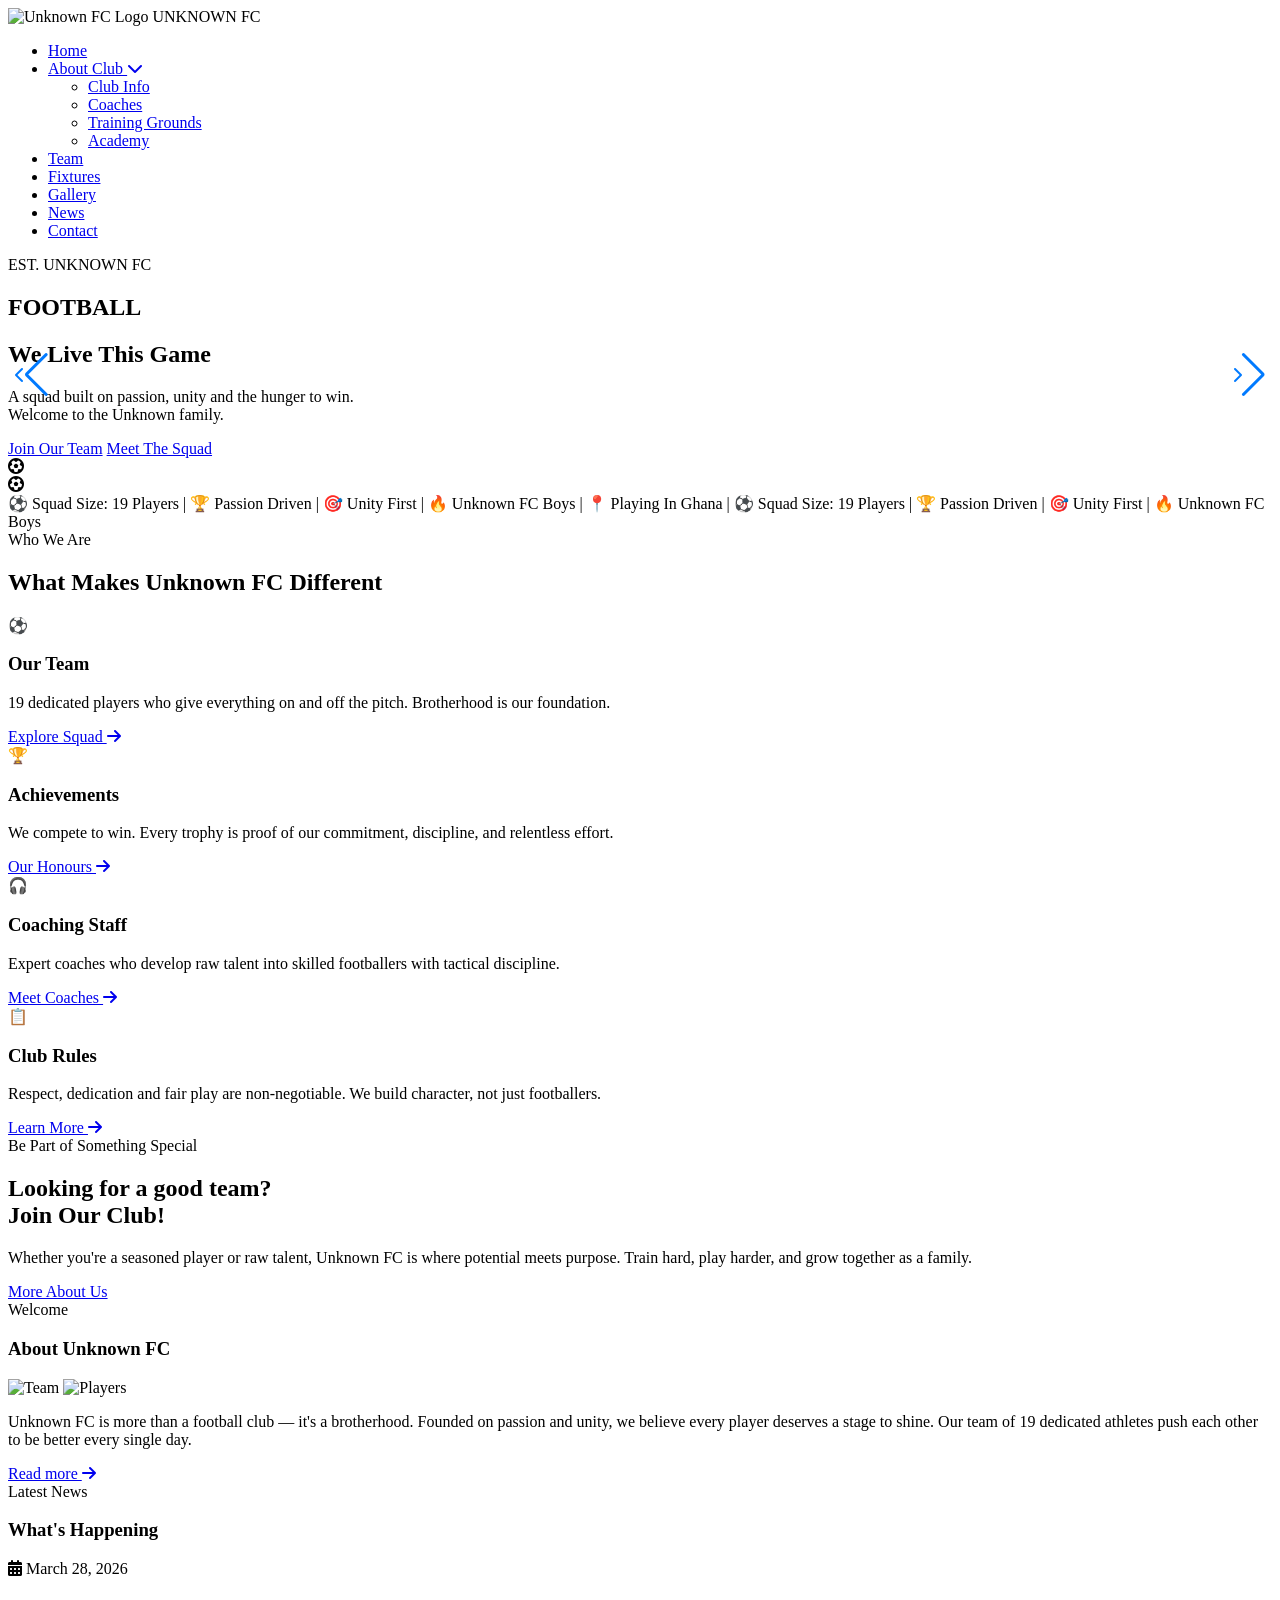
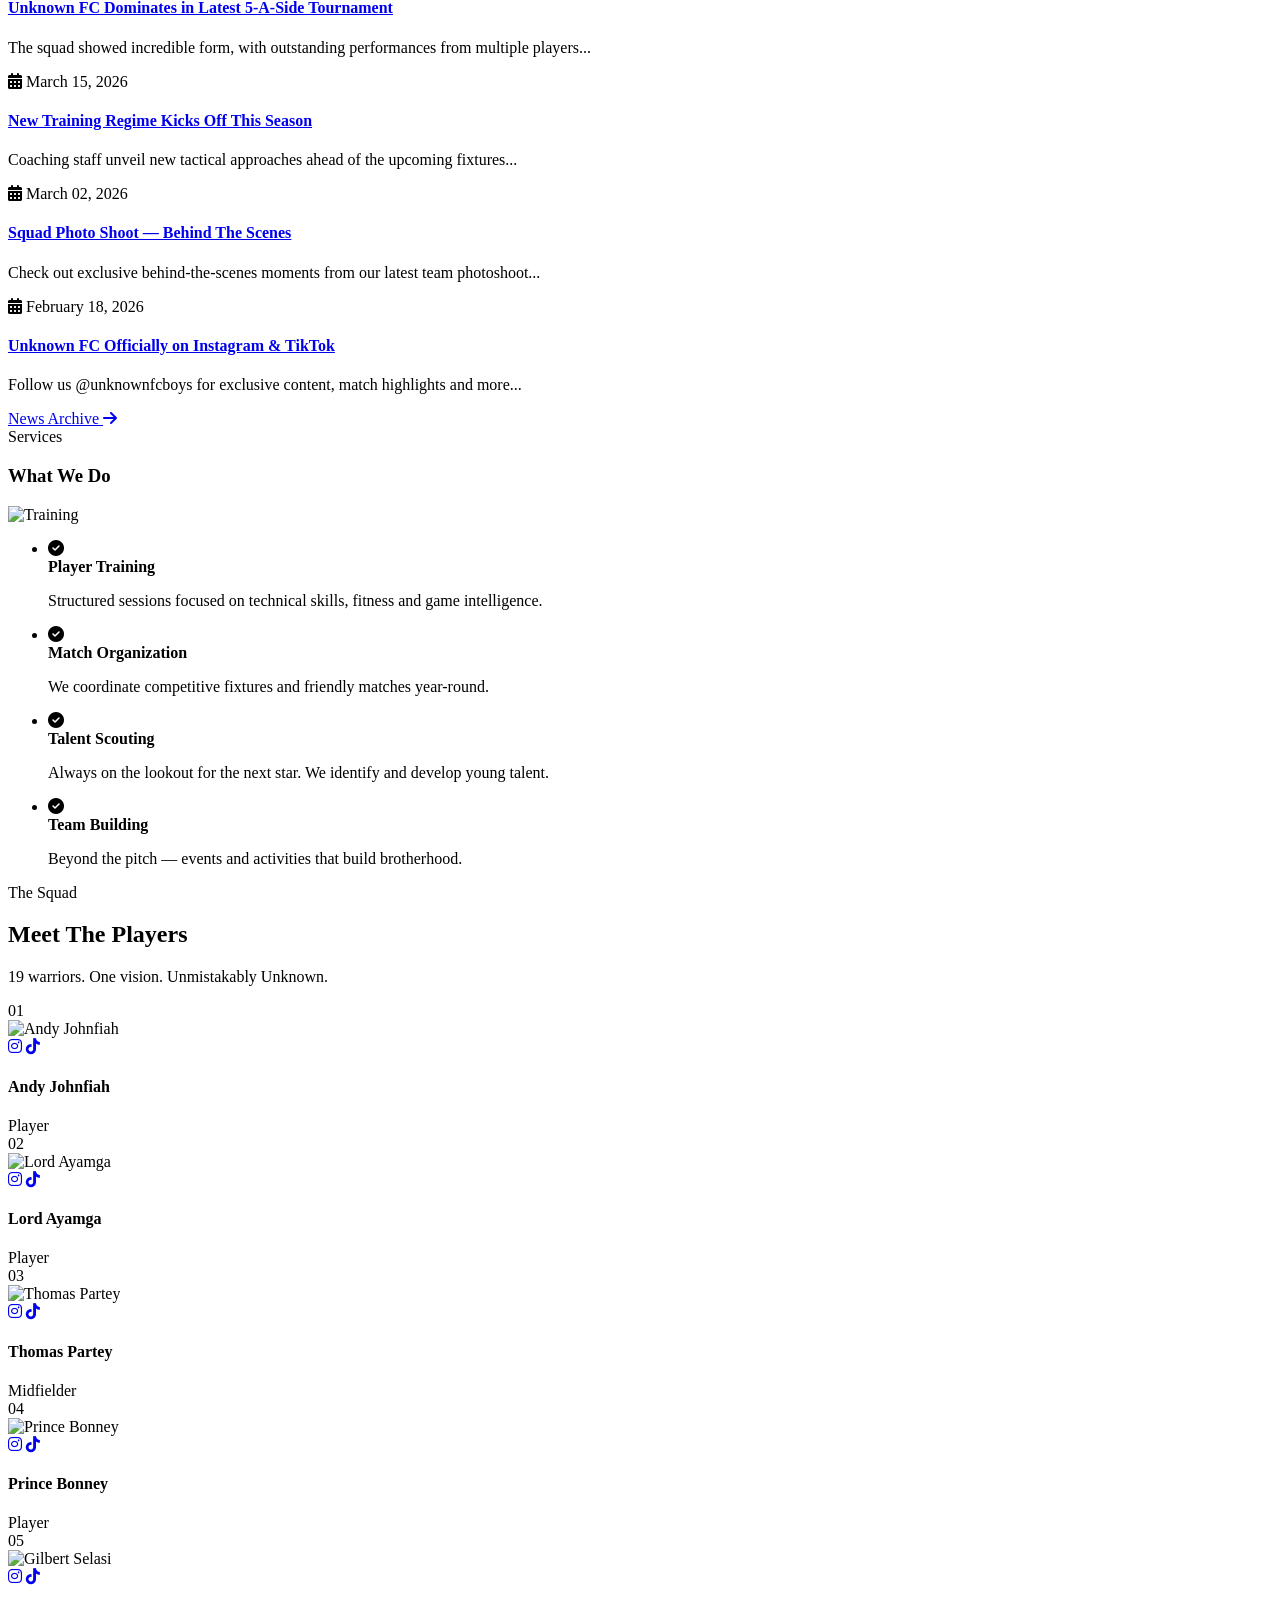
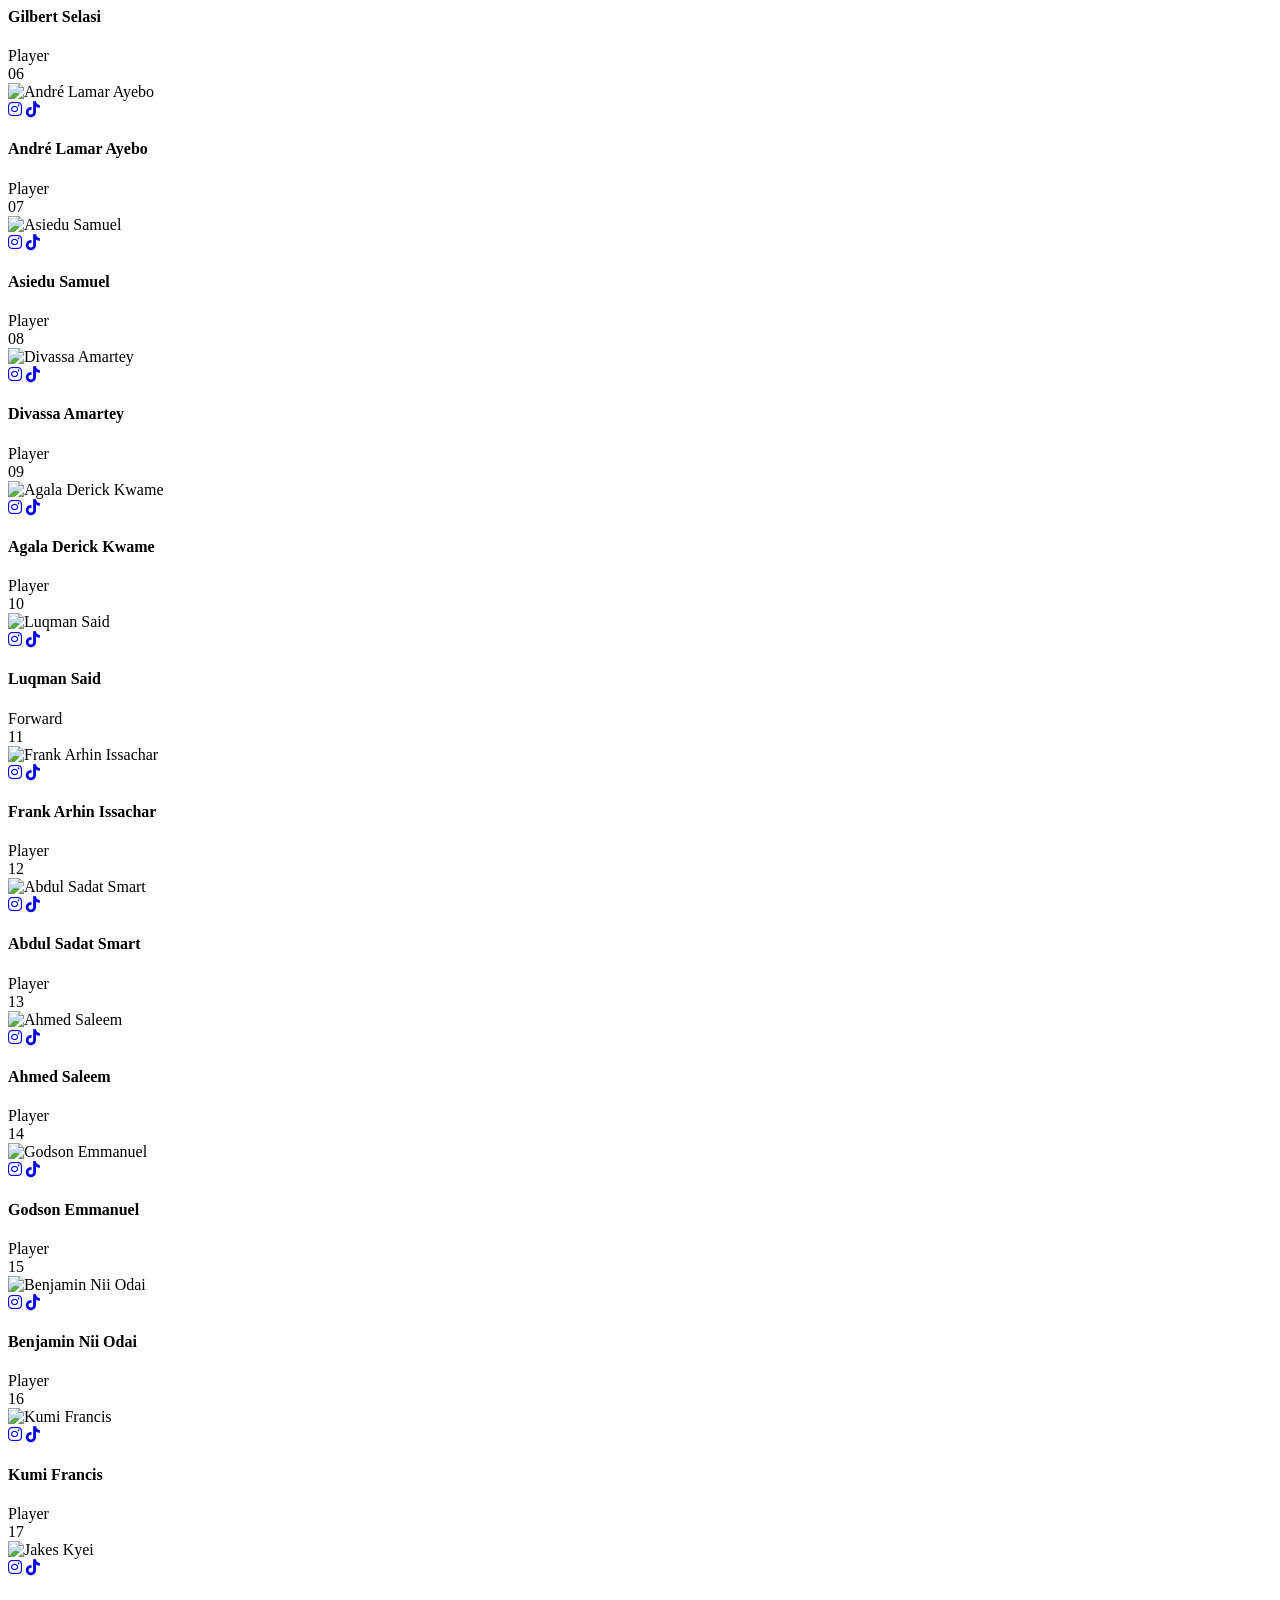
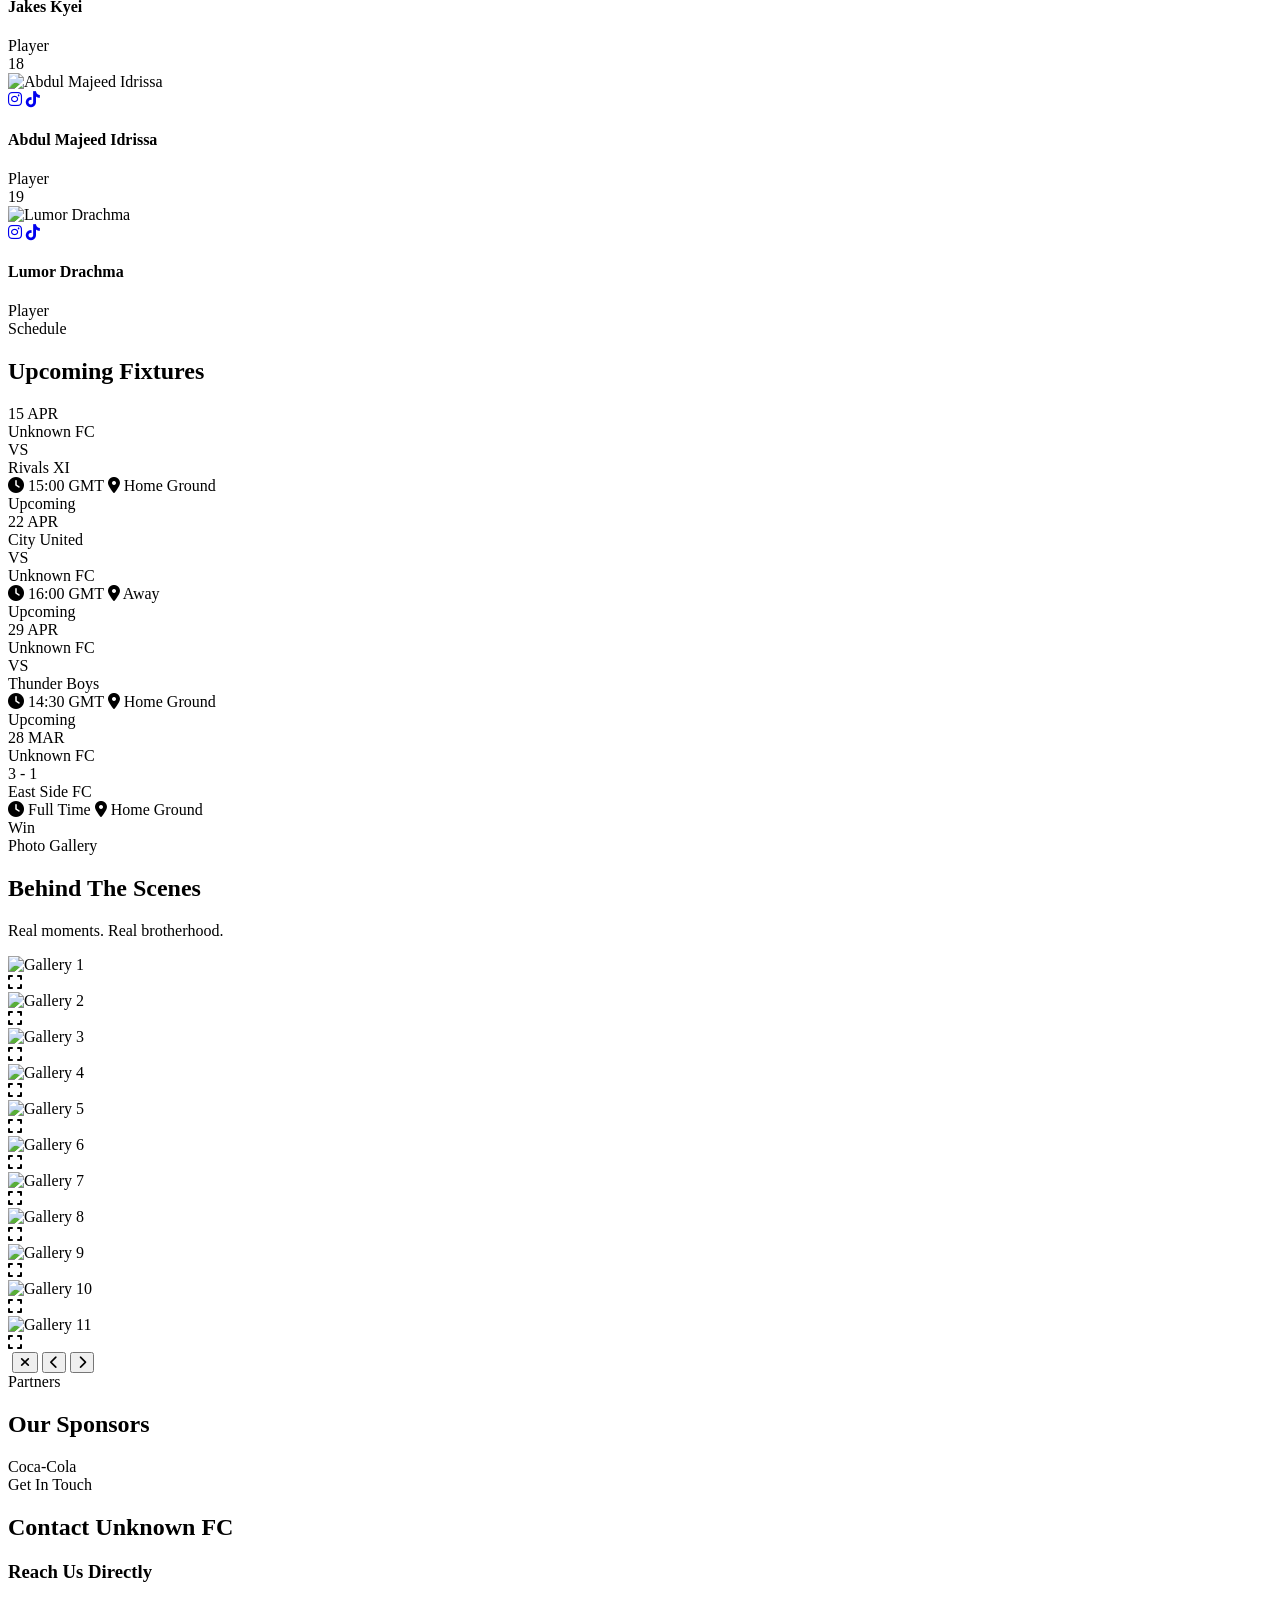
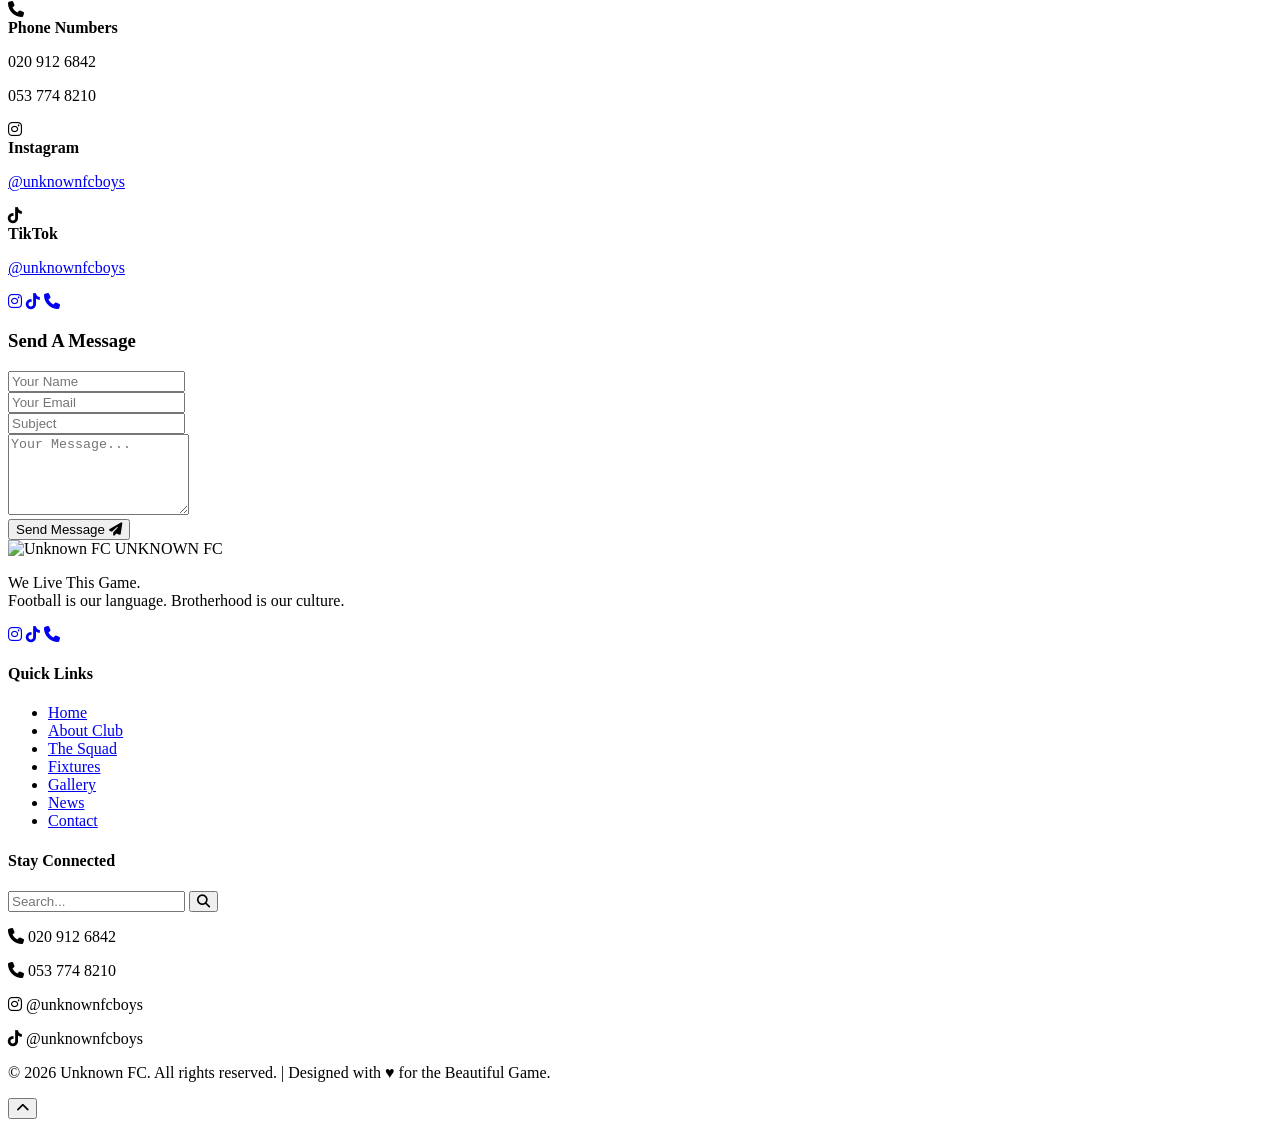
==== index.html @ a321ba36 "Add files via upload" ====
<!DOCTYPE html>
<html lang="en">
<head>
  <meta charset="UTF-8" />
  <meta name="viewport" content="width=device-width, initial-scale=1.0" />
  <title>Unknown FC | We Live This Game</title>
  <link rel="icon" type="image/png" href="logo.png" />
  <link href="https://fonts.googleapis.com/css2?family=Bebas+Neue&family=Montserrat:wght@400;600;700;900&family=Poppins:wght@300;400;500;600&display=swap" rel="stylesheet" />
  <link rel="stylesheet" href="https://cdnjs.cloudflare.com/ajax/libs/font-awesome/6.5.0/css/all.min.css" />
  <link rel="stylesheet" href="https://cdn.jsdelivr.net/npm/swiper@11/swiper-bundle.min.css" />
  <link rel="stylesheet" href="style.css" />
</head>
<body>

  <!-- ===== NAVBAR ===== -->
  <nav class="navbar" id="navbar">
    <div class="nav-container">
      <div class="nav-logo">
        <img src="logo.png" alt="Unknown FC Logo" class="logo-img" />
        <span class="logo-text">UNKNOWN <span class="accent">FC</span></span>
      </div>
      <ul class="nav-links" id="navLinks">
        <li><a href="#home" class="nav-link active">Home</a></li>
        <li class="dropdown">
          <a href="#about" class="nav-link">About Club <i class="fas fa-chevron-down"></i></a>
          <ul class="dropdown-menu">
            <li><a href="#about">Club Info</a></li>
            <li><a href="#coaches">Coaches</a></li>
            <li><a href="#about">Training Grounds</a></li>
            <li><a href="#about">Academy</a></li>
          </ul>
        </li>
        <li><a href="#team" class="nav-link">Team</a></li>
        <li><a href="#fixtures" class="nav-link">Fixtures</a></li>
        <li><a href="#gallery" class="nav-link">Gallery</a></li>
        <li><a href="#news" class="nav-link">News</a></li>
        <li><a href="#contact" class="nav-link">Contact</a></li>
      </ul>
      <div class="hamburger" id="hamburger">
        <span></span><span></span><span></span>
      </div>
    </div>
  </nav>

  <!-- ===== HERO SECTION ===== -->
  <section class="hero" id="home">
    <div class="hero-slider swiper">
      <div class="swiper-wrapper">

        <!-- Slide 1 -->
        <div class="swiper-slide hero-slide" style="background-image: url('photo1.jpeg');">
          <div class="hero-overlay"></div>
          <div class="hero-content">
            <div class="hero-badge fade-in">EST. UNKNOWN FC</div>
            <h1 class="hero-title fade-in">FOOTBALL</h1>
            <h2 class="hero-sub fade-in">We Live This Game</h2>
            <p class="hero-desc fade-in">A squad built on passion, unity and the hunger to win.<br>Welcome to the Unknown family.</p>
            <div class="hero-buttons fade-in">
              <a href="#contact" class="btn btn-primary">Join Our Team</a>
              <a href="#team" class="btn btn-ghost">Meet The Squad</a>
            </div>
          </div>
          <div class="floating-ball ball1"><i class="fas fa-futbol"></i></div>
          <div class="floating-ball ball2"><i class="fas fa-futbol"></i></div>
        </div>

        <!-- Slide 2 -->
        <div class="swiper-slide hero-slide" style="background-image: url('photo2.jpeg');">
          <div class="hero-overlay"></div>
          <div class="hero-content">
            <div class="hero-badge fade-in">THE BROTHERHOOD</div>
            <h1 class="hero-title fade-in">UNITED</h1>
            <h2 class="hero-sub fade-in">One Team. One Dream.</h2>
            <p class="hero-desc fade-in">Every match is a story. Every goal is a statement.<br>We are Unknown FC.</p>
            <div class="hero-buttons fade-in">
              <a href="#gallery" class="btn btn-primary">View Gallery</a>
              <a href="#fixtures" class="btn btn-ghost">Our Fixtures</a>
            </div>
          </div>
        </div>

        <!-- Slide 3 -->
        <div class="swiper-slide hero-slide" style="background-image: url('photo3.jpeg');">
          <div class="hero-overlay"></div>
          <div class="hero-content">
            <div class="hero-badge fade-in">THE SQUAD</div>
            <h1 class="hero-title fade-in">LEGENDS</h1>
            <h2 class="hero-sub fade-in">In The Making.</h2>
            <p class="hero-desc fade-in">19 players. Infinite potential. Zero limits.<br>Watch us rise.</p>
            <div class="hero-buttons fade-in">
              <a href="#team" class="btn btn-primary">Meet The Team</a>
              <a href="#contact" class="btn btn-ghost">Contact Us</a>
            </div>
          </div>
        </div>

      </div>
      <div class="swiper-button-next hero-next"><i class="fas fa-chevron-right"></i></div>
      <div class="swiper-button-prev hero-prev"><i class="fas fa-chevron-left"></i></div>
      <div class="swiper-pagination hero-pagination"></div>
    </div>

    <!-- Scroll indicator -->
    <div class="scroll-indicator">
      <div class="scroll-dot"></div>
    </div>
  </section>

  <!-- ===== STATS TICKER ===== -->
  <div class="stats-ticker">
    <div class="ticker-inner">
      <span>⚽ Squad Size: 19 Players</span>
      <span class="divider">|</span>
      <span>🏆 Passion Driven</span>
      <span class="divider">|</span>
      <span>🎯 Unity First</span>
      <span class="divider">|</span>
      <span>🔥 Unknown FC Boys</span>
      <span class="divider">|</span>
      <span>📍 Playing In Ghana</span>
      <span class="divider">|</span>
      <span>⚽ Squad Size: 19 Players</span>
      <span class="divider">|</span>
      <span>🏆 Passion Driven</span>
      <span class="divider">|</span>
      <span>🎯 Unity First</span>
      <span class="divider">|</span>
      <span>🔥 Unknown FC Boys</span>
    </div>
  </div>

  <!-- ===== FEATURE CARDS ===== -->
  <section class="features" id="about">
    <div class="container">
      <div class="section-header">
        <span class="section-tag">Who We Are</span>
        <h2 class="section-title">What Makes <span class="accent">Unknown FC</span> Different</h2>
      </div>
      <div class="features-grid">

        <div class="feature-card reveal">
          <div class="feature-icon-wrap">
            <div class="feature-icon">⚽</div>
          </div>
          <h3>Our Team</h3>
          <p>19 dedicated players who give everything on and off the pitch. Brotherhood is our foundation.</p>
          <a href="#team" class="feature-link">Explore Squad <i class="fas fa-arrow-right"></i></a>
        </div>

        <div class="feature-card reveal">
          <div class="feature-icon-wrap">
            <div class="feature-icon">🏆</div>
          </div>
          <h3>Achievements</h3>
          <p>We compete to win. Every trophy is proof of our commitment, discipline, and relentless effort.</p>
          <a href="#about" class="feature-link">Our Honours <i class="fas fa-arrow-right"></i></a>
        </div>

        <div class="feature-card reveal">
          <div class="feature-icon-wrap">
            <div class="feature-icon">🎧</div>
          </div>
          <h3>Coaching Staff</h3>
          <p>Expert coaches who develop raw talent into skilled footballers with tactical discipline.</p>
          <a href="#coaches" class="feature-link">Meet Coaches <i class="fas fa-arrow-right"></i></a>
        </div>

        <div class="feature-card reveal">
          <div class="feature-icon-wrap">
            <div class="feature-icon">📋</div>
          </div>
          <h3>Club Rules</h3>
          <p>Respect, dedication and fair play are non-negotiable. We build character, not just footballers.</p>
          <a href="#contact" class="feature-link">Learn More <i class="fas fa-arrow-right"></i></a>
        </div>

      </div>
    </div>
  </section>

  <!-- ===== CTA PITCH SECTION ===== -->
  <section class="cta-section parallax-section" id="cta">
    <div class="pitch-overlay"></div>
    <div class="container">
      <div class="cta-content reveal">
        <span class="section-tag">Be Part of Something Special</span>
        <h2 class="cta-title">Looking for a good team?<br><span class="accent">Join Our Club!</span></h2>
        <p class="cta-desc">Whether you're a seasoned player or raw talent, Unknown FC is where potential meets purpose. Train hard, play harder, and grow together as a family.</p>
        <a href="#contact" class="btn btn-primary btn-large">More About Us</a>
      </div>
    </div>
    <div class="pitch-lines">
      <div class="center-circle"></div>
      <div class="center-dot"></div>
    </div>
  </section>

  <!-- ===== CONTENT 3 COLUMNS ===== -->
  <section class="content-section" id="news">
    <div class="container">
      <div class="content-grid">

        <!-- Col 1: Welcome -->
        <div class="content-col reveal">
          <div class="col-header">
            <span class="col-tag">Welcome</span>
            <h3>About Unknown FC</h3>
          </div>
          <div class="welcome-imgs">
            <img src="photo4.jpeg" alt="Team" class="welcome-img-main zoom-img" />
            <img src="photo5.jpeg" alt="Players" class="welcome-img-side zoom-img" />
          </div>
          <p>Unknown FC is more than a football club — it's a brotherhood. Founded on passion and unity, we believe every player deserves a stage to shine. Our team of 19 dedicated athletes push each other to be better every single day.</p>
          <a href="#team" class="text-link">Read more <i class="fas fa-arrow-right"></i></a>
        </div>

        <!-- Col 2: Latest News -->
        <div class="content-col reveal">
          <div class="col-header">
            <span class="col-tag">Latest News</span>
            <h3>What's Happening</h3>
          </div>
          <div class="news-list">
            <div class="news-item">
              <div class="news-date"><i class="fas fa-calendar-alt"></i> March 28, 2026</div>
              <h4><a href="#">Unknown FC Dominates in Latest 5-A-Side Tournament</a></h4>
              <p>The squad showed incredible form, with outstanding performances from multiple players...</p>
            </div>
            <div class="news-item">
              <div class="news-date"><i class="fas fa-calendar-alt"></i> March 15, 2026</div>
              <h4><a href="#">New Training Regime Kicks Off This Season</a></h4>
              <p>Coaching staff unveil new tactical approaches ahead of the upcoming fixtures...</p>
            </div>
            <div class="news-item">
              <div class="news-date"><i class="fas fa-calendar-alt"></i> March 02, 2026</div>
              <h4><a href="#">Squad Photo Shoot — Behind The Scenes</a></h4>
              <p>Check out exclusive behind-the-scenes moments from our latest team photoshoot...</p>
            </div>
            <div class="news-item">
              <div class="news-date"><i class="fas fa-calendar-alt"></i> February 18, 2026</div>
              <h4><a href="#">Unknown FC Officially on Instagram & TikTok</a></h4>
              <p>Follow us @unknownfcboys for exclusive content, match highlights and more...</p>
            </div>
          </div>
          <a href="#" class="text-link">News Archive <i class="fas fa-arrow-right"></i></a>
        </div>

        <!-- Col 3: What We Do -->
        <div class="content-col reveal">
          <div class="col-header">
            <span class="col-tag">Services</span>
            <h3>What We Do</h3>
          </div>
          <img src="photo6.jpeg" alt="Training" class="service-img zoom-img" />
          <ul class="service-list">
            <li><i class="fas fa-check-circle"></i> <div><strong>Player Training</strong><p>Structured sessions focused on technical skills, fitness and game intelligence.</p></div></li>
            <li><i class="fas fa-check-circle"></i> <div><strong>Match Organization</strong><p>We coordinate competitive fixtures and friendly matches year-round.</p></div></li>
            <li><i class="fas fa-check-circle"></i> <div><strong>Talent Scouting</strong><p>Always on the lookout for the next star. We identify and develop young talent.</p></div></li>
            <li><i class="fas fa-check-circle"></i> <div><strong>Team Building</strong><p>Beyond the pitch — events and activities that build brotherhood.</p></div></li>
          </ul>
        </div>

      </div>
    </div>
  </section>

  <!-- ===== TEAM SECTION ===== -->
  <section class="team-section" id="team">
    <div class="container">
      <div class="section-header">
        <span class="section-tag">The Squad</span>
        <h2 class="section-title">Meet The <span class="accent">Players</span></h2>
        <p class="section-desc">19 warriors. One vision. Unmistakably Unknown.</p>
      </div>

      <div class="squad-grid">

        <div class="player-card reveal">
          <div class="player-num">01</div>
          <div class="player-img-wrap">
            <img src="photo1.jpeg" alt="Andy Johnfiah" class="player-img" />
            <div class="player-overlay">
              <div class="player-socials">
                <a href="https://www.instagram.com/unknownfcboys" target="_blank"><i class="fab fa-instagram"></i></a>
                <a href="https://www.tiktok.com/@unknownfcboys" target="_blank"><i class="fab fa-tiktok"></i></a>
              </div>
            </div>
          </div>
          <div class="player-info">
            <h4>Andy Johnfiah</h4>
            <span class="player-pos">Player</span>
          </div>
        </div>

        <div class="player-card reveal">
          <div class="player-num">02</div>
          <div class="player-img-wrap">
            <img src="photo2.jpeg" alt="Lord Ayamga" class="player-img" />
            <div class="player-overlay">
              <div class="player-socials">
                <a href="https://www.instagram.com/unknownfcboys" target="_blank"><i class="fab fa-instagram"></i></a>
                <a href="https://www.tiktok.com/@unknownfcboys" target="_blank"><i class="fab fa-tiktok"></i></a>
              </div>
            </div>
          </div>
          <div class="player-info">
            <h4>Lord Ayamga</h4>
            <span class="player-pos">Player</span>
          </div>
        </div>

        <div class="player-card reveal">
          <div class="player-num">03</div>
          <div class="player-img-wrap">
            <img src="photo3.jpeg" alt="Thomas Partey" class="player-img" />
            <div class="player-overlay">
              <div class="player-socials">
                <a href="https://www.instagram.com/unknownfcboys" target="_blank"><i class="fab fa-instagram"></i></a>
                <a href="https://www.tiktok.com/@unknownfcboys" target="_blank"><i class="fab fa-tiktok"></i></a>
              </div>
            </div>
          </div>
          <div class="player-info">
            <h4>Thomas Partey</h4>
            <span class="player-pos">Midfielder</span>
          </div>
        </div>

        <div class="player-card reveal">
          <div class="player-num">04</div>
          <div class="player-img-wrap">
            <img src="photo4.jpeg" alt="Prince Bonney" class="player-img" />
            <div class="player-overlay">
              <div class="player-socials">
                <a href="https://www.instagram.com/unknownfcboys" target="_blank"><i class="fab fa-instagram"></i></a>
                <a href="https://www.tiktok.com/@unknownfcboys" target="_blank"><i class="fab fa-tiktok"></i></a>
              </div>
            </div>
          </div>
          <div class="player-info">
            <h4>Prince Bonney</h4>
            <span class="player-pos">Player</span>
          </div>
        </div>

        <div class="player-card reveal">
          <div class="player-num">05</div>
          <div class="player-img-wrap">
            <img src="photo5.jpeg" alt="Gilbert Selasi" class="player-img" />
            <div class="player-overlay">
              <div class="player-socials">
                <a href="https://www.instagram.com/unknownfcboys" target="_blank"><i class="fab fa-instagram"></i></a>
                <a href="https://www.tiktok.com/@unknownfcboys" target="_blank"><i class="fab fa-tiktok"></i></a>
              </div>
            </div>
          </div>
          <div class="player-info">
            <h4>Gilbert Selasi</h4>
            <span class="player-pos">Player</span>
          </div>
        </div>

        <div class="player-card reveal">
          <div class="player-num">06</div>
          <div class="player-img-wrap">
            <img src="photo6.jpeg" alt="André Lamar Ayebo" class="player-img" />
            <div class="player-overlay">
              <div class="player-socials">
                <a href="https://www.instagram.com/unknownfcboys" target="_blank"><i class="fab fa-instagram"></i></a>
                <a href="https://www.tiktok.com/@unknownfcboys" target="_blank"><i class="fab fa-tiktok"></i></a>
              </div>
            </div>
          </div>
          <div class="player-info">
            <h4>André Lamar Ayebo</h4>
            <span class="player-pos">Player</span>
          </div>
        </div>

        <div class="player-card reveal">
          <div class="player-num">07</div>
          <div class="player-img-wrap">
            <img src="photo7.jpeg" alt="Asiedu Samuel" class="player-img" />
            <div class="player-overlay">
              <div class="player-socials">
                <a href="https://www.instagram.com/unknownfcboys" target="_blank"><i class="fab fa-instagram"></i></a>
                <a href="https://www.tiktok.com/@unknownfcboys" target="_blank"><i class="fab fa-tiktok"></i></a>
              </div>
            </div>
          </div>
          <div class="player-info">
            <h4>Asiedu Samuel</h4>
            <span class="player-pos">Player</span>
          </div>
        </div>

        <div class="player-card reveal">
          <div class="player-num">08</div>
          <div class="player-img-wrap">
            <img src="photo8.jpeg" alt="Divassa Amartey" class="player-img" />
            <div class="player-overlay">
              <div class="player-socials">
                <a href="https://www.instagram.com/unknownfcboys" target="_blank"><i class="fab fa-instagram"></i></a>
                <a href="https://www.tiktok.com/@unknownfcboys" target="_blank"><i class="fab fa-tiktok"></i></a>
              </div>
            </div>
          </div>
          <div class="player-info">
            <h4>Divassa Amartey</h4>
            <span class="player-pos">Player</span>
          </div>
        </div>

        <div class="player-card reveal">
          <div class="player-num">09</div>
          <div class="player-img-wrap">
            <img src="photo9.jpeg" alt="Agala Derick Kwame" class="player-img" />
            <div class="player-overlay">
              <div class="player-socials">
                <a href="https://www.instagram.com/unknownfcboys" target="_blank"><i class="fab fa-instagram"></i></a>
                <a href="https://www.tiktok.com/@unknownfcboys" target="_blank"><i class="fab fa-tiktok"></i></a>
              </div>
            </div>
          </div>
          <div class="player-info">
            <h4>Agala Derick Kwame</h4>
            <span class="player-pos">Player</span>
          </div>
        </div>

        <div class="player-card reveal">
          <div class="player-num">10</div>
          <div class="player-img-wrap">
            <img src="photo10.jpeg" alt="Luqman Said" class="player-img" />
            <div class="player-overlay">
              <div class="player-socials">
                <a href="https://www.instagram.com/unknownfcboys" target="_blank"><i class="fab fa-instagram"></i></a>
                <a href="https://www.tiktok.com/@unknownfcboys" target="_blank"><i class="fab fa-tiktok"></i></a>
              </div>
            </div>
          </div>
          <div class="player-info">
            <h4>Luqman Said</h4>
            <span class="player-pos">Forward</span>
          </div>
        </div>

        <div class="player-card reveal">
          <div class="player-num">11</div>
          <div class="player-img-wrap">
            <img src="photo11.jpeg" alt="Frank Arhin Issachar" class="player-img" />
            <div class="player-overlay">
              <div class="player-socials">
                <a href="https://www.instagram.com/unknownfcboys" target="_blank"><i class="fab fa-instagram"></i></a>
                <a href="https://www.tiktok.com/@unknownfcboys" target="_blank"><i class="fab fa-tiktok"></i></a>
              </div>
            </div>
          </div>
          <div class="player-info">
            <h4>Frank Arhin Issachar</h4>
            <span class="player-pos">Player</span>
          </div>
        </div>

        <div class="player-card reveal">
          <div class="player-num">12</div>
          <div class="player-img-wrap">
            <img src="photo1.jpeg" alt="Abdul Sadat Smart" class="player-img" />
            <div class="player-overlay">
              <div class="player-socials">
                <a href="https://www.instagram.com/unknownfcboys" target="_blank"><i class="fab fa-instagram"></i></a>
                <a href="https://www.tiktok.com/@unknownfcboys" target="_blank"><i class="fab fa-tiktok"></i></a>
              </div>
            </div>
          </div>
          <div class="player-info">
            <h4>Abdul Sadat Smart</h4>
            <span class="player-pos">Player</span>
          </div>
        </div>

        <div class="player-card reveal">
          <div class="player-num">13</div>
          <div class="player-img-wrap">
            <img src="photo2.jpeg" alt="Ahmed Saleem" class="player-img" />
            <div class="player-overlay">
              <div class="player-socials">
                <a href="https://www.instagram.com/unknownfcboys" target="_blank"><i class="fab fa-instagram"></i></a>
                <a href="https://www.tiktok.com/@unknownfcboys" target="_blank"><i class="fab fa-tiktok"></i></a>
              </div>
            </div>
          </div>
          <div class="player-info">
            <h4>Ahmed Saleem</h4>
            <span class="player-pos">Player</span>
          </div>
        </div>

        <div class="player-card reveal">
          <div class="player-num">14</div>
          <div class="player-img-wrap">
            <img src="photo3.jpeg" alt="Godson Emmanuel" class="player-img" />
            <div class="player-overlay">
              <div class="player-socials">
                <a href="https://www.instagram.com/unknownfcboys" target="_blank"><i class="fab fa-instagram"></i></a>
                <a href="https://www.tiktok.com/@unknownfcboys" target="_blank"><i class="fab fa-tiktok"></i></a>
              </div>
            </div>
          </div>
          <div class="player-info">
            <h4>Godson Emmanuel</h4>
            <span class="player-pos">Player</span>
          </div>
        </div>

        <div class="player-card reveal">
          <div class="player-num">15</div>
          <div class="player-img-wrap">
            <img src="photo4.jpeg" alt="Benjamin Nii Odai" class="player-img" />
            <div class="player-overlay">
              <div class="player-socials">
                <a href="https://www.instagram.com/unknownfcboys" target="_blank"><i class="fab fa-instagram"></i></a>
                <a href="https://www.tiktok.com/@unknownfcboys" target="_blank"><i class="fab fa-tiktok"></i></a>
              </div>
            </div>
          </div>
          <div class="player-info">
            <h4>Benjamin Nii Odai</h4>
            <span class="player-pos">Player</span>
          </div>
        </div>

        <div class="player-card reveal">
          <div class="player-num">16</div>
          <div class="player-img-wrap">
            <img src="photo5.jpeg" alt="Kumi Francis" class="player-img" />
            <div class="player-overlay">
              <div class="player-socials">
                <a href="https://www.instagram.com/unknownfcboys" target="_blank"><i class="fab fa-instagram"></i></a>
                <a href="https://www.tiktok.com/@unknownfcboys" target="_blank"><i class="fab fa-tiktok"></i></a>
              </div>
            </div>
          </div>
          <div class="player-info">
            <h4>Kumi Francis</h4>
            <span class="player-pos">Player</span>
          </div>
        </div>

        <div class="player-card reveal">
          <div class="player-num">17</div>
          <div class="player-img-wrap">
            <img src="photo6.jpeg" alt="Jakes Kyei" class="player-img" />
            <div class="player-overlay">
              <div class="player-socials">
                <a href="https://www.instagram.com/unknownfcboys" target="_blank"><i class="fab fa-instagram"></i></a>
                <a href="https://www.tiktok.com/@unknownfcboys" target="_blank"><i class="fab fa-tiktok"></i></a>
              </div>
            </div>
          </div>
          <div class="player-info">
            <h4>Jakes Kyei</h4>
            <span class="player-pos">Player</span>
          </div>
        </div>

        <div class="player-card reveal">
          <div class="player-num">18</div>
          <div class="player-img-wrap">
            <img src="photo7.jpeg" alt="Abdul Majeed Idrissa" class="player-img" />
            <div class="player-overlay">
              <div class="player-socials">
                <a href="https://www.instagram.com/unknownfcboys" target="_blank"><i class="fab fa-instagram"></i></a>
                <a href="https://www.tiktok.com/@unknownfcboys" target="_blank"><i class="fab fa-tiktok"></i></a>
              </div>
            </div>
          </div>
          <div class="player-info">
            <h4>Abdul Majeed Idrissa</h4>
            <span class="player-pos">Player</span>
          </div>
        </div>

        <div class="player-card reveal">
          <div class="player-num">19</div>
          <div class="player-img-wrap">
            <img src="photo8.jpeg" alt="Lumor Drachma" class="player-img" />
            <div class="player-overlay">
              <div class="player-socials">
                <a href="https://www.instagram.com/unknownfcboys" target="_blank"><i class="fab fa-instagram"></i></a>
                <a href="https://www.tiktok.com/@unknownfcboys" target="_blank"><i class="fab fa-tiktok"></i></a>
              </div>
            </div>
          </div>
          <div class="player-info">
            <h4>Lumor Drachma</h4>
            <span class="player-pos">Player</span>
          </div>
        </div>

      </div>
    </div>
  </section>

  <!-- ===== FIXTURES ===== -->
  <section class="fixtures-section" id="fixtures">
    <div class="container">
      <div class="section-header">
        <span class="section-tag">Schedule</span>
        <h2 class="section-title">Upcoming <span class="accent">Fixtures</span></h2>
      </div>
      <div class="fixtures-list">
        <div class="fixture-item reveal">
          <div class="fixture-date">
            <span class="fix-day">15</span>
            <span class="fix-month">APR</span>
          </div>
          <div class="fixture-teams">
            <span class="home-team">Unknown FC</span>
            <div class="fixture-vs"><span>VS</span></div>
            <span class="away-team">Rivals XI</span>
          </div>
          <div class="fixture-info">
            <span><i class="fas fa-clock"></i> 15:00 GMT</span>
            <span><i class="fas fa-map-marker-alt"></i> Home Ground</span>
          </div>
          <div class="fixture-status upcoming">Upcoming</div>
        </div>

        <div class="fixture-item reveal">
          <div class="fixture-date">
            <span class="fix-day">22</span>
            <span class="fix-month">APR</span>
          </div>
          <div class="fixture-teams">
            <span class="home-team">City United</span>
            <div class="fixture-vs"><span>VS</span></div>
            <span class="away-team">Unknown FC</span>
          </div>
          <div class="fixture-info">
            <span><i class="fas fa-clock"></i> 16:00 GMT</span>
            <span><i class="fas fa-map-marker-alt"></i> Away</span>
          </div>
          <div class="fixture-status upcoming">Upcoming</div>
        </div>

        <div class="fixture-item reveal">
          <div class="fixture-date">
            <span class="fix-day">29</span>
            <span class="fix-month">APR</span>
          </div>
          <div class="fixture-teams">
            <span class="home-team">Unknown FC</span>
            <div class="fixture-vs"><span>VS</span></div>
            <span class="away-team">Thunder Boys</span>
          </div>
          <div class="fixture-info">
            <span><i class="fas fa-clock"></i> 14:30 GMT</span>
            <span><i class="fas fa-map-marker-alt"></i> Home Ground</span>
          </div>
          <div class="fixture-status upcoming">Upcoming</div>
        </div>

        <div class="fixture-item past reveal">
          <div class="fixture-date">
            <span class="fix-day">28</span>
            <span class="fix-month">MAR</span>
          </div>
          <div class="fixture-teams">
            <span class="home-team">Unknown FC</span>
            <div class="fixture-vs score"><span>3 - 1</span></div>
            <span class="away-team">East Side FC</span>
          </div>
          <div class="fixture-info">
            <span><i class="fas fa-clock"></i> Full Time</span>
            <span><i class="fas fa-map-marker-alt"></i> Home Ground</span>
          </div>
          <div class="fixture-status win">Win</div>
        </div>
      </div>
    </div>
  </section>

  <!-- ===== GALLERY ===== -->
  <section class="gallery-section" id="gallery">
    <div class="container">
      <div class="section-header">
        <span class="section-tag">Photo Gallery</span>
        <h2 class="section-title">Behind The <span class="accent">Scenes</span></h2>
        <p class="section-desc">Real moments. Real brotherhood.</p>
      </div>
      <div class="gallery-grid">
        <div class="gallery-item reveal"><img src="photo1.jpeg" alt="Gallery 1" /><div class="gallery-overlay"><i class="fas fa-expand"></i></div></div>
        <div class="gallery-item gallery-large reveal"><img src="photo2.jpeg" alt="Gallery 2" /><div class="gallery-overlay"><i class="fas fa-expand"></i></div></div>
        <div class="gallery-item reveal"><img src="photo3.jpeg" alt="Gallery 3" /><div class="gallery-overlay"><i class="fas fa-expand"></i></div></div>
        <div class="gallery-item reveal"><img src="photo4.jpeg" alt="Gallery 4" /><div class="gallery-overlay"><i class="fas fa-expand"></i></div></div>
        <div class="gallery-item gallery-large reveal"><img src="photo5.jpeg" alt="Gallery 5" /><div class="gallery-overlay"><i class="fas fa-expand"></i></div></div>
        <div class="gallery-item reveal"><img src="photo6.jpeg" alt="Gallery 6" /><div class="gallery-overlay"><i class="fas fa-expand"></i></div></div>
        <div class="gallery-item reveal"><img src="photo7.jpeg" alt="Gallery 7" /><div class="gallery-overlay"><i class="fas fa-expand"></i></div></div>
        <div class="gallery-item reveal"><img src="photo8.jpeg" alt="Gallery 8" /><div class="gallery-overlay"><i class="fas fa-expand"></i></div></div>
        <div class="gallery-item reveal"><img src="photo9.jpeg" alt="Gallery 9" /><div class="gallery-overlay"><i class="fas fa-expand"></i></div></div>
        <div class="gallery-item gallery-large reveal"><img src="photo10.jpeg" alt="Gallery 10" /><div class="gallery-overlay"><i class="fas fa-expand"></i></div></div>
        <div class="gallery-item reveal"><img src="photo11.jpeg" alt="Gallery 11" /><div class="gallery-overlay"><i class="fas fa-expand"></i></div></div>
      </div>
    </div>
    <!-- Lightbox -->
    <div class="lightbox" id="lightbox">
      <div class="lightbox-inner">
        <img src="" alt="" id="lightbox-img" />
        <button class="lightbox-close" id="lightboxClose"><i class="fas fa-times"></i></button>
        <button class="lightbox-prev" id="lightboxPrev"><i class="fas fa-chevron-left"></i></button>
        <button class="lightbox-next" id="lightboxNext"><i class="fas fa-chevron-right"></i></button>
      </div>
    </div>
  </section>

  <!-- ===== SPONSORS ===== -->
  <section class="sponsors-section">
    <div class="container">
      <div class="section-header">
        <span class="section-tag">Partners</span>
        <h2 class="section-title">Our <span class="accent">Sponsors</span></h2>
      </div>
      <div class="sponsors-slider swiper">
        <div class="swiper-wrapper">
          <div class="swiper-slide sponsor-slide"><div class="sponsor-logo">Coca-Cola</div></div>
          <div class="swiper-slide sponsor-slide"><div class="sponsor-logo">Nike</div></div>
          <div class="swiper-slide sponsor-slide"><div class="sponsor-logo">Ford</div></div>
          <div class="swiper-slide sponsor-slide"><div class="sponsor-logo">CityTV</div></div>
          <div class="swiper-slide sponsor-slide"><div class="sponsor-logo">MTN</div></div>
          <div class="swiper-slide sponsor-slide"><div class="sponsor-logo">Adidas</div></div>
          <div class="swiper-slide sponsor-slide"><div class="sponsor-logo">Glo</div></div>
        </div>
      </div>
    </div>
  </section>

  <!-- ===== CONTACT ===== -->
  <section class="contact-section" id="contact">
    <div class="container">
      <div class="section-header">
        <span class="section-tag">Get In Touch</span>
        <h2 class="section-title">Contact <span class="accent">Unknown FC</span></h2>
      </div>
      <div class="contact-grid">
        <div class="contact-info reveal">
          <h3>Reach Us Directly</h3>
          <div class="contact-item">
            <div class="contact-icon"><i class="fas fa-phone"></i></div>
            <div>
              <strong>Phone Numbers</strong>
              <p>020 912 6842</p>
              <p>053 774 8210</p>
            </div>
          </div>
          <div class="contact-item">
            <div class="contact-icon"><i class="fab fa-instagram"></i></div>
            <div>
              <strong>Instagram</strong>
              <p><a href="https://www.instagram.com/unknownfcboys" target="_blank">@unknownfcboys</a></p>
            </div>
          </div>
          <div class="contact-item">
            <div class="contact-icon"><i class="fab fa-tiktok"></i></div>
            <div>
              <strong>TikTok</strong>
              <p><a href="https://www.tiktok.com/@unknownfcboys" target="_blank">@unknownfcboys</a></p>
            </div>
          </div>
          <div class="contact-socials">
            <a href="https://www.instagram.com/unknownfcboys" target="_blank" class="social-btn"><i class="fab fa-instagram"></i></a>
            <a href="https://www.tiktok.com/@unknownfcboys" target="_blank" class="social-btn"><i class="fab fa-tiktok"></i></a>
            <a href="tel:0209126842" class="social-btn"><i class="fas fa-phone"></i></a>
          </div>
        </div>
        <div class="contact-form reveal">
          <h3>Send A Message</h3>
          <form id="contactForm">
            <div class="form-row">
              <div class="form-group">
                <input type="text" placeholder="Your Name" required />
              </div>
              <div class="form-group">
                <input type="email" placeholder="Your Email" required />
              </div>
            </div>
            <div class="form-group">
              <input type="text" placeholder="Subject" />
            </div>
            <div class="form-group">
              <textarea placeholder="Your Message..." rows="5" required></textarea>
            </div>
            <button type="submit" class="btn btn-primary btn-full">Send Message <i class="fas fa-paper-plane"></i></button>
          </form>
        </div>
      </div>
    </div>
  </section>

  <!-- ===== FOOTER ===== -->
  <footer class="footer">
    <div class="footer-main">
      <div class="container">
        <div class="footer-grid">
          <!-- Left: Logo + tagline -->
          <div class="footer-col">
            <div class="footer-logo">
              <img src="logo.png" alt="Unknown FC" />
              <span>UNKNOWN <span class="accent">FC</span></span>
            </div>
            <p class="footer-tagline">We Live This Game.<br>Football is our language. Brotherhood is our culture.</p>
            <div class="footer-socials">
              <a href="https://www.instagram.com/unknownfcboys" target="_blank"><i class="fab fa-instagram"></i></a>
              <a href="https://www.tiktok.com/@unknownfcboys" target="_blank"><i class="fab fa-tiktok"></i></a>
              <a href="tel:0209126842"><i class="fas fa-phone"></i></a>
            </div>
          </div>

          <!-- Center: Nav links -->
          <div class="footer-col">
            <h4 class="footer-heading">Quick Links</h4>
            <ul class="footer-links">
              <li><a href="#home">Home</a></li>
              <li><a href="#about">About Club</a></li>
              <li><a href="#team">The Squad</a></li>
              <li><a href="#fixtures">Fixtures</a></li>
              <li><a href="#gallery">Gallery</a></li>
              <li><a href="#news">News</a></li>
              <li><a href="#contact">Contact</a></li>
            </ul>
          </div>

          <!-- Right: Search + socials -->
          <div class="footer-col">
            <h4 class="footer-heading">Stay Connected</h4>
            <div class="footer-search">
              <input type="text" placeholder="Search..." />
              <button><i class="fas fa-search"></i></button>
            </div>
            <div class="footer-contact-info">
              <p><i class="fas fa-phone"></i> 020 912 6842</p>
              <p><i class="fas fa-phone"></i> 053 774 8210</p>
              <p><i class="fab fa-instagram"></i> @unknownfcboys</p>
              <p><i class="fab fa-tiktok"></i> @unknownfcboys</p>
            </div>
          </div>
        </div>
      </div>
    </div>
    <div class="footer-bottom">
      <div class="container">
        <p>&copy; 2026 Unknown FC. All rights reserved. | Designed with <span class="accent">&#9829;</span> for the Beautiful Game.</p>
      </div>
    </div>
  </footer>

  <!-- Back to Top -->
  <button class="back-to-top" id="backToTop"><i class="fas fa-chevron-up"></i></button>

  <script src="https://cdn.jsdelivr.net/npm/swiper@11/swiper-bundle.min.js"></script>
  <script src="script.js"></script>
</body>
</html>
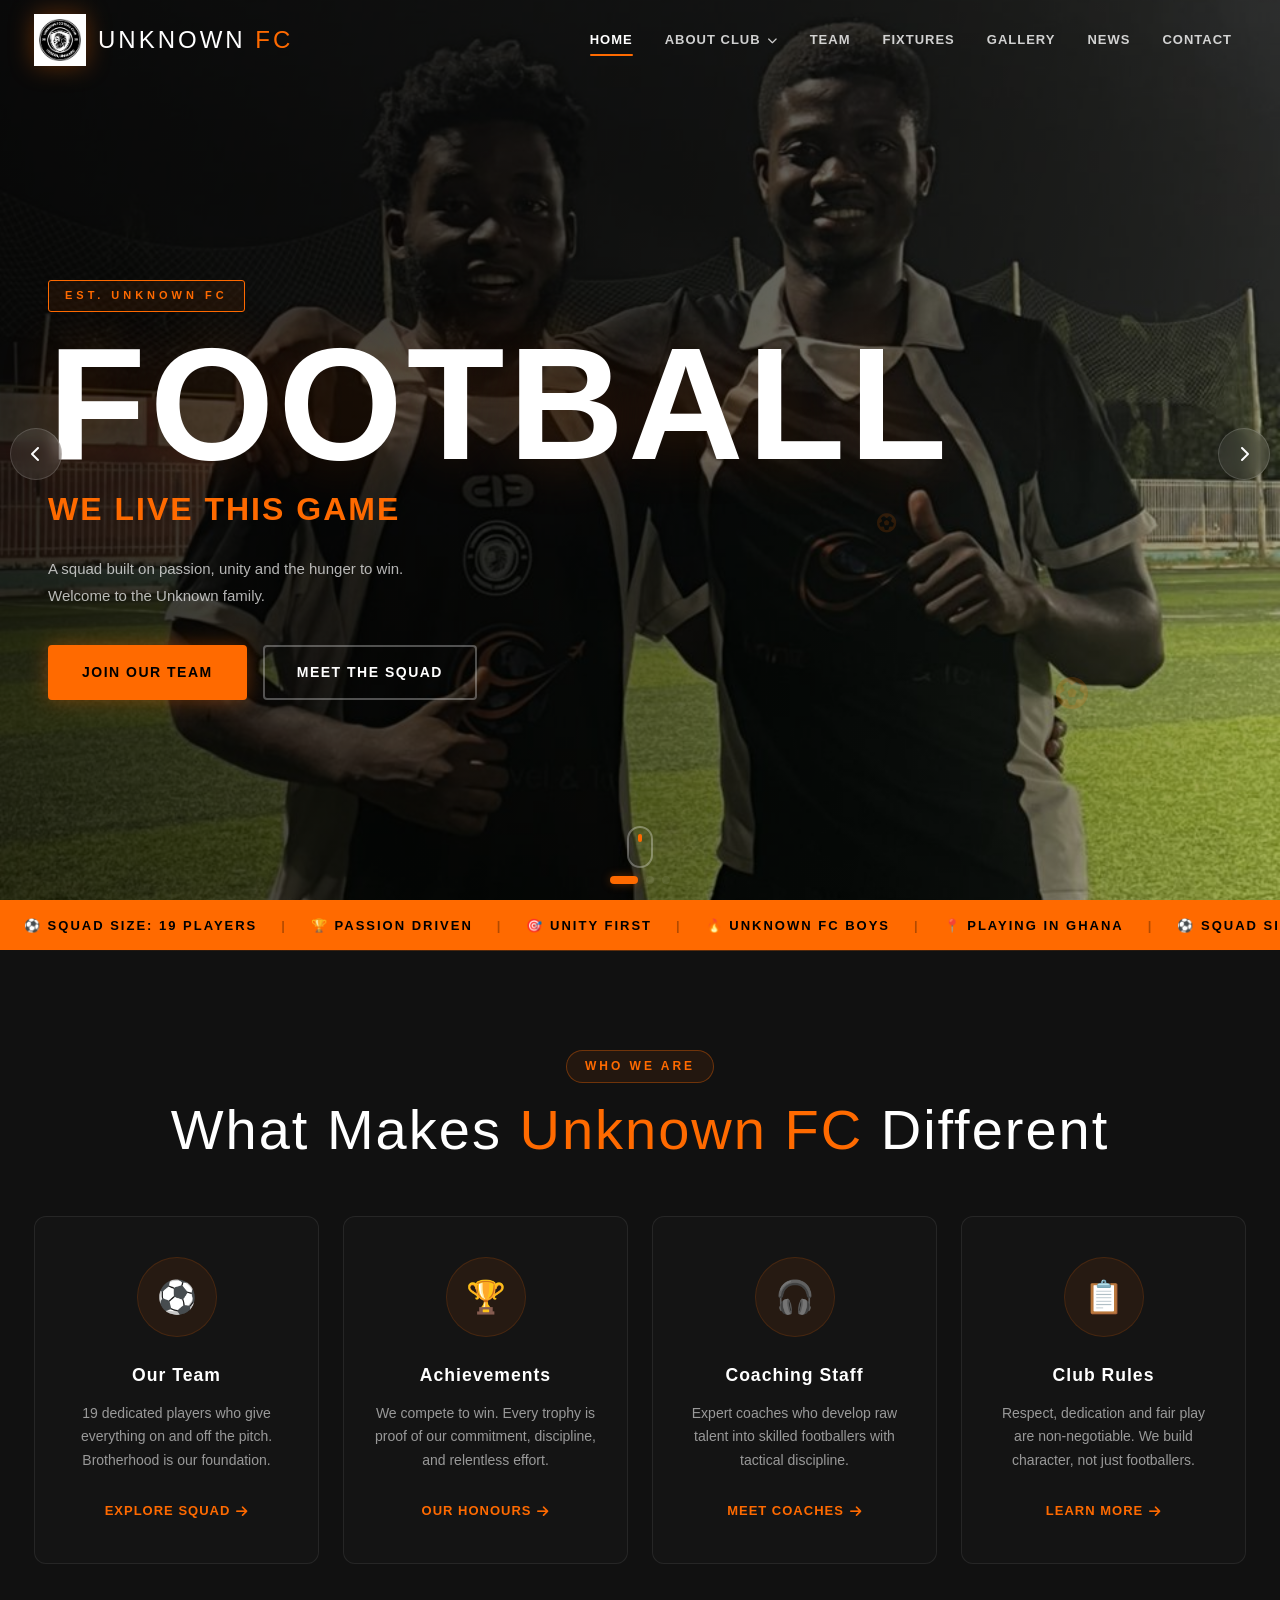
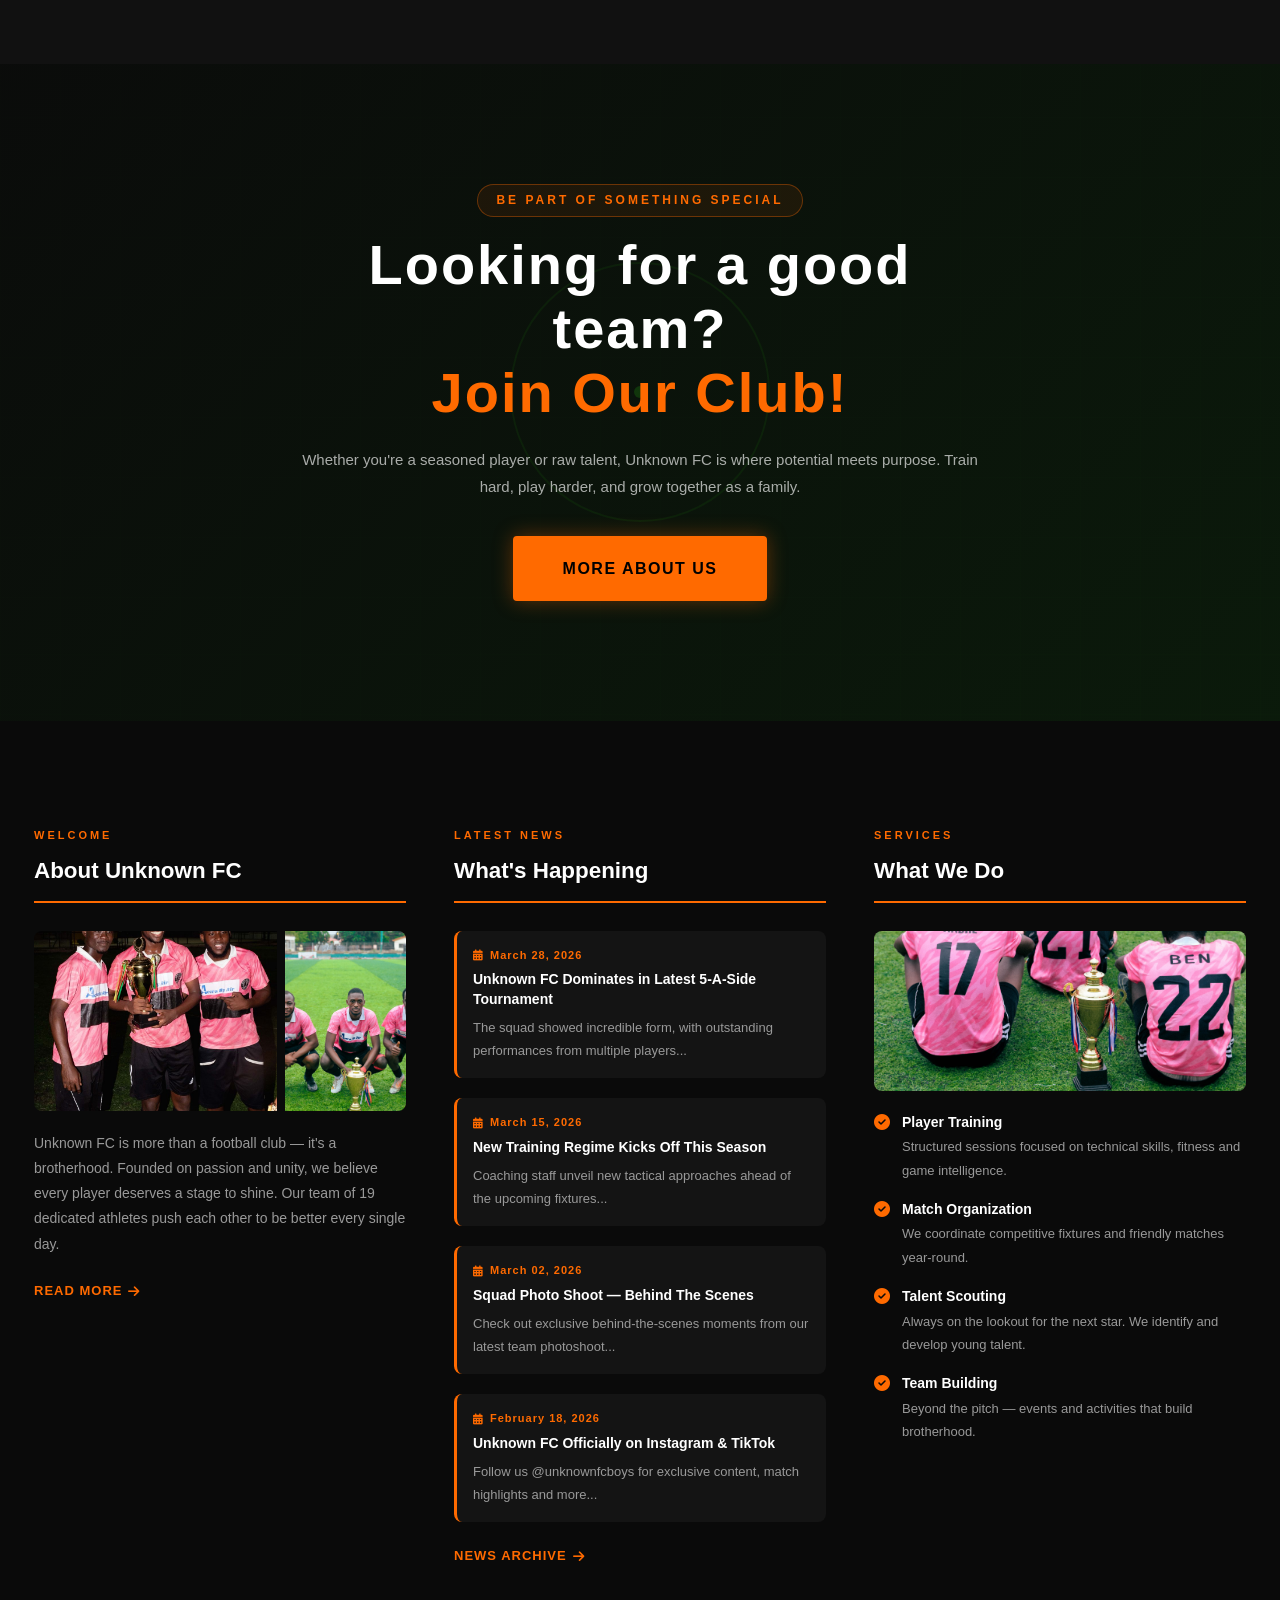
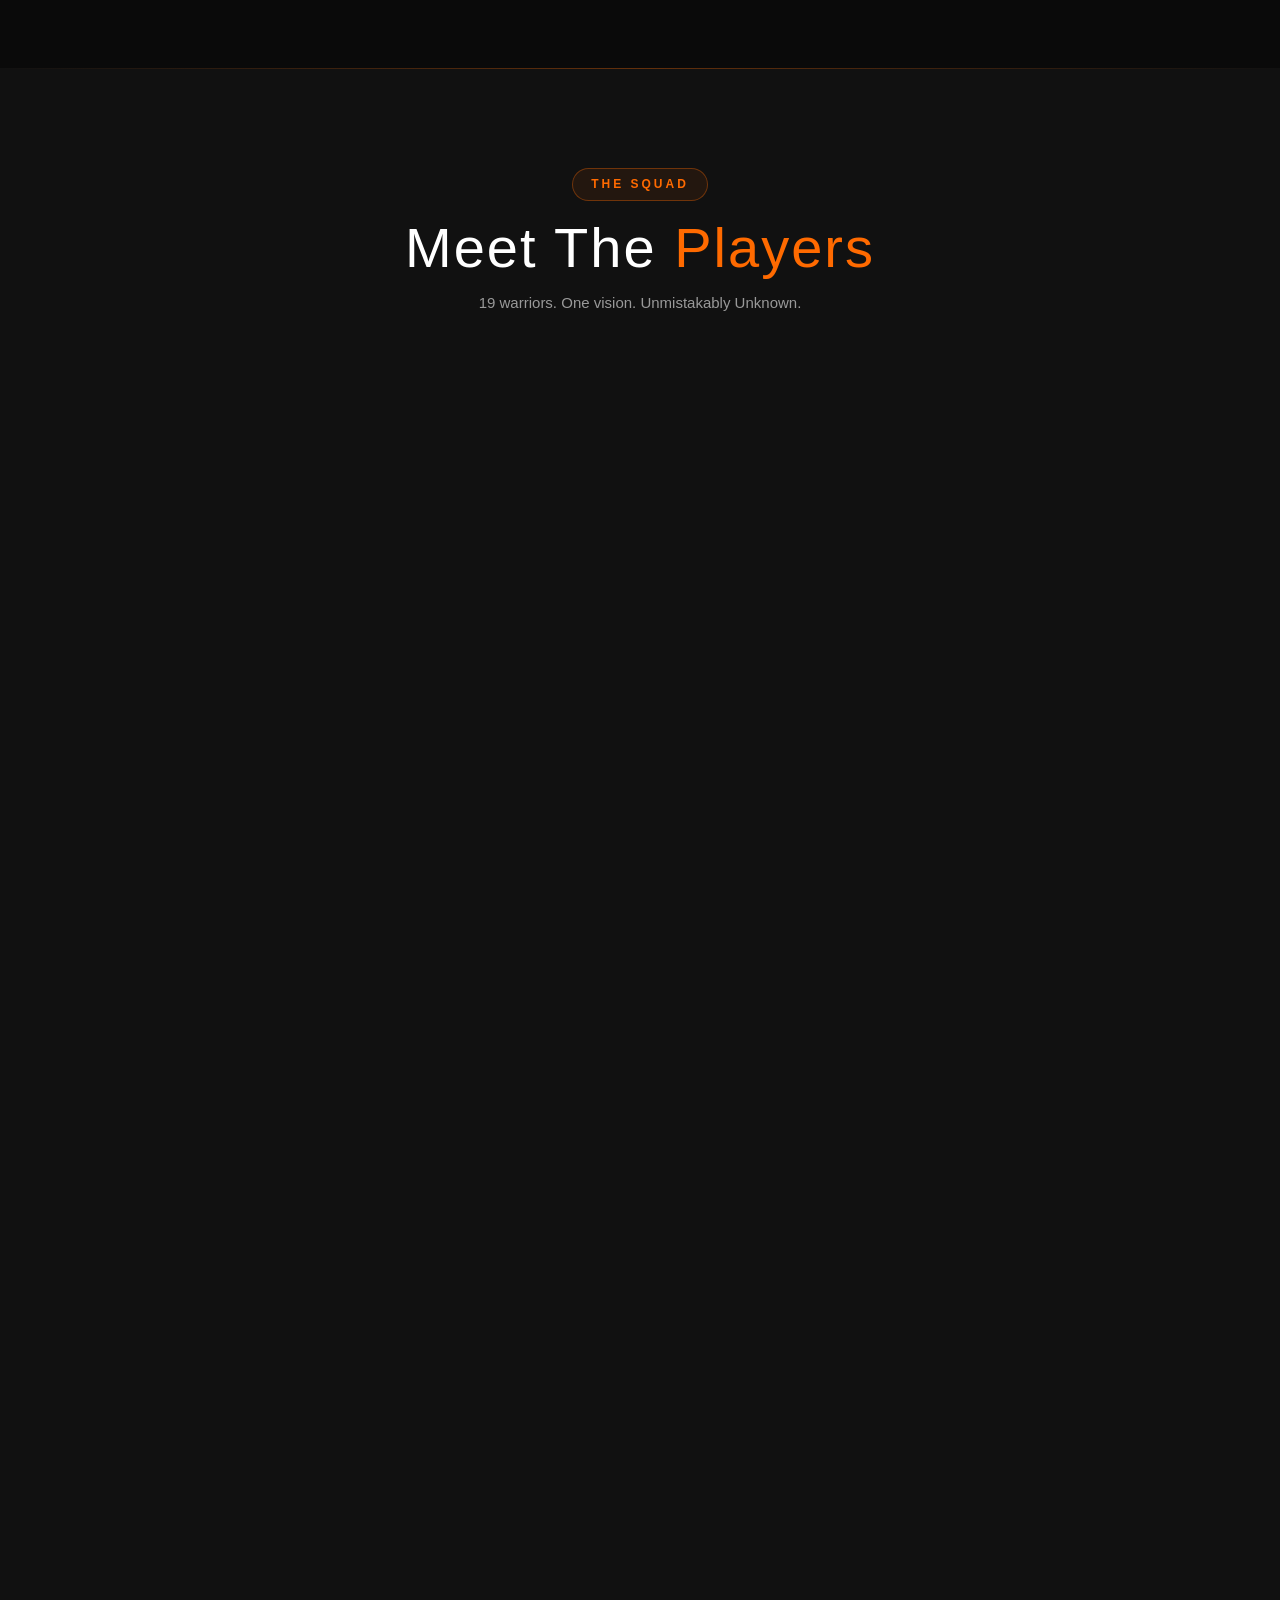
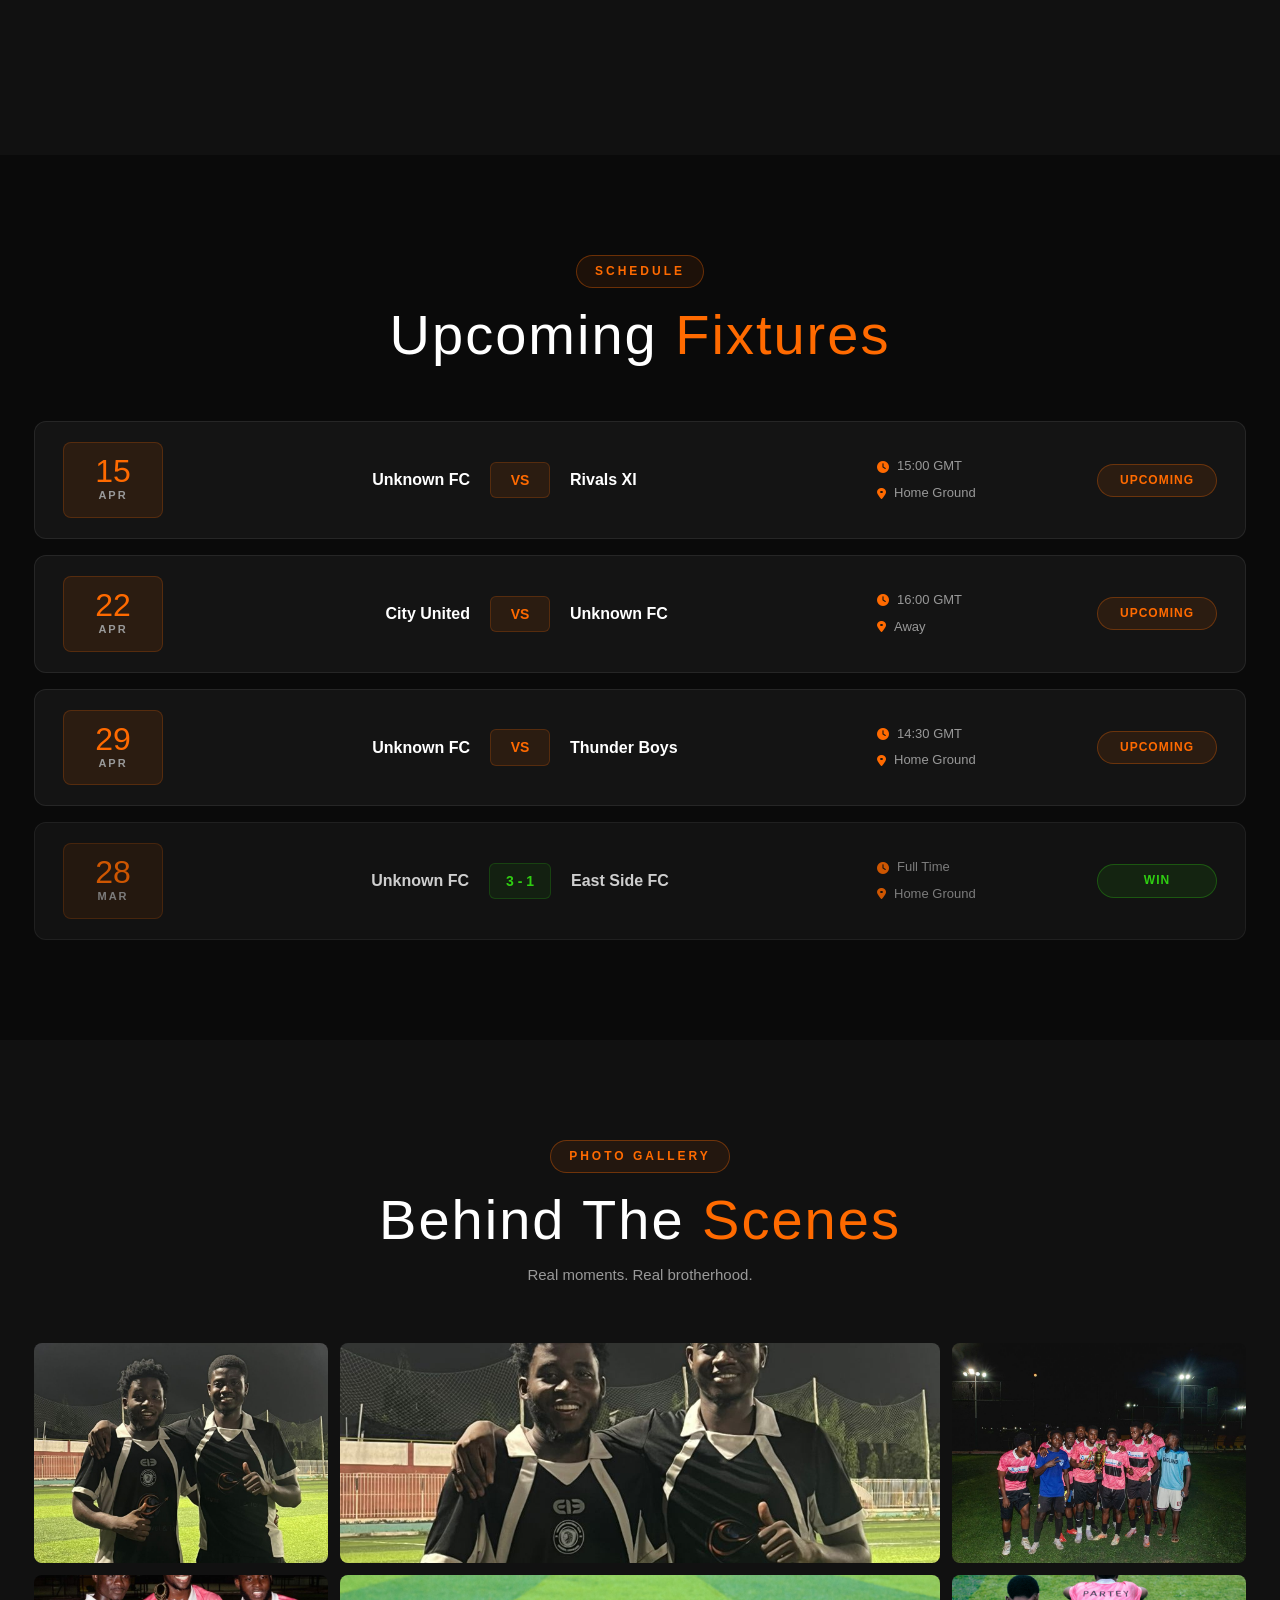
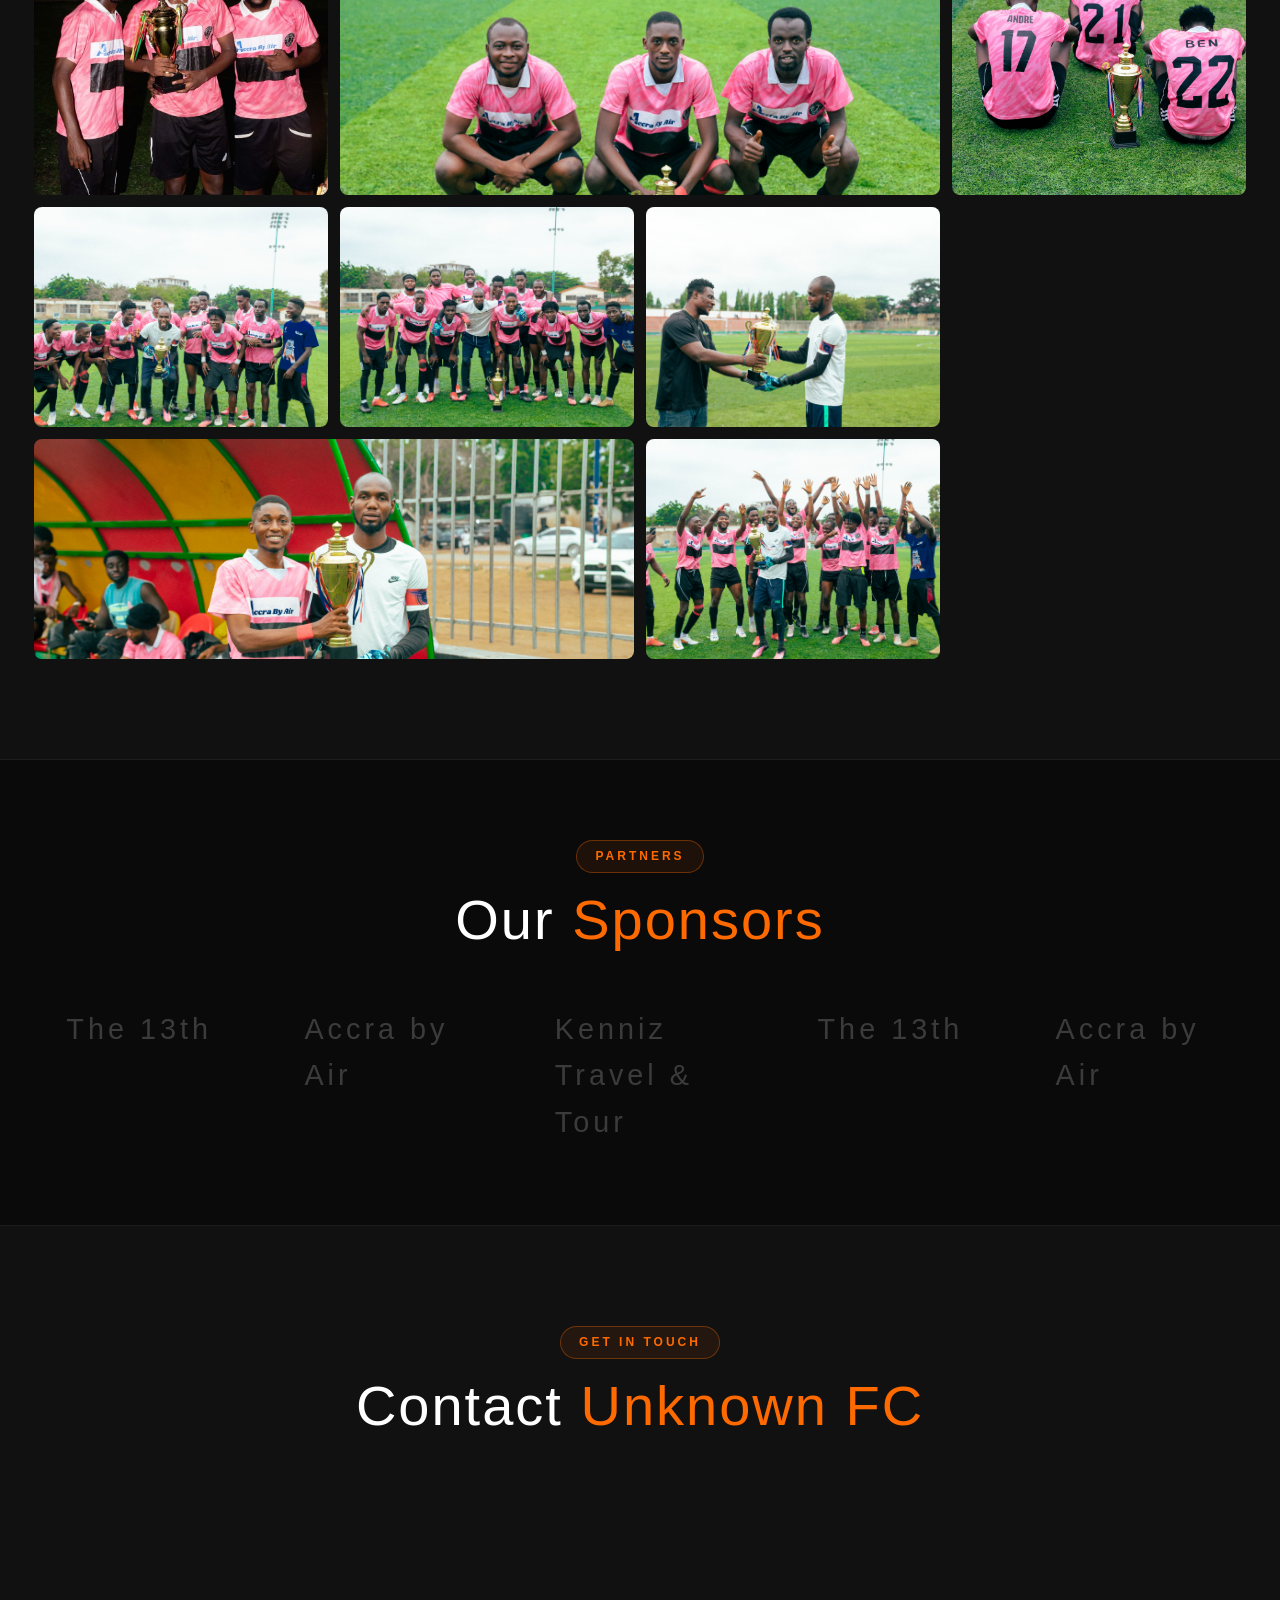
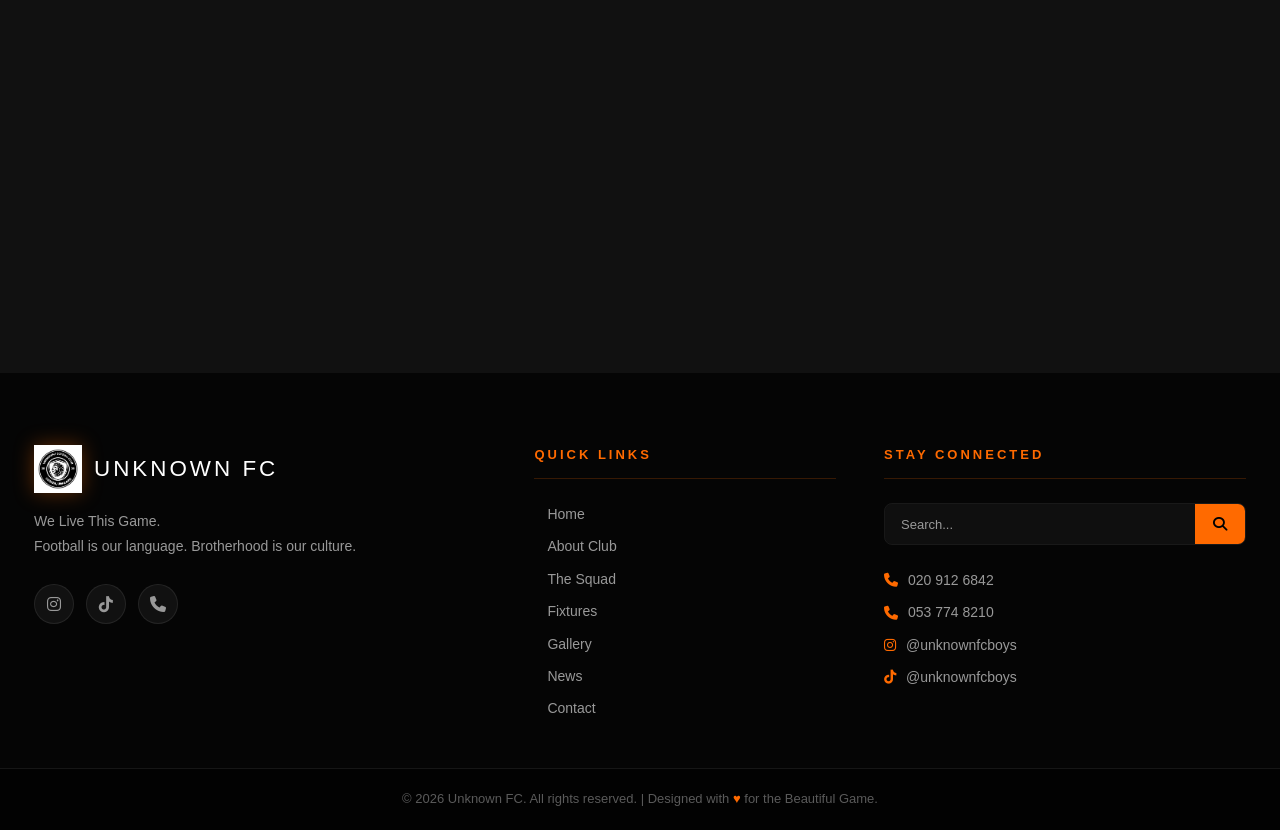
==== commit 878f1064: "Update index.html" ====
--- a/index.html
+++ b/index.html
@@ -723,13 +723,12 @@
       </div>
       <div class="sponsors-slider swiper">
         <div class="swiper-wrapper">
-          <div class="swiper-slide sponsor-slide"><div class="sponsor-logo">Coca-Cola</div></div>
-          <div class="swiper-slide sponsor-slide"><div class="sponsor-logo">Nike</div></div>
-          <div class="swiper-slide sponsor-slide"><div class="sponsor-logo">Ford</div></div>
-          <div class="swiper-slide sponsor-slide"><div class="sponsor-logo">CityTV</div></div>
-          <div class="swiper-slide sponsor-slide"><div class="sponsor-logo">MTN</div></div>
-          <div class="swiper-slide sponsor-slide"><div class="sponsor-logo">Adidas</div></div>
-          <div class="swiper-slide sponsor-slide"><div class="sponsor-logo">Glo</div></div>
+          <div class="swiper-slide sponsor-slide"><div class="sponsor-logo">Kenniz Travel &amp; Tour</div></div>
+          <div class="swiper-slide sponsor-slide"><div class="sponsor-logo">The 13th</div></div>
+          <div class="swiper-slide sponsor-slide"><div class="sponsor-logo">Accra by Air</div></div>
+          <div class="swiper-slide sponsor-slide"><div class="sponsor-logo">Kenniz Travel &amp; Tour</div></div>
+          <div class="swiper-slide sponsor-slide"><div class="sponsor-logo">The 13th</div></div>
+          <div class="swiper-slide sponsor-slide"><div class="sponsor-logo">Accra by Air</div></div>
         </div>
       </div>
     </div>
--- a/style.css
+++ b/style.css
@@ -0,0 +1,1451 @@
+/* ============================================
+   UNKNOWN FC — MAIN STYLESHEET
+   Dark Premium Football Club Website
+   ============================================ */
+
+/* ---- RESET & BASE ---- */
+*, *::before, *::after { box-sizing: border-box; margin: 0; padding: 0; }
+html { scroll-behavior: smooth; }
+body {
+  font-family: 'Poppins', sans-serif;
+  background: #0a0a0a;
+  color: #e0e0e0;
+  overflow-x: hidden;
+  line-height: 1.6;
+}
+a { text-decoration: none; color: inherit; transition: all 0.3s ease; }
+ul { list-style: none; }
+img { max-width: 100%; display: block; }
+
+/* ---- VARIABLES ---- */
+:root {
+  --orange: #ff6a00;
+  --orange-glow: rgba(255,106,0,0.35);
+  --orange-light: #ff8c3a;
+  --white: #ffffff;
+  --neon: #39ff14;
+  --dark: #0a0a0a;
+  --dark2: #111111;
+  --dark3: #161616;
+  --dark4: #1e1e1e;
+  --card: #141414;
+  --glass: rgba(255,255,255,0.04);
+  --glass-border: rgba(255,255,255,0.08);
+  --grey: #999;
+  --nav-h: 80px;
+  --transition: all 0.35s cubic-bezier(0.4,0,0.2,1);
+}
+
+/* ---- UTILITY ---- */
+.container { max-width: 1260px; margin: 0 auto; padding: 0 24px; }
+.accent { color: var(--orange); }
+.section-header { text-align: center; margin-bottom: 56px; }
+.section-tag {
+  display: inline-block;
+  font-size: 12px;
+  font-weight: 600;
+  letter-spacing: 3px;
+  text-transform: uppercase;
+  color: var(--orange);
+  border: 1px solid var(--orange-glow);
+  background: rgba(255,106,0,0.08);
+  padding: 6px 18px;
+  border-radius: 50px;
+  margin-bottom: 16px;
+}
+.section-title {
+  font-family: 'Bebas Neue', sans-serif;
+  font-size: clamp(2rem, 5vw, 3.5rem);
+  font-weight: 400;
+  letter-spacing: 2px;
+  color: var(--white);
+  line-height: 1.1;
+}
+.section-desc { color: var(--grey); margin-top: 12px; font-size: 15px; }
+
+/* BUTTONS */
+.btn {
+  display: inline-flex;
+  align-items: center;
+  gap: 8px;
+  padding: 14px 32px;
+  font-family: 'Montserrat', sans-serif;
+  font-weight: 700;
+  font-size: 14px;
+  letter-spacing: 1.5px;
+  text-transform: uppercase;
+  border-radius: 4px;
+  border: 2px solid transparent;
+  cursor: pointer;
+  transition: var(--transition);
+  position: relative;
+  overflow: hidden;
+}
+.btn::before {
+  content: '';
+  position: absolute;
+  inset: 0;
+  background: rgba(255,255,255,0.08);
+  opacity: 0;
+  transition: opacity 0.3s;
+}
+.btn:hover::before { opacity: 1; }
+.btn-primary {
+  background: var(--orange);
+  color: #000;
+  border-color: var(--orange);
+  box-shadow: 0 0 20px var(--orange-glow);
+}
+.btn-primary:hover {
+  background: var(--orange-light);
+  box-shadow: 0 0 40px var(--orange-glow), 0 8px 20px rgba(255,106,0,0.4);
+  transform: translateY(-2px) scale(1.02);
+}
+.btn-ghost {
+  background: transparent;
+  color: var(--white);
+  border-color: rgba(255,255,255,0.3);
+  backdrop-filter: blur(8px);
+}
+.btn-ghost:hover {
+  border-color: var(--orange);
+  color: var(--orange);
+  box-shadow: 0 0 20px var(--orange-glow);
+  transform: translateY(-2px);
+}
+.btn-large { padding: 18px 48px; font-size: 16px; }
+.btn-full { width: 100%; justify-content: center; }
+
+/* REVEAL ANIMATION */
+.reveal {
+  opacity: 0;
+  transform: translateY(40px);
+  transition: opacity 0.7s ease, transform 0.7s ease;
+}
+.reveal.visible {
+  opacity: 1;
+  transform: translateY(0);
+}
+.fade-in {
+  opacity: 0;
+  transform: translateY(20px);
+  animation: fadeInUp 0.8s ease forwards;
+}
+.fade-in:nth-child(1) { animation-delay: 0.1s; }
+.fade-in:nth-child(2) { animation-delay: 0.3s; }
+.fade-in:nth-child(3) { animation-delay: 0.5s; }
+.fade-in:nth-child(4) { animation-delay: 0.7s; }
+.fade-in:nth-child(5) { animation-delay: 0.9s; }
+@keyframes fadeInUp {
+  to { opacity: 1; transform: translateY(0); }
+}
+
+/* ============================================
+   NAVBAR
+   ============================================ */
+.navbar {
+  position: fixed;
+  top: 0; left: 0; right: 0;
+  z-index: 1000;
+  height: var(--nav-h);
+  display: flex;
+  align-items: center;
+  background: transparent;
+  transition: background 0.4s ease, backdrop-filter 0.4s ease, box-shadow 0.4s ease;
+}
+.navbar.scrolled {
+  background: rgba(10,10,10,0.95);
+  backdrop-filter: blur(20px);
+  box-shadow: 0 2px 40px rgba(0,0,0,0.6);
+  border-bottom: 1px solid var(--glass-border);
+}
+.nav-container {
+  width: 100%;
+  max-width: 1260px;
+  margin: 0 auto;
+  padding: 0 24px;
+  display: flex;
+  align-items: center;
+  justify-content: space-between;
+}
+.nav-logo {
+  display: flex;
+  align-items: center;
+  gap: 12px;
+  text-decoration: none;
+}
+.logo-img {
+  height: 52px;
+  width: 52px;
+  object-fit: contain;
+  filter: drop-shadow(0 0 12px var(--orange-glow));
+}
+.logo-text {
+  font-family: 'Bebas Neue', sans-serif;
+  font-size: 1.5rem;
+  letter-spacing: 3px;
+  color: var(--white);
+}
+.nav-links {
+  display: flex;
+  align-items: center;
+  gap: 4px;
+}
+.nav-link {
+  font-family: 'Montserrat', sans-serif;
+  font-size: 13px;
+  font-weight: 600;
+  letter-spacing: 1px;
+  text-transform: uppercase;
+  color: rgba(255,255,255,0.8);
+  padding: 8px 14px;
+  border-radius: 4px;
+  transition: var(--transition);
+  display: flex;
+  align-items: center;
+  gap: 6px;
+  position: relative;
+}
+.nav-link::after {
+  content: '';
+  position: absolute;
+  bottom: 2px; left: 14px; right: 14px;
+  height: 2px;
+  background: var(--orange);
+  transform: scaleX(0);
+  transition: transform 0.3s ease;
+  border-radius: 2px;
+}
+.nav-link:hover::after, .nav-link.active::after { transform: scaleX(1); }
+.nav-link:hover, .nav-link.active { color: var(--white); }
+.nav-link i { font-size: 10px; transition: transform 0.3s; }
+
+/* Dropdown */
+.dropdown { position: relative; }
+.dropdown-menu {
+  position: absolute;
+  top: calc(100% + 8px);
+  left: 0;
+  background: rgba(18,18,18,0.98);
+  backdrop-filter: blur(20px);
+  border: 1px solid var(--glass-border);
+  border-radius: 8px;
+  min-width: 200px;
+  opacity: 0;
+  visibility: hidden;
+  transform: translateY(-8px);
+  transition: var(--transition);
+  overflow: hidden;
+  box-shadow: 0 20px 60px rgba(0,0,0,0.5);
+}
+.dropdown:hover .dropdown-menu {
+  opacity: 1;
+  visibility: visible;
+  transform: translateY(0);
+}
+.dropdown:hover .nav-link i { transform: rotate(180deg); }
+.dropdown-menu li a {
+  display: block;
+  padding: 12px 20px;
+  font-size: 13px;
+  font-weight: 500;
+  color: rgba(255,255,255,0.75);
+  border-left: 3px solid transparent;
+  transition: var(--transition);
+}
+.dropdown-menu li a:hover {
+  background: rgba(255,106,0,0.08);
+  border-left-color: var(--orange);
+  color: var(--white);
+  padding-left: 24px;
+}
+
+/* Hamburger */
+.hamburger {
+  display: none;
+  flex-direction: column;
+  gap: 5px;
+  cursor: pointer;
+  padding: 4px;
+}
+.hamburger span {
+  width: 28px; height: 2px;
+  background: var(--white);
+  border-radius: 2px;
+  transition: var(--transition);
+}
+.hamburger.open span:nth-child(1) { transform: translateY(7px) rotate(45deg); }
+.hamburger.open span:nth-child(2) { opacity: 0; }
+.hamburger.open span:nth-child(3) { transform: translateY(-7px) rotate(-45deg); }
+
+/* ============================================
+   HERO
+   ============================================ */
+.hero {
+  height: 100vh;
+  min-height: 700px;
+  position: relative;
+  overflow: hidden;
+}
+.hero-slider { width: 100%; height: 100%; }
+.hero-slide {
+  height: 100vh;
+  min-height: 700px;
+  background-size: cover;
+  background-position: center;
+  background-repeat: no-repeat;
+  position: relative;
+  display: flex;
+  align-items: center;
+}
+.hero-overlay {
+  position: absolute;
+  inset: 0;
+  background: linear-gradient(
+    105deg,
+    rgba(0,0,0,0.85) 0%,
+    rgba(0,0,0,0.65) 50%,
+    rgba(0,0,0,0.3) 100%
+  );
+}
+.hero-content {
+  position: relative;
+  z-index: 2;
+  max-width: 700px;
+  padding: 0 48px;
+  padding-top: var(--nav-h);
+}
+.hero-badge {
+  display: inline-block;
+  font-size: 11px;
+  font-weight: 700;
+  letter-spacing: 4px;
+  text-transform: uppercase;
+  color: var(--orange);
+  border: 1px solid var(--orange);
+  padding: 6px 16px;
+  border-radius: 3px;
+  margin-bottom: 20px;
+  background: rgba(255,106,0,0.08);
+}
+.hero-title {
+  font-family: 'Bebas Neue', sans-serif;
+  font-size: clamp(5rem, 14vw, 10rem);
+  color: var(--white);
+  line-height: 0.9;
+  letter-spacing: 4px;
+  text-shadow: 0 0 60px rgba(255,106,0,0.2);
+  margin-bottom: 8px;
+}
+.hero-sub {
+  font-family: 'Montserrat', sans-serif;
+  font-size: clamp(1.2rem, 3vw, 2rem);
+  font-weight: 700;
+  color: var(--orange);
+  letter-spacing: 2px;
+  margin-bottom: 20px;
+  text-transform: uppercase;
+}
+.hero-desc {
+  font-size: 15px;
+  color: rgba(255,255,255,0.7);
+  line-height: 1.8;
+  margin-bottom: 36px;
+  max-width: 460px;
+}
+.hero-buttons { display: flex; gap: 16px; flex-wrap: wrap; }
+
+/* Floating balls */
+.floating-ball {
+  position: absolute;
+  font-size: 2rem;
+  color: rgba(255,106,0,0.15);
+  animation: floatBall 6s ease-in-out infinite;
+  z-index: 1;
+  pointer-events: none;
+}
+.ball1 { bottom: 20%; right: 15%; animation-delay: 0s; }
+.ball2 { bottom: 40%; right: 30%; font-size: 1.2rem; animation-delay: 2s; }
+@keyframes floatBall {
+  0%, 100% { transform: translateY(0) rotate(0deg); }
+  50% { transform: translateY(-30px) rotate(180deg); }
+}
+
+/* Hero slider controls */
+.hero-next, .hero-prev {
+  width: 52px; height: 52px;
+  background: rgba(255,255,255,0.08);
+  border: 1px solid rgba(255,255,255,0.15);
+  border-radius: 50%;
+  color: var(--white);
+  display: flex;
+  align-items: center;
+  justify-content: center;
+  transition: var(--transition);
+  backdrop-filter: blur(8px);
+}
+.hero-next:hover, .hero-prev:hover {
+  background: var(--orange);
+  border-color: var(--orange);
+  box-shadow: 0 0 20px var(--orange-glow);
+}
+.hero-next::after, .hero-prev::after { display: none; }
+.swiper-button-next, .swiper-button-prev { color: var(--white); }
+.hero-pagination .swiper-pagination-bullet {
+  background: rgba(255,255,255,0.4);
+  width: 8px; height: 8px;
+  transition: var(--transition);
+}
+.hero-pagination .swiper-pagination-bullet-active {
+  background: var(--orange);
+  width: 28px;
+  border-radius: 4px;
+  box-shadow: 0 0 10px var(--orange-glow);
+}
+
+/* Scroll indicator */
+.scroll-indicator {
+  position: absolute;
+  bottom: 32px;
+  left: 50%;
+  transform: translateX(-50%);
+  z-index: 10;
+  width: 26px; height: 42px;
+  border: 2px solid rgba(255,255,255,0.3);
+  border-radius: 13px;
+  display: flex;
+  justify-content: center;
+  padding-top: 6px;
+}
+.scroll-dot {
+  width: 4px; height: 8px;
+  background: var(--orange);
+  border-radius: 2px;
+  animation: scrollAnim 1.8s ease-in-out infinite;
+}
+@keyframes scrollAnim {
+  0% { transform: translateY(0); opacity: 1; }
+  100% { transform: translateY(14px); opacity: 0; }
+}
+
+/* ============================================
+   STATS TICKER
+   ============================================ */
+.stats-ticker {
+  background: var(--orange);
+  overflow: hidden;
+  padding: 12px 0;
+  white-space: nowrap;
+}
+.ticker-inner {
+  display: inline-flex;
+  gap: 0;
+  animation: ticker 20s linear infinite;
+}
+.ticker-inner span {
+  font-family: 'Montserrat', sans-serif;
+  font-size: 13px;
+  font-weight: 700;
+  letter-spacing: 2px;
+  text-transform: uppercase;
+  color: #000;
+  padding: 0 24px;
+}
+.ticker-inner .divider { padding: 0; color: rgba(0,0,0,0.3); }
+@keyframes ticker {
+  0% { transform: translateX(0); }
+  100% { transform: translateX(-50%); }
+}
+
+/* ============================================
+   FEATURES
+   ============================================ */
+.features {
+  padding: 100px 0;
+  background: var(--dark2);
+  position: relative;
+}
+.features::before {
+  content: '';
+  position: absolute;
+  top: 0; left: 0; right: 0;
+  height: 1px;
+  background: linear-gradient(90deg, transparent, var(--orange-glow), transparent);
+}
+.features-grid {
+  display: grid;
+  grid-template-columns: repeat(4, 1fr);
+  gap: 24px;
+}
+.feature-card {
+  background: var(--card);
+  border: 1px solid var(--glass-border);
+  border-radius: 12px;
+  padding: 40px 28px;
+  text-align: center;
+  transition: var(--transition);
+  position: relative;
+  overflow: hidden;
+  cursor: default;
+}
+.feature-card::before {
+  content: '';
+  position: absolute;
+  top: 0; left: 0; right: 0;
+  height: 3px;
+  background: linear-gradient(90deg, var(--orange), var(--orange-light));
+  transform: scaleX(0);
+  transition: transform 0.4s ease;
+}
+.feature-card:hover::before { transform: scaleX(1); }
+.feature-card:hover {
+  transform: translateY(-8px);
+  border-color: rgba(255,106,0,0.3);
+  box-shadow: 0 24px 60px rgba(0,0,0,0.4), 0 0 30px var(--orange-glow);
+  background: #181818;
+}
+.feature-icon-wrap {
+  width: 80px; height: 80px;
+  background: rgba(255,106,0,0.08);
+  border: 1px solid rgba(255,106,0,0.15);
+  border-radius: 50%;
+  display: flex;
+  align-items: center;
+  justify-content: center;
+  margin: 0 auto 24px;
+  transition: var(--transition);
+}
+.feature-card:hover .feature-icon-wrap {
+  background: rgba(255,106,0,0.15);
+  box-shadow: 0 0 30px var(--orange-glow);
+  transform: scale(1.1);
+}
+.feature-icon { font-size: 2rem; line-height: 1; }
+.feature-card h3 {
+  font-family: 'Montserrat', sans-serif;
+  font-size: 1.1rem;
+  font-weight: 700;
+  color: var(--white);
+  margin-bottom: 12px;
+  letter-spacing: 1px;
+}
+.feature-card p {
+  font-size: 14px;
+  color: var(--grey);
+  line-height: 1.7;
+  margin-bottom: 24px;
+}
+.feature-link {
+  font-size: 13px;
+  font-weight: 600;
+  color: var(--orange);
+  letter-spacing: 1px;
+  text-transform: uppercase;
+  display: inline-flex;
+  align-items: center;
+  gap: 6px;
+  transition: var(--transition);
+}
+.feature-link:hover { gap: 12px; }
+
+/* ============================================
+   CTA PITCH SECTION
+   ============================================ */
+.cta-section {
+  position: relative;
+  padding: 120px 0;
+  background: #0d1a0d;
+  overflow: hidden;
+  background-image:
+    repeating-linear-gradient(
+      90deg,
+      rgba(57,255,20,0.03) 0px,
+      rgba(57,255,20,0.03) 1px,
+      transparent 1px,
+      transparent 60px
+    ),
+    repeating-linear-gradient(
+      0deg,
+      rgba(57,255,20,0.03) 0px,
+      rgba(57,255,20,0.03) 1px,
+      transparent 1px,
+      transparent 60px
+    );
+}
+.pitch-overlay {
+  position: absolute;
+  inset: 0;
+  background: linear-gradient(135deg, rgba(10,10,10,0.9) 0%, rgba(10,26,10,0.75) 100%);
+}
+.pitch-lines {
+  position: absolute;
+  inset: 0;
+  display: flex;
+  align-items: center;
+  justify-content: center;
+  pointer-events: none;
+}
+.center-circle {
+  width: 260px; height: 260px;
+  border: 2px solid rgba(57,255,20,0.06);
+  border-radius: 50%;
+}
+.center-dot {
+  position: absolute;
+  width: 12px; height: 12px;
+  background: rgba(57,255,20,0.15);
+  border-radius: 50%;
+}
+.cta-content {
+  position: relative;
+  z-index: 2;
+  text-align: center;
+  max-width: 700px;
+  margin: 0 auto;
+}
+.cta-title {
+  font-family: 'Bebas Neue', sans-serif;
+  font-size: clamp(2rem, 5vw, 3.5rem);
+  color: var(--white);
+  letter-spacing: 2px;
+  line-height: 1.15;
+  margin-bottom: 20px;
+}
+.cta-desc {
+  font-size: 15px;
+  color: rgba(255,255,255,0.65);
+  line-height: 1.8;
+  margin-bottom: 36px;
+}
+
+/* ============================================
+   CONTENT 3 COLUMNS
+   ============================================ */
+.content-section {
+  padding: 100px 0;
+  background: var(--dark);
+}
+.content-grid {
+  display: grid;
+  grid-template-columns: repeat(3, 1fr);
+  gap: 48px;
+}
+.content-col { }
+.col-header { margin-bottom: 28px; }
+.col-tag {
+  display: inline-block;
+  font-size: 11px;
+  font-weight: 700;
+  letter-spacing: 3px;
+  text-transform: uppercase;
+  color: var(--orange);
+  margin-bottom: 8px;
+}
+.col-header h3 {
+  font-family: 'Montserrat', sans-serif;
+  font-size: 1.4rem;
+  font-weight: 800;
+  color: var(--white);
+  border-bottom: 2px solid var(--orange);
+  padding-bottom: 12px;
+}
+/* Welcome col */
+.welcome-imgs {
+  display: grid;
+  grid-template-columns: 2fr 1fr;
+  gap: 8px;
+  margin-bottom: 20px;
+  border-radius: 8px;
+  overflow: hidden;
+}
+.welcome-img-main, .welcome-img-side {
+  width: 100%; height: 180px;
+  object-fit: cover;
+  transition: transform 0.4s ease;
+}
+.zoom-img:hover { transform: scale(1.05); }
+.welcome-imgs { overflow: hidden; border-radius: 8px; }
+.content-col p {
+  font-size: 14px;
+  color: var(--grey);
+  line-height: 1.8;
+  margin-bottom: 20px;
+}
+.text-link {
+  font-size: 13px;
+  font-weight: 600;
+  color: var(--orange);
+  letter-spacing: 1px;
+  text-transform: uppercase;
+  display: inline-flex;
+  align-items: center;
+  gap: 6px;
+  transition: var(--transition);
+}
+.text-link:hover { gap: 12px; }
+/* News col */
+.news-list { display: flex; flex-direction: column; gap: 20px; margin-bottom: 20px; }
+.news-item {
+  padding: 16px;
+  background: var(--card);
+  border-radius: 8px;
+  border-left: 3px solid var(--orange);
+  transition: var(--transition);
+}
+.news-item:hover {
+  background: #1a1a1a;
+  transform: translateX(4px);
+}
+.news-date {
+  font-size: 11px;
+  color: var(--orange);
+  font-weight: 600;
+  letter-spacing: 1px;
+  margin-bottom: 6px;
+  display: flex;
+  align-items: center;
+  gap: 6px;
+}
+.news-item h4 { font-size: 14px; font-weight: 700; color: var(--white); margin-bottom: 6px; line-height: 1.4; }
+.news-item h4 a:hover { color: var(--orange); }
+.news-item p { font-size: 13px; color: var(--grey); margin: 0; }
+/* Services col */
+.service-img {
+  width: 100%; height: 160px;
+  object-fit: cover;
+  border-radius: 8px;
+  margin-bottom: 20px;
+  transition: transform 0.4s;
+}
+.service-img:hover { transform: scale(1.02); }
+.service-list { display: flex; flex-direction: column; gap: 16px; }
+.service-list li {
+  display: flex;
+  align-items: flex-start;
+  gap: 12px;
+}
+.service-list li i {
+  color: var(--orange);
+  font-size: 16px;
+  margin-top: 3px;
+  flex-shrink: 0;
+}
+.service-list li div strong {
+  display: block;
+  font-size: 14px;
+  font-weight: 700;
+  color: var(--white);
+  margin-bottom: 2px;
+}
+.service-list li div p { font-size: 13px; color: var(--grey); margin: 0; }
+
+/* ============================================
+   TEAM SECTION
+   ============================================ */
+.team-section {
+  padding: 100px 0;
+  background: var(--dark2);
+  position: relative;
+}
+.team-section::before {
+  content: '';
+  position: absolute;
+  top: 0; left: 0; right: 0;
+  height: 1px;
+  background: linear-gradient(90deg, transparent, var(--orange-glow), transparent);
+}
+.squad-grid {
+  display: grid;
+  grid-template-columns: repeat(auto-fill, minmax(180px, 1fr));
+  gap: 20px;
+}
+.player-card {
+  background: var(--card);
+  border: 1px solid var(--glass-border);
+  border-radius: 12px;
+  overflow: hidden;
+  transition: var(--transition);
+  position: relative;
+  text-align: center;
+}
+.player-card:hover {
+  transform: translateY(-8px);
+  border-color: rgba(255,106,0,0.4);
+  box-shadow: 0 20px 50px rgba(0,0,0,0.5), 0 0 20px var(--orange-glow);
+}
+.player-num {
+  position: absolute;
+  top: 10px; left: 10px;
+  font-family: 'Bebas Neue', sans-serif;
+  font-size: 1.8rem;
+  color: rgba(255,106,0,0.7);
+  z-index: 2;
+  line-height: 1;
+  text-shadow: 0 0 10px var(--orange-glow);
+}
+.player-img-wrap {
+  position: relative;
+  overflow: hidden;
+  height: 220px;
+}
+.player-img {
+  width: 100%; height: 100%;
+  object-fit: cover;
+  object-position: top;
+  transition: transform 0.4s ease;
+}
+.player-card:hover .player-img { transform: scale(1.08); }
+.player-overlay {
+  position: absolute;
+  inset: 0;
+  background: rgba(255,106,0,0.85);
+  display: flex;
+  align-items: center;
+  justify-content: center;
+  opacity: 0;
+  transition: var(--transition);
+}
+.player-card:hover .player-overlay { opacity: 1; }
+.player-socials { display: flex; gap: 16px; }
+.player-socials a {
+  width: 40px; height: 40px;
+  background: rgba(0,0,0,0.4);
+  border-radius: 50%;
+  display: flex;
+  align-items: center;
+  justify-content: center;
+  color: var(--white);
+  font-size: 16px;
+  transition: var(--transition);
+}
+.player-socials a:hover {
+  background: var(--white);
+  color: var(--orange);
+}
+.player-info {
+  padding: 16px 12px;
+  background: var(--card);
+}
+.player-info h4 {
+  font-family: 'Montserrat', sans-serif;
+  font-size: 14px;
+  font-weight: 700;
+  color: var(--white);
+  margin-bottom: 4px;
+}
+.player-pos {
+  font-size: 11px;
+  font-weight: 600;
+  letter-spacing: 2px;
+  text-transform: uppercase;
+  color: var(--orange);
+}
+
+/* ============================================
+   FIXTURES
+   ============================================ */
+.fixtures-section {
+  padding: 100px 0;
+  background: var(--dark);
+}
+.fixtures-list { display: flex; flex-direction: column; gap: 16px; }
+.fixture-item {
+  display: grid;
+  grid-template-columns: 100px 1fr 200px 120px;
+  align-items: center;
+  gap: 20px;
+  background: var(--card);
+  border: 1px solid var(--glass-border);
+  border-radius: 12px;
+  padding: 20px 28px;
+  transition: var(--transition);
+}
+.fixture-item:hover {
+  border-color: rgba(255,106,0,0.3);
+  background: #181818;
+  transform: translateX(4px);
+}
+.fixture-item.past { opacity: 0.8; }
+.fixture-date {
+  display: flex;
+  flex-direction: column;
+  align-items: center;
+  justify-content: center;
+  background: rgba(255,106,0,0.1);
+  border: 1px solid rgba(255,106,0,0.2);
+  border-radius: 8px;
+  padding: 12px;
+}
+.fix-day {
+  font-family: 'Bebas Neue', sans-serif;
+  font-size: 2rem;
+  color: var(--orange);
+  line-height: 1;
+}
+.fix-month {
+  font-size: 11px;
+  font-weight: 700;
+  letter-spacing: 2px;
+  color: var(--grey);
+  text-transform: uppercase;
+}
+.fixture-teams {
+  display: flex;
+  align-items: center;
+  gap: 20px;
+}
+.home-team, .away-team {
+  font-family: 'Montserrat', sans-serif;
+  font-weight: 700;
+  font-size: 16px;
+  color: var(--white);
+  flex: 1;
+}
+.home-team { text-align: right; }
+.away-team { text-align: left; }
+.fixture-vs {
+  background: rgba(255,106,0,0.1);
+  border: 1px solid rgba(255,106,0,0.2);
+  border-radius: 6px;
+  padding: 6px 16px;
+  font-weight: 800;
+  font-size: 14px;
+  color: var(--orange);
+  flex-shrink: 0;
+  min-width: 60px;
+  text-align: center;
+}
+.fixture-vs.score { background: rgba(57,255,20,0.08); border-color: rgba(57,255,20,0.2); color: var(--neon); }
+.fixture-info {
+  display: flex;
+  flex-direction: column;
+  gap: 6px;
+  font-size: 13px;
+  color: var(--grey);
+}
+.fixture-info span { display: flex; align-items: center; gap: 8px; }
+.fixture-info i { color: var(--orange); font-size: 12px; }
+.fixture-status {
+  padding: 6px 16px;
+  border-radius: 50px;
+  font-size: 12px;
+  font-weight: 700;
+  letter-spacing: 1px;
+  text-transform: uppercase;
+  text-align: center;
+}
+.fixture-status.upcoming {
+  background: rgba(255,106,0,0.1);
+  color: var(--orange);
+  border: 1px solid rgba(255,106,0,0.3);
+}
+.fixture-status.win {
+  background: rgba(57,255,20,0.1);
+  color: var(--neon);
+  border: 1px solid rgba(57,255,20,0.3);
+}
+.fixture-status.loss {
+  background: rgba(255,50,50,0.1);
+  color: #ff4444;
+  border: 1px solid rgba(255,50,50,0.3);
+}
+
+/* ============================================
+   GALLERY
+   ============================================ */
+.gallery-section {
+  padding: 100px 0;
+  background: var(--dark2);
+}
+.gallery-grid {
+  display: grid;
+  grid-template-columns: repeat(4, 1fr);
+  grid-auto-rows: 220px;
+  gap: 12px;
+}
+.gallery-large {
+  grid-column: span 2;
+}
+.gallery-item {
+  position: relative;
+  overflow: hidden;
+  border-radius: 8px;
+  cursor: pointer;
+}
+.gallery-item img {
+  width: 100%; height: 100%;
+  object-fit: cover;
+  transition: transform 0.5s ease;
+}
+.gallery-item:hover img { transform: scale(1.1); }
+.gallery-overlay {
+  position: absolute;
+  inset: 0;
+  background: rgba(255,106,0,0.7);
+  display: flex;
+  align-items: center;
+  justify-content: center;
+  opacity: 0;
+  transition: var(--transition);
+}
+.gallery-item:hover .gallery-overlay { opacity: 1; }
+.gallery-overlay i {
+  font-size: 2rem;
+  color: var(--white);
+  text-shadow: 0 2px 8px rgba(0,0,0,0.5);
+}
+
+/* Lightbox */
+.lightbox {
+  position: fixed;
+  inset: 0;
+  background: rgba(0,0,0,0.95);
+  z-index: 9999;
+  display: none;
+  align-items: center;
+  justify-content: center;
+  backdrop-filter: blur(10px);
+}
+.lightbox.active { display: flex; }
+.lightbox-inner {
+  position: relative;
+  max-width: 90vw;
+  max-height: 90vh;
+}
+.lightbox-inner img {
+  max-width: 90vw;
+  max-height: 85vh;
+  object-fit: contain;
+  border-radius: 8px;
+  box-shadow: 0 0 60px rgba(255,106,0,0.2);
+}
+.lightbox-close, .lightbox-prev, .lightbox-next {
+  position: absolute;
+  background: rgba(255,106,0,0.8);
+  border: none;
+  border-radius: 50%;
+  width: 48px; height: 48px;
+  color: var(--white);
+  font-size: 18px;
+  cursor: pointer;
+  display: flex;
+  align-items: center;
+  justify-content: center;
+  transition: var(--transition);
+}
+.lightbox-close { top: -20px; right: -20px; }
+.lightbox-prev { left: -24px; top: 50%; transform: translateY(-50%); }
+.lightbox-next { right: -24px; top: 50%; transform: translateY(-50%); }
+.lightbox-close:hover, .lightbox-prev:hover, .lightbox-next:hover {
+  background: var(--orange);
+  transform: scale(1.1);
+}
+.lightbox-prev:hover, .lightbox-next:hover { transform: translateY(-50%) scale(1.1); }
+
+/* ============================================
+   SPONSORS
+   ============================================ */
+.sponsors-section {
+  padding: 80px 0;
+  background: var(--dark);
+  border-top: 1px solid var(--glass-border);
+  border-bottom: 1px solid var(--glass-border);
+}
+.sponsors-slider { overflow: hidden; }
+.sponsor-slide {
+  display: flex;
+  align-items: center;
+  justify-content: center;
+}
+.sponsor-logo {
+  font-family: 'Bebas Neue', sans-serif;
+  font-size: 1.8rem;
+  letter-spacing: 4px;
+  color: rgba(255,255,255,0.2);
+  filter: grayscale(100%);
+  transition: var(--transition);
+  padding: 0 20px;
+  cursor: default;
+  user-select: none;
+}
+.sponsor-logo:hover {
+  color: var(--orange);
+  filter: grayscale(0%);
+  text-shadow: 0 0 20px var(--orange-glow);
+}
+
+/* ============================================
+   CONTACT
+   ============================================ */
+.contact-section {
+  padding: 100px 0;
+  background: var(--dark2);
+}
+.contact-grid {
+  display: grid;
+  grid-template-columns: 1fr 1.4fr;
+  gap: 60px;
+  align-items: start;
+}
+.contact-info h3, .contact-form h3 {
+  font-family: 'Montserrat', sans-serif;
+  font-size: 1.3rem;
+  font-weight: 800;
+  color: var(--white);
+  margin-bottom: 28px;
+  padding-bottom: 12px;
+  border-bottom: 2px solid var(--orange);
+}
+.contact-item {
+  display: flex;
+  align-items: flex-start;
+  gap: 16px;
+  margin-bottom: 24px;
+}
+.contact-icon {
+  width: 48px; height: 48px;
+  background: rgba(255,106,0,0.1);
+  border: 1px solid rgba(255,106,0,0.2);
+  border-radius: 50%;
+  display: flex;
+  align-items: center;
+  justify-content: center;
+  color: var(--orange);
+  font-size: 18px;
+  flex-shrink: 0;
+}
+.contact-item strong {
+  display: block;
+  font-size: 13px;
+  font-weight: 700;
+  color: var(--white);
+  margin-bottom: 4px;
+  text-transform: uppercase;
+  letter-spacing: 1px;
+}
+.contact-item p {
+  font-size: 14px;
+  color: var(--grey);
+  margin: 0;
+}
+.contact-item a { color: var(--orange); }
+.contact-item a:hover { text-decoration: underline; }
+.contact-socials {
+  display: flex;
+  gap: 12px;
+  margin-top: 8px;
+}
+.social-btn {
+  width: 48px; height: 48px;
+  background: var(--card);
+  border: 1px solid var(--glass-border);
+  border-radius: 50%;
+  display: flex;
+  align-items: center;
+  justify-content: center;
+  color: var(--grey);
+  font-size: 18px;
+  transition: var(--transition);
+}
+.social-btn:hover {
+  background: var(--orange);
+  border-color: var(--orange);
+  color: #000;
+  box-shadow: 0 0 20px var(--orange-glow);
+  transform: translateY(-3px);
+}
+/* Contact form */
+.form-row { display: grid; grid-template-columns: 1fr 1fr; gap: 16px; }
+.form-group { margin-bottom: 16px; }
+.form-group input, .form-group textarea {
+  width: 100%;
+  background: var(--card);
+  border: 1px solid var(--glass-border);
+  border-radius: 8px;
+  padding: 14px 18px;
+  color: var(--white);
+  font-family: 'Poppins', sans-serif;
+  font-size: 14px;
+  transition: var(--transition);
+  outline: none;
+  resize: vertical;
+}
+.form-group input::placeholder, .form-group textarea::placeholder { color: rgba(255,255,255,0.3); }
+.form-group input:focus, .form-group textarea:focus {
+  border-color: var(--orange);
+  box-shadow: 0 0 20px var(--orange-glow);
+  background: #181818;
+}
+
+/* ============================================
+   FOOTER
+   ============================================ */
+.footer { background: #050505; }
+.footer-main { padding: 72px 0 48px; }
+.footer-grid {
+  display: grid;
+  grid-template-columns: 1.5fr 1fr 1.2fr;
+  gap: 48px;
+}
+.footer-logo {
+  display: flex;
+  align-items: center;
+  gap: 12px;
+  margin-bottom: 16px;
+}
+.footer-logo img {
+  height: 48px; width: 48px;
+  object-fit: contain;
+  filter: drop-shadow(0 0 10px var(--orange-glow));
+}
+.footer-logo span {
+  font-family: 'Bebas Neue', sans-serif;
+  font-size: 1.4rem;
+  letter-spacing: 3px;
+  color: var(--white);
+}
+.footer-tagline {
+  font-size: 14px;
+  color: var(--grey);
+  line-height: 1.8;
+  margin-bottom: 24px;
+}
+.footer-socials {
+  display: flex;
+  gap: 12px;
+}
+.footer-socials a {
+  width: 40px; height: 40px;
+  background: rgba(255,255,255,0.05);
+  border: 1px solid var(--glass-border);
+  border-radius: 50%;
+  display: flex;
+  align-items: center;
+  justify-content: center;
+  color: var(--grey);
+  font-size: 16px;
+  transition: var(--transition);
+}
+.footer-socials a:hover {
+  background: var(--orange);
+  border-color: var(--orange);
+  color: #000;
+  transform: translateY(-3px);
+  box-shadow: 0 0 15px var(--orange-glow);
+}
+.footer-heading {
+  font-family: 'Montserrat', sans-serif;
+  font-size: 13px;
+  font-weight: 800;
+  letter-spacing: 3px;
+  text-transform: uppercase;
+  color: var(--orange);
+  margin-bottom: 24px;
+  padding-bottom: 12px;
+  border-bottom: 1px solid rgba(255,106,0,0.2);
+}
+.footer-links { display: flex; flex-direction: column; gap: 10px; }
+.footer-links li a {
+  font-size: 14px;
+  color: var(--grey);
+  display: flex;
+  align-items: center;
+  gap: 8px;
+  transition: var(--transition);
+}
+.footer-links li a::before {
+  content: '▸';
+  color: var(--orange);
+  font-size: 10px;
+  opacity: 0;
+  transform: translateX(-6px);
+  transition: var(--transition);
+}
+.footer-links li a:hover {
+  color: var(--white);
+  padding-left: 8px;
+}
+.footer-links li a:hover::before {
+  opacity: 1;
+  transform: translateX(0);
+}
+.footer-search {
+  display: flex;
+  gap: 0;
+  margin-bottom: 24px;
+  border-radius: 8px;
+  overflow: hidden;
+  border: 1px solid var(--glass-border);
+}
+.footer-search input {
+  flex: 1;
+  background: rgba(255,255,255,0.04);
+  border: none;
+  padding: 12px 16px;
+  color: var(--white);
+  font-family: 'Poppins', sans-serif;
+  font-size: 13px;
+  outline: none;
+}
+.footer-search input::placeholder { color: var(--grey); }
+.footer-search button {
+  background: var(--orange);
+  border: none;
+  padding: 12px 18px;
+  color: #000;
+  cursor: pointer;
+  font-size: 14px;
+  transition: var(--transition);
+}
+.footer-search button:hover { background: var(--orange-light); }
+.footer-contact-info {
+  display: flex;
+  flex-direction: column;
+  gap: 10px;
+}
+.footer-contact-info p {
+  font-size: 14px;
+  color: var(--grey);
+  display: flex;
+  align-items: center;
+  gap: 10px;
+}
+.footer-contact-info i { color: var(--orange); font-size: 14px; }
+.footer-bottom {
+  background: rgba(0,0,0,0.5);
+  border-top: 1px solid var(--glass-border);
+  padding: 20px 0;
+  text-align: center;
+}
+.footer-bottom p {
+  font-size: 13px;
+  color: rgba(255,255,255,0.35);
+}
+
+/* ============================================
+   BACK TO TOP
+   ============================================ */
+.back-to-top {
+  position: fixed;
+  bottom: 32px;
+  right: 32px;
+  width: 48px; height: 48px;
+  background: var(--orange);
+  border: none;
+  border-radius: 50%;
+  color: #000;
+  font-size: 18px;
+  cursor: pointer;
+  display: flex;
+  align-items: center;
+  justify-content: center;
+  z-index: 999;
+  opacity: 0;
+  visibility: hidden;
+  transform: translateY(20px);
+  transition: var(--transition);
+  box-shadow: 0 0 20px var(--orange-glow);
+}
+.back-to-top.visible {
+  opacity: 1;
+  visibility: visible;
+  transform: translateY(0);
+}
+.back-to-top:hover {
+  transform: translateY(-4px);
+  box-shadow: 0 0 30px var(--orange-glow), 0 8px 20px rgba(255,106,0,0.4);
+}
+
+/* ============================================
+   RESPONSIVE
+   ============================================ */
+@media (max-width: 1100px) {
+  .features-grid { grid-template-columns: repeat(2, 1fr); }
+  .content-grid { grid-template-columns: 1fr 1fr; }
+  .content-col:last-child { grid-column: span 2; }
+  .fixture-item { grid-template-columns: 80px 1fr 160px 100px; }
+  .gallery-grid { grid-template-columns: repeat(3, 1fr); }
+  .gallery-large { grid-column: span 1; }
+}
+
+@media (max-width: 768px) {
+  :root { --nav-h: 70px; }
+
+  /* Nav mobile */
+  .nav-links {
+    position: fixed;
+    top: var(--nav-h);
+    left: 0; right: 0;
+    background: rgba(10,10,10,0.98);
+    backdrop-filter: blur(20px);
+    flex-direction: column;
+    align-items: flex-start;
+    padding: 24px;
+    gap: 4px;
+    border-top: 1px solid var(--glass-border);
+    transform: translateX(-100%);
+    transition: transform 0.4s ease;
+    z-index: 999;
+    height: calc(100vh - var(--nav-h));
+    overflow-y: auto;
+  }
+  .nav-links.open { transform: translateX(0); }
+  .hamburger { display: flex; }
+  .dropdown-menu {
+    position: static;
+    opacity: 1;
+    visibility: visible;
+    transform: none;
+    background: rgba(255,255,255,0.04);
+    border-radius: 8px;
+    margin-top: 4px;
+    display: none;
+  }
+  .dropdown.open .dropdown-menu { display: block; }
+  .nav-link { width: 100%; padding: 12px 16px; font-size: 14px; }
+
+  /* Hero */
+  .hero-content { padding: 0 24px; padding-top: var(--nav-h); }
+  .hero-buttons { flex-direction: column; }
+  .hero-buttons .btn { width: 100%; justify-content: center; }
+
+  /* Features */
+  .features-grid { grid-template-columns: 1fr 1fr; gap: 16px; }
+  .feature-card { padding: 28px 20px; }
+
+  /* Content */
+  .content-grid { grid-template-columns: 1fr; gap: 40px; }
+  .content-col:last-child { grid-column: auto; }
+
+  /* Squad */
+  .squad-grid { grid-template-columns: repeat(auto-fill, minmax(150px, 1fr)); gap: 14px; }
+
+  /* Fixtures */
+  .fixture-item {
+    grid-template-columns: 1fr;
+    gap: 12px;
+    text-align: center;
+  }
+  .fixture-date { flex-direction: row; justify-content: center; gap: 8px; width: fit-content; margin: 0 auto; }
+  .fixture-teams { justify-content: center; }
+  .home-team, .away-team { flex: none; }
+  .fixture-info { align-items: center; }
+  .fixture-status { margin: 0 auto; width: fit-content; }
+
+  /* Gallery */
+  .gallery-grid { grid-template-columns: repeat(2, 1fr); grid-auto-rows: 180px; }
+
+  /* Contact */
+  .contact-grid { grid-template-columns: 1fr; gap: 40px; }
+  .form-row { grid-template-columns: 1fr; }
+
+  /* Footer */
+  .footer-grid { grid-template-columns: 1fr; gap: 36px; }
+}
+
+@media (max-width: 480px) {
+  .hero-title { font-size: 4.5rem; }
+  .features-grid { grid-template-columns: 1fr; }
+  .gallery-grid { grid-template-columns: 1fr; grid-auto-rows: 240px; }
+  .squad-grid { grid-template-columns: repeat(2, 1fr); }
+}
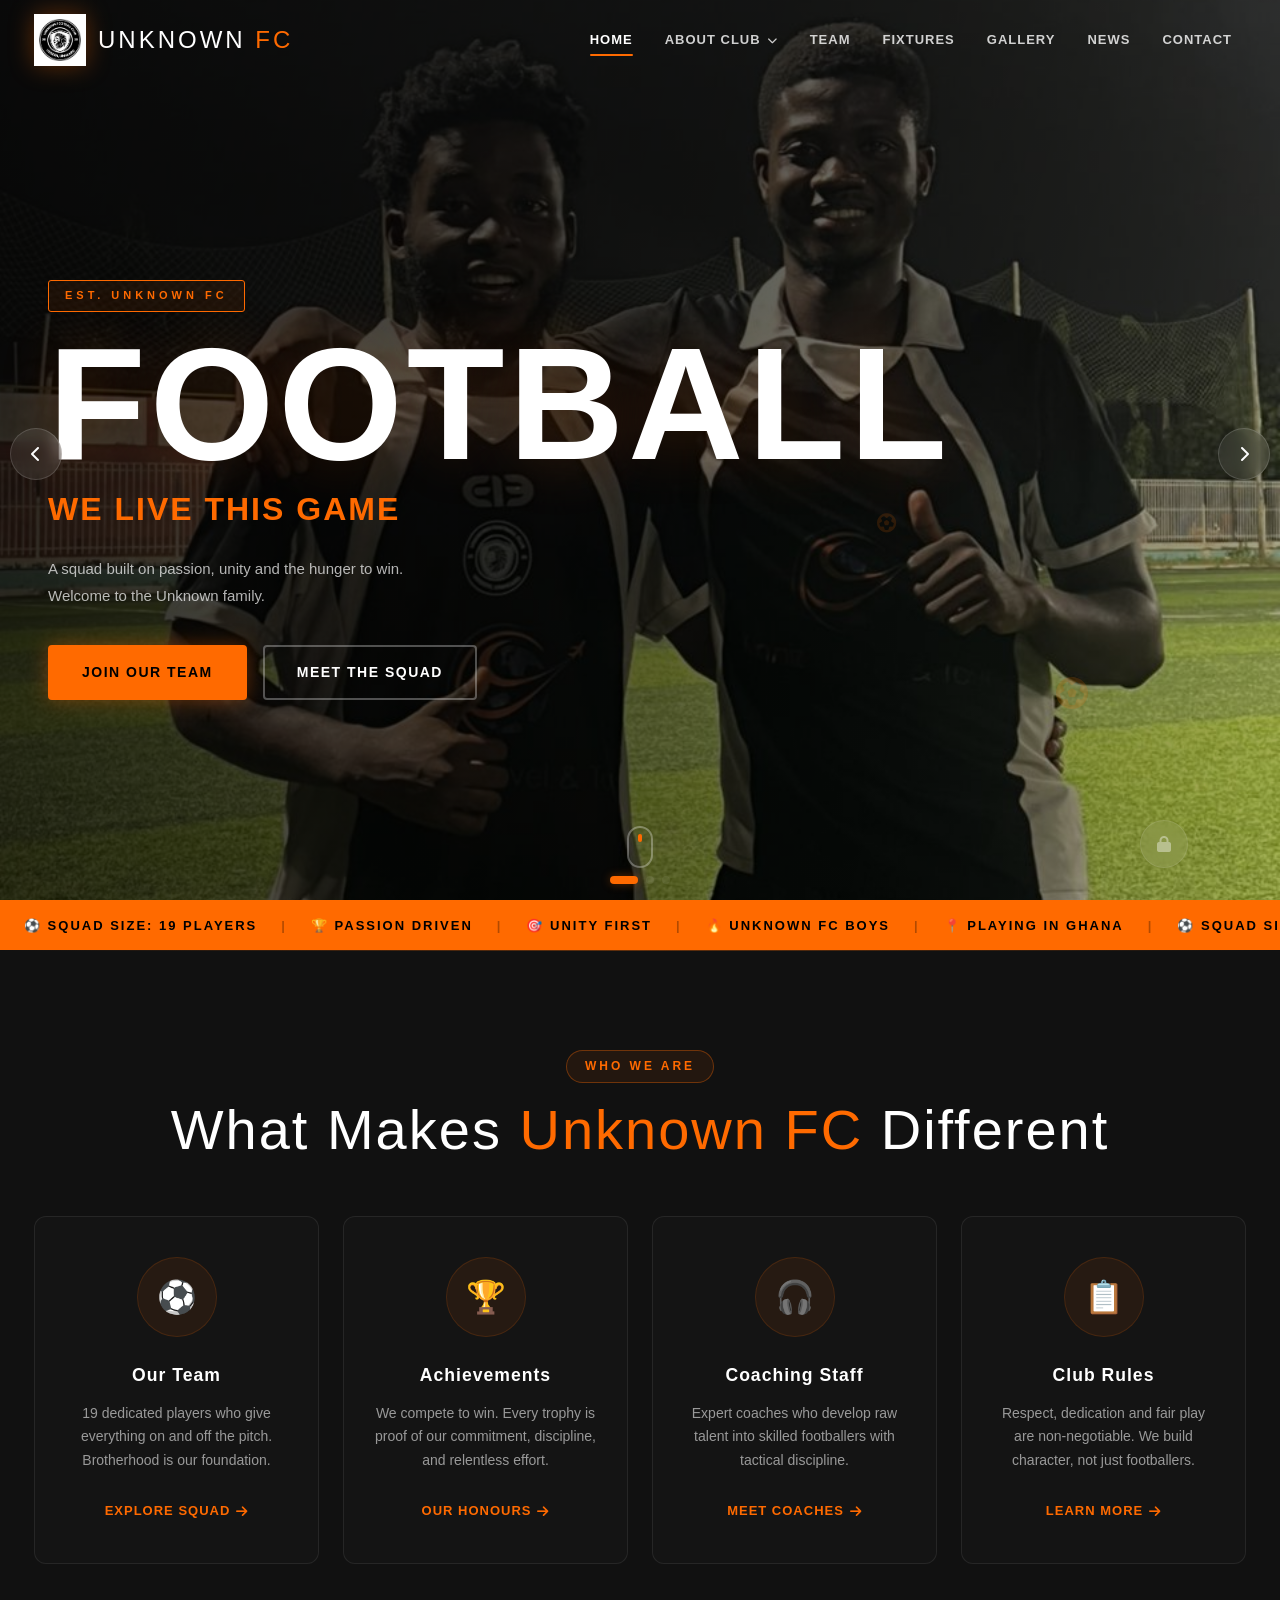
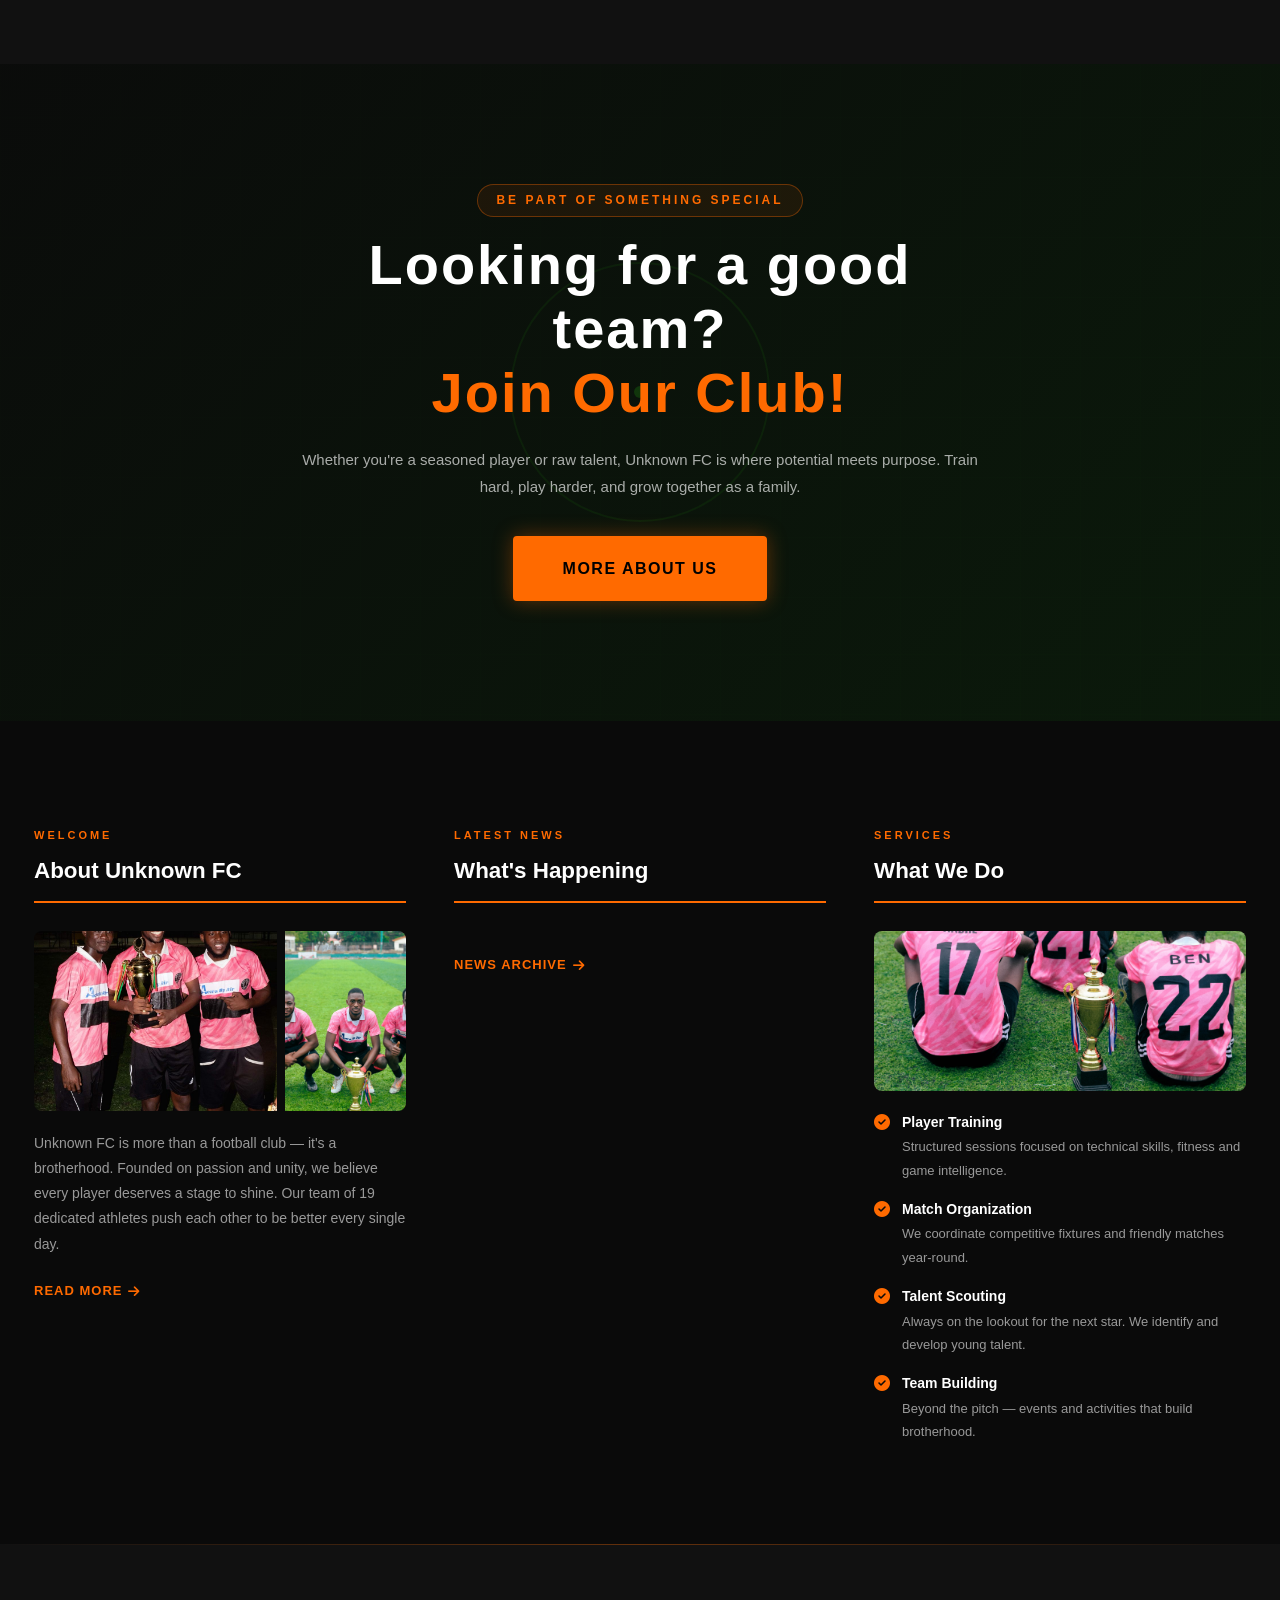
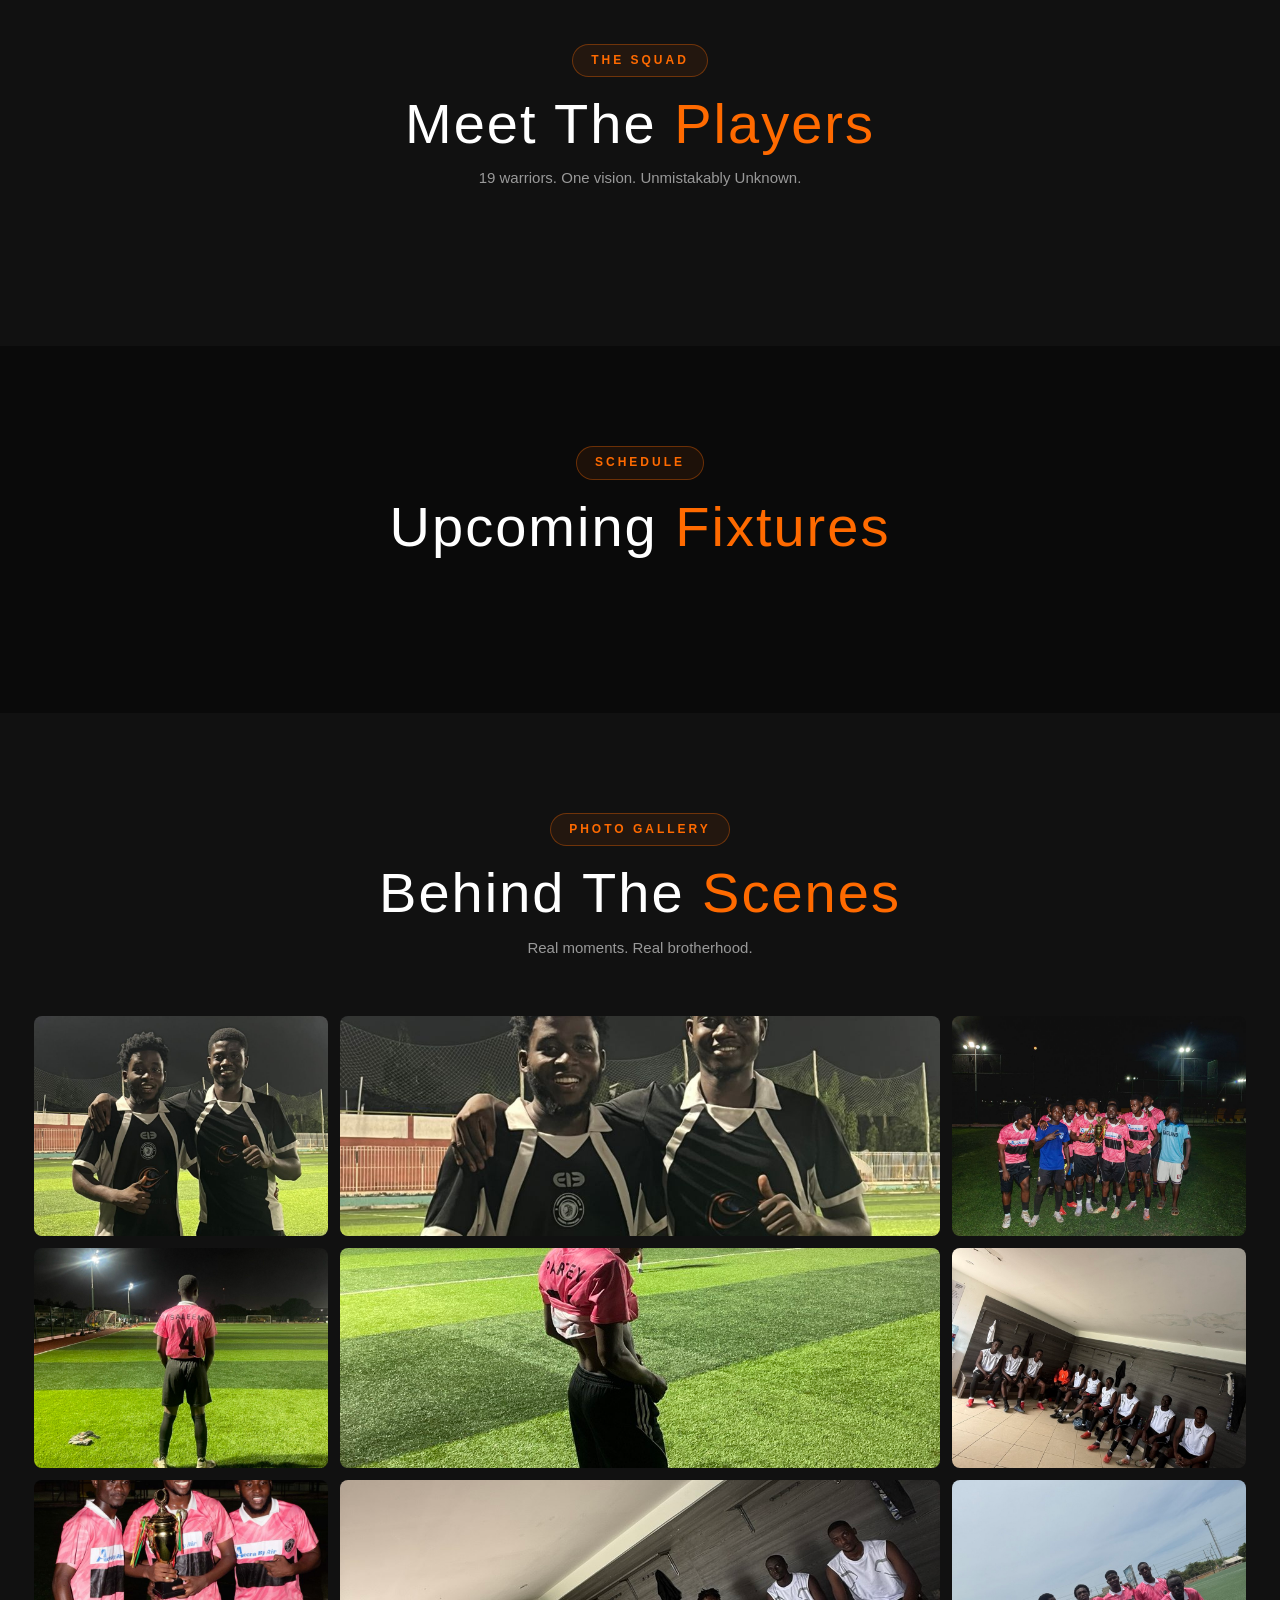
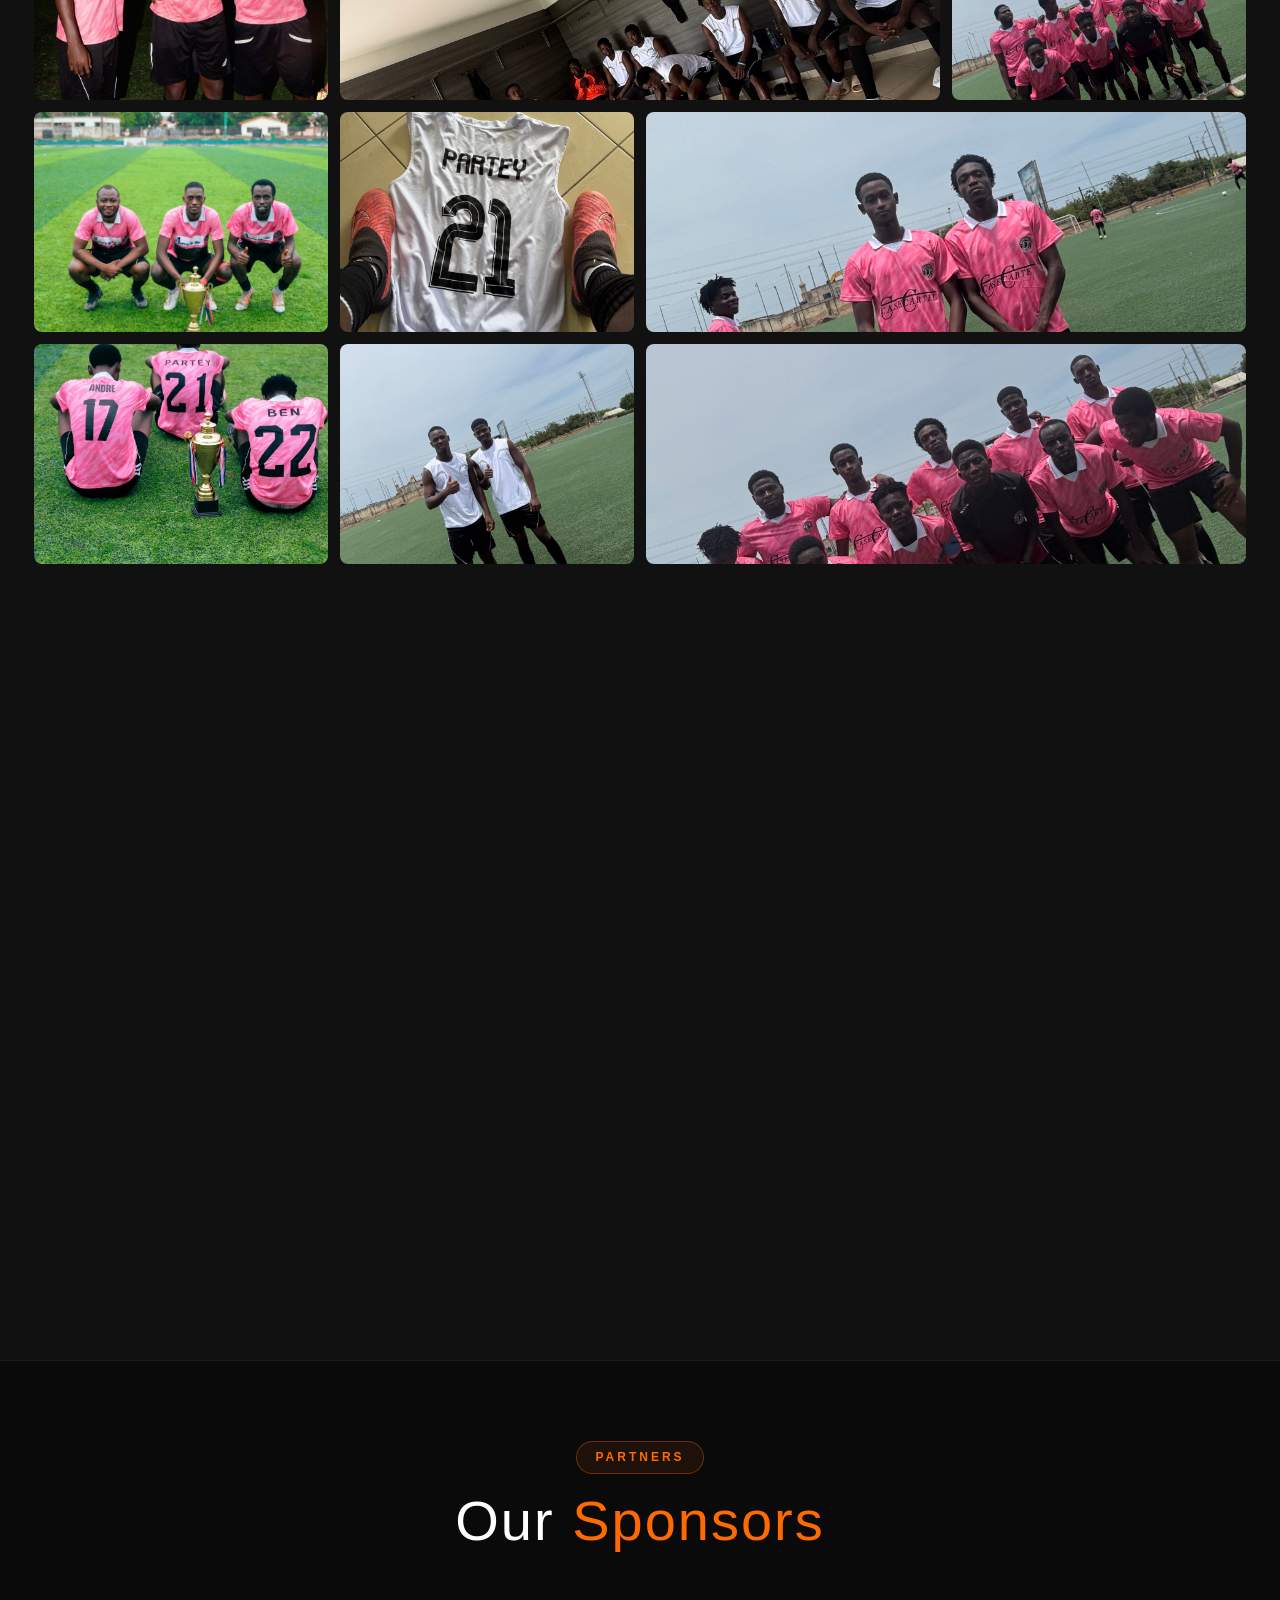
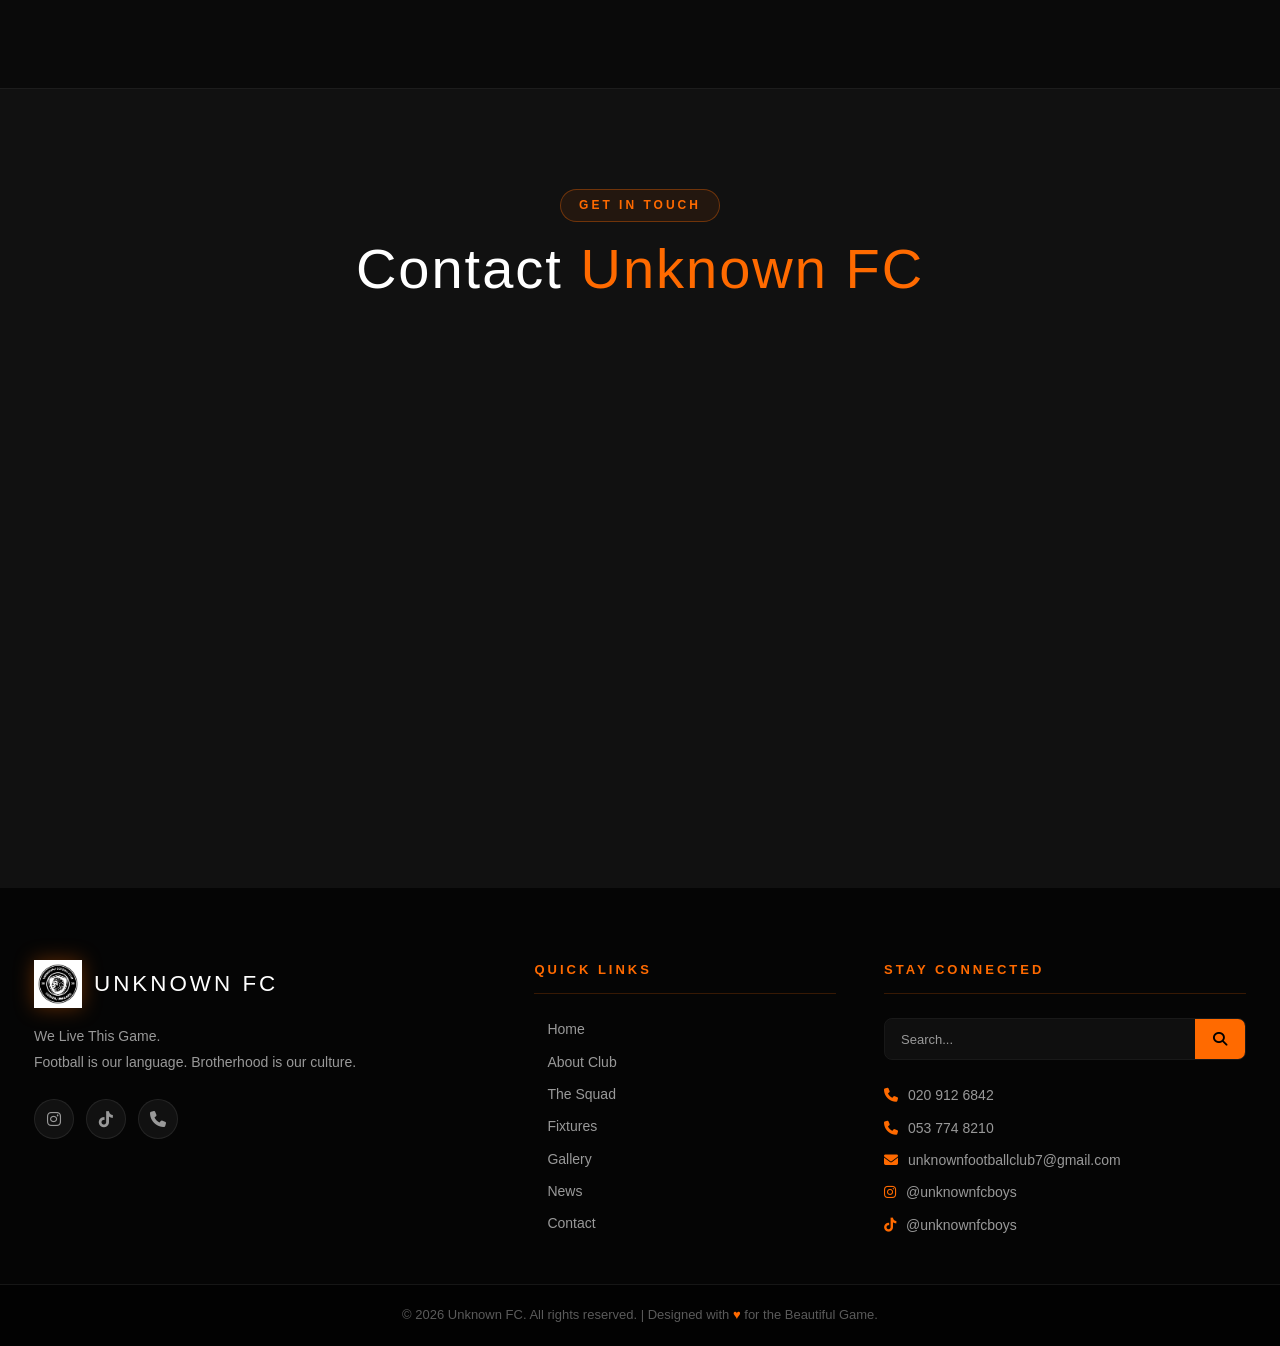
==== commit f216ecfb: "Add files via upload" ====
--- a/index.html
+++ b/index.html
@@ -1,862 +1,436 @@
-<!DOCTYPE html>
-<html lang="en">
-<head>
-  <meta charset="UTF-8" />
-  <meta name="viewport" content="width=device-width, initial-scale=1.0" />
-  <title>Unknown FC | We Live This Game</title>
-  <link rel="icon" type="image/png" href="logo.png" />
-  <link href="https://fonts.googleapis.com/css2?family=Bebas+Neue&family=Montserrat:wght@400;600;700;900&family=Poppins:wght@300;400;500;600&display=swap" rel="stylesheet" />
-  <link rel="stylesheet" href="https://cdnjs.cloudflare.com/ajax/libs/font-awesome/6.5.0/css/all.min.css" />
-  <link rel="stylesheet" href="https://cdn.jsdelivr.net/npm/swiper@11/swiper-bundle.min.css" />
-  <link rel="stylesheet" href="style.css" />
-</head>
-<body>
-
-  <!-- ===== NAVBAR ===== -->
-  <nav class="navbar" id="navbar">
-    <div class="nav-container">
-      <div class="nav-logo">
-        <img src="logo.png" alt="Unknown FC Logo" class="logo-img" />
-        <span class="logo-text">UNKNOWN <span class="accent">FC</span></span>
-      </div>
-      <ul class="nav-links" id="navLinks">
-        <li><a href="#home" class="nav-link active">Home</a></li>
-        <li class="dropdown">
-          <a href="#about" class="nav-link">About Club <i class="fas fa-chevron-down"></i></a>
-          <ul class="dropdown-menu">
-            <li><a href="#about">Club Info</a></li>
-            <li><a href="#coaches">Coaches</a></li>
-            <li><a href="#about">Training Grounds</a></li>
-            <li><a href="#about">Academy</a></li>
-          </ul>
-        </li>
-        <li><a href="#team" class="nav-link">Team</a></li>
-        <li><a href="#fixtures" class="nav-link">Fixtures</a></li>
-        <li><a href="#gallery" class="nav-link">Gallery</a></li>
-        <li><a href="#news" class="nav-link">News</a></li>
-        <li><a href="#contact" class="nav-link">Contact</a></li>
-      </ul>
-      <div class="hamburger" id="hamburger">
-        <span></span><span></span><span></span>
-      </div>
-    </div>
-  </nav>
-
-  <!-- ===== HERO SECTION ===== -->
-  <section class="hero" id="home">
-    <div class="hero-slider swiper">
-      <div class="swiper-wrapper">
-
-        <!-- Slide 1 -->
-        <div class="swiper-slide hero-slide" style="background-image: url('photo1.jpeg');">
-          <div class="hero-overlay"></div>
-          <div class="hero-content">
-            <div class="hero-badge fade-in">EST. UNKNOWN FC</div>
-            <h1 class="hero-title fade-in">FOOTBALL</h1>
-            <h2 class="hero-sub fade-in">We Live This Game</h2>
-            <p class="hero-desc fade-in">A squad built on passion, unity and the hunger to win.<br>Welcome to the Unknown family.</p>
-            <div class="hero-buttons fade-in">
-              <a href="#contact" class="btn btn-primary">Join Our Team</a>
-              <a href="#team" class="btn btn-ghost">Meet The Squad</a>
-            </div>
-          </div>
-          <div class="floating-ball ball1"><i class="fas fa-futbol"></i></div>
-          <div class="floating-ball ball2"><i class="fas fa-futbol"></i></div>
-        </div>
-
-        <!-- Slide 2 -->
-        <div class="swiper-slide hero-slide" style="background-image: url('photo2.jpeg');">
-          <div class="hero-overlay"></div>
-          <div class="hero-content">
-            <div class="hero-badge fade-in">THE BROTHERHOOD</div>
-            <h1 class="hero-title fade-in">UNITED</h1>
-            <h2 class="hero-sub fade-in">One Team. One Dream.</h2>
-            <p class="hero-desc fade-in">Every match is a story. Every goal is a statement.<br>We are Unknown FC.</p>
-            <div class="hero-buttons fade-in">
-              <a href="#gallery" class="btn btn-primary">View Gallery</a>
-              <a href="#fixtures" class="btn btn-ghost">Our Fixtures</a>
-            </div>
-          </div>
-        </div>
-
-        <!-- Slide 3 -->
-        <div class="swiper-slide hero-slide" style="background-image: url('photo3.jpeg');">
-          <div class="hero-overlay"></div>
-          <div class="hero-content">
-            <div class="hero-badge fade-in">THE SQUAD</div>
-            <h1 class="hero-title fade-in">LEGENDS</h1>
-            <h2 class="hero-sub fade-in">In The Making.</h2>
-            <p class="hero-desc fade-in">19 players. Infinite potential. Zero limits.<br>Watch us rise.</p>
-            <div class="hero-buttons fade-in">
-              <a href="#team" class="btn btn-primary">Meet The Team</a>
-              <a href="#contact" class="btn btn-ghost">Contact Us</a>
-            </div>
-          </div>
-        </div>
-
-      </div>
-      <div class="swiper-button-next hero-next"><i class="fas fa-chevron-right"></i></div>
-      <div class="swiper-button-prev hero-prev"><i class="fas fa-chevron-left"></i></div>
-      <div class="swiper-pagination hero-pagination"></div>
-    </div>
-
-    <!-- Scroll indicator -->
-    <div class="scroll-indicator">
-      <div class="scroll-dot"></div>
-    </div>
-  </section>
-
-  <!-- ===== STATS TICKER ===== -->
-  <div class="stats-ticker">
-    <div class="ticker-inner">
-      <span>⚽ Squad Size: 19 Players</span>
-      <span class="divider">|</span>
-      <span>🏆 Passion Driven</span>
-      <span class="divider">|</span>
-      <span>🎯 Unity First</span>
-      <span class="divider">|</span>
-      <span>🔥 Unknown FC Boys</span>
-      <span class="divider">|</span>
-      <span>📍 Playing In Ghana</span>
-      <span class="divider">|</span>
-      <span>⚽ Squad Size: 19 Players</span>
-      <span class="divider">|</span>
-      <span>🏆 Passion Driven</span>
-      <span class="divider">|</span>
-      <span>🎯 Unity First</span>
-      <span class="divider">|</span>
-      <span>🔥 Unknown FC Boys</span>
-    </div>
-  </div>
-
-  <!-- ===== FEATURE CARDS ===== -->
-  <section class="features" id="about">
-    <div class="container">
-      <div class="section-header">
-        <span class="section-tag">Who We Are</span>
-        <h2 class="section-title">What Makes <span class="accent">Unknown FC</span> Different</h2>
-      </div>
-      <div class="features-grid">
-
-        <div class="feature-card reveal">
-          <div class="feature-icon-wrap">
-            <div class="feature-icon">⚽</div>
-          </div>
-          <h3>Our Team</h3>
-          <p>19 dedicated players who give everything on and off the pitch. Brotherhood is our foundation.</p>
-          <a href="#team" class="feature-link">Explore Squad <i class="fas fa-arrow-right"></i></a>
-        </div>
-
-        <div class="feature-card reveal">
-          <div class="feature-icon-wrap">
-            <div class="feature-icon">🏆</div>
-          </div>
-          <h3>Achievements</h3>
-          <p>We compete to win. Every trophy is proof of our commitment, discipline, and relentless effort.</p>
-          <a href="#about" class="feature-link">Our Honours <i class="fas fa-arrow-right"></i></a>
-        </div>
-
-        <div class="feature-card reveal">
-          <div class="feature-icon-wrap">
-            <div class="feature-icon">🎧</div>
-          </div>
-          <h3>Coaching Staff</h3>
-          <p>Expert coaches who develop raw talent into skilled footballers with tactical discipline.</p>
-          <a href="#coaches" class="feature-link">Meet Coaches <i class="fas fa-arrow-right"></i></a>
-        </div>
-
-        <div class="feature-card reveal">
-          <div class="feature-icon-wrap">
-            <div class="feature-icon">📋</div>
-          </div>
-          <h3>Club Rules</h3>
-          <p>Respect, dedication and fair play are non-negotiable. We build character, not just footballers.</p>
-          <a href="#contact" class="feature-link">Learn More <i class="fas fa-arrow-right"></i></a>
-        </div>
-
-      </div>
-    </div>
-  </section>
-
-  <!-- ===== CTA PITCH SECTION ===== -->
-  <section class="cta-section parallax-section" id="cta">
-    <div class="pitch-overlay"></div>
-    <div class="container">
-      <div class="cta-content reveal">
-        <span class="section-tag">Be Part of Something Special</span>
-        <h2 class="cta-title">Looking for a good team?<br><span class="accent">Join Our Club!</span></h2>
-        <p class="cta-desc">Whether you're a seasoned player or raw talent, Unknown FC is where potential meets purpose. Train hard, play harder, and grow together as a family.</p>
-        <a href="#contact" class="btn btn-primary btn-large">More About Us</a>
-      </div>
-    </div>
-    <div class="pitch-lines">
-      <div class="center-circle"></div>
-      <div class="center-dot"></div>
-    </div>
-  </section>
-
-  <!-- ===== CONTENT 3 COLUMNS ===== -->
-  <section class="content-section" id="news">
-    <div class="container">
-      <div class="content-grid">
-
-        <!-- Col 1: Welcome -->
-        <div class="content-col reveal">
-          <div class="col-header">
-            <span class="col-tag">Welcome</span>
-            <h3>About Unknown FC</h3>
-          </div>
-          <div class="welcome-imgs">
-            <img src="photo4.jpeg" alt="Team" class="welcome-img-main zoom-img" />
-            <img src="photo5.jpeg" alt="Players" class="welcome-img-side zoom-img" />
-          </div>
-          <p>Unknown FC is more than a football club — it's a brotherhood. Founded on passion and unity, we believe every player deserves a stage to shine. Our team of 19 dedicated athletes push each other to be better every single day.</p>
-          <a href="#team" class="text-link">Read more <i class="fas fa-arrow-right"></i></a>
-        </div>
-
-        <!-- Col 2: Latest News -->
-        <div class="content-col reveal">
-          <div class="col-header">
-            <span class="col-tag">Latest News</span>
-            <h3>What's Happening</h3>
-          </div>
-          <div class="news-list">
-            <div class="news-item">
-              <div class="news-date"><i class="fas fa-calendar-alt"></i> March 28, 2026</div>
-              <h4><a href="#">Unknown FC Dominates in Latest 5-A-Side Tournament</a></h4>
-              <p>The squad showed incredible form, with outstanding performances from multiple players...</p>
-            </div>
-            <div class="news-item">
-              <div class="news-date"><i class="fas fa-calendar-alt"></i> March 15, 2026</div>
-              <h4><a href="#">New Training Regime Kicks Off This Season</a></h4>
-              <p>Coaching staff unveil new tactical approaches ahead of the upcoming fixtures...</p>
-            </div>
-            <div class="news-item">
-              <div class="news-date"><i class="fas fa-calendar-alt"></i> March 02, 2026</div>
-              <h4><a href="#">Squad Photo Shoot — Behind The Scenes</a></h4>
-              <p>Check out exclusive behind-the-scenes moments from our latest team photoshoot...</p>
-            </div>
-            <div class="news-item">
-              <div class="news-date"><i class="fas fa-calendar-alt"></i> February 18, 2026</div>
-              <h4><a href="#">Unknown FC Officially on Instagram & TikTok</a></h4>
-              <p>Follow us @unknownfcboys for exclusive content, match highlights and more...</p>
-            </div>
-          </div>
-          <a href="#" class="text-link">News Archive <i class="fas fa-arrow-right"></i></a>
-        </div>
-
-        <!-- Col 3: What We Do -->
-        <div class="content-col reveal">
-          <div class="col-header">
-            <span class="col-tag">Services</span>
-            <h3>What We Do</h3>
-          </div>
-          <img src="photo6.jpeg" alt="Training" class="service-img zoom-img" />
-          <ul class="service-list">
-            <li><i class="fas fa-check-circle"></i> <div><strong>Player Training</strong><p>Structured sessions focused on technical skills, fitness and game intelligence.</p></div></li>
-            <li><i class="fas fa-check-circle"></i> <div><strong>Match Organization</strong><p>We coordinate competitive fixtures and friendly matches year-round.</p></div></li>
-            <li><i class="fas fa-check-circle"></i> <div><strong>Talent Scouting</strong><p>Always on the lookout for the next star. We identify and develop young talent.</p></div></li>
-            <li><i class="fas fa-check-circle"></i> <div><strong>Team Building</strong><p>Beyond the pitch — events and activities that build brotherhood.</p></div></li>
-          </ul>
-        </div>
-
-      </div>
-    </div>
-  </section>
-
-  <!-- ===== TEAM SECTION ===== -->
-  <section class="team-section" id="team">
-    <div class="container">
-      <div class="section-header">
-        <span class="section-tag">The Squad</span>
-        <h2 class="section-title">Meet The <span class="accent">Players</span></h2>
-        <p class="section-desc">19 warriors. One vision. Unmistakably Unknown.</p>
-      </div>
-
-      <div class="squad-grid">
-
-        <div class="player-card reveal">
-          <div class="player-num">01</div>
-          <div class="player-img-wrap">
-            <img src="photo1.jpeg" alt="Andy Johnfiah" class="player-img" />
-            <div class="player-overlay">
-              <div class="player-socials">
-                <a href="https://www.instagram.com/unknownfcboys" target="_blank"><i class="fab fa-instagram"></i></a>
-                <a href="https://www.tiktok.com/@unknownfcboys" target="_blank"><i class="fab fa-tiktok"></i></a>
-              </div>
-            </div>
-          </div>
-          <div class="player-info">
-            <h4>Andy Johnfiah</h4>
-            <span class="player-pos">Player</span>
-          </div>
-        </div>
-
-        <div class="player-card reveal">
-          <div class="player-num">02</div>
-          <div class="player-img-wrap">
-            <img src="photo2.jpeg" alt="Lord Ayamga" class="player-img" />
-            <div class="player-overlay">
-              <div class="player-socials">
-                <a href="https://www.instagram.com/unknownfcboys" target="_blank"><i class="fab fa-instagram"></i></a>
-                <a href="https://www.tiktok.com/@unknownfcboys" target="_blank"><i class="fab fa-tiktok"></i></a>
-              </div>
-            </div>
-          </div>
-          <div class="player-info">
-            <h4>Lord Ayamga</h4>
-            <span class="player-pos">Player</span>
-          </div>
-        </div>
-
-        <div class="player-card reveal">
-          <div class="player-num">03</div>
-          <div class="player-img-wrap">
-            <img src="photo3.jpeg" alt="Thomas Partey" class="player-img" />
-            <div class="player-overlay">
-              <div class="player-socials">
-                <a href="https://www.instagram.com/unknownfcboys" target="_blank"><i class="fab fa-instagram"></i></a>
-                <a href="https://www.tiktok.com/@unknownfcboys" target="_blank"><i class="fab fa-tiktok"></i></a>
-              </div>
-            </div>
-          </div>
-          <div class="player-info">
-            <h4>Thomas Partey</h4>
-            <span class="player-pos">Midfielder</span>
-          </div>
-        </div>
-
-        <div class="player-card reveal">
-          <div class="player-num">04</div>
-          <div class="player-img-wrap">
-            <img src="photo4.jpeg" alt="Prince Bonney" class="player-img" />
-            <div class="player-overlay">
-              <div class="player-socials">
-                <a href="https://www.instagram.com/unknownfcboys" target="_blank"><i class="fab fa-instagram"></i></a>
-                <a href="https://www.tiktok.com/@unknownfcboys" target="_blank"><i class="fab fa-tiktok"></i></a>
-              </div>
-            </div>
-          </div>
-          <div class="player-info">
-            <h4>Prince Bonney</h4>
-            <span class="player-pos">Player</span>
-          </div>
-        </div>
-
-        <div class="player-card reveal">
-          <div class="player-num">05</div>
-          <div class="player-img-wrap">
-            <img src="photo5.jpeg" alt="Gilbert Selasi" class="player-img" />
-            <div class="player-overlay">
-              <div class="player-socials">
-                <a href="https://www.instagram.com/unknownfcboys" target="_blank"><i class="fab fa-instagram"></i></a>
-                <a href="https://www.tiktok.com/@unknownfcboys" target="_blank"><i class="fab fa-tiktok"></i></a>
-              </div>
-            </div>
-          </div>
-          <div class="player-info">
-            <h4>Gilbert Selasi</h4>
-            <span class="player-pos">Player</span>
-          </div>
-        </div>
-
-        <div class="player-card reveal">
-          <div class="player-num">06</div>
-          <div class="player-img-wrap">
-            <img src="photo6.jpeg" alt="André Lamar Ayebo" class="player-img" />
-            <div class="player-overlay">
-              <div class="player-socials">
-                <a href="https://www.instagram.com/unknownfcboys" target="_blank"><i class="fab fa-instagram"></i></a>
-                <a href="https://www.tiktok.com/@unknownfcboys" target="_blank"><i class="fab fa-tiktok"></i></a>
-              </div>
-            </div>
-          </div>
-          <div class="player-info">
-            <h4>André Lamar Ayebo</h4>
-            <span class="player-pos">Player</span>
-          </div>
-        </div>
-
-        <div class="player-card reveal">
-          <div class="player-num">07</div>
-          <div class="player-img-wrap">
-            <img src="photo7.jpeg" alt="Asiedu Samuel" class="player-img" />
-            <div class="player-overlay">
-              <div class="player-socials">
-                <a href="https://www.instagram.com/unknownfcboys" target="_blank"><i class="fab fa-instagram"></i></a>
-                <a href="https://www.tiktok.com/@unknownfcboys" target="_blank"><i class="fab fa-tiktok"></i></a>
-              </div>
-            </div>
-          </div>
-          <div class="player-info">
-            <h4>Asiedu Samuel</h4>
-            <span class="player-pos">Player</span>
-          </div>
-        </div>
-
-        <div class="player-card reveal">
-          <div class="player-num">08</div>
-          <div class="player-img-wrap">
-            <img src="photo8.jpeg" alt="Divassa Amartey" class="player-img" />
-            <div class="player-overlay">
-              <div class="player-socials">
-                <a href="https://www.instagram.com/unknownfcboys" target="_blank"><i class="fab fa-instagram"></i></a>
-                <a href="https://www.tiktok.com/@unknownfcboys" target="_blank"><i class="fab fa-tiktok"></i></a>
-              </div>
-            </div>
-          </div>
-          <div class="player-info">
-            <h4>Divassa Amartey</h4>
-            <span class="player-pos">Player</span>
-          </div>
-        </div>
-
-        <div class="player-card reveal">
-          <div class="player-num">09</div>
-          <div class="player-img-wrap">
-            <img src="photo9.jpeg" alt="Agala Derick Kwame" class="player-img" />
-            <div class="player-overlay">
-              <div class="player-socials">
-                <a href="https://www.instagram.com/unknownfcboys" target="_blank"><i class="fab fa-instagram"></i></a>
-                <a href="https://www.tiktok.com/@unknownfcboys" target="_blank"><i class="fab fa-tiktok"></i></a>
-              </div>
-            </div>
-          </div>
-          <div class="player-info">
-            <h4>Agala Derick Kwame</h4>
-            <span class="player-pos">Player</span>
-          </div>
-        </div>
-
-        <div class="player-card reveal">
-          <div class="player-num">10</div>
-          <div class="player-img-wrap">
-            <img src="photo10.jpeg" alt="Luqman Said" class="player-img" />
-            <div class="player-overlay">
-              <div class="player-socials">
-                <a href="https://www.instagram.com/unknownfcboys" target="_blank"><i class="fab fa-instagram"></i></a>
-                <a href="https://www.tiktok.com/@unknownfcboys" target="_blank"><i class="fab fa-tiktok"></i></a>
-              </div>
-            </div>
-          </div>
-          <div class="player-info">
-            <h4>Luqman Said</h4>
-            <span class="player-pos">Forward</span>
-          </div>
-        </div>
-
-        <div class="player-card reveal">
-          <div class="player-num">11</div>
-          <div class="player-img-wrap">
-            <img src="photo11.jpeg" alt="Frank Arhin Issachar" class="player-img" />
-            <div class="player-overlay">
-              <div class="player-socials">
-                <a href="https://www.instagram.com/unknownfcboys" target="_blank"><i class="fab fa-instagram"></i></a>
-                <a href="https://www.tiktok.com/@unknownfcboys" target="_blank"><i class="fab fa-tiktok"></i></a>
-              </div>
-            </div>
-          </div>
-          <div class="player-info">
-            <h4>Frank Arhin Issachar</h4>
-            <span class="player-pos">Player</span>
-          </div>
-        </div>
-
-        <div class="player-card reveal">
-          <div class="player-num">12</div>
-          <div class="player-img-wrap">
-            <img src="photo1.jpeg" alt="Abdul Sadat Smart" class="player-img" />
-            <div class="player-overlay">
-              <div class="player-socials">
-                <a href="https://www.instagram.com/unknownfcboys" target="_blank"><i class="fab fa-instagram"></i></a>
-                <a href="https://www.tiktok.com/@unknownfcboys" target="_blank"><i class="fab fa-tiktok"></i></a>
-              </div>
-            </div>
-          </div>
-          <div class="player-info">
-            <h4>Abdul Sadat Smart</h4>
-            <span class="player-pos">Player</span>
-          </div>
-        </div>
-
-        <div class="player-card reveal">
-          <div class="player-num">13</div>
-          <div class="player-img-wrap">
-            <img src="photo2.jpeg" alt="Ahmed Saleem" class="player-img" />
-            <div class="player-overlay">
-              <div class="player-socials">
-                <a href="https://www.instagram.com/unknownfcboys" target="_blank"><i class="fab fa-instagram"></i></a>
-                <a href="https://www.tiktok.com/@unknownfcboys" target="_blank"><i class="fab fa-tiktok"></i></a>
-              </div>
-            </div>
-          </div>
-          <div class="player-info">
-            <h4>Ahmed Saleem</h4>
-            <span class="player-pos">Player</span>
-          </div>
-        </div>
-
-        <div class="player-card reveal">
-          <div class="player-num">14</div>
-          <div class="player-img-wrap">
-            <img src="photo3.jpeg" alt="Godson Emmanuel" class="player-img" />
-            <div class="player-overlay">
-              <div class="player-socials">
-                <a href="https://www.instagram.com/unknownfcboys" target="_blank"><i class="fab fa-instagram"></i></a>
-                <a href="https://www.tiktok.com/@unknownfcboys" target="_blank"><i class="fab fa-tiktok"></i></a>
-              </div>
-            </div>
-          </div>
-          <div class="player-info">
-            <h4>Godson Emmanuel</h4>
-            <span class="player-pos">Player</span>
-          </div>
-        </div>
-
-        <div class="player-card reveal">
-          <div class="player-num">15</div>
-          <div class="player-img-wrap">
-            <img src="photo4.jpeg" alt="Benjamin Nii Odai" class="player-img" />
-            <div class="player-overlay">
-              <div class="player-socials">
-                <a href="https://www.instagram.com/unknownfcboys" target="_blank"><i class="fab fa-instagram"></i></a>
-                <a href="https://www.tiktok.com/@unknownfcboys" target="_blank"><i class="fab fa-tiktok"></i></a>
-              </div>
-            </div>
-          </div>
-          <div class="player-info">
-            <h4>Benjamin Nii Odai</h4>
-            <span class="player-pos">Player</span>
-          </div>
-        </div>
-
-        <div class="player-card reveal">
-          <div class="player-num">16</div>
-          <div class="player-img-wrap">
-            <img src="photo5.jpeg" alt="Kumi Francis" class="player-img" />
-            <div class="player-overlay">
-              <div class="player-socials">
-                <a href="https://www.instagram.com/unknownfcboys" target="_blank"><i class="fab fa-instagram"></i></a>
-                <a href="https://www.tiktok.com/@unknownfcboys" target="_blank"><i class="fab fa-tiktok"></i></a>
-              </div>
-            </div>
-          </div>
-          <div class="player-info">
-            <h4>Kumi Francis</h4>
-            <span class="player-pos">Player</span>
-          </div>
-        </div>
-
-        <div class="player-card reveal">
-          <div class="player-num">17</div>
-          <div class="player-img-wrap">
-            <img src="photo6.jpeg" alt="Jakes Kyei" class="player-img" />
-            <div class="player-overlay">
-              <div class="player-socials">
-                <a href="https://www.instagram.com/unknownfcboys" target="_blank"><i class="fab fa-instagram"></i></a>
-                <a href="https://www.tiktok.com/@unknownfcboys" target="_blank"><i class="fab fa-tiktok"></i></a>
-              </div>
-            </div>
-          </div>
-          <div class="player-info">
-            <h4>Jakes Kyei</h4>
-            <span class="player-pos">Player</span>
-          </div>
-        </div>
-
-        <div class="player-card reveal">
-          <div class="player-num">18</div>
-          <div class="player-img-wrap">
-            <img src="photo7.jpeg" alt="Abdul Majeed Idrissa" class="player-img" />
-            <div class="player-overlay">
-              <div class="player-socials">
-                <a href="https://www.instagram.com/unknownfcboys" target="_blank"><i class="fab fa-instagram"></i></a>
-                <a href="https://www.tiktok.com/@unknownfcboys" target="_blank"><i class="fab fa-tiktok"></i></a>
-              </div>
-            </div>
-          </div>
-          <div class="player-info">
-            <h4>Abdul Majeed Idrissa</h4>
-            <span class="player-pos">Player</span>
-          </div>
-        </div>
-
-        <div class="player-card reveal">
-          <div class="player-num">19</div>
-          <div class="player-img-wrap">
-            <img src="photo8.jpeg" alt="Lumor Drachma" class="player-img" />
-            <div class="player-overlay">
-              <div class="player-socials">
-                <a href="https://www.instagram.com/unknownfcboys" target="_blank"><i class="fab fa-instagram"></i></a>
-                <a href="https://www.tiktok.com/@unknownfcboys" target="_blank"><i class="fab fa-tiktok"></i></a>
-              </div>
-            </div>
-          </div>
-          <div class="player-info">
-            <h4>Lumor Drachma</h4>
-            <span class="player-pos">Player</span>
-          </div>
-        </div>
-
-      </div>
-    </div>
-  </section>
-
-  <!-- ===== FIXTURES ===== -->
-  <section class="fixtures-section" id="fixtures">
-    <div class="container">
-      <div class="section-header">
-        <span class="section-tag">Schedule</span>
-        <h2 class="section-title">Upcoming <span class="accent">Fixtures</span></h2>
-      </div>
-      <div class="fixtures-list">
-        <div class="fixture-item reveal">
-          <div class="fixture-date">
-            <span class="fix-day">15</span>
-            <span class="fix-month">APR</span>
-          </div>
-          <div class="fixture-teams">
-            <span class="home-team">Unknown FC</span>
-            <div class="fixture-vs"><span>VS</span></div>
-            <span class="away-team">Rivals XI</span>
-          </div>
-          <div class="fixture-info">
-            <span><i class="fas fa-clock"></i> 15:00 GMT</span>
-            <span><i class="fas fa-map-marker-alt"></i> Home Ground</span>
-          </div>
-          <div class="fixture-status upcoming">Upcoming</div>
-        </div>
-
-        <div class="fixture-item reveal">
-          <div class="fixture-date">
-            <span class="fix-day">22</span>
-            <span class="fix-month">APR</span>
-          </div>
-          <div class="fixture-teams">
-            <span class="home-team">City United</span>
-            <div class="fixture-vs"><span>VS</span></div>
-            <span class="away-team">Unknown FC</span>
-          </div>
-          <div class="fixture-info">
-            <span><i class="fas fa-clock"></i> 16:00 GMT</span>
-            <span><i class="fas fa-map-marker-alt"></i> Away</span>
-          </div>
-          <div class="fixture-status upcoming">Upcoming</div>
-        </div>
-
-        <div class="fixture-item reveal">
-          <div class="fixture-date">
-            <span class="fix-day">29</span>
-            <span class="fix-month">APR</span>
-          </div>
-          <div class="fixture-teams">
-            <span class="home-team">Unknown FC</span>
-            <div class="fixture-vs"><span>VS</span></div>
-            <span class="away-team">Thunder Boys</span>
-          </div>
-          <div class="fixture-info">
-            <span><i class="fas fa-clock"></i> 14:30 GMT</span>
-            <span><i class="fas fa-map-marker-alt"></i> Home Ground</span>
-          </div>
-          <div class="fixture-status upcoming">Upcoming</div>
-        </div>
-
-        <div class="fixture-item past reveal">
-          <div class="fixture-date">
-            <span class="fix-day">28</span>
-            <span class="fix-month">MAR</span>
-          </div>
-          <div class="fixture-teams">
-            <span class="home-team">Unknown FC</span>
-            <div class="fixture-vs score"><span>3 - 1</span></div>
-            <span class="away-team">East Side FC</span>
-          </div>
-          <div class="fixture-info">
-            <span><i class="fas fa-clock"></i> Full Time</span>
-            <span><i class="fas fa-map-marker-alt"></i> Home Ground</span>
-          </div>
-          <div class="fixture-status win">Win</div>
-        </div>
-      </div>
-    </div>
-  </section>
-
-  <!-- ===== GALLERY ===== -->
-  <section class="gallery-section" id="gallery">
-    <div class="container">
-      <div class="section-header">
-        <span class="section-tag">Photo Gallery</span>
-        <h2 class="section-title">Behind The <span class="accent">Scenes</span></h2>
-        <p class="section-desc">Real moments. Real brotherhood.</p>
-      </div>
-      <div class="gallery-grid">
-        <div class="gallery-item reveal"><img src="photo1.jpeg" alt="Gallery 1" /><div class="gallery-overlay"><i class="fas fa-expand"></i></div></div>
-        <div class="gallery-item gallery-large reveal"><img src="photo2.jpeg" alt="Gallery 2" /><div class="gallery-overlay"><i class="fas fa-expand"></i></div></div>
-        <div class="gallery-item reveal"><img src="photo3.jpeg" alt="Gallery 3" /><div class="gallery-overlay"><i class="fas fa-expand"></i></div></div>
-        <div class="gallery-item reveal"><img src="photo4.jpeg" alt="Gallery 4" /><div class="gallery-overlay"><i class="fas fa-expand"></i></div></div>
-        <div class="gallery-item gallery-large reveal"><img src="photo5.jpeg" alt="Gallery 5" /><div class="gallery-overlay"><i class="fas fa-expand"></i></div></div>
-        <div class="gallery-item reveal"><img src="photo6.jpeg" alt="Gallery 6" /><div class="gallery-overlay"><i class="fas fa-expand"></i></div></div>
-        <div class="gallery-item reveal"><img src="photo7.jpeg" alt="Gallery 7" /><div class="gallery-overlay"><i class="fas fa-expand"></i></div></div>
-        <div class="gallery-item reveal"><img src="photo8.jpeg" alt="Gallery 8" /><div class="gallery-overlay"><i class="fas fa-expand"></i></div></div>
-        <div class="gallery-item reveal"><img src="photo9.jpeg" alt="Gallery 9" /><div class="gallery-overlay"><i class="fas fa-expand"></i></div></div>
-        <div class="gallery-item gallery-large reveal"><img src="photo10.jpeg" alt="Gallery 10" /><div class="gallery-overlay"><i class="fas fa-expand"></i></div></div>
-        <div class="gallery-item reveal"><img src="photo11.jpeg" alt="Gallery 11" /><div class="gallery-overlay"><i class="fas fa-expand"></i></div></div>
-      </div>
-    </div>
-    <!-- Lightbox -->
-    <div class="lightbox" id="lightbox">
-      <div class="lightbox-inner">
-        <img src="" alt="" id="lightbox-img" />
-        <button class="lightbox-close" id="lightboxClose"><i class="fas fa-times"></i></button>
-        <button class="lightbox-prev" id="lightboxPrev"><i class="fas fa-chevron-left"></i></button>
-        <button class="lightbox-next" id="lightboxNext"><i class="fas fa-chevron-right"></i></button>
-      </div>
-    </div>
-  </section>
-
-  <!-- ===== SPONSORS ===== -->
-  <section class="sponsors-section">
-    <div class="container">
-      <div class="section-header">
-        <span class="section-tag">Partners</span>
-        <h2 class="section-title">Our <span class="accent">Sponsors</span></h2>
-      </div>
-      <div class="sponsors-slider swiper">
-        <div class="swiper-wrapper">
-          <div class="swiper-slide sponsor-slide"><div class="sponsor-logo">Kenniz Travel &amp; Tour</div></div>
-          <div class="swiper-slide sponsor-slide"><div class="sponsor-logo">The 13th</div></div>
-          <div class="swiper-slide sponsor-slide"><div class="sponsor-logo">Accra by Air</div></div>
-          <div class="swiper-slide sponsor-slide"><div class="sponsor-logo">Kenniz Travel &amp; Tour</div></div>
-          <div class="swiper-slide sponsor-slide"><div class="sponsor-logo">The 13th</div></div>
-          <div class="swiper-slide sponsor-slide"><div class="sponsor-logo">Accra by Air</div></div>
-        </div>
-      </div>
-    </div>
-  </section>
-
-  <!-- ===== CONTACT ===== -->
-  <section class="contact-section" id="contact">
-    <div class="container">
-      <div class="section-header">
-        <span class="section-tag">Get In Touch</span>
-        <h2 class="section-title">Contact <span class="accent">Unknown FC</span></h2>
-      </div>
-      <div class="contact-grid">
-        <div class="contact-info reveal">
-          <h3>Reach Us Directly</h3>
-          <div class="contact-item">
-            <div class="contact-icon"><i class="fas fa-phone"></i></div>
-            <div>
-              <strong>Phone Numbers</strong>
-              <p>020 912 6842</p>
-              <p>053 774 8210</p>
-            </div>
-          </div>
-          <div class="contact-item">
-            <div class="contact-icon"><i class="fab fa-instagram"></i></div>
-            <div>
-              <strong>Instagram</strong>
-              <p><a href="https://www.instagram.com/unknownfcboys" target="_blank">@unknownfcboys</a></p>
-            </div>
-          </div>
-          <div class="contact-item">
-            <div class="contact-icon"><i class="fab fa-tiktok"></i></div>
-            <div>
-              <strong>TikTok</strong>
-              <p><a href="https://www.tiktok.com/@unknownfcboys" target="_blank">@unknownfcboys</a></p>
-            </div>
-          </div>
-          <div class="contact-socials">
-            <a href="https://www.instagram.com/unknownfcboys" target="_blank" class="social-btn"><i class="fab fa-instagram"></i></a>
-            <a href="https://www.tiktok.com/@unknownfcboys" target="_blank" class="social-btn"><i class="fab fa-tiktok"></i></a>
-            <a href="tel:0209126842" class="social-btn"><i class="fas fa-phone"></i></a>
-          </div>
-        </div>
-        <div class="contact-form reveal">
-          <h3>Send A Message</h3>
-          <form id="contactForm">
-            <div class="form-row">
-              <div class="form-group">
-                <input type="text" placeholder="Your Name" required />
-              </div>
-              <div class="form-group">
-                <input type="email" placeholder="Your Email" required />
-              </div>
-            </div>
-            <div class="form-group">
-              <input type="text" placeholder="Subject" />
-            </div>
-            <div class="form-group">
-              <textarea placeholder="Your Message..." rows="5" required></textarea>
-            </div>
-            <button type="submit" class="btn btn-primary btn-full">Send Message <i class="fas fa-paper-plane"></i></button>
-          </form>
-        </div>
-      </div>
-    </div>
-  </section>
-
-  <!-- ===== FOOTER ===== -->
-  <footer class="footer">
-    <div class="footer-main">
-      <div class="container">
-        <div class="footer-grid">
-          <!-- Left: Logo + tagline -->
-          <div class="footer-col">
-            <div class="footer-logo">
-              <img src="logo.png" alt="Unknown FC" />
-              <span>UNKNOWN <span class="accent">FC</span></span>
-            </div>
-            <p class="footer-tagline">We Live This Game.<br>Football is our language. Brotherhood is our culture.</p>
-            <div class="footer-socials">
-              <a href="https://www.instagram.com/unknownfcboys" target="_blank"><i class="fab fa-instagram"></i></a>
-              <a href="https://www.tiktok.com/@unknownfcboys" target="_blank"><i class="fab fa-tiktok"></i></a>
-              <a href="tel:0209126842"><i class="fas fa-phone"></i></a>
-            </div>
-          </div>
-
-          <!-- Center: Nav links -->
-          <div class="footer-col">
-            <h4 class="footer-heading">Quick Links</h4>
-            <ul class="footer-links">
-              <li><a href="#home">Home</a></li>
-              <li><a href="#about">About Club</a></li>
-              <li><a href="#team">The Squad</a></li>
-              <li><a href="#fixtures">Fixtures</a></li>
-              <li><a href="#gallery">Gallery</a></li>
-              <li><a href="#news">News</a></li>
-              <li><a href="#contact">Contact</a></li>
-            </ul>
-          </div>
-
-          <!-- Right: Search + socials -->
-          <div class="footer-col">
-            <h4 class="footer-heading">Stay Connected</h4>
-            <div class="footer-search">
-              <input type="text" placeholder="Search..." />
-              <button><i class="fas fa-search"></i></button>
-            </div>
-            <div class="footer-contact-info">
-              <p><i class="fas fa-phone"></i> 020 912 6842</p>
-              <p><i class="fas fa-phone"></i> 053 774 8210</p>
-              <p><i class="fab fa-instagram"></i> @unknownfcboys</p>
-              <p><i class="fab fa-tiktok"></i> @unknownfcboys</p>
-            </div>
-          </div>
-        </div>
-      </div>
-    </div>
-    <div class="footer-bottom">
-      <div class="container">
-        <p>&copy; 2026 Unknown FC. All rights reserved. | Designed with <span class="accent">&#9829;</span> for the Beautiful Game.</p>
-      </div>
-    </div>
-  </footer>
-
-  <!-- Back to Top -->
-  <button class="back-to-top" id="backToTop"><i class="fas fa-chevron-up"></i></button>
-
-  <script src="https://cdn.jsdelivr.net/npm/swiper@11/swiper-bundle.min.js"></script>
-  <script src="script.js"></script>
-</body>
-</html>
+<!DOCTYPE html>
+<html lang="en">
+<head>
+  <meta charset="UTF-8" />
+  <meta name="viewport" content="width=device-width, initial-scale=1.0" />
+  <title>Unknown FC | We Live This Game</title>
+  <link rel="icon" type="image/png" href="logo.png" />
+  <link href="https://fonts.googleapis.com/css2?family=Bebas+Neue&family=Montserrat:wght@400;600;700;900&family=Poppins:wght@300;400;500;600&display=swap" rel="stylesheet" />
+  <link rel="stylesheet" href="https://cdnjs.cloudflare.com/ajax/libs/font-awesome/6.5.0/css/all.min.css" />
+  <link rel="stylesheet" href="https://cdn.jsdelivr.net/npm/swiper@11/swiper-bundle.min.css" />
+  <link rel="stylesheet" href="style.css" />
+</head>
+<body>
+
+  <!-- ===== NAVBAR ===== -->
+  <nav class="navbar" id="navbar">
+    <div class="nav-container">
+      <div class="nav-logo">
+        <img src="logo.png" alt="Unknown FC Logo" class="logo-img" />
+        <span class="logo-text">UNKNOWN <span class="accent">FC</span></span>
+      </div>
+      <ul class="nav-links" id="navLinks">
+        <li><a href="#home" class="nav-link active">Home</a></li>
+        <li class="dropdown">
+          <a href="#about" class="nav-link">About Club <i class="fas fa-chevron-down"></i></a>
+          <ul class="dropdown-menu">
+            <li><a href="#about">Club Info</a></li>
+            <li><a href="#coaches">Coaches</a></li>
+            <li><a href="#about">Training Grounds</a></li>
+            <li><a href="#about">Academy</a></li>
+          </ul>
+        </li>
+        <li><a href="#team" class="nav-link">Team</a></li>
+        <li><a href="#fixtures" class="nav-link">Fixtures</a></li>
+        <li><a href="#gallery" class="nav-link">Gallery</a></li>
+        <li><a href="#news" class="nav-link">News</a></li>
+        <li><a href="#contact" class="nav-link">Contact</a></li>
+      </ul>
+      <div class="hamburger" id="hamburger">
+        <span></span><span></span><span></span>
+      </div>
+    </div>
+  </nav>
+
+  <!-- ===== HERO SECTION ===== -->
+  <section class="hero" id="home">
+    <div class="hero-slider swiper">
+      <div class="swiper-wrapper">
+
+        <!-- Slide 1 -->
+        <div class="swiper-slide hero-slide" style="background-image: url('photo1.jpeg');">
+          <div class="hero-overlay"></div>
+          <div class="hero-content">
+            <div class="hero-badge fade-in">EST. UNKNOWN FC</div>
+            <h1 class="hero-title fade-in">FOOTBALL</h1>
+            <h2 class="hero-sub fade-in">We Live This Game</h2>
+            <p class="hero-desc fade-in">A squad built on passion, unity and the hunger to win.<br>Welcome to the Unknown family.</p>
+            <div class="hero-buttons fade-in">
+              <a href="#contact" class="btn btn-primary">Join Our Team</a>
+              <a href="#team" class="btn btn-ghost">Meet The Squad</a>
+            </div>
+          </div>
+          <div class="floating-ball ball1"><i class="fas fa-futbol"></i></div>
+          <div class="floating-ball ball2"><i class="fas fa-futbol"></i></div>
+        </div>
+
+        <!-- Slide 2 -->
+        <div class="swiper-slide hero-slide" style="background-image: url('photo2.jpeg');">
+          <div class="hero-overlay"></div>
+          <div class="hero-content">
+            <div class="hero-badge fade-in">THE BROTHERHOOD</div>
+            <h1 class="hero-title fade-in">UNITED</h1>
+            <h2 class="hero-sub fade-in">One Team. One Dream.</h2>
+            <p class="hero-desc fade-in">Every match is a story. Every goal is a statement.<br>We are Unknown FC.</p>
+            <div class="hero-buttons fade-in">
+              <a href="#gallery" class="btn btn-primary">View Gallery</a>
+              <a href="#fixtures" class="btn btn-ghost">Our Fixtures</a>
+            </div>
+          </div>
+        </div>
+
+        <!-- Slide 3 -->
+        <div class="swiper-slide hero-slide" style="background-image: url('photo3.jpeg');">
+          <div class="hero-overlay"></div>
+          <div class="hero-content">
+            <div class="hero-badge fade-in">THE SQUAD</div>
+            <h1 class="hero-title fade-in">LEGENDS</h1>
+            <h2 class="hero-sub fade-in">In The Making.</h2>
+            <p class="hero-desc fade-in">19 players. Infinite potential. Zero limits.<br>Watch us rise.</p>
+            <div class="hero-buttons fade-in">
+              <a href="#team" class="btn btn-primary">Meet The Team</a>
+              <a href="#contact" class="btn btn-ghost">Contact Us</a>
+            </div>
+          </div>
+        </div>
+
+      </div>
+      <div class="swiper-button-next hero-next"><i class="fas fa-chevron-right"></i></div>
+      <div class="swiper-button-prev hero-prev"><i class="fas fa-chevron-left"></i></div>
+      <div class="swiper-pagination hero-pagination"></div>
+    </div>
+
+    <!-- Scroll indicator -->
+    <div class="scroll-indicator">
+      <div class="scroll-dot"></div>
+    </div>
+  </section>
+
+  <!-- ===== STATS TICKER ===== -->
+  <div class="stats-ticker">
+    <div class="ticker-inner">
+      <span>⚽ Squad Size: 19 Players</span>
+      <span class="divider">|</span>
+      <span>🏆 Passion Driven</span>
+      <span class="divider">|</span>
+      <span>🎯 Unity First</span>
+      <span class="divider">|</span>
+      <span>🔥 Unknown FC Boys</span>
+      <span class="divider">|</span>
+      <span>📍 Playing In Ghana</span>
+      <span class="divider">|</span>
+      <span>⚽ Squad Size: 19 Players</span>
+      <span class="divider">|</span>
+      <span>🏆 Passion Driven</span>
+      <span class="divider">|</span>
+      <span>🎯 Unity First</span>
+      <span class="divider">|</span>
+      <span>🔥 Unknown FC Boys</span>
+    </div>
+  </div>
+
+  <!-- ===== FEATURE CARDS ===== -->
+  <section class="features" id="about">
+    <div class="container">
+      <div class="section-header">
+        <span class="section-tag">Who We Are</span>
+        <h2 class="section-title">What Makes <span class="accent">Unknown FC</span> Different</h2>
+      </div>
+      <div class="features-grid">
+
+        <div class="feature-card reveal">
+          <div class="feature-icon-wrap">
+            <div class="feature-icon">⚽</div>
+          </div>
+          <h3>Our Team</h3>
+          <p>19 dedicated players who give everything on and off the pitch. Brotherhood is our foundation.</p>
+          <a href="#team" class="feature-link">Explore Squad <i class="fas fa-arrow-right"></i></a>
+        </div>
+
+        <div class="feature-card reveal">
+          <div class="feature-icon-wrap">
+            <div class="feature-icon">🏆</div>
+          </div>
+          <h3>Achievements</h3>
+          <p>We compete to win. Every trophy is proof of our commitment, discipline, and relentless effort.</p>
+          <a href="#about" class="feature-link">Our Honours <i class="fas fa-arrow-right"></i></a>
+        </div>
+
+        <div class="feature-card reveal">
+          <div class="feature-icon-wrap">
+            <div class="feature-icon">🎧</div>
+          </div>
+          <h3>Coaching Staff</h3>
+          <p>Expert coaches who develop raw talent into skilled footballers with tactical discipline.</p>
+          <a href="#coaches" class="feature-link">Meet Coaches <i class="fas fa-arrow-right"></i></a>
+        </div>
+
+        <div class="feature-card reveal">
+          <div class="feature-icon-wrap">
+            <div class="feature-icon">📋</div>
+          </div>
+          <h3>Club Rules</h3>
+          <p>Respect, dedication and fair play are non-negotiable. We build character, not just footballers.</p>
+          <a href="#contact" class="feature-link">Learn More <i class="fas fa-arrow-right"></i></a>
+        </div>
+
+      </div>
+    </div>
+  </section>
+
+  <!-- ===== CTA PITCH SECTION ===== -->
+  <section class="cta-section parallax-section" id="cta">
+    <div class="pitch-overlay"></div>
+    <div class="container">
+      <div class="cta-content reveal">
+        <span class="section-tag">Be Part of Something Special</span>
+        <h2 class="cta-title">Looking for a good team?<br><span class="accent">Join Our Club!</span></h2>
+        <p class="cta-desc">Whether you're a seasoned player or raw talent, Unknown FC is where potential meets purpose. Train hard, play harder, and grow together as a family.</p>
+        <a href="#contact" class="btn btn-primary btn-large">More About Us</a>
+      </div>
+    </div>
+    <div class="pitch-lines">
+      <div class="center-circle"></div>
+      <div class="center-dot"></div>
+    </div>
+  </section>
+
+  <!-- ===== CONTENT 3 COLUMNS ===== -->
+  <section class="content-section" id="news">
+    <div class="container">
+      <div class="content-grid">
+
+        <!-- Col 1: Welcome -->
+        <div class="content-col reveal">
+          <div class="col-header">
+            <span class="col-tag">Welcome</span>
+            <h3>About Unknown FC</h3>
+          </div>
+          <div class="welcome-imgs">
+            <img src="photo4.jpeg" alt="Team" class="welcome-img-main zoom-img" />
+            <img src="photo5.jpeg" alt="Players" class="welcome-img-side zoom-img" />
+          </div>
+          <p>Unknown FC is more than a football club — it's a brotherhood. Founded on passion and unity, we believe every player deserves a stage to shine. Our team of 19 dedicated athletes push each other to be better every single day.</p>
+          <a href="#team" class="text-link">Read more <i class="fas fa-arrow-right"></i></a>
+        </div>
+
+        <!-- Col 2: Latest News -->
+        <div class="content-col reveal">
+          <div class="col-header">
+            <span class="col-tag">Latest News</span>
+            <h3>What's Happening</h3>
+          </div>
+          <div class="news-list" id="dynamic-news">
+            <!-- Populated by script.js from localStorage -->
+          </div>
+          <a href="#" class="text-link">News Archive <i class="fas fa-arrow-right"></i></a>
+        </div>
+
+        <!-- Col 3: What We Do -->
+        <div class="content-col reveal">
+          <div class="col-header">
+            <span class="col-tag">Services</span>
+            <h3>What We Do</h3>
+          </div>
+          <img src="photo6.jpeg" alt="Training" class="service-img zoom-img" />
+          <ul class="service-list">
+            <li><i class="fas fa-check-circle"></i> <div><strong>Player Training</strong><p>Structured sessions focused on technical skills, fitness and game intelligence.</p></div></li>
+            <li><i class="fas fa-check-circle"></i> <div><strong>Match Organization</strong><p>We coordinate competitive fixtures and friendly matches year-round.</p></div></li>
+            <li><i class="fas fa-check-circle"></i> <div><strong>Talent Scouting</strong><p>Always on the lookout for the next star. We identify and develop young talent.</p></div></li>
+            <li><i class="fas fa-check-circle"></i> <div><strong>Team Building</strong><p>Beyond the pitch — events and activities that build brotherhood.</p></div></li>
+          </ul>
+        </div>
+
+      </div>
+    </div>
+  </section>
+
+  <!-- ===== TEAM SECTION ===== -->
+  <section class="team-section" id="team">
+    <div class="container">
+      <div class="section-header">
+        <span class="section-tag">The Squad</span>
+        <h2 class="section-title">Meet The <span class="accent">Players</span></h2>
+        <p class="section-desc">19 warriors. One vision. Unmistakably Unknown.</p>
+      </div>
+
+      <div class="squad-grid" id="dynamic-squad">
+        <!-- Populated dynamically from admin panel -->
+      </div>
+    </div>
+  </section>
+
+  <!-- ===== FIXTURES ===== -->
+  <section class="fixtures-section" id="fixtures">
+    <div class="container">
+      <div class="section-header">
+        <span class="section-tag">Schedule</span>
+        <h2 class="section-title">Upcoming <span class="accent">Fixtures</span></h2>
+      </div>
+      <div class="fixtures-list" id="dynamic-fixtures">
+        <!-- Populated by script.js from localStorage -->
+      </div>
+    </div>
+  </section>
+
+  <!-- ===== GALLERY ===== -->
+  <section class="gallery-section" id="gallery">
+    <div class="container">
+      <div class="section-header">
+        <span class="section-tag">Photo Gallery</span>
+        <h2 class="section-title">Behind The <span class="accent">Scenes</span></h2>
+        <p class="section-desc">Real moments. Real brotherhood.</p>
+      </div>
+      <div class="gallery-grid">
+        <div class="gallery-item reveal"><img src="photo1.jpeg" alt="Unknown FC" /><div class="gallery-overlay"><i class="fas fa-expand"></i></div></div>
+        <div class="gallery-item gallery-large reveal"><img src="photo2.jpeg" alt="Unknown FC" /><div class="gallery-overlay"><i class="fas fa-expand"></i></div></div>
+        <div class="gallery-item reveal"><img src="photo3.jpeg" alt="Unknown FC" /><div class="gallery-overlay"><i class="fas fa-expand"></i></div></div>
+        <div class="gallery-item reveal"><img src="photo12.jpeg" alt="Unknown FC" /><div class="gallery-overlay"><i class="fas fa-expand"></i></div></div>
+        <div class="gallery-item gallery-large reveal"><img src="photo13.jpeg" alt="Unknown FC" /><div class="gallery-overlay"><i class="fas fa-expand"></i></div></div>
+        <div class="gallery-item reveal"><img src="photo14.jpeg" alt="Unknown FC" /><div class="gallery-overlay"><i class="fas fa-expand"></i></div></div>
+        <div class="gallery-item reveal"><img src="photo4.jpeg" alt="Unknown FC" /><div class="gallery-overlay"><i class="fas fa-expand"></i></div></div>
+        <div class="gallery-item gallery-large reveal"><img src="photo15.jpeg" alt="Unknown FC" /><div class="gallery-overlay"><i class="fas fa-expand"></i></div></div>
+        <div class="gallery-item reveal"><img src="photo16.jpeg" alt="Unknown FC" /><div class="gallery-overlay"><i class="fas fa-expand"></i></div></div>
+        <div class="gallery-item reveal"><img src="photo5.jpeg" alt="Unknown FC" /><div class="gallery-overlay"><i class="fas fa-expand"></i></div></div>
+        <div class="gallery-item reveal"><img src="photo17.jpeg" alt="Unknown FC" /><div class="gallery-overlay"><i class="fas fa-expand"></i></div></div>
+        <div class="gallery-item gallery-large reveal"><img src="photo18.jpeg" alt="Unknown FC" /><div class="gallery-overlay"><i class="fas fa-expand"></i></div></div>
+        <div class="gallery-item reveal"><img src="photo6.jpeg" alt="Unknown FC" /><div class="gallery-overlay"><i class="fas fa-expand"></i></div></div>
+        <div class="gallery-item reveal"><img src="photo19.jpeg" alt="Unknown FC" /><div class="gallery-overlay"><i class="fas fa-expand"></i></div></div>
+        <div class="gallery-item gallery-large reveal"><img src="photo20.jpeg" alt="Unknown FC" /><div class="gallery-overlay"><i class="fas fa-expand"></i></div></div>
+        <div class="gallery-item reveal"><img src="photo7.jpeg" alt="Unknown FC" /><div class="gallery-overlay"><i class="fas fa-expand"></i></div></div>
+        <div class="gallery-item reveal"><img src="photo21.jpeg" alt="Unknown FC" /><div class="gallery-overlay"><i class="fas fa-expand"></i></div></div>
+        <div class="gallery-item reveal"><img src="photo8.jpeg" alt="Unknown FC" /><div class="gallery-overlay"><i class="fas fa-expand"></i></div></div>
+        <div class="gallery-item gallery-large reveal"><img src="photo22.jpeg" alt="Unknown FC" /><div class="gallery-overlay"><i class="fas fa-expand"></i></div></div>
+        <div class="gallery-item reveal"><img src="photo9.jpeg" alt="Unknown FC" /><div class="gallery-overlay"><i class="fas fa-expand"></i></div></div>
+        <div class="gallery-item reveal"><img src="photo10.jpeg" alt="Unknown FC" /><div class="gallery-overlay"><i class="fas fa-expand"></i></div></div>
+        <div class="gallery-item gallery-large reveal"><img src="photo23.jpeg" alt="Unknown FC" /><div class="gallery-overlay"><i class="fas fa-expand"></i></div></div>
+        <div class="gallery-item reveal"><img src="photo11.jpeg" alt="Unknown FC" /><div class="gallery-overlay"><i class="fas fa-expand"></i></div></div>
+      </div>
+    </div>
+    <!-- Lightbox -->
+    <div class="lightbox" id="lightbox">
+      <div class="lightbox-inner">
+        <img src="" alt="" id="lightbox-img" />
+        <button class="lightbox-close" id="lightboxClose"><i class="fas fa-times"></i></button>
+        <button class="lightbox-prev" id="lightboxPrev"><i class="fas fa-chevron-left"></i></button>
+        <button class="lightbox-next" id="lightboxNext"><i class="fas fa-chevron-right"></i></button>
+      </div>
+    </div>
+  </section>
+
+  <!-- ===== SPONSORS ===== -->
+  <section class="sponsors-section">
+    <div class="container">
+      <div class="section-header">
+        <span class="section-tag">Partners</span>
+        <h2 class="section-title">Our <span class="accent">Sponsors</span></h2>
+      </div>
+      <div class="sponsors-slider swiper">
+        <div class="swiper-wrapper" id="dynamic-sponsors">
+          <!-- Populated by script.js from localStorage -->
+        </div>
+      </div>
+    </div>
+  </section>
+
+  <!-- ===== CONTACT ===== -->
+  <section class="contact-section" id="contact">
+    <div class="container">
+      <div class="section-header">
+        <span class="section-tag">Get In Touch</span>
+        <h2 class="section-title">Contact <span class="accent">Unknown FC</span></h2>
+      </div>
+      <div class="contact-grid">
+        <div class="contact-info reveal" id="dynamic-contact">
+          <!-- Populated by script.js from localStorage -->
+        </div>
+        <div class="contact-form reveal">
+          <h3>Send A Message</h3>
+          <form id="contactForm">
+            <div class="form-row">
+              <div class="form-group">
+                <input type="text" placeholder="Your Name" required />
+              </div>
+              <div class="form-group">
+                <input type="email" placeholder="Your Email" required />
+              </div>
+            </div>
+            <div class="form-group">
+              <input type="text" placeholder="Subject" />
+            </div>
+            <div class="form-group">
+              <textarea placeholder="Your Message..." rows="5" required></textarea>
+            </div>
+            <button type="submit" class="btn btn-primary btn-full">Send Message <i class="fas fa-paper-plane"></i></button>
+          </form>
+        </div>
+      </div>
+    </div>
+  </section>
+
+  <!-- ===== FOOTER ===== -->
+  <footer class="footer">
+    <div class="footer-main">
+      <div class="container">
+        <div class="footer-grid">
+          <!-- Left: Logo + tagline -->
+          <div class="footer-col">
+            <div class="footer-logo">
+              <img src="logo.png" alt="Unknown FC" />
+              <span>UNKNOWN <span class="accent">FC</span></span>
+            </div>
+            <p class="footer-tagline">We Live This Game.<br>Football is our language. Brotherhood is our culture.</p>
+            <div class="footer-socials">
+              <a href="https://www.instagram.com/unknownfcboys" target="_blank"><i class="fab fa-instagram"></i></a>
+              <a href="https://www.tiktok.com/@unknownfcboys" target="_blank"><i class="fab fa-tiktok"></i></a>
+              <a href="tel:0209126842"><i class="fas fa-phone"></i></a>
+            </div>
+          </div>
+
+          <!-- Center: Nav links -->
+          <div class="footer-col">
+            <h4 class="footer-heading">Quick Links</h4>
+            <ul class="footer-links">
+              <li><a href="#home">Home</a></li>
+              <li><a href="#about">About Club</a></li>
+              <li><a href="#team">The Squad</a></li>
+              <li><a href="#fixtures">Fixtures</a></li>
+              <li><a href="#gallery">Gallery</a></li>
+              <li><a href="#news">News</a></li>
+              <li><a href="#contact">Contact</a></li>
+            </ul>
+          </div>
+
+          <!-- Right: Search + socials -->
+          <div class="footer-col">
+            <h4 class="footer-heading">Stay Connected</h4>
+            <div class="footer-search">
+              <input type="text" placeholder="Search..." />
+              <button><i class="fas fa-search"></i></button>
+            </div>
+            <div class="footer-contact-info" id="footer-contact-info">
+              <p><i class="fas fa-phone"></i> 020 912 6842</p>
+              <p><i class="fas fa-phone"></i> 053 774 8210</p>
+              <p><i class="fas fa-envelope"></i> unknownfootballclub7@gmail.com</p>
+              <p><i class="fab fa-instagram"></i> @unknownfcboys</p>
+              <p><i class="fab fa-tiktok"></i> @unknownfcboys</p>
+            </div>
+          </div>
+        </div>
+      </div>
+    </div>
+    <div class="footer-bottom">
+      <div class="container">
+        <p>&copy; 2026 Unknown FC. All rights reserved. | Designed with <span class="accent">&#9829;</span> for the Beautiful Game.</p>
+      </div>
+    </div>
+  </footer>
+
+  <!-- Back to Top -->
+  <button class="back-to-top" id="backToTop"><i class="fas fa-chevron-up"></i></button>
+  <a href="admin.html" class="admin-fab" title="Admin Portal"><i class="fas fa-lock"></i></a>
+
+  <script src="https://cdn.jsdelivr.net/npm/swiper@11/swiper-bundle.min.js"></script>
+  <script src="script.js"></script>
+</body>
+</html>
--- a/style.css
+++ b/style.css
@@ -756,90 +756,72 @@
 }
 .squad-grid {
   display: grid;
-  grid-template-columns: repeat(auto-fill, minmax(180px, 1fr));
-  gap: 20px;
-}
+  grid-template-columns: repeat(auto-fill, minmax(150px, 1fr));
+  gap: 16px;
+}
+/* ---- PLAYER CARDS (avatar + name) ---- */
 .player-card {
   background: var(--card);
   border: 1px solid var(--glass-border);
-  border-radius: 12px;
+  border-radius: 16px;
+  padding: 28px 16px 22px;
+  text-align: center;
+  display: flex;
+  flex-direction: column;
+  align-items: center;
+  gap: 14px;
+  transition: var(--transition);
+  cursor: default;
+}
+.player-card:hover {
+  transform: translateY(-5px);
+  border-color: rgba(255,106,0,0.35);
+  box-shadow: 0 16px 40px rgba(0,0,0,0.4), 0 0 20px var(--orange-glow);
+  background: #181818;
+}
+
+/* Avatar circle */
+.player-avatar-wrap {
+  width: 96px; height: 96px;
+  border-radius: 50%;
   overflow: hidden;
-  transition: var(--transition);
-  position: relative;
-  text-align: center;
-}
-.player-card:hover {
-  transform: translateY(-8px);
-  border-color: rgba(255,106,0,0.4);
-  box-shadow: 0 20px 50px rgba(0,0,0,0.5), 0 0 20px var(--orange-glow);
-}
-.player-num {
-  position: absolute;
-  top: 10px; left: 10px;
-  font-family: 'Bebas Neue', sans-serif;
-  font-size: 1.8rem;
-  color: rgba(255,106,0,0.7);
-  z-index: 2;
-  line-height: 1;
-  text-shadow: 0 0 10px var(--orange-glow);
-}
-.player-img-wrap {
-  position: relative;
-  overflow: hidden;
-  height: 220px;
-}
-.player-img {
+  border: 3px solid rgba(255,106,0,0.25);
+  flex-shrink: 0;
+  transition: var(--transition);
+  background: rgba(255,255,255,0.03);
+}
+.player-card:hover .player-avatar-wrap {
+  border-color: var(--orange);
+  box-shadow: 0 0 20px var(--orange-glow);
+}
+.player-avatar-img {
   width: 100%; height: 100%;
   object-fit: cover;
-  object-position: top;
+  object-position: top center;
+  display: block;
   transition: transform 0.4s ease;
 }
-.player-card:hover .player-img { transform: scale(1.08); }
-.player-overlay {
-  position: absolute;
-  inset: 0;
-  background: rgba(255,106,0,0.85);
+.player-card:hover .player-avatar-img { transform: scale(1.08); }
+.player-avatar-placeholder {
+  width: 100%; height: 100%;
   display: flex;
   align-items: center;
   justify-content: center;
-  opacity: 0;
-  transition: var(--transition);
-}
-.player-card:hover .player-overlay { opacity: 1; }
-.player-socials { display: flex; gap: 16px; }
-.player-socials a {
-  width: 40px; height: 40px;
-  background: rgba(0,0,0,0.4);
-  border-radius: 50%;
-  display: flex;
-  align-items: center;
-  justify-content: center;
-  color: var(--white);
-  font-size: 16px;
-  transition: var(--transition);
-}
-.player-socials a:hover {
-  background: var(--white);
-  color: var(--orange);
-}
-.player-info {
-  padding: 16px 12px;
-  background: var(--card);
-}
+  background: rgba(255,106,0,0.06);
+  color: rgba(255,106,0,0.4);
+  font-size: 2.2rem;
+}
+
+/* Name */
+.player-info { width: 100%; }
 .player-info h4 {
   font-family: 'Montserrat', sans-serif;
-  font-size: 14px;
+  font-size: 13px;
   font-weight: 700;
   color: var(--white);
-  margin-bottom: 4px;
-}
-.player-pos {
-  font-size: 11px;
-  font-weight: 600;
-  letter-spacing: 2px;
-  text-transform: uppercase;
-  color: var(--orange);
-}
+  line-height: 1.4;
+}
+.player-pos { display: none; }
 
 /* ============================================
    FIXTURES
@@ -1449,3 +1431,30 @@
   .gallery-grid { grid-template-columns: 1fr; grid-auto-rows: 240px; }
   .squad-grid { grid-template-columns: repeat(2, 1fr); }
 }
+
+
+/* Admin FAB */
+.admin-fab {
+  position: fixed;
+  bottom: 32px;
+  right: 92px;
+  width: 48px; height: 48px;
+  background: rgba(255,255,255,0.07);
+  border: 1px solid rgba(255,255,255,0.1);
+  border-radius: 50%;
+  color: rgba(255,255,255,0.4);
+  font-size: 16px;
+  display: flex;
+  align-items: center;
+  justify-content: center;
+  z-index: 999;
+  transition: all 0.3s;
+  backdrop-filter: blur(8px);
+}
+.admin-fab:hover {
+  background: var(--orange);
+  border-color: var(--orange);
+  color: #000;
+  box-shadow: 0 0 20px var(--orange-glow);
+  transform: translateY(-2px);
+}
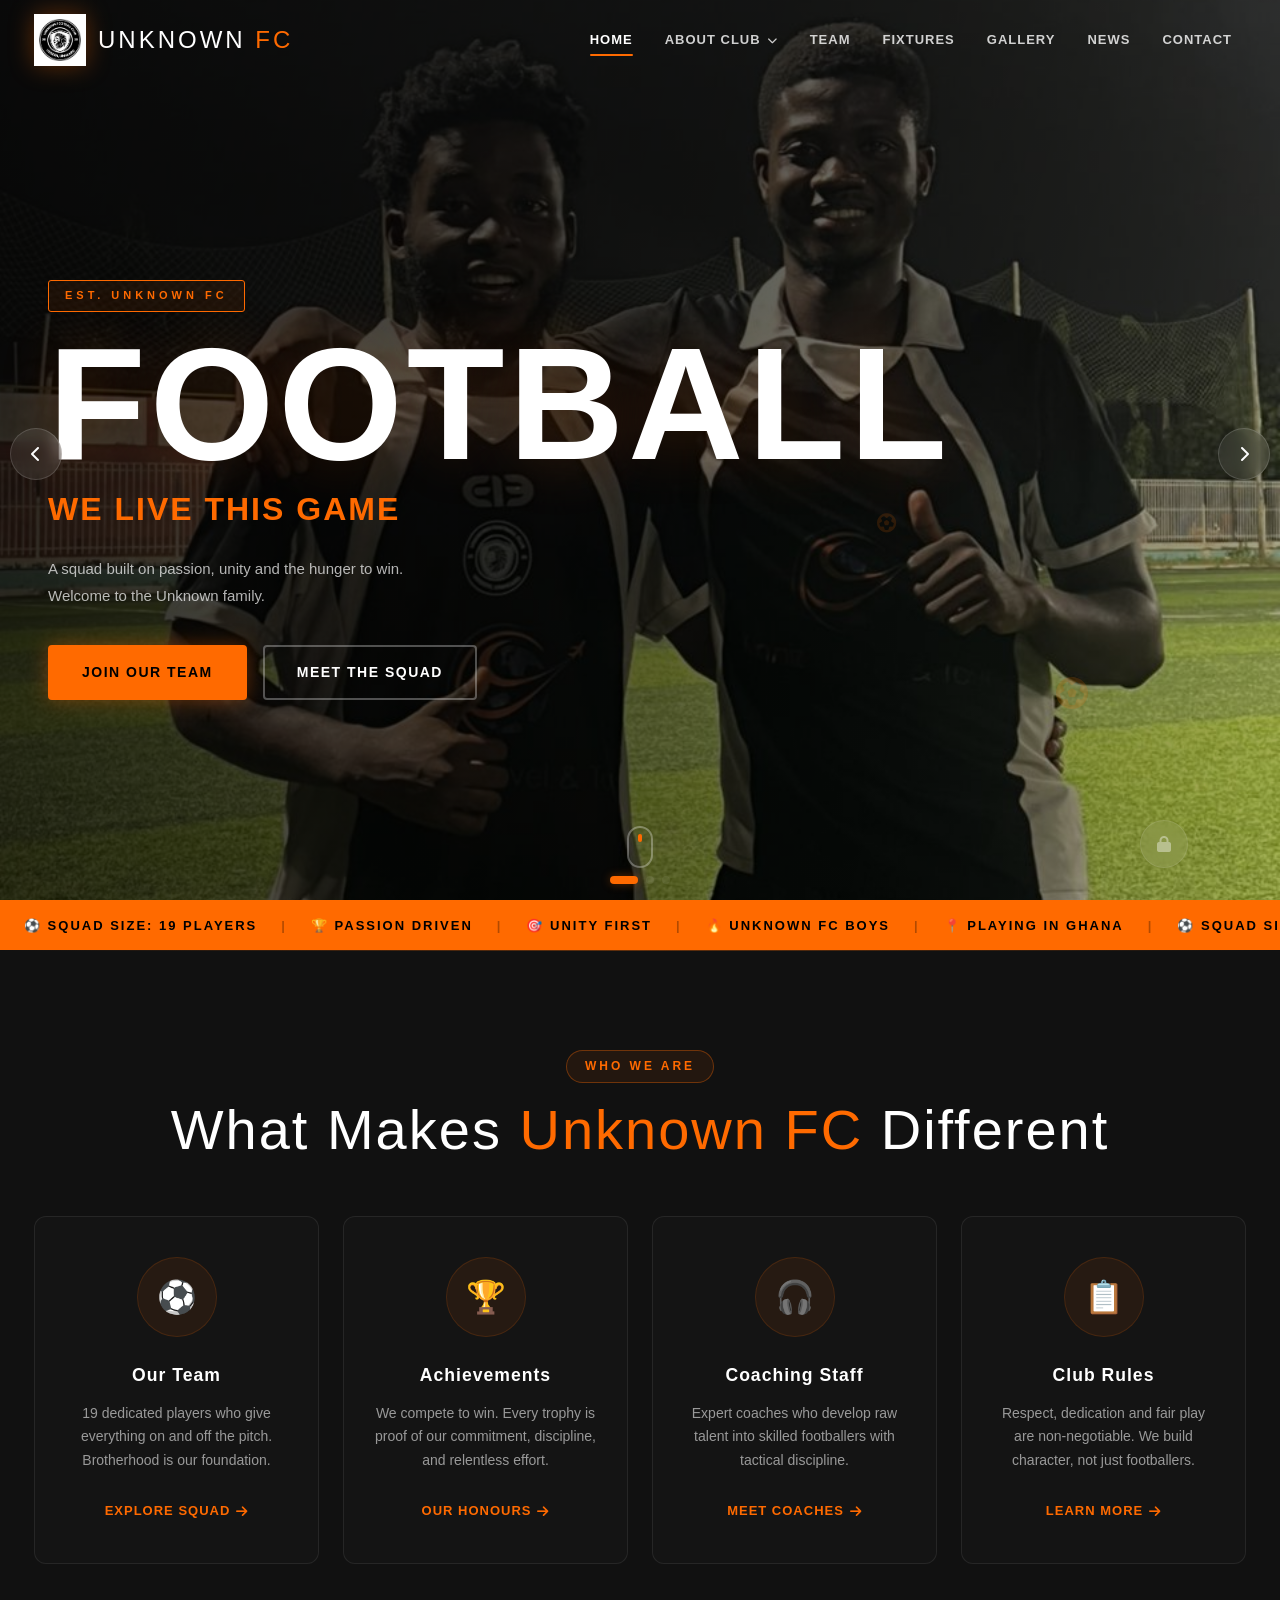
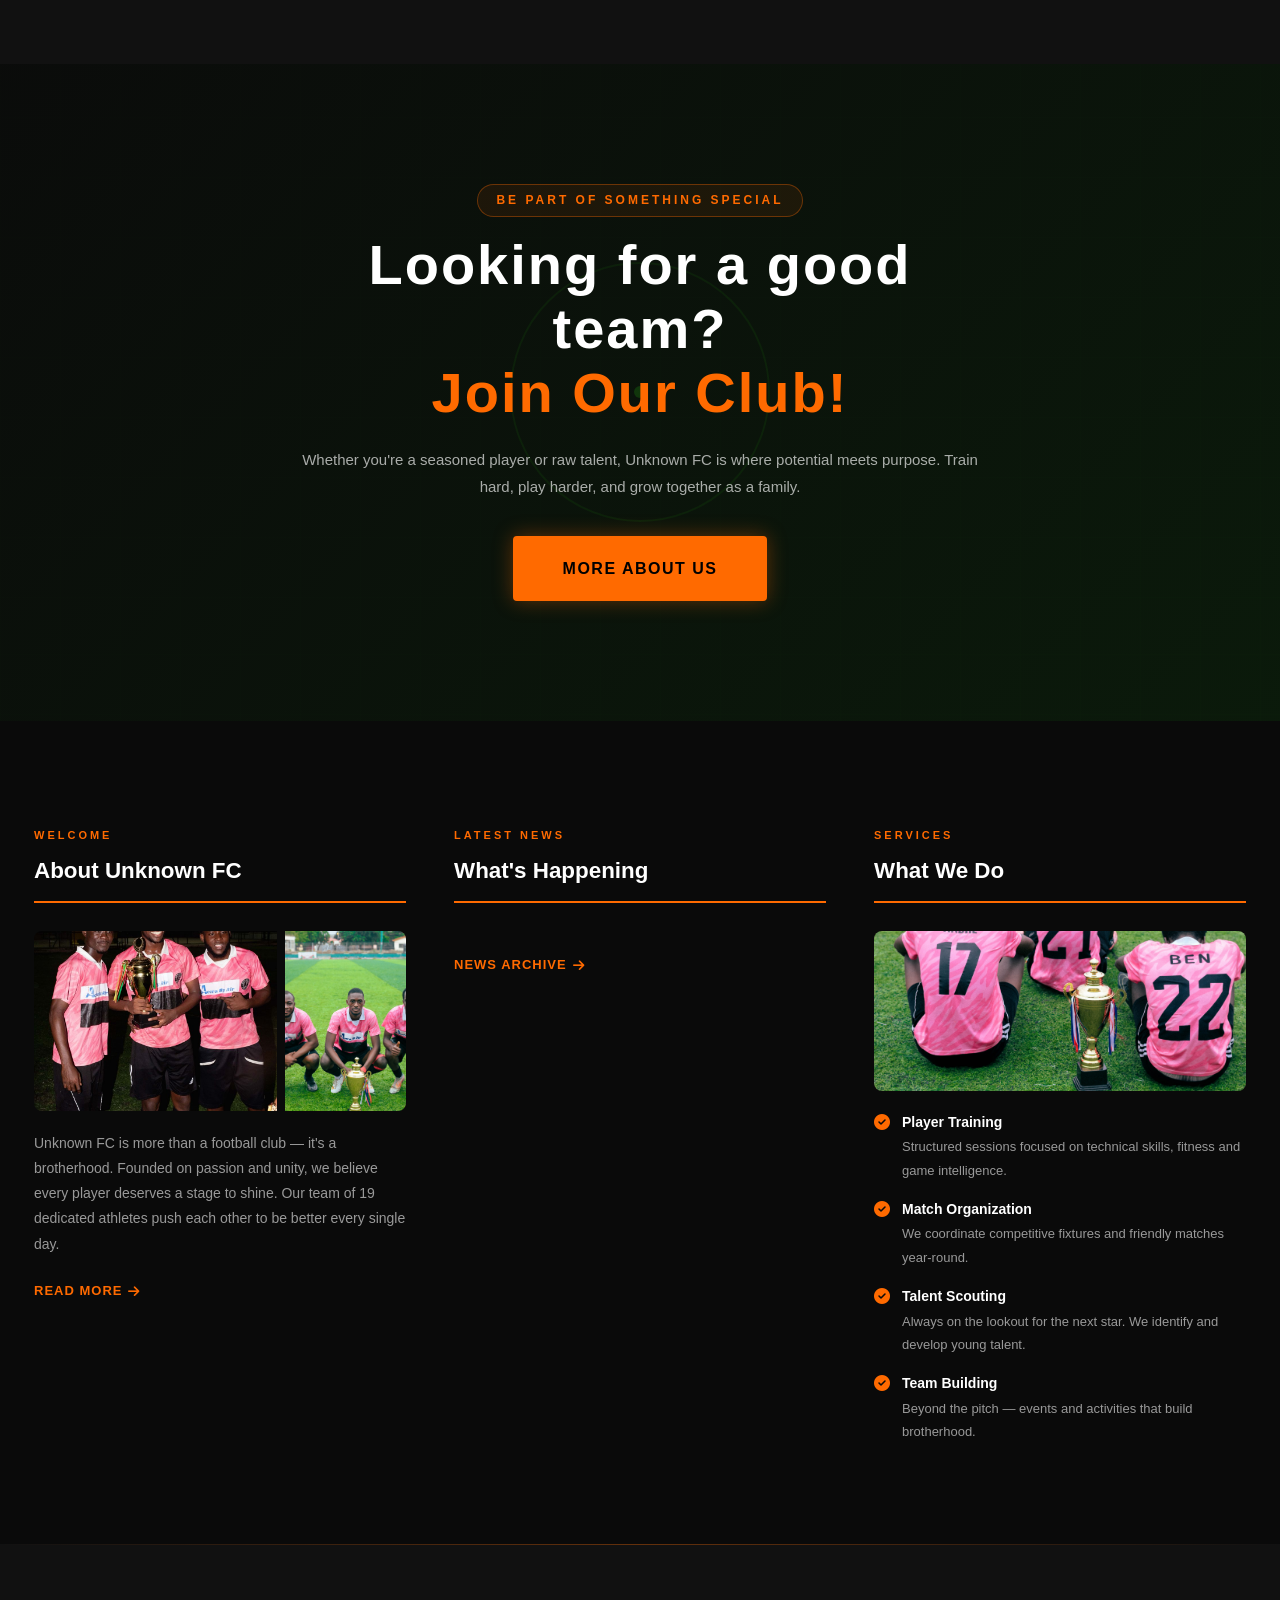
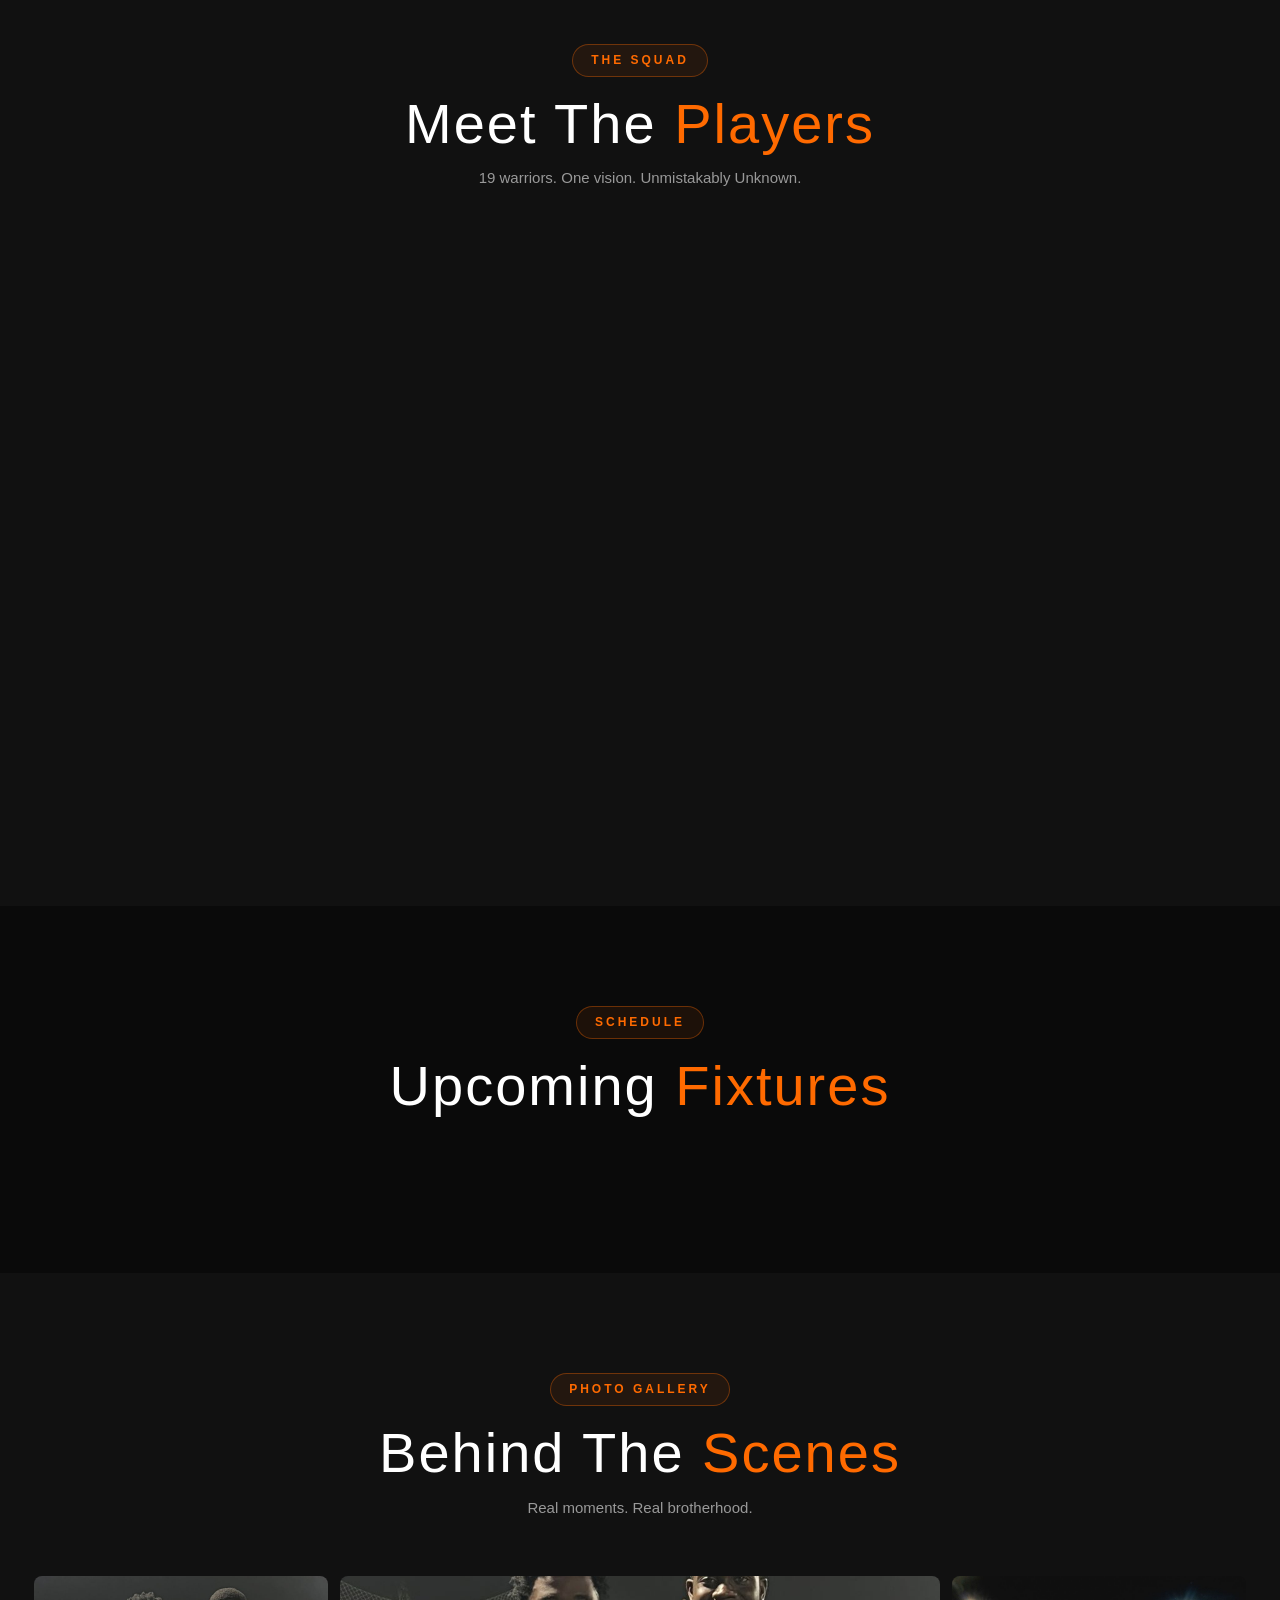
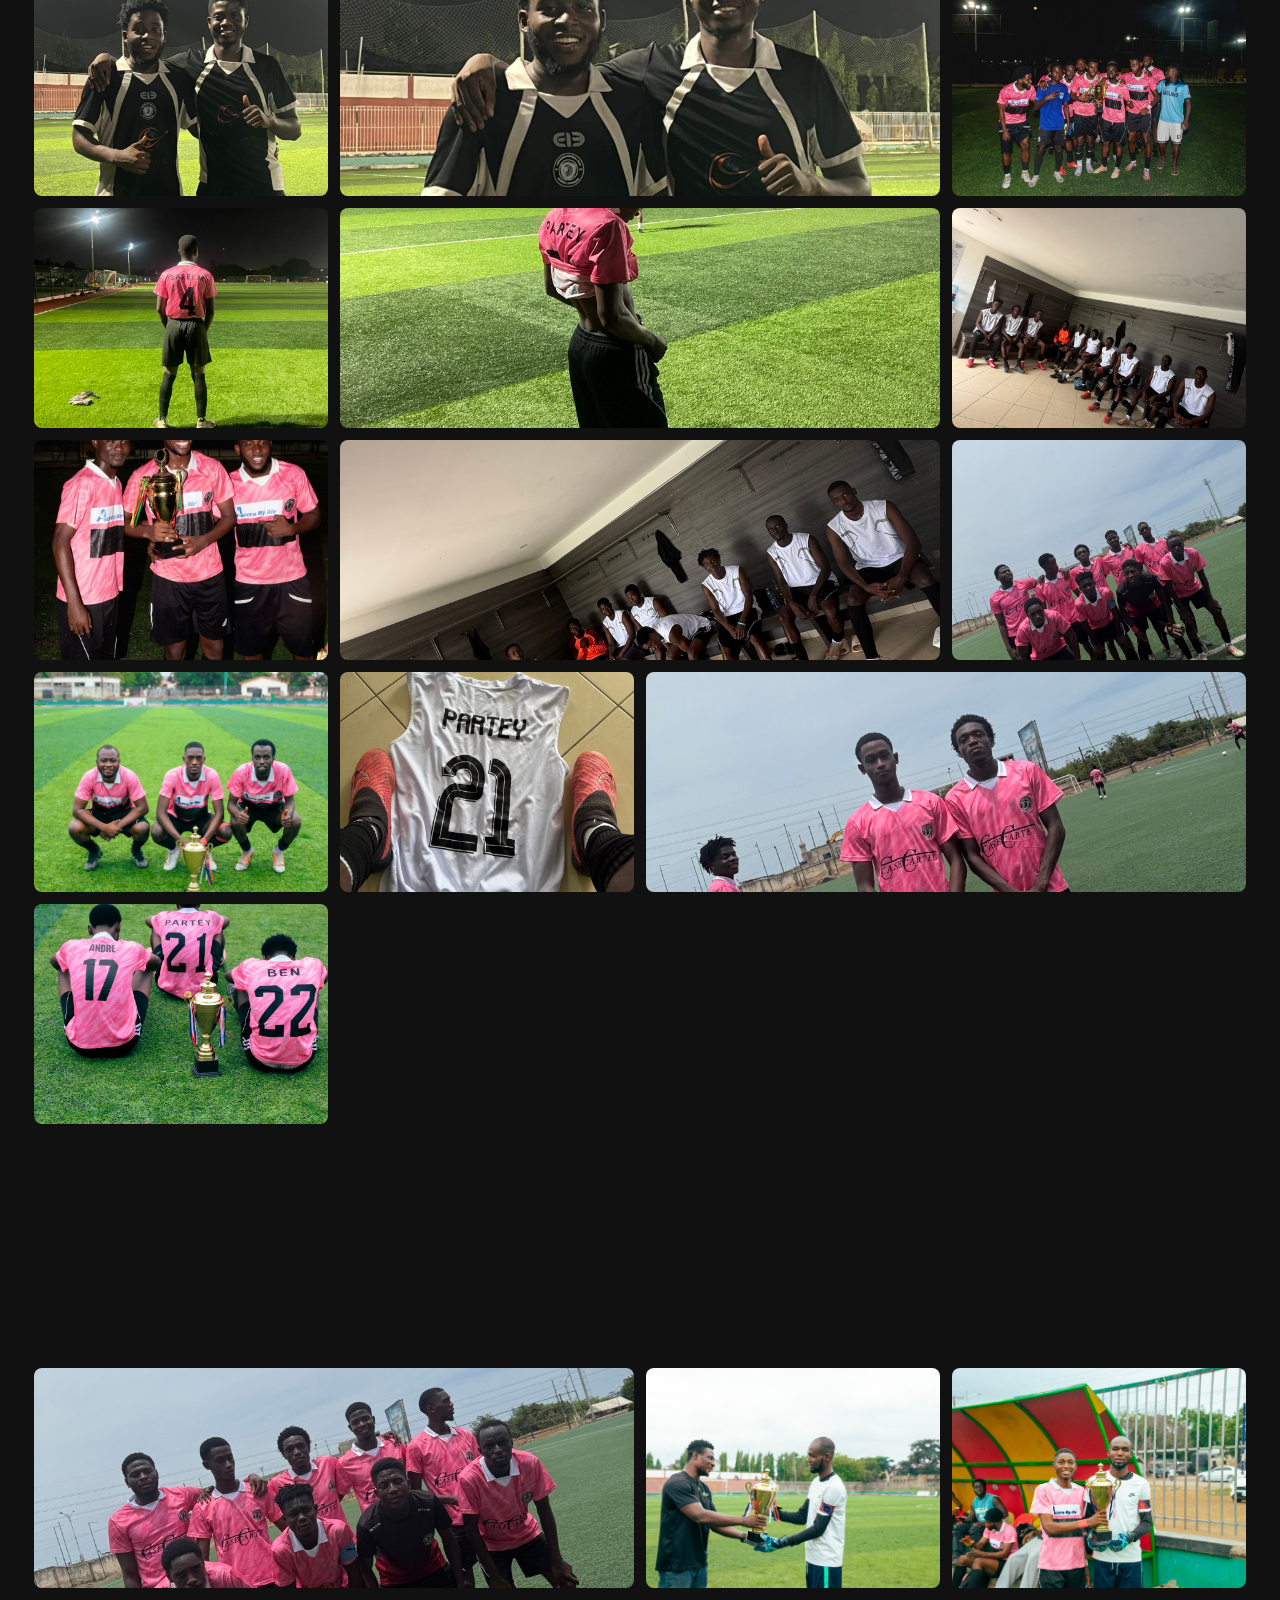
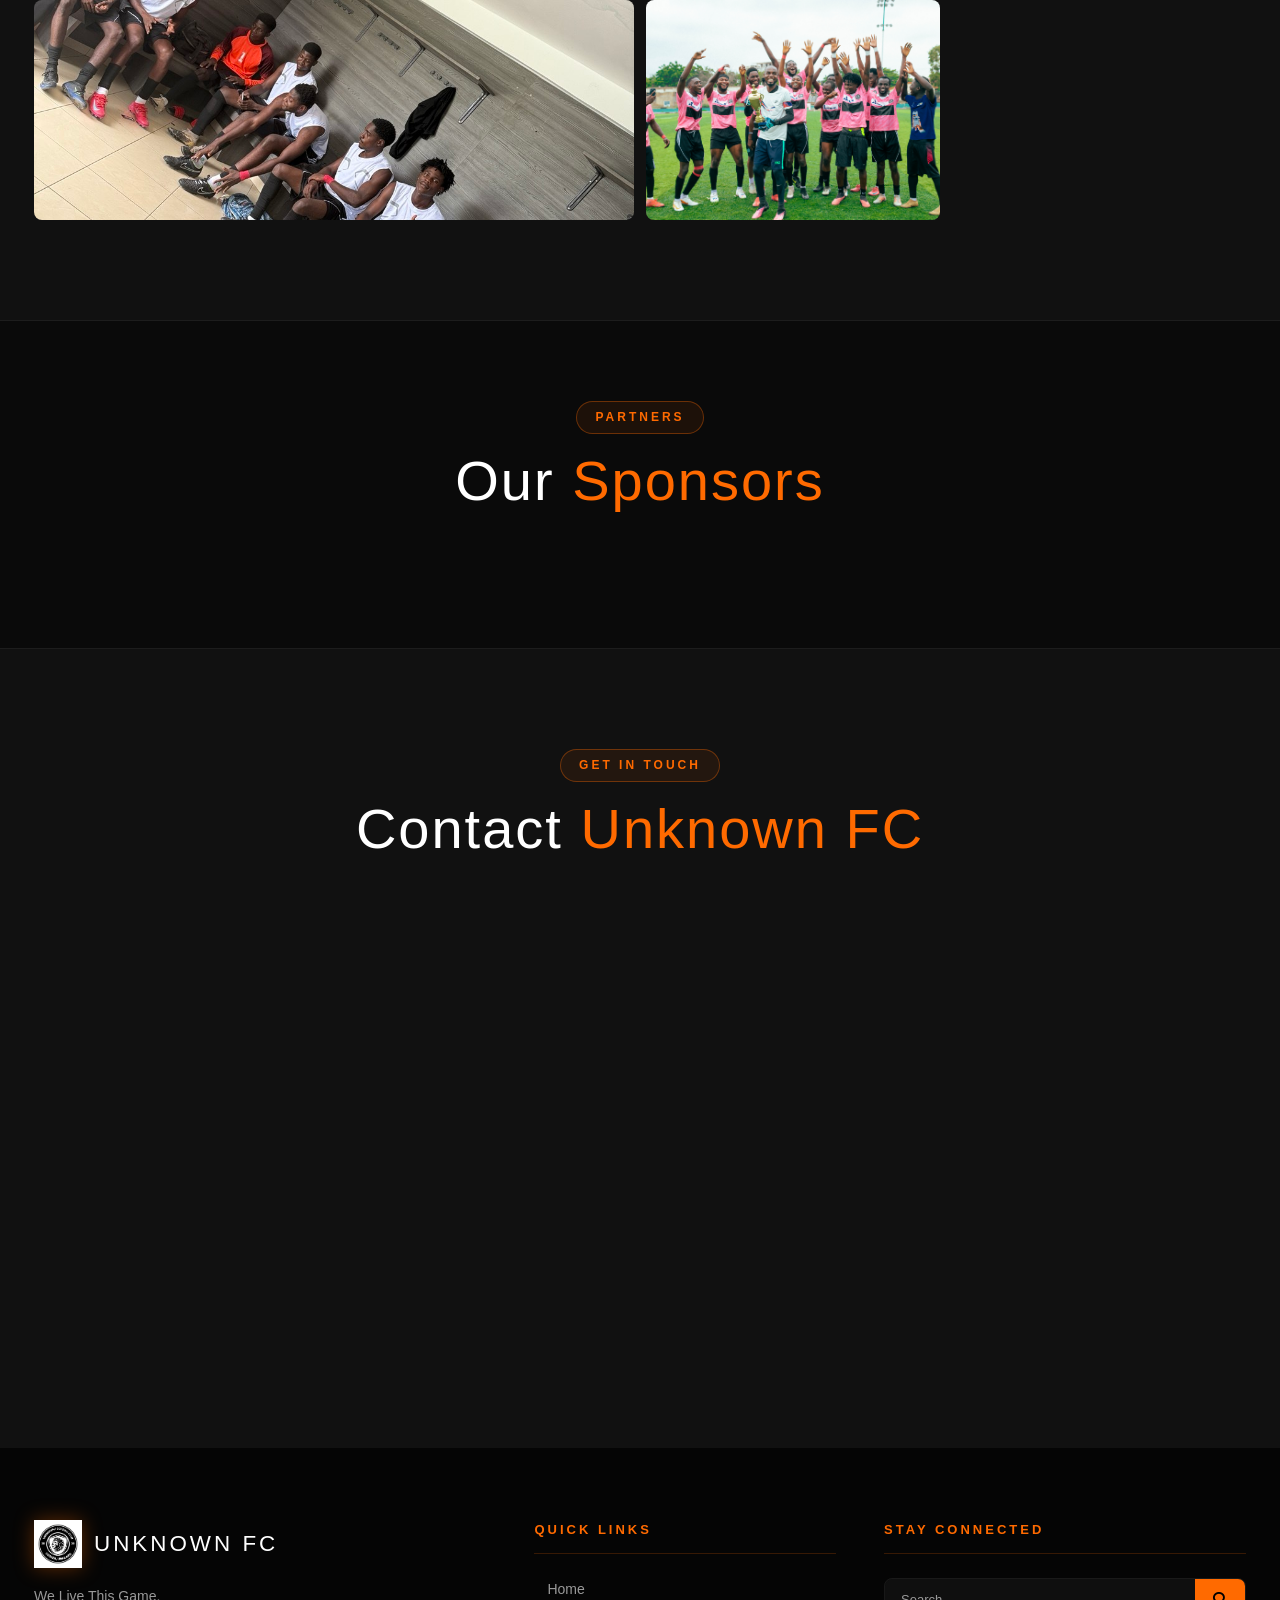
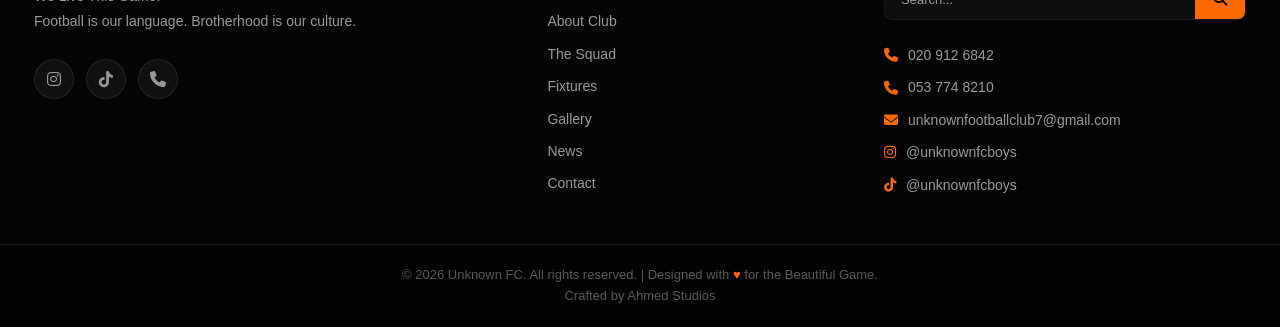
==== commit 276d4c5a: "Add files via upload" ====
--- a/index.html
+++ b/index.html
@@ -422,6 +422,7 @@
     <div class="footer-bottom">
       <div class="container">
         <p>&copy; 2026 Unknown FC. All rights reserved. | Designed with <span class="accent">&#9829;</span> for the Beautiful Game.</p>
+        <p class="footer-credit">Crafted by <a href="https://ahmed-studios-kappa.vercel.app/" target="_blank" rel="noopener" class="footer-credit-link">Ahmed Studios</a></p>
       </div>
     </div>
   </footer>
--- a/style.css
+++ b/style.css
@@ -756,10 +756,11 @@
 }
 .squad-grid {
   display: grid;
-  grid-template-columns: repeat(auto-fill, minmax(150px, 1fr));
-  gap: 16px;
-}
-/* ---- PLAYER CARDS (avatar + name) ---- */
+  grid-template-columns: repeat(auto-fill, minmax(160px, 1fr));
+  gap: 20px;
+}
+
+/* ---- PLAYER CARDS ---- */
 .player-card {
   background: var(--card);
   border: 1px solid var(--glass-border);
@@ -769,51 +770,23 @@
   display: flex;
   flex-direction: column;
   align-items: center;
-  gap: 14px;
+  gap: 10px;
   transition: var(--transition);
   cursor: default;
 }
 .player-card:hover {
-  transform: translateY(-5px);
-  border-color: rgba(255,106,0,0.35);
+  transform: translateY(-6px);
+  border-color: rgba(255,106,0,0.4);
   box-shadow: 0 16px 40px rgba(0,0,0,0.4), 0 0 20px var(--orange-glow);
   background: #181818;
 }
-
-/* Avatar circle */
-.player-avatar-wrap {
-  width: 96px; height: 96px;
-  border-radius: 50%;
-  overflow: hidden;
-  border: 3px solid rgba(255,106,0,0.25);
-  flex-shrink: 0;
-  transition: var(--transition);
-  background: rgba(255,255,255,0.03);
-}
-.player-card:hover .player-avatar-wrap {
-  border-color: var(--orange);
-  box-shadow: 0 0 20px var(--orange-glow);
-}
-.player-avatar-img {
-  width: 100%; height: 100%;
-  object-fit: cover;
-  object-position: top center;
-  display: block;
-  transition: transform 0.4s ease;
-}
-.player-card:hover .player-avatar-img { transform: scale(1.08); }
-.player-avatar-placeholder {
-  width: 100%; height: 100%;
-  display: flex;
-  align-items: center;
-  justify-content: center;
-  background: rgba(255,106,0,0.06);
-  color: rgba(255,106,0,0.4);
-  font-size: 2.2rem;
-}
-
-/* Name */
-.player-info { width: 100%; }
+.player-number {
+  font-family: 'Bebas Neue', sans-serif;
+  font-size: 2.8rem;
+  color: var(--orange);
+  line-height: 1;
+  text-shadow: 0 0 20px var(--orange-glow);
+}
 .player-info h4 {
   font-family: 'Montserrat', sans-serif;
   font-size: 13px;
@@ -1400,7 +1373,7 @@
   .content-col:last-child { grid-column: auto; }
 
   /* Squad */
-  .squad-grid { grid-template-columns: repeat(auto-fill, minmax(150px, 1fr)); gap: 14px; }
+  .squad-grid { grid-template-columns: repeat(auto-fill, minmax(140px, 1fr)); gap: 14px; }
 
   /* Fixtures */
   .fixture-item {
@@ -1429,7 +1402,7 @@
   .hero-title { font-size: 4.5rem; }
   .features-grid { grid-template-columns: 1fr; }
   .gallery-grid { grid-template-columns: 1fr; grid-auto-rows: 240px; }
-  .squad-grid { grid-template-columns: repeat(2, 1fr); }
+  .squad-grid { grid-template-columns: repeat(3, 1fr); gap: 12px; }
 }
 
 
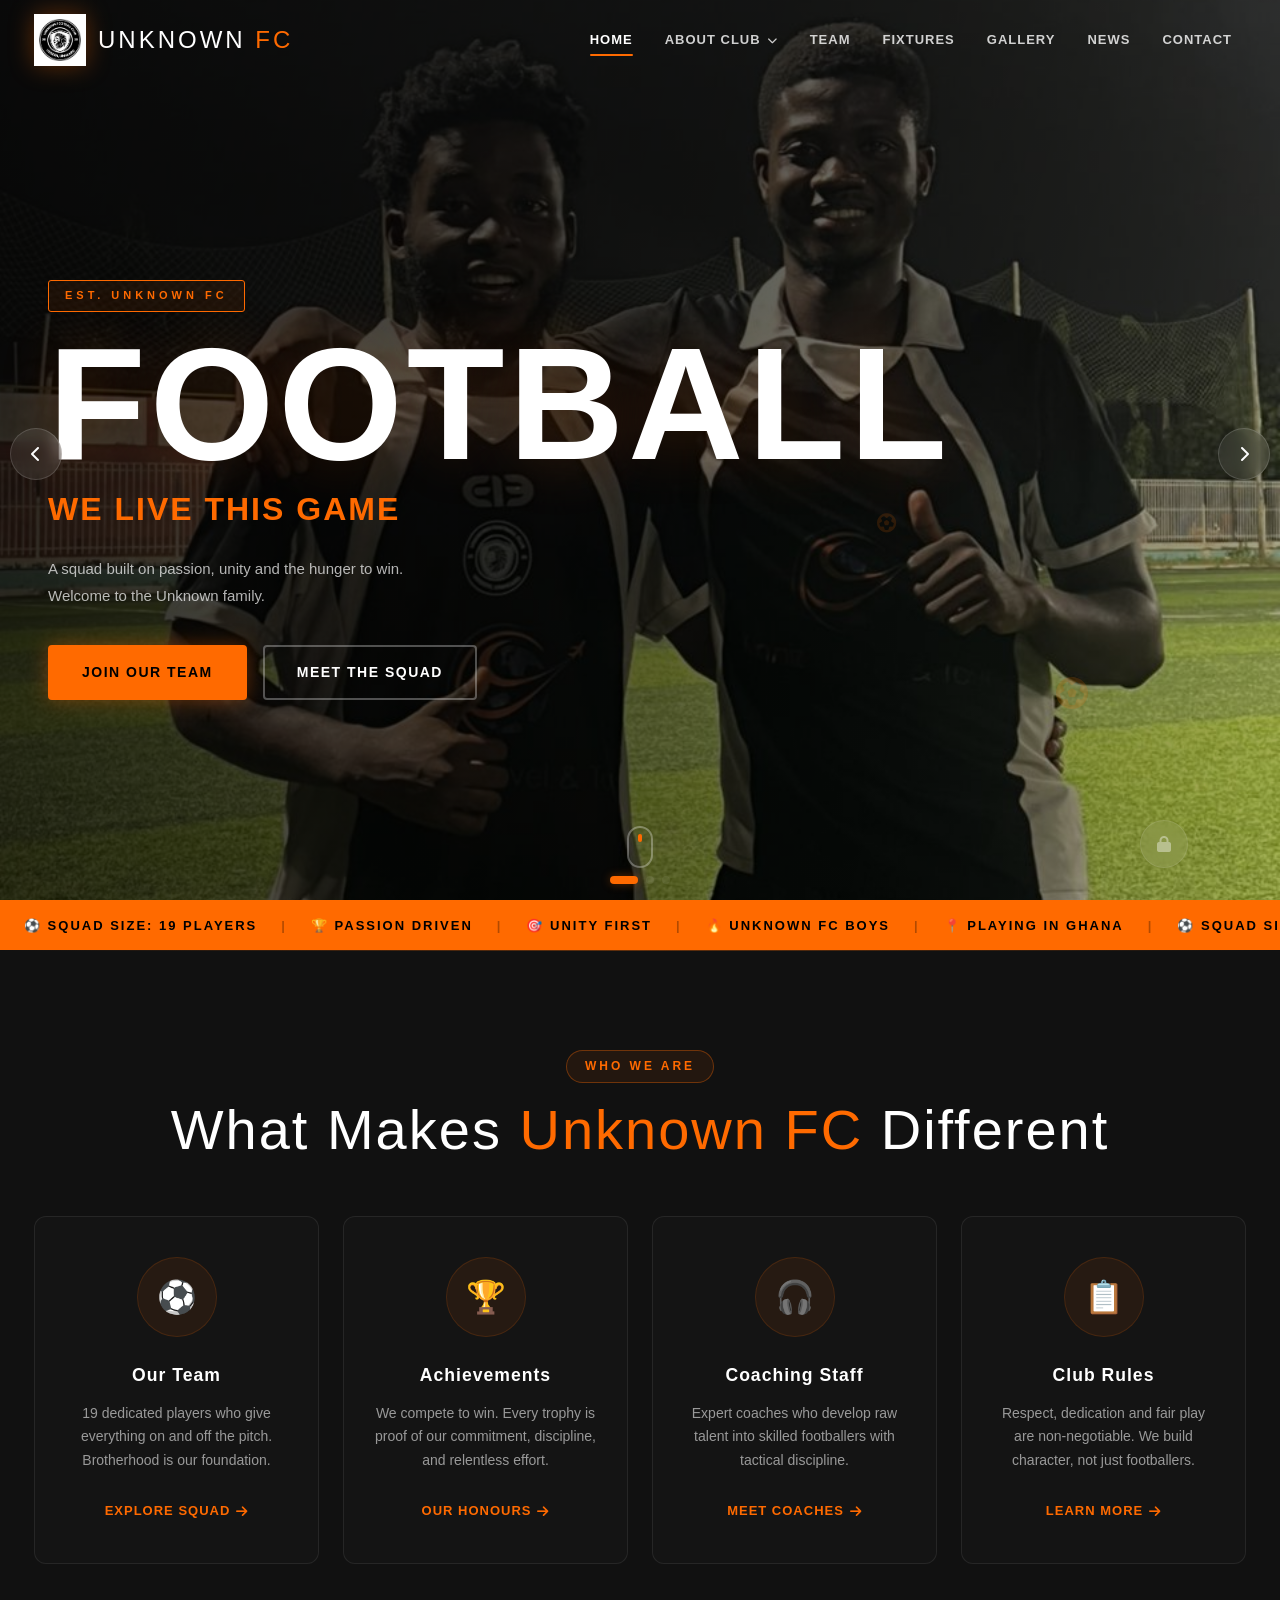
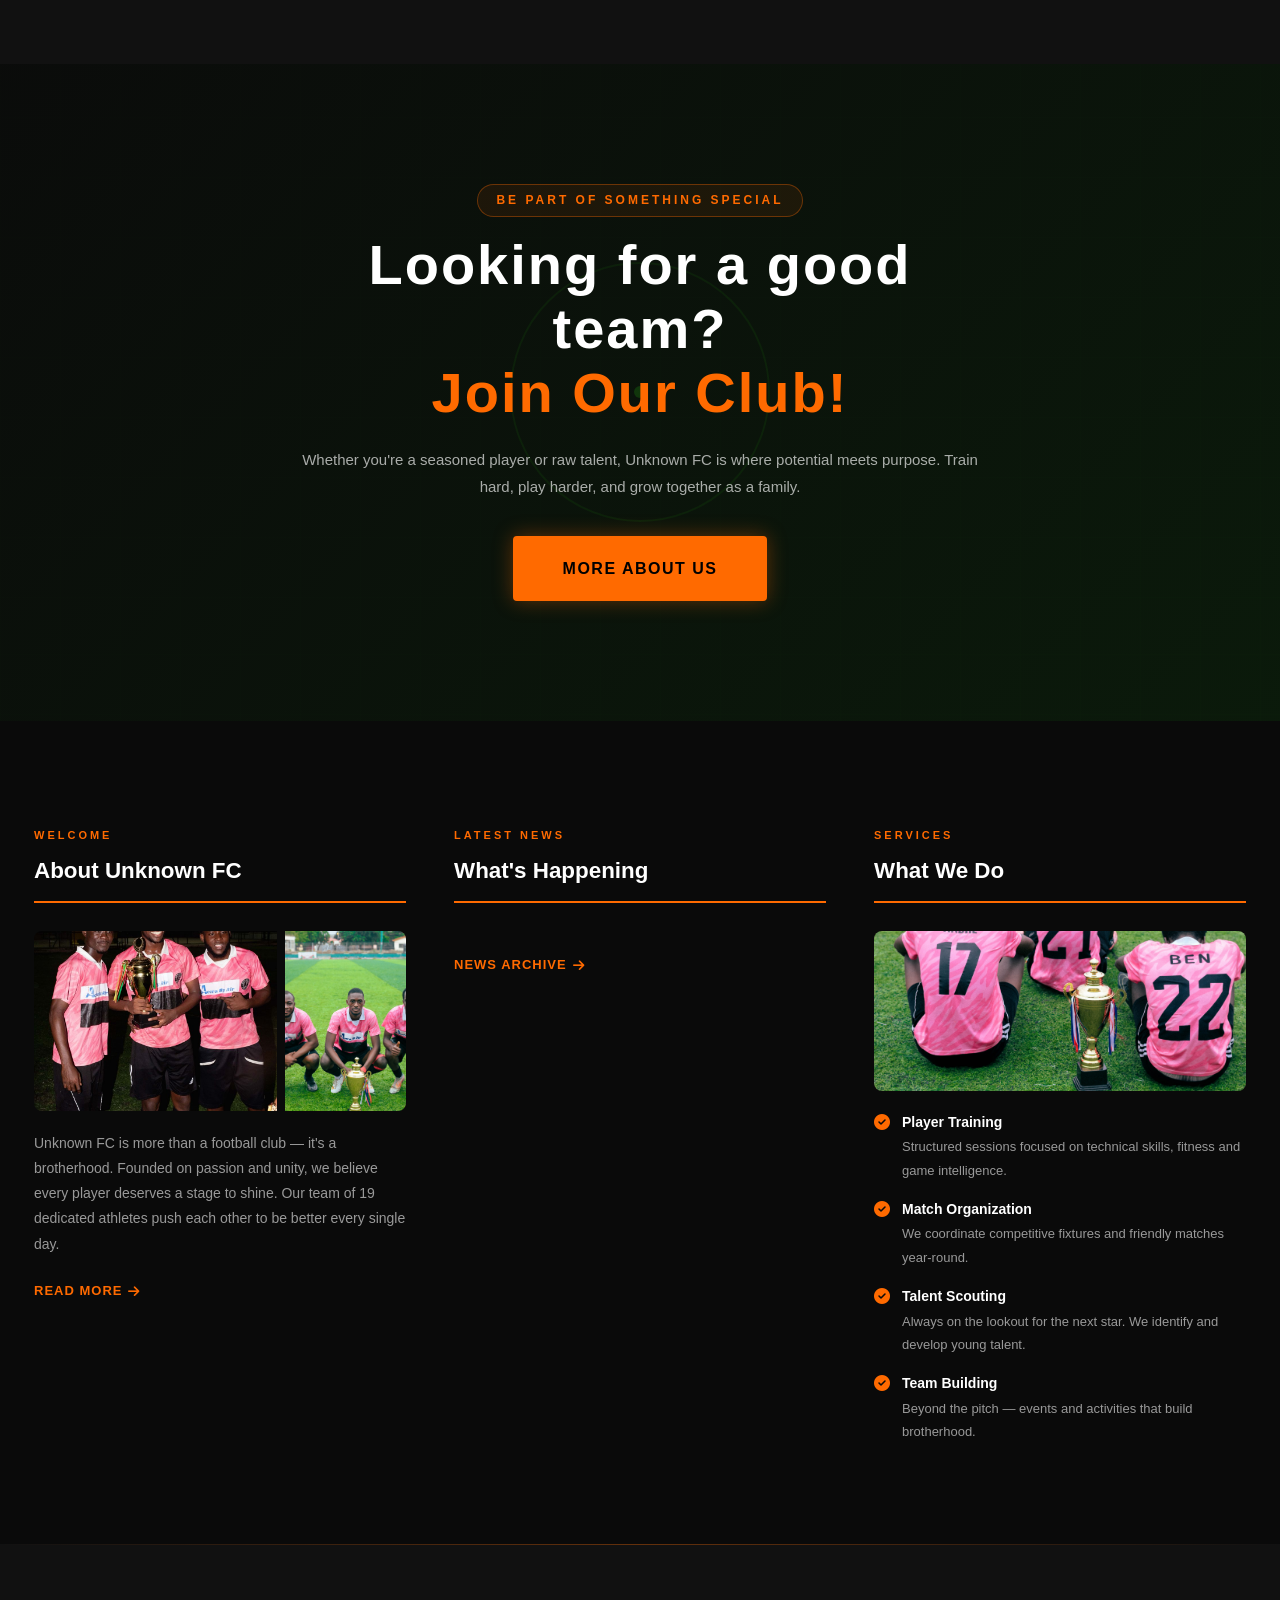
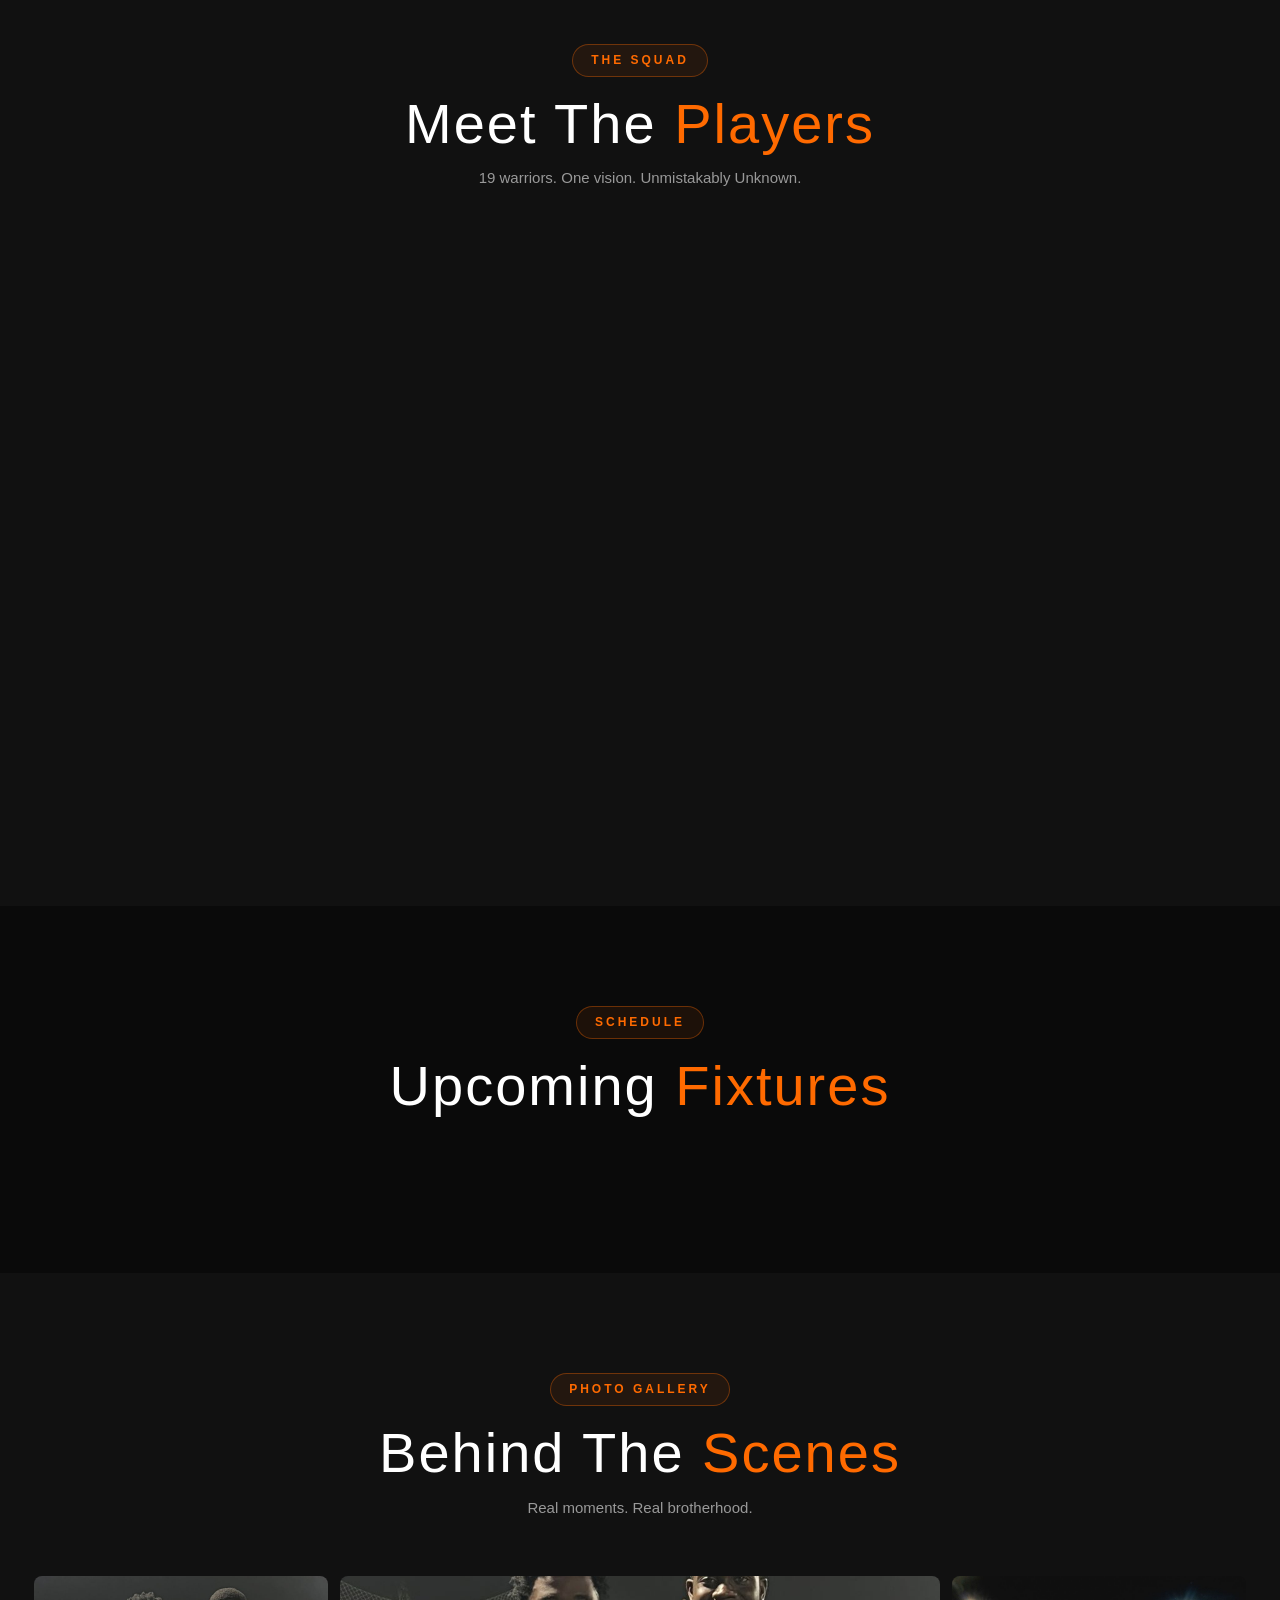
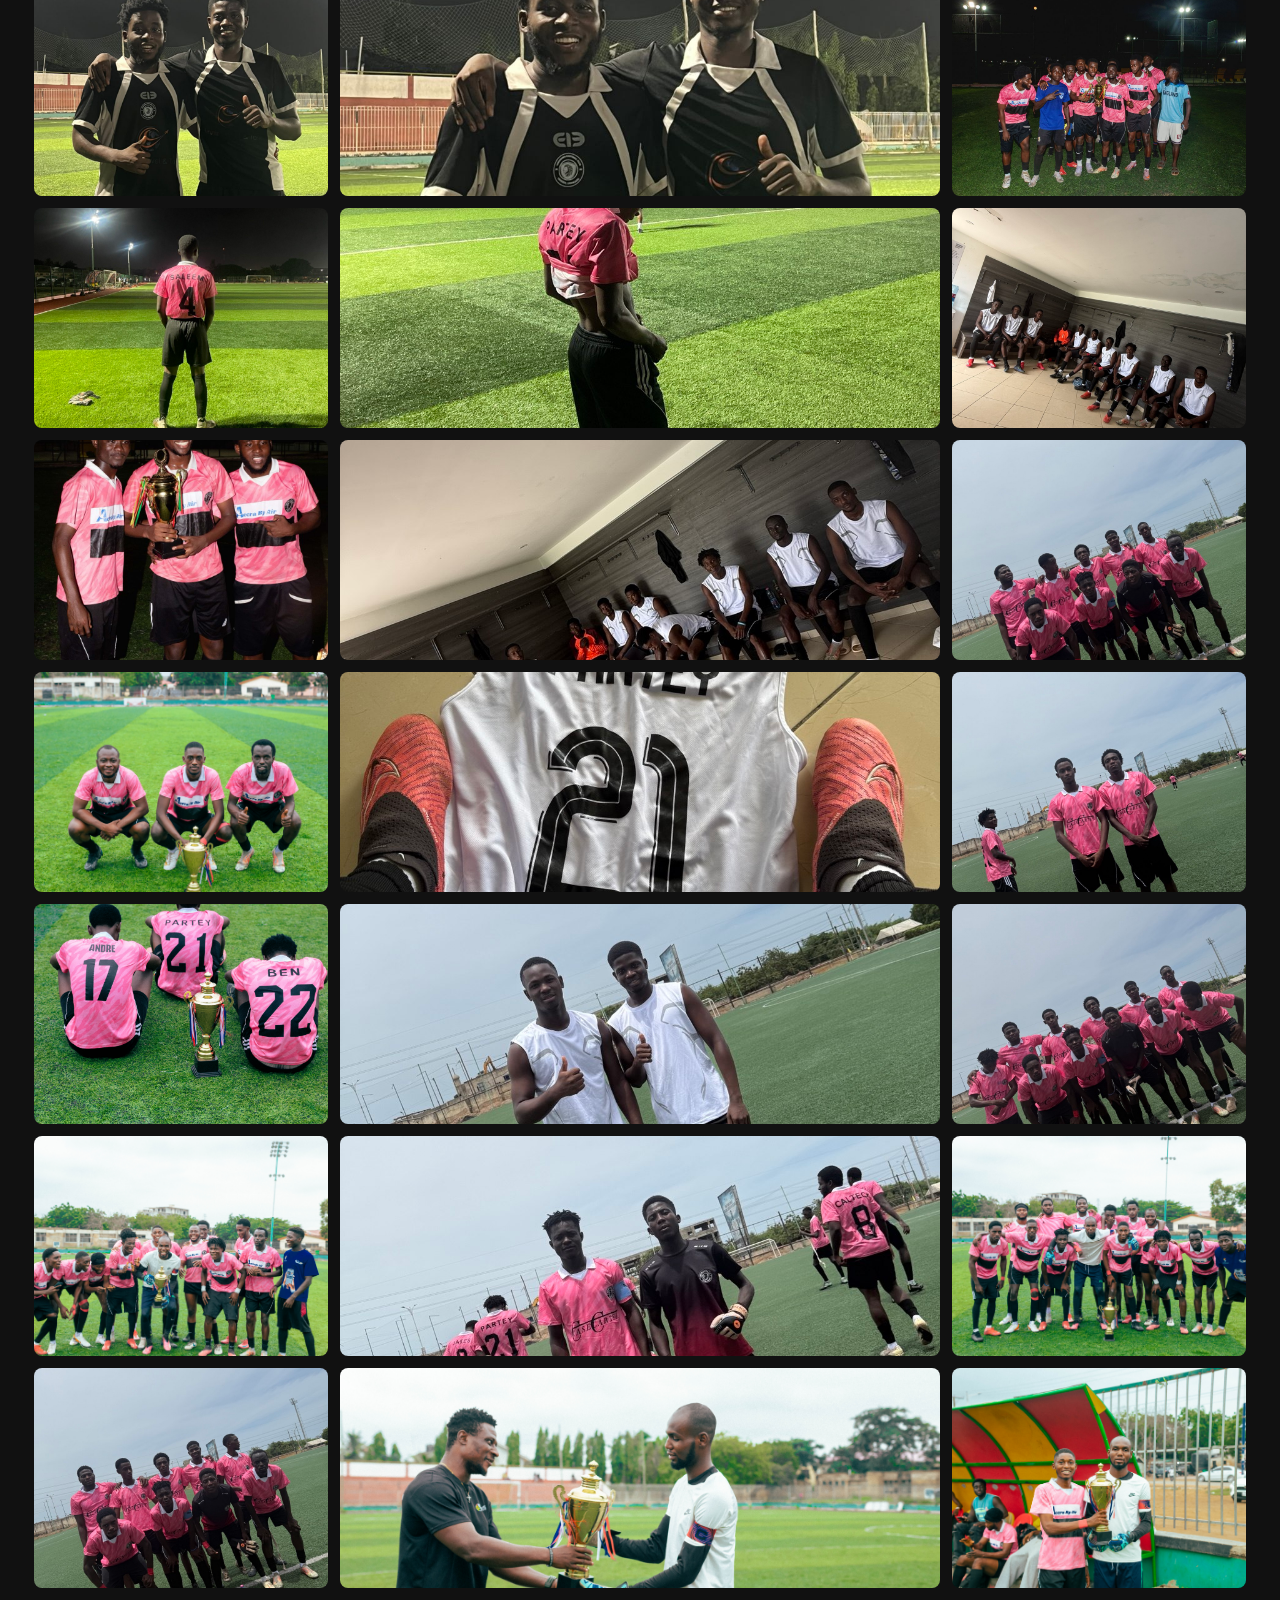
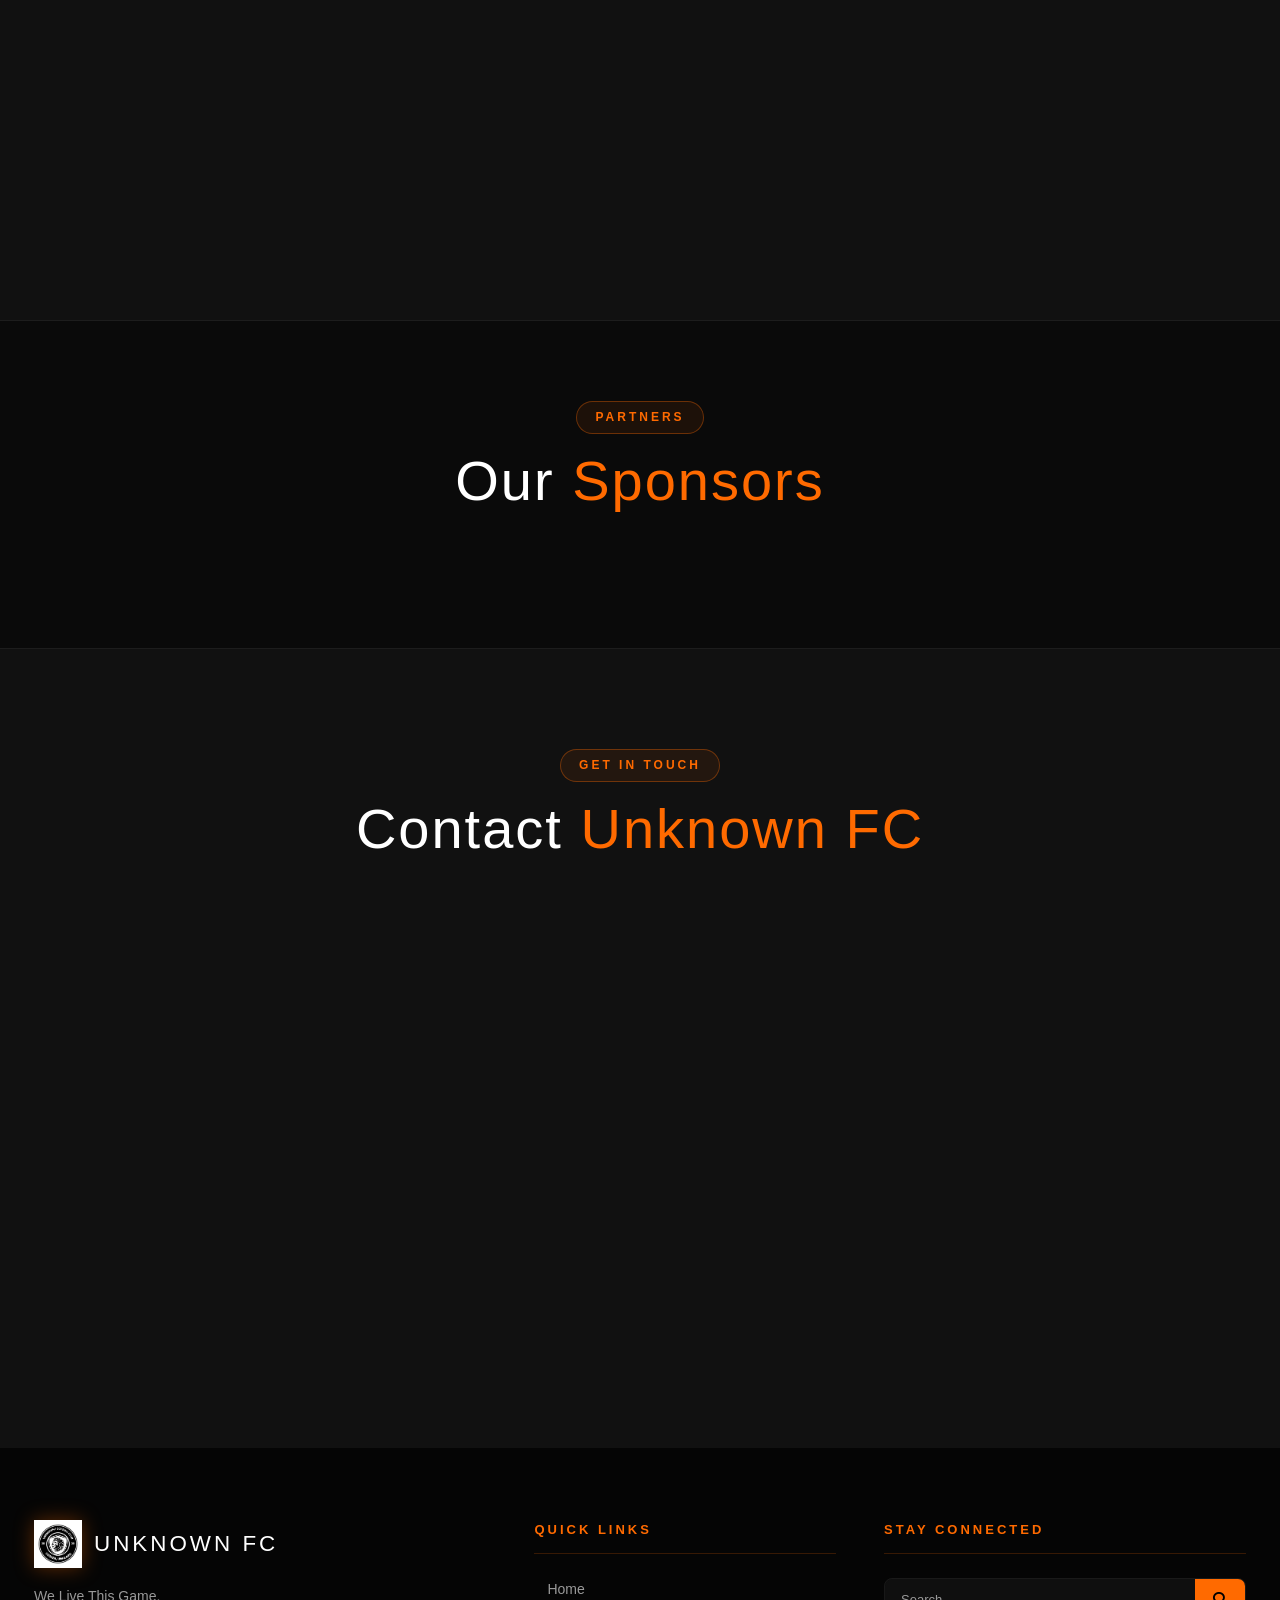
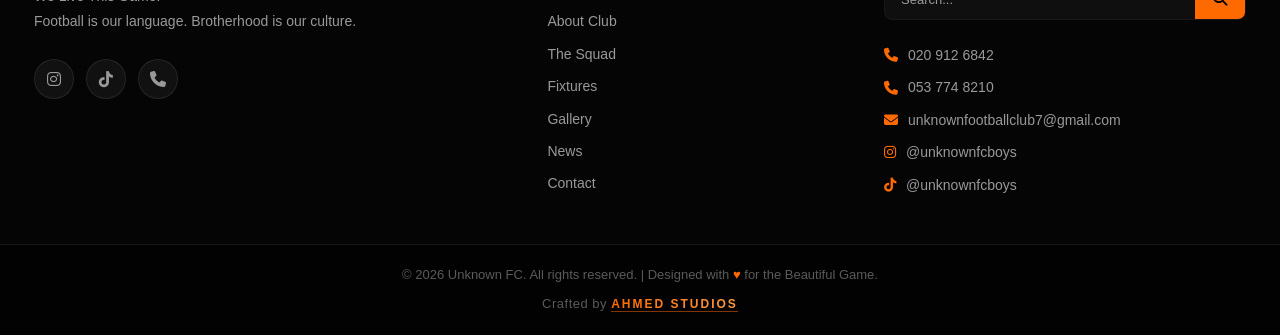
==== commit dca22869: "Add files via upload" ====
--- a/index.html
+++ b/index.html
@@ -281,30 +281,8 @@
         <h2 class="section-title">Behind The <span class="accent">Scenes</span></h2>
         <p class="section-desc">Real moments. Real brotherhood.</p>
       </div>
-      <div class="gallery-grid">
-        <div class="gallery-item reveal"><img src="photo1.jpeg" alt="Unknown FC" /><div class="gallery-overlay"><i class="fas fa-expand"></i></div></div>
-        <div class="gallery-item gallery-large reveal"><img src="photo2.jpeg" alt="Unknown FC" /><div class="gallery-overlay"><i class="fas fa-expand"></i></div></div>
-        <div class="gallery-item reveal"><img src="photo3.jpeg" alt="Unknown FC" /><div class="gallery-overlay"><i class="fas fa-expand"></i></div></div>
-        <div class="gallery-item reveal"><img src="photo12.jpeg" alt="Unknown FC" /><div class="gallery-overlay"><i class="fas fa-expand"></i></div></div>
-        <div class="gallery-item gallery-large reveal"><img src="photo13.jpeg" alt="Unknown FC" /><div class="gallery-overlay"><i class="fas fa-expand"></i></div></div>
-        <div class="gallery-item reveal"><img src="photo14.jpeg" alt="Unknown FC" /><div class="gallery-overlay"><i class="fas fa-expand"></i></div></div>
-        <div class="gallery-item reveal"><img src="photo4.jpeg" alt="Unknown FC" /><div class="gallery-overlay"><i class="fas fa-expand"></i></div></div>
-        <div class="gallery-item gallery-large reveal"><img src="photo15.jpeg" alt="Unknown FC" /><div class="gallery-overlay"><i class="fas fa-expand"></i></div></div>
-        <div class="gallery-item reveal"><img src="photo16.jpeg" alt="Unknown FC" /><div class="gallery-overlay"><i class="fas fa-expand"></i></div></div>
-        <div class="gallery-item reveal"><img src="photo5.jpeg" alt="Unknown FC" /><div class="gallery-overlay"><i class="fas fa-expand"></i></div></div>
-        <div class="gallery-item reveal"><img src="photo17.jpeg" alt="Unknown FC" /><div class="gallery-overlay"><i class="fas fa-expand"></i></div></div>
-        <div class="gallery-item gallery-large reveal"><img src="photo18.jpeg" alt="Unknown FC" /><div class="gallery-overlay"><i class="fas fa-expand"></i></div></div>
-        <div class="gallery-item reveal"><img src="photo6.jpeg" alt="Unknown FC" /><div class="gallery-overlay"><i class="fas fa-expand"></i></div></div>
-        <div class="gallery-item reveal"><img src="photo19.jpeg" alt="Unknown FC" /><div class="gallery-overlay"><i class="fas fa-expand"></i></div></div>
-        <div class="gallery-item gallery-large reveal"><img src="photo20.jpeg" alt="Unknown FC" /><div class="gallery-overlay"><i class="fas fa-expand"></i></div></div>
-        <div class="gallery-item reveal"><img src="photo7.jpeg" alt="Unknown FC" /><div class="gallery-overlay"><i class="fas fa-expand"></i></div></div>
-        <div class="gallery-item reveal"><img src="photo21.jpeg" alt="Unknown FC" /><div class="gallery-overlay"><i class="fas fa-expand"></i></div></div>
-        <div class="gallery-item reveal"><img src="photo8.jpeg" alt="Unknown FC" /><div class="gallery-overlay"><i class="fas fa-expand"></i></div></div>
-        <div class="gallery-item gallery-large reveal"><img src="photo22.jpeg" alt="Unknown FC" /><div class="gallery-overlay"><i class="fas fa-expand"></i></div></div>
-        <div class="gallery-item reveal"><img src="photo9.jpeg" alt="Unknown FC" /><div class="gallery-overlay"><i class="fas fa-expand"></i></div></div>
-        <div class="gallery-item reveal"><img src="photo10.jpeg" alt="Unknown FC" /><div class="gallery-overlay"><i class="fas fa-expand"></i></div></div>
-        <div class="gallery-item gallery-large reveal"><img src="photo23.jpeg" alt="Unknown FC" /><div class="gallery-overlay"><i class="fas fa-expand"></i></div></div>
-        <div class="gallery-item reveal"><img src="photo11.jpeg" alt="Unknown FC" /><div class="gallery-overlay"><i class="fas fa-expand"></i></div></div>
+      <div class="gallery-grid" id="dynamic-gallery">
+        <!-- Populated dynamically -->
       </div>
     </div>
     <!-- Lightbox -->
--- a/style.css
+++ b/style.css
@@ -1275,6 +1275,29 @@
 .footer-bottom p {
   font-size: 13px;
   color: rgba(255,255,255,0.35);
+}
+.footer-credit {
+  margin-top: 8px;
+  font-size: 12px;
+  color: rgba(255,255,255,0.25);
+  letter-spacing: 0.5px;
+}
+.footer-credit-link {
+  text-decoration: none;
+  font-weight: 700;
+  letter-spacing: 2px;
+  text-transform: uppercase;
+  font-size: 12px;
+  background: linear-gradient(90deg, #ff6a00, #ff9a44);
+  -webkit-background-clip: text;
+  -webkit-text-fill-color: transparent;
+  background-clip: text;
+  border-bottom: 1px solid rgba(255,106,0,0.5);
+  transition: filter 0.3s, border-color 0.3s;
+}
+.footer-credit-link:hover {
+  filter: brightness(1.4);
+  border-bottom-color: #ff6a00;
 }
 
 /* ============================================
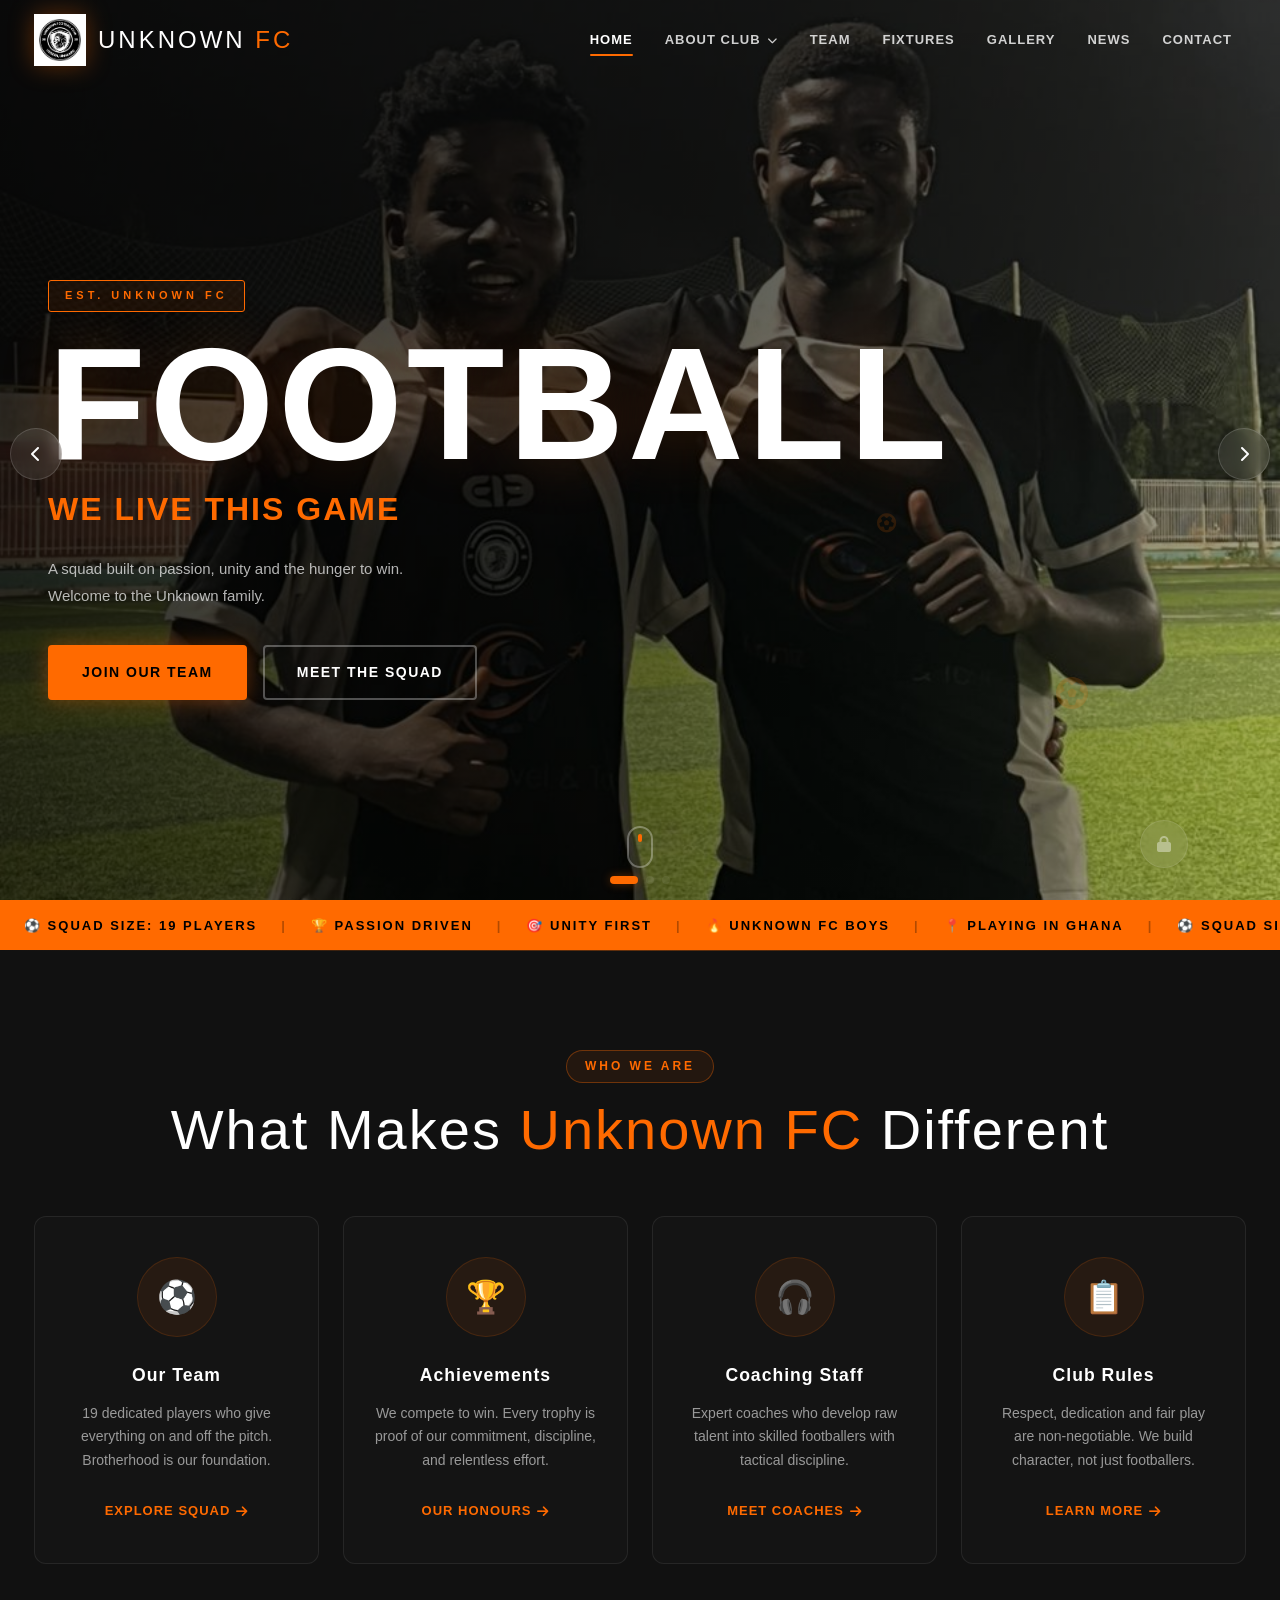
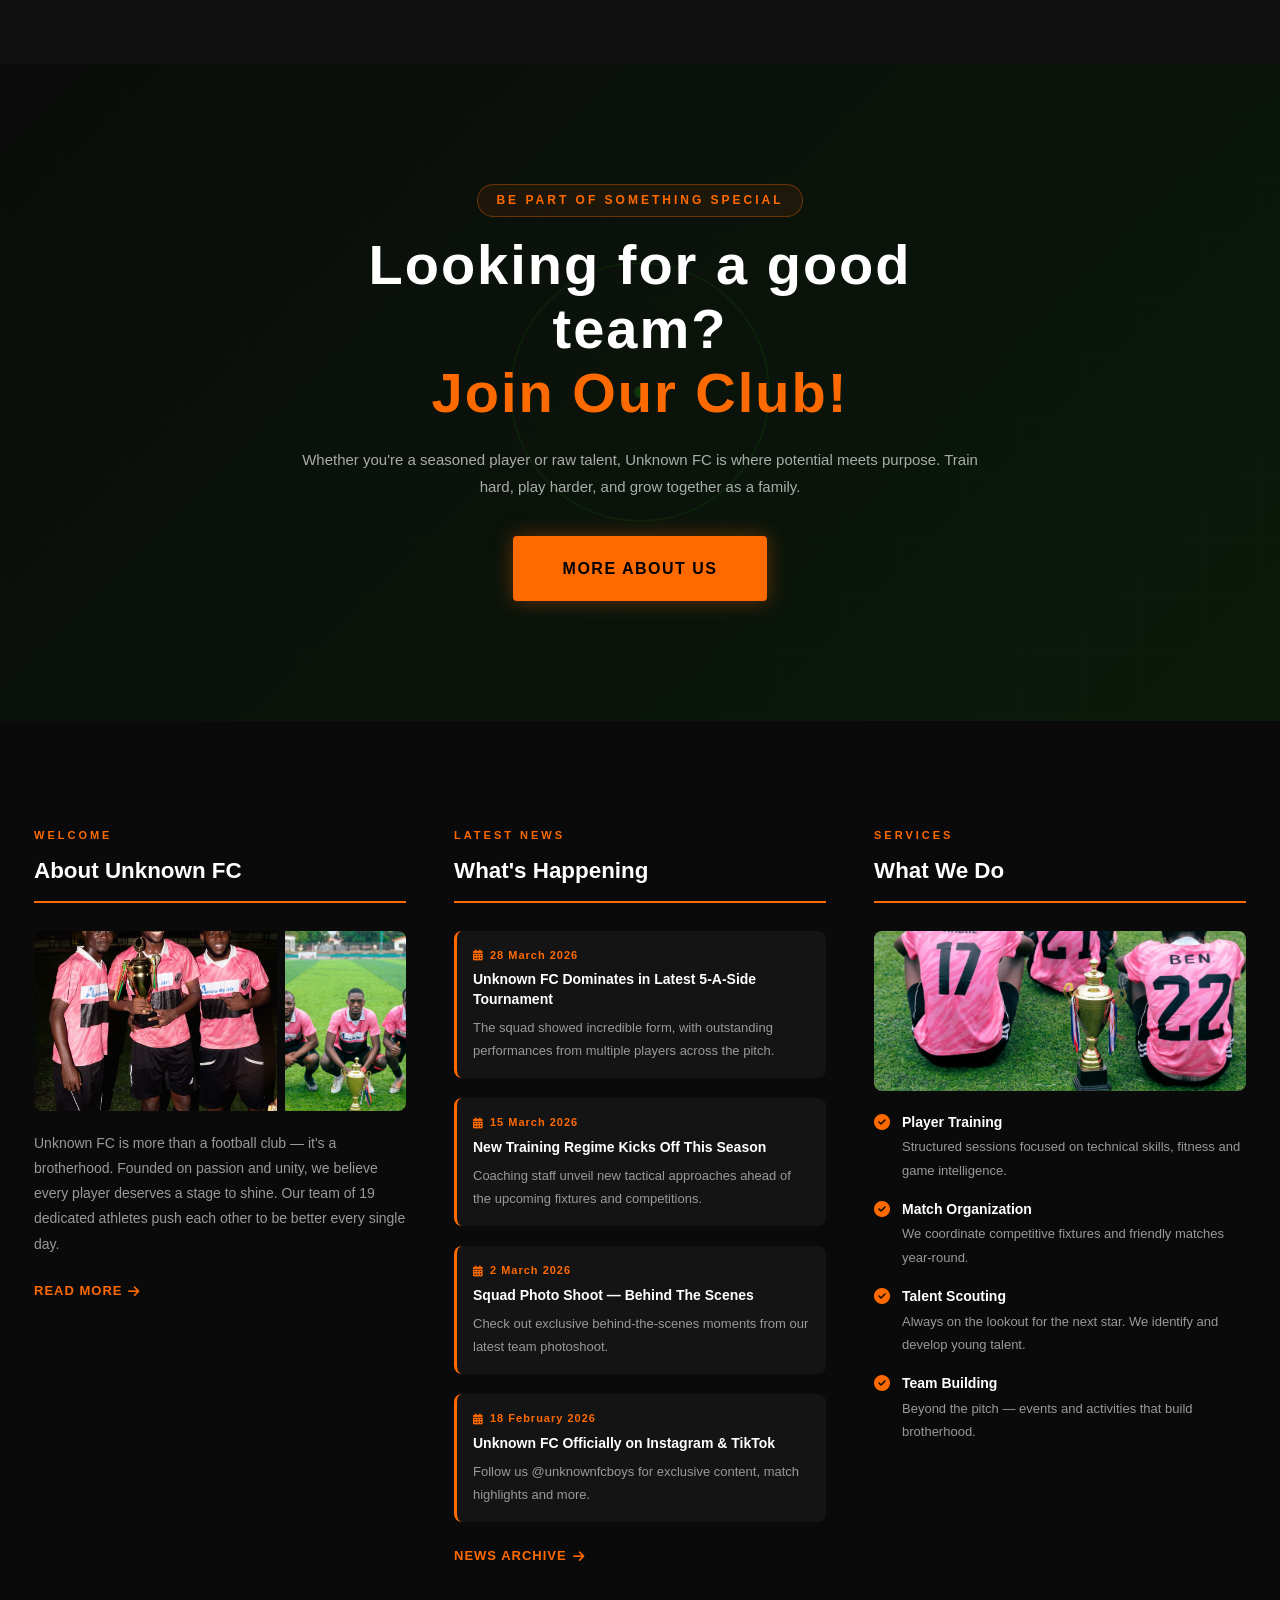
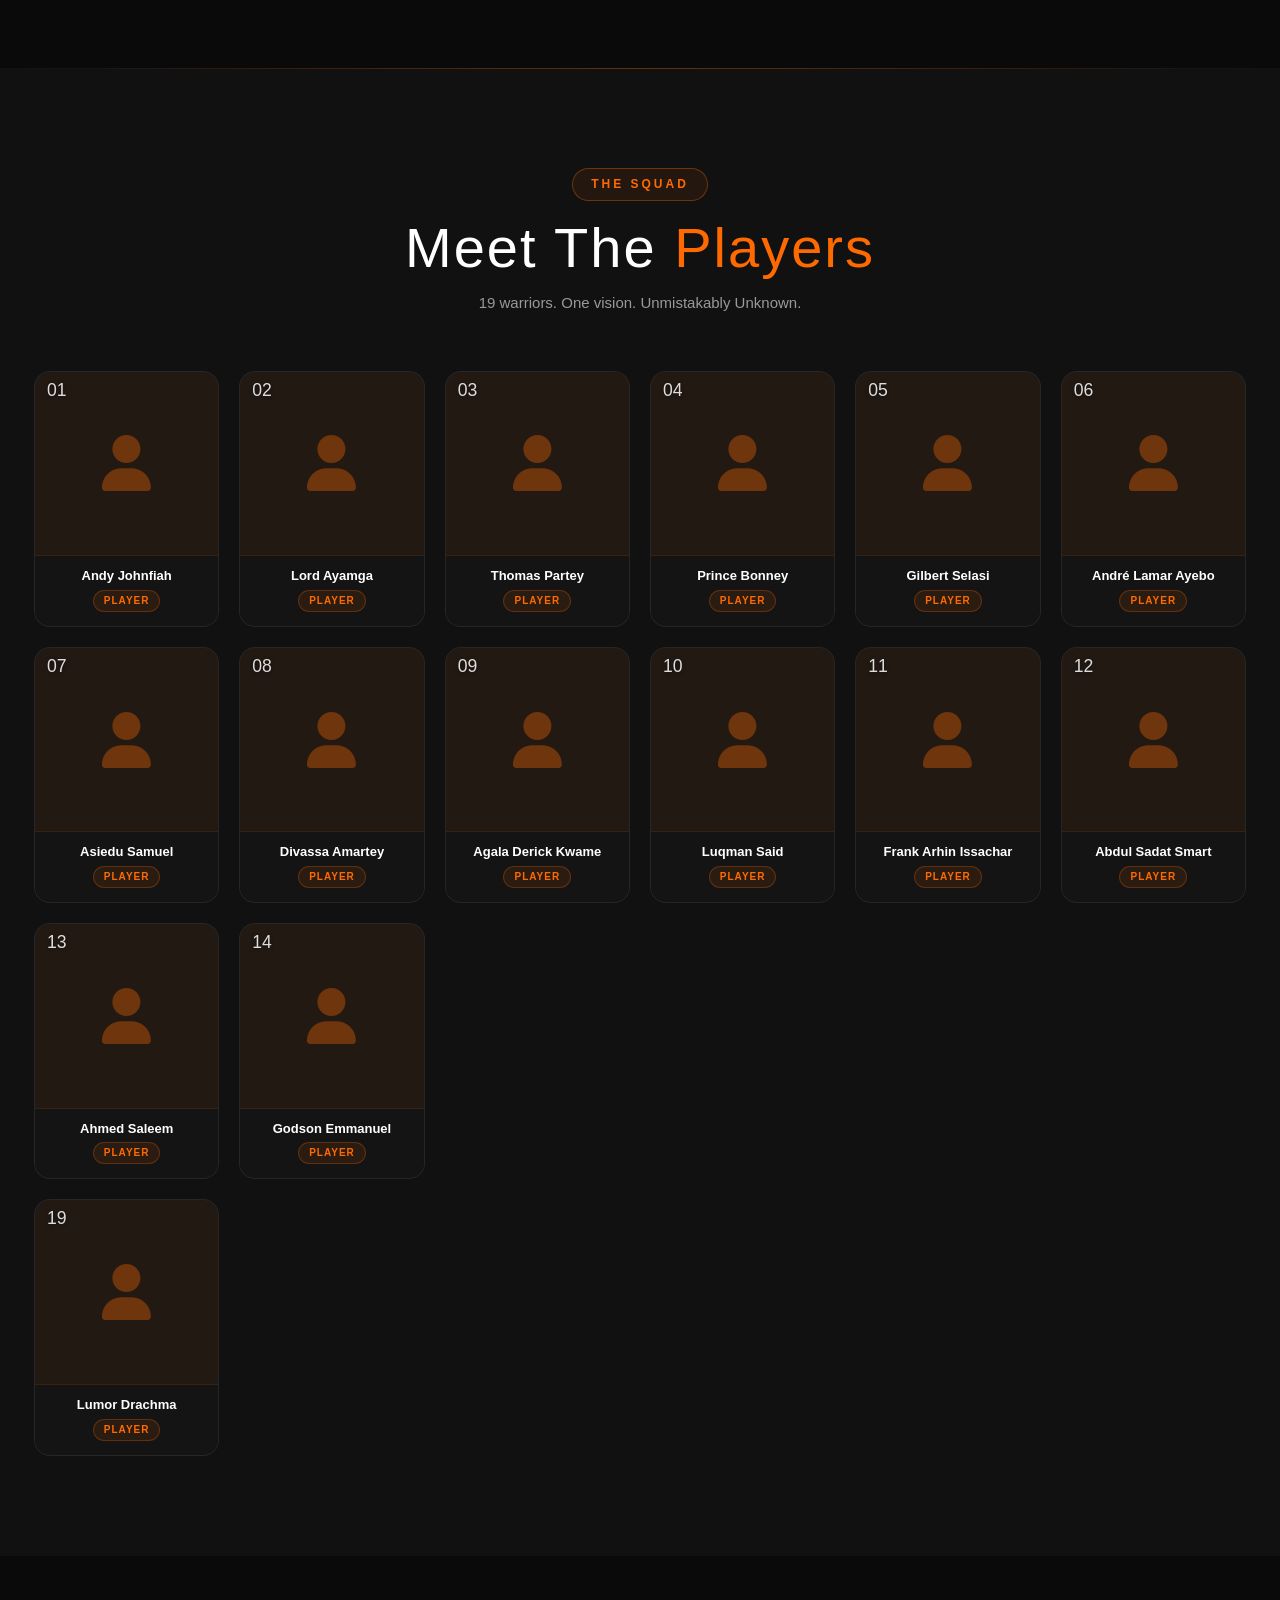
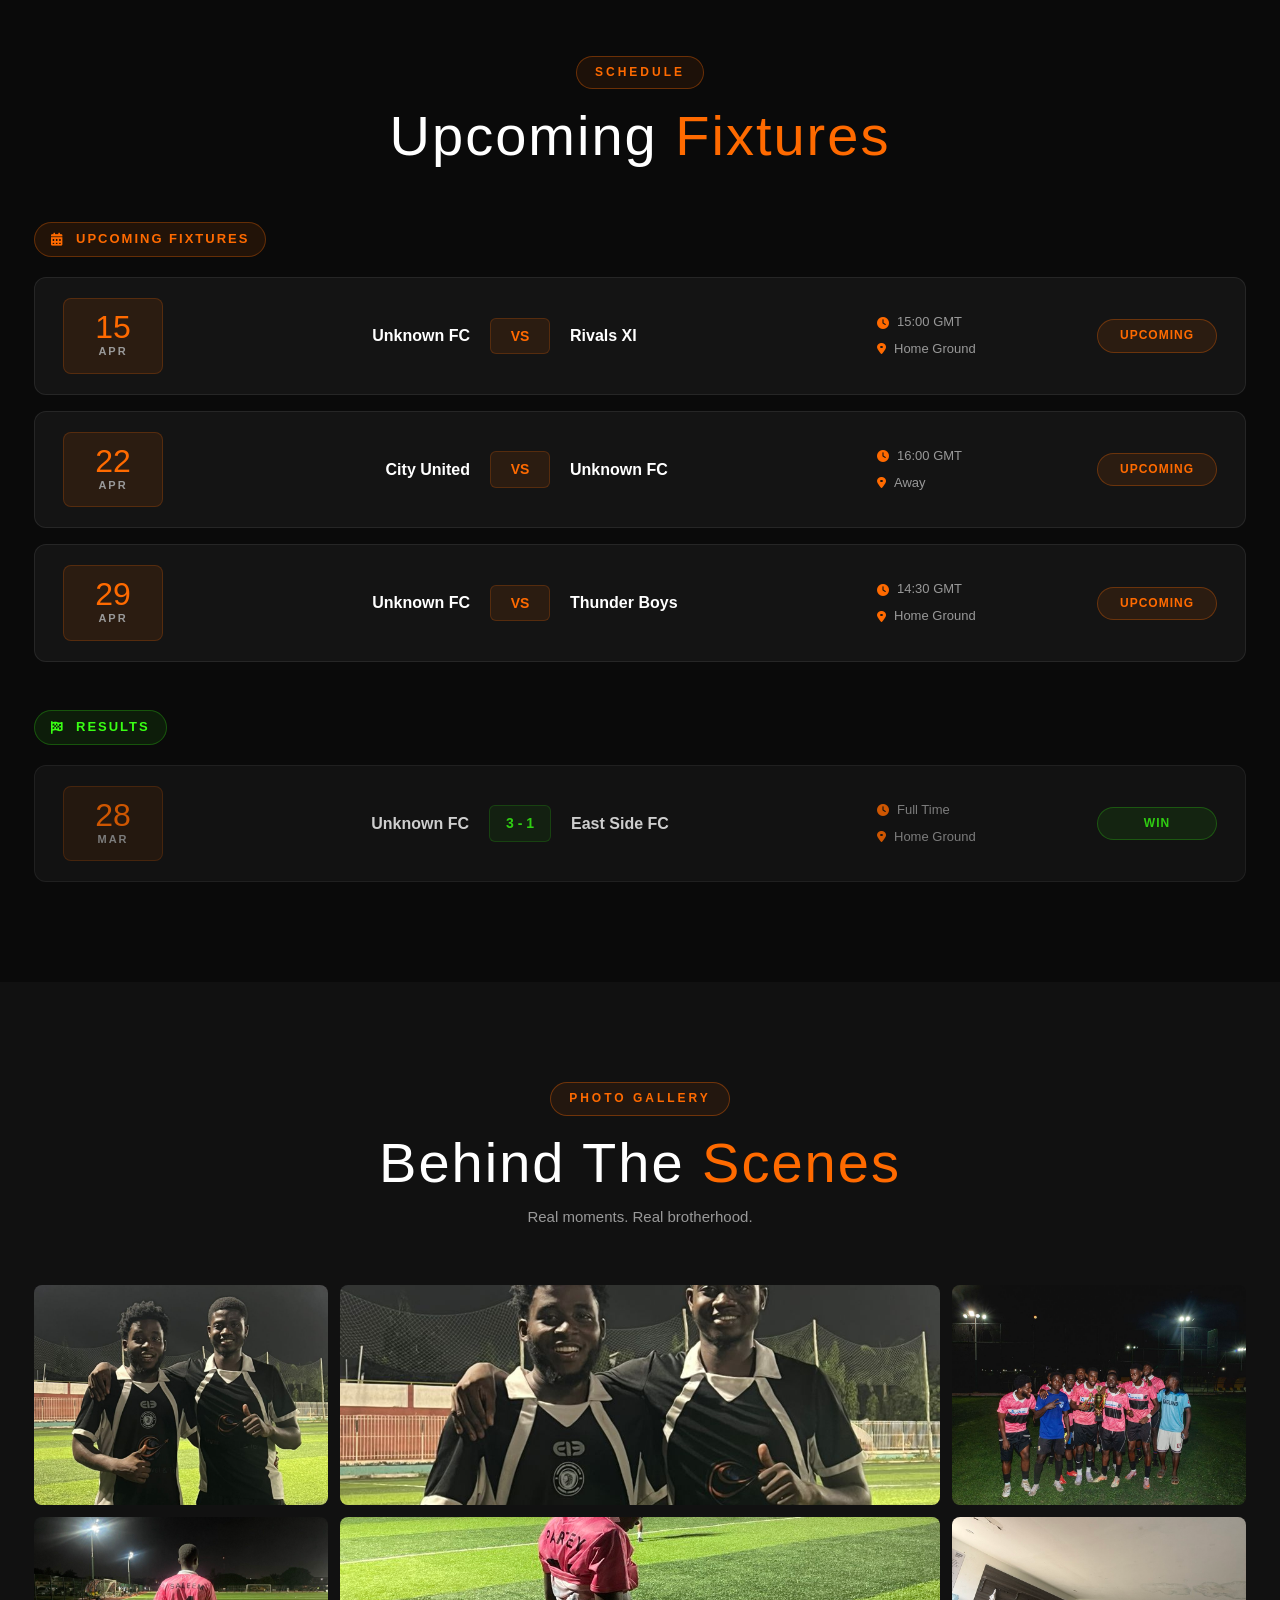
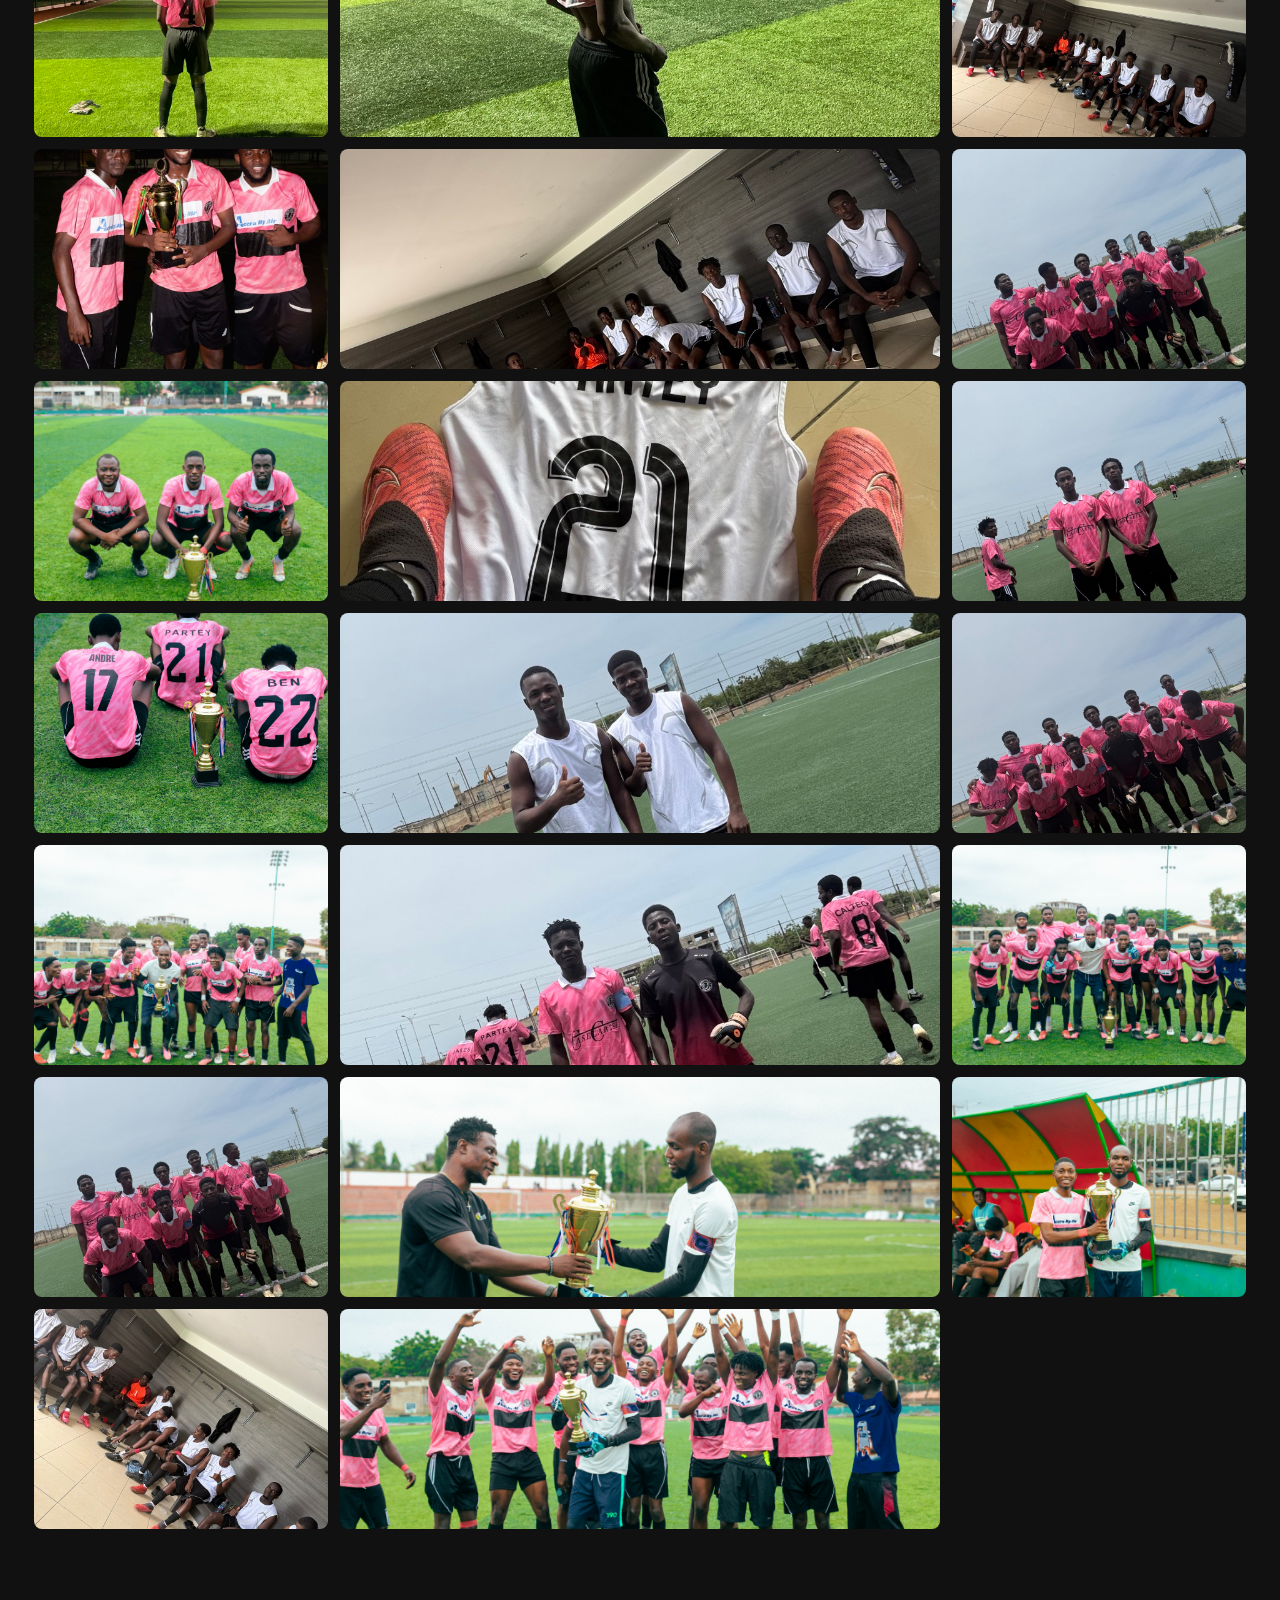
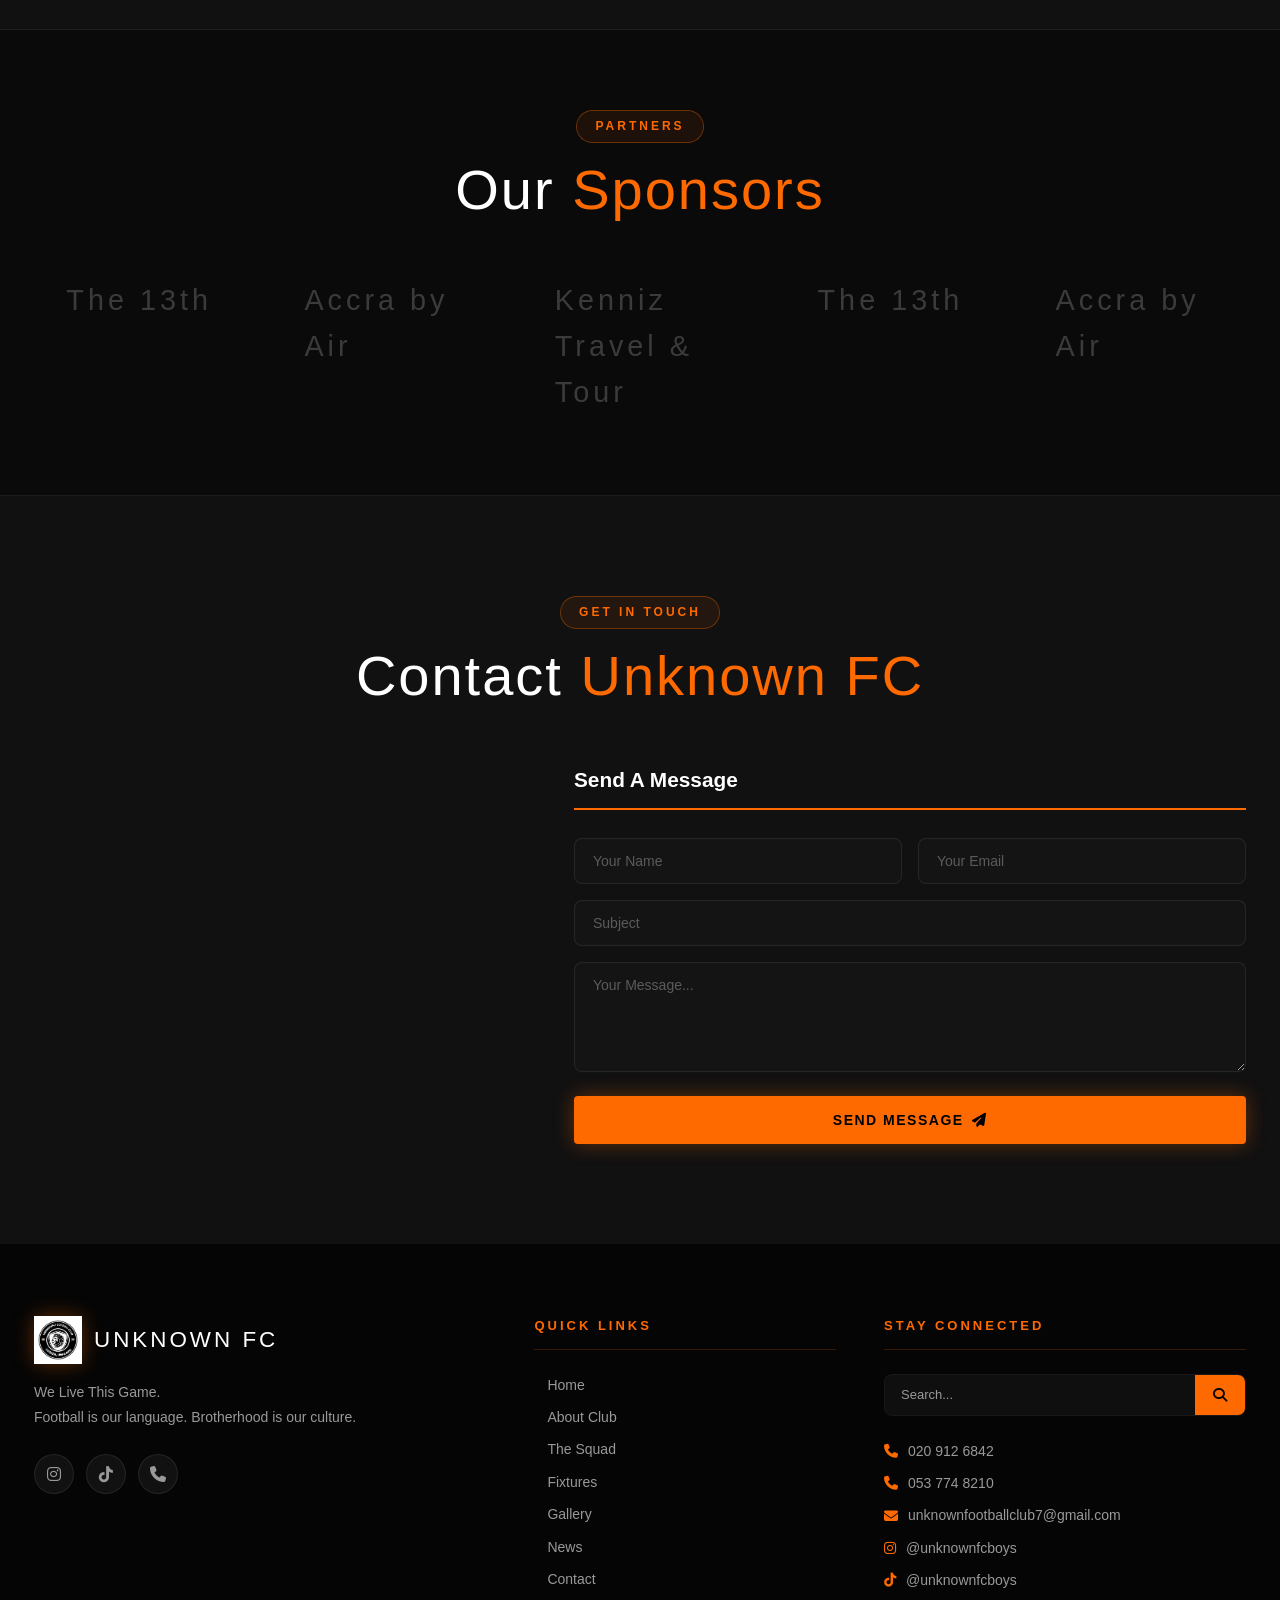
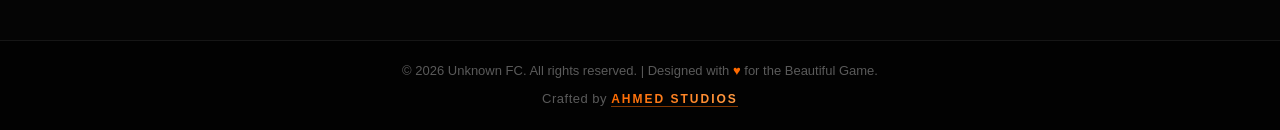
==== commit fe73cac0: "Update site with cloud sync: JSONBin + ImgBB photo hosting - All content (squad, fixtures, news, gal" ====
--- a/index.html
+++ b/index.html
@@ -1,415 +1,415 @@
-<!DOCTYPE html>
-<html lang="en">
-<head>
-  <meta charset="UTF-8" />
-  <meta name="viewport" content="width=device-width, initial-scale=1.0" />
-  <title>Unknown FC | We Live This Game</title>
-  <link rel="icon" type="image/png" href="logo.png" />
-  <link href="https://fonts.googleapis.com/css2?family=Bebas+Neue&family=Montserrat:wght@400;600;700;900&family=Poppins:wght@300;400;500;600&display=swap" rel="stylesheet" />
-  <link rel="stylesheet" href="https://cdnjs.cloudflare.com/ajax/libs/font-awesome/6.5.0/css/all.min.css" />
-  <link rel="stylesheet" href="https://cdn.jsdelivr.net/npm/swiper@11/swiper-bundle.min.css" />
-  <link rel="stylesheet" href="style.css" />
-</head>
-<body>
-
-  <!-- ===== NAVBAR ===== -->
-  <nav class="navbar" id="navbar">
-    <div class="nav-container">
-      <div class="nav-logo">
-        <img src="logo.png" alt="Unknown FC Logo" class="logo-img" />
-        <span class="logo-text">UNKNOWN <span class="accent">FC</span></span>
-      </div>
-      <ul class="nav-links" id="navLinks">
-        <li><a href="#home" class="nav-link active">Home</a></li>
-        <li class="dropdown">
-          <a href="#about" class="nav-link">About Club <i class="fas fa-chevron-down"></i></a>
-          <ul class="dropdown-menu">
-            <li><a href="#about">Club Info</a></li>
-            <li><a href="#coaches">Coaches</a></li>
-            <li><a href="#about">Training Grounds</a></li>
-            <li><a href="#about">Academy</a></li>
-          </ul>
-        </li>
-        <li><a href="#team" class="nav-link">Team</a></li>
-        <li><a href="#fixtures" class="nav-link">Fixtures</a></li>
-        <li><a href="#gallery" class="nav-link">Gallery</a></li>
-        <li><a href="#news" class="nav-link">News</a></li>
-        <li><a href="#contact" class="nav-link">Contact</a></li>
-      </ul>
-      <div class="hamburger" id="hamburger">
-        <span></span><span></span><span></span>
-      </div>
-    </div>
-  </nav>
-
-  <!-- ===== HERO SECTION ===== -->
-  <section class="hero" id="home">
-    <div class="hero-slider swiper">
-      <div class="swiper-wrapper">
-
-        <!-- Slide 1 -->
-        <div class="swiper-slide hero-slide" style="background-image: url('photo1.jpeg');">
-          <div class="hero-overlay"></div>
-          <div class="hero-content">
-            <div class="hero-badge fade-in">EST. UNKNOWN FC</div>
-            <h1 class="hero-title fade-in">FOOTBALL</h1>
-            <h2 class="hero-sub fade-in">We Live This Game</h2>
-            <p class="hero-desc fade-in">A squad built on passion, unity and the hunger to win.<br>Welcome to the Unknown family.</p>
-            <div class="hero-buttons fade-in">
-              <a href="#contact" class="btn btn-primary">Join Our Team</a>
-              <a href="#team" class="btn btn-ghost">Meet The Squad</a>
-            </div>
-          </div>
-          <div class="floating-ball ball1"><i class="fas fa-futbol"></i></div>
-          <div class="floating-ball ball2"><i class="fas fa-futbol"></i></div>
-        </div>
-
-        <!-- Slide 2 -->
-        <div class="swiper-slide hero-slide" style="background-image: url('photo2.jpeg');">
-          <div class="hero-overlay"></div>
-          <div class="hero-content">
-            <div class="hero-badge fade-in">THE BROTHERHOOD</div>
-            <h1 class="hero-title fade-in">UNITED</h1>
-            <h2 class="hero-sub fade-in">One Team. One Dream.</h2>
-            <p class="hero-desc fade-in">Every match is a story. Every goal is a statement.<br>We are Unknown FC.</p>
-            <div class="hero-buttons fade-in">
-              <a href="#gallery" class="btn btn-primary">View Gallery</a>
-              <a href="#fixtures" class="btn btn-ghost">Our Fixtures</a>
-            </div>
-          </div>
-        </div>
-
-        <!-- Slide 3 -->
-        <div class="swiper-slide hero-slide" style="background-image: url('photo3.jpeg');">
-          <div class="hero-overlay"></div>
-          <div class="hero-content">
-            <div class="hero-badge fade-in">THE SQUAD</div>
-            <h1 class="hero-title fade-in">LEGENDS</h1>
-            <h2 class="hero-sub fade-in">In The Making.</h2>
-            <p class="hero-desc fade-in">19 players. Infinite potential. Zero limits.<br>Watch us rise.</p>
-            <div class="hero-buttons fade-in">
-              <a href="#team" class="btn btn-primary">Meet The Team</a>
-              <a href="#contact" class="btn btn-ghost">Contact Us</a>
-            </div>
-          </div>
-        </div>
-
-      </div>
-      <div class="swiper-button-next hero-next"><i class="fas fa-chevron-right"></i></div>
-      <div class="swiper-button-prev hero-prev"><i class="fas fa-chevron-left"></i></div>
-      <div class="swiper-pagination hero-pagination"></div>
-    </div>
-
-    <!-- Scroll indicator -->
-    <div class="scroll-indicator">
-      <div class="scroll-dot"></div>
-    </div>
-  </section>
-
-  <!-- ===== STATS TICKER ===== -->
-  <div class="stats-ticker">
-    <div class="ticker-inner">
-      <span>⚽ Squad Size: 19 Players</span>
-      <span class="divider">|</span>
-      <span>🏆 Passion Driven</span>
-      <span class="divider">|</span>
-      <span>🎯 Unity First</span>
-      <span class="divider">|</span>
-      <span>🔥 Unknown FC Boys</span>
-      <span class="divider">|</span>
-      <span>📍 Playing In Ghana</span>
-      <span class="divider">|</span>
-      <span>⚽ Squad Size: 19 Players</span>
-      <span class="divider">|</span>
-      <span>🏆 Passion Driven</span>
-      <span class="divider">|</span>
-      <span>🎯 Unity First</span>
-      <span class="divider">|</span>
-      <span>🔥 Unknown FC Boys</span>
-    </div>
-  </div>
-
-  <!-- ===== FEATURE CARDS ===== -->
-  <section class="features" id="about">
-    <div class="container">
-      <div class="section-header">
-        <span class="section-tag">Who We Are</span>
-        <h2 class="section-title">What Makes <span class="accent">Unknown FC</span> Different</h2>
-      </div>
-      <div class="features-grid">
-
-        <div class="feature-card reveal">
-          <div class="feature-icon-wrap">
-            <div class="feature-icon">⚽</div>
-          </div>
-          <h3>Our Team</h3>
-          <p>19 dedicated players who give everything on and off the pitch. Brotherhood is our foundation.</p>
-          <a href="#team" class="feature-link">Explore Squad <i class="fas fa-arrow-right"></i></a>
-        </div>
-
-        <div class="feature-card reveal">
-          <div class="feature-icon-wrap">
-            <div class="feature-icon">🏆</div>
-          </div>
-          <h3>Achievements</h3>
-          <p>We compete to win. Every trophy is proof of our commitment, discipline, and relentless effort.</p>
-          <a href="#about" class="feature-link">Our Honours <i class="fas fa-arrow-right"></i></a>
-        </div>
-
-        <div class="feature-card reveal">
-          <div class="feature-icon-wrap">
-            <div class="feature-icon">🎧</div>
-          </div>
-          <h3>Coaching Staff</h3>
-          <p>Expert coaches who develop raw talent into skilled footballers with tactical discipline.</p>
-          <a href="#coaches" class="feature-link">Meet Coaches <i class="fas fa-arrow-right"></i></a>
-        </div>
-
-        <div class="feature-card reveal">
-          <div class="feature-icon-wrap">
-            <div class="feature-icon">📋</div>
-          </div>
-          <h3>Club Rules</h3>
-          <p>Respect, dedication and fair play are non-negotiable. We build character, not just footballers.</p>
-          <a href="#contact" class="feature-link">Learn More <i class="fas fa-arrow-right"></i></a>
-        </div>
-
-      </div>
-    </div>
-  </section>
-
-  <!-- ===== CTA PITCH SECTION ===== -->
-  <section class="cta-section parallax-section" id="cta">
-    <div class="pitch-overlay"></div>
-    <div class="container">
-      <div class="cta-content reveal">
-        <span class="section-tag">Be Part of Something Special</span>
-        <h2 class="cta-title">Looking for a good team?<br><span class="accent">Join Our Club!</span></h2>
-        <p class="cta-desc">Whether you're a seasoned player or raw talent, Unknown FC is where potential meets purpose. Train hard, play harder, and grow together as a family.</p>
-        <a href="#contact" class="btn btn-primary btn-large">More About Us</a>
-      </div>
-    </div>
-    <div class="pitch-lines">
-      <div class="center-circle"></div>
-      <div class="center-dot"></div>
-    </div>
-  </section>
-
-  <!-- ===== CONTENT 3 COLUMNS ===== -->
-  <section class="content-section" id="news">
-    <div class="container">
-      <div class="content-grid">
-
-        <!-- Col 1: Welcome -->
-        <div class="content-col reveal">
-          <div class="col-header">
-            <span class="col-tag">Welcome</span>
-            <h3>About Unknown FC</h3>
-          </div>
-          <div class="welcome-imgs">
-            <img src="photo4.jpeg" alt="Team" class="welcome-img-main zoom-img" />
-            <img src="photo5.jpeg" alt="Players" class="welcome-img-side zoom-img" />
-          </div>
-          <p>Unknown FC is more than a football club — it's a brotherhood. Founded on passion and unity, we believe every player deserves a stage to shine. Our team of 19 dedicated athletes push each other to be better every single day.</p>
-          <a href="#team" class="text-link">Read more <i class="fas fa-arrow-right"></i></a>
-        </div>
-
-        <!-- Col 2: Latest News -->
-        <div class="content-col reveal">
-          <div class="col-header">
-            <span class="col-tag">Latest News</span>
-            <h3>What's Happening</h3>
-          </div>
-          <div class="news-list" id="dynamic-news">
-            <!-- Populated by script.js from localStorage -->
-          </div>
-          <a href="#" class="text-link">News Archive <i class="fas fa-arrow-right"></i></a>
-        </div>
-
-        <!-- Col 3: What We Do -->
-        <div class="content-col reveal">
-          <div class="col-header">
-            <span class="col-tag">Services</span>
-            <h3>What We Do</h3>
-          </div>
-          <img src="photo6.jpeg" alt="Training" class="service-img zoom-img" />
-          <ul class="service-list">
-            <li><i class="fas fa-check-circle"></i> <div><strong>Player Training</strong><p>Structured sessions focused on technical skills, fitness and game intelligence.</p></div></li>
-            <li><i class="fas fa-check-circle"></i> <div><strong>Match Organization</strong><p>We coordinate competitive fixtures and friendly matches year-round.</p></div></li>
-            <li><i class="fas fa-check-circle"></i> <div><strong>Talent Scouting</strong><p>Always on the lookout for the next star. We identify and develop young talent.</p></div></li>
-            <li><i class="fas fa-check-circle"></i> <div><strong>Team Building</strong><p>Beyond the pitch — events and activities that build brotherhood.</p></div></li>
-          </ul>
-        </div>
-
-      </div>
-    </div>
-  </section>
-
-  <!-- ===== TEAM SECTION ===== -->
-  <section class="team-section" id="team">
-    <div class="container">
-      <div class="section-header">
-        <span class="section-tag">The Squad</span>
-        <h2 class="section-title">Meet The <span class="accent">Players</span></h2>
-        <p class="section-desc">19 warriors. One vision. Unmistakably Unknown.</p>
-      </div>
-
-      <div class="squad-grid" id="dynamic-squad">
-        <!-- Populated dynamically from admin panel -->
-      </div>
-    </div>
-  </section>
-
-  <!-- ===== FIXTURES ===== -->
-  <section class="fixtures-section" id="fixtures">
-    <div class="container">
-      <div class="section-header">
-        <span class="section-tag">Schedule</span>
-        <h2 class="section-title">Upcoming <span class="accent">Fixtures</span></h2>
-      </div>
-      <div class="fixtures-list" id="dynamic-fixtures">
-        <!-- Populated by script.js from localStorage -->
-      </div>
-    </div>
-  </section>
-
-  <!-- ===== GALLERY ===== -->
-  <section class="gallery-section" id="gallery">
-    <div class="container">
-      <div class="section-header">
-        <span class="section-tag">Photo Gallery</span>
-        <h2 class="section-title">Behind The <span class="accent">Scenes</span></h2>
-        <p class="section-desc">Real moments. Real brotherhood.</p>
-      </div>
-      <div class="gallery-grid" id="dynamic-gallery">
-        <!-- Populated dynamically -->
-      </div>
-    </div>
-    <!-- Lightbox -->
-    <div class="lightbox" id="lightbox">
-      <div class="lightbox-inner">
-        <img src="" alt="" id="lightbox-img" />
-        <button class="lightbox-close" id="lightboxClose"><i class="fas fa-times"></i></button>
-        <button class="lightbox-prev" id="lightboxPrev"><i class="fas fa-chevron-left"></i></button>
-        <button class="lightbox-next" id="lightboxNext"><i class="fas fa-chevron-right"></i></button>
-      </div>
-    </div>
-  </section>
-
-  <!-- ===== SPONSORS ===== -->
-  <section class="sponsors-section">
-    <div class="container">
-      <div class="section-header">
-        <span class="section-tag">Partners</span>
-        <h2 class="section-title">Our <span class="accent">Sponsors</span></h2>
-      </div>
-      <div class="sponsors-slider swiper">
-        <div class="swiper-wrapper" id="dynamic-sponsors">
-          <!-- Populated by script.js from localStorage -->
-        </div>
-      </div>
-    </div>
-  </section>
-
-  <!-- ===== CONTACT ===== -->
-  <section class="contact-section" id="contact">
-    <div class="container">
-      <div class="section-header">
-        <span class="section-tag">Get In Touch</span>
-        <h2 class="section-title">Contact <span class="accent">Unknown FC</span></h2>
-      </div>
-      <div class="contact-grid">
-        <div class="contact-info reveal" id="dynamic-contact">
-          <!-- Populated by script.js from localStorage -->
-        </div>
-        <div class="contact-form reveal">
-          <h3>Send A Message</h3>
-          <form id="contactForm">
-            <div class="form-row">
-              <div class="form-group">
-                <input type="text" placeholder="Your Name" required />
-              </div>
-              <div class="form-group">
-                <input type="email" placeholder="Your Email" required />
-              </div>
-            </div>
-            <div class="form-group">
-              <input type="text" placeholder="Subject" />
-            </div>
-            <div class="form-group">
-              <textarea placeholder="Your Message..." rows="5" required></textarea>
-            </div>
-            <button type="submit" class="btn btn-primary btn-full">Send Message <i class="fas fa-paper-plane"></i></button>
-          </form>
-        </div>
-      </div>
-    </div>
-  </section>
-
-  <!-- ===== FOOTER ===== -->
-  <footer class="footer">
-    <div class="footer-main">
-      <div class="container">
-        <div class="footer-grid">
-          <!-- Left: Logo + tagline -->
-          <div class="footer-col">
-            <div class="footer-logo">
-              <img src="logo.png" alt="Unknown FC" />
-              <span>UNKNOWN <span class="accent">FC</span></span>
-            </div>
-            <p class="footer-tagline">We Live This Game.<br>Football is our language. Brotherhood is our culture.</p>
-            <div class="footer-socials">
-              <a href="https://www.instagram.com/unknownfcboys" target="_blank"><i class="fab fa-instagram"></i></a>
-              <a href="https://www.tiktok.com/@unknownfcboys" target="_blank"><i class="fab fa-tiktok"></i></a>
-              <a href="tel:0209126842"><i class="fas fa-phone"></i></a>
-            </div>
-          </div>
-
-          <!-- Center: Nav links -->
-          <div class="footer-col">
-            <h4 class="footer-heading">Quick Links</h4>
-            <ul class="footer-links">
-              <li><a href="#home">Home</a></li>
-              <li><a href="#about">About Club</a></li>
-              <li><a href="#team">The Squad</a></li>
-              <li><a href="#fixtures">Fixtures</a></li>
-              <li><a href="#gallery">Gallery</a></li>
-              <li><a href="#news">News</a></li>
-              <li><a href="#contact">Contact</a></li>
-            </ul>
-          </div>
-
-          <!-- Right: Search + socials -->
-          <div class="footer-col">
-            <h4 class="footer-heading">Stay Connected</h4>
-            <div class="footer-search">
-              <input type="text" placeholder="Search..." />
-              <button><i class="fas fa-search"></i></button>
-            </div>
-            <div class="footer-contact-info" id="footer-contact-info">
-              <p><i class="fas fa-phone"></i> 020 912 6842</p>
-              <p><i class="fas fa-phone"></i> 053 774 8210</p>
-              <p><i class="fas fa-envelope"></i> unknownfootballclub7@gmail.com</p>
-              <p><i class="fab fa-instagram"></i> @unknownfcboys</p>
-              <p><i class="fab fa-tiktok"></i> @unknownfcboys</p>
-            </div>
-          </div>
-        </div>
-      </div>
-    </div>
-    <div class="footer-bottom">
-      <div class="container">
-        <p>&copy; 2026 Unknown FC. All rights reserved. | Designed with <span class="accent">&#9829;</span> for the Beautiful Game.</p>
-        <p class="footer-credit">Crafted by <a href="https://ahmed-studios-kappa.vercel.app/" target="_blank" rel="noopener" class="footer-credit-link">Ahmed Studios</a></p>
-      </div>
-    </div>
-  </footer>
-
-  <!-- Back to Top -->
-  <button class="back-to-top" id="backToTop"><i class="fas fa-chevron-up"></i></button>
-  <a href="admin.html" class="admin-fab" title="Admin Portal"><i class="fas fa-lock"></i></a>
-
-  <script src="https://cdn.jsdelivr.net/npm/swiper@11/swiper-bundle.min.js"></script>
-  <script src="script.js"></script>
-</body>
-</html>
+<!DOCTYPE html>
+<html lang="en">
+<head>
+  <meta charset="UTF-8" />
+  <meta name="viewport" content="width=device-width, initial-scale=1.0" />
+  <title>Unknown FC | We Live This Game</title>
+  <link rel="icon" type="image/png" href="logo.png" />
+  <link href="https://fonts.googleapis.com/css2?family=Bebas+Neue&family=Montserrat:wght@400;600;700;900&family=Poppins:wght@300;400;500;600&display=swap" rel="stylesheet" />
+  <link rel="stylesheet" href="https://cdnjs.cloudflare.com/ajax/libs/font-awesome/6.5.0/css/all.min.css" />
+  <link rel="stylesheet" href="https://cdn.jsdelivr.net/npm/swiper@11/swiper-bundle.min.css" />
+  <link rel="stylesheet" href="style.css" />
+</head>
+<body>
+
+  <!-- ===== NAVBAR ===== -->
+  <nav class="navbar" id="navbar">
+    <div class="nav-container">
+      <div class="nav-logo">
+        <img src="logo.png" alt="Unknown FC Logo" class="logo-img" />
+        <span class="logo-text">UNKNOWN <span class="accent">FC</span></span>
+      </div>
+      <ul class="nav-links" id="navLinks">
+        <li><a href="#home" class="nav-link active">Home</a></li>
+        <li class="dropdown">
+          <a href="#about" class="nav-link">About Club <i class="fas fa-chevron-down"></i></a>
+          <ul class="dropdown-menu">
+            <li><a href="#about">Club Info</a></li>
+            <li><a href="#coaches">Coaches</a></li>
+            <li><a href="#about">Training Grounds</a></li>
+            <li><a href="#about">Academy</a></li>
+          </ul>
+        </li>
+        <li><a href="#team" class="nav-link">Team</a></li>
+        <li><a href="#fixtures" class="nav-link">Fixtures</a></li>
+        <li><a href="#gallery" class="nav-link">Gallery</a></li>
+        <li><a href="#news" class="nav-link">News</a></li>
+        <li><a href="#contact" class="nav-link">Contact</a></li>
+      </ul>
+      <div class="hamburger" id="hamburger">
+        <span></span><span></span><span></span>
+      </div>
+    </div>
+  </nav>
+
+  <!-- ===== HERO SECTION ===== -->
+  <section class="hero" id="home">
+    <div class="hero-slider swiper">
+      <div class="swiper-wrapper">
+
+        <!-- Slide 1 -->
+        <div class="swiper-slide hero-slide" style="background-image: url('photo1.jpeg');">
+          <div class="hero-overlay"></div>
+          <div class="hero-content">
+            <div class="hero-badge fade-in">EST. UNKNOWN FC</div>
+            <h1 class="hero-title fade-in">FOOTBALL</h1>
+            <h2 class="hero-sub fade-in">We Live This Game</h2>
+            <p class="hero-desc fade-in">A squad built on passion, unity and the hunger to win.<br>Welcome to the Unknown family.</p>
+            <div class="hero-buttons fade-in">
+              <a href="#contact" class="btn btn-primary">Join Our Team</a>
+              <a href="#team" class="btn btn-ghost">Meet The Squad</a>
+            </div>
+          </div>
+          <div class="floating-ball ball1"><i class="fas fa-futbol"></i></div>
+          <div class="floating-ball ball2"><i class="fas fa-futbol"></i></div>
+        </div>
+
+        <!-- Slide 2 -->
+        <div class="swiper-slide hero-slide" style="background-image: url('photo2.jpeg');">
+          <div class="hero-overlay"></div>
+          <div class="hero-content">
+            <div class="hero-badge fade-in">THE BROTHERHOOD</div>
+            <h1 class="hero-title fade-in">UNITED</h1>
+            <h2 class="hero-sub fade-in">One Team. One Dream.</h2>
+            <p class="hero-desc fade-in">Every match is a story. Every goal is a statement.<br>We are Unknown FC.</p>
+            <div class="hero-buttons fade-in">
+              <a href="#gallery" class="btn btn-primary">View Gallery</a>
+              <a href="#fixtures" class="btn btn-ghost">Our Fixtures</a>
+            </div>
+          </div>
+        </div>
+
+        <!-- Slide 3 -->
+        <div class="swiper-slide hero-slide" style="background-image: url('photo3.jpeg');">
+          <div class="hero-overlay"></div>
+          <div class="hero-content">
+            <div class="hero-badge fade-in">THE SQUAD</div>
+            <h1 class="hero-title fade-in">LEGENDS</h1>
+            <h2 class="hero-sub fade-in">In The Making.</h2>
+            <p class="hero-desc fade-in">19 players. Infinite potential. Zero limits.<br>Watch us rise.</p>
+            <div class="hero-buttons fade-in">
+              <a href="#team" class="btn btn-primary">Meet The Team</a>
+              <a href="#contact" class="btn btn-ghost">Contact Us</a>
+            </div>
+          </div>
+        </div>
+
+      </div>
+      <div class="swiper-button-next hero-next"><i class="fas fa-chevron-right"></i></div>
+      <div class="swiper-button-prev hero-prev"><i class="fas fa-chevron-left"></i></div>
+      <div class="swiper-pagination hero-pagination"></div>
+    </div>
+
+    <!-- Scroll indicator -->
+    <div class="scroll-indicator">
+      <div class="scroll-dot"></div>
+    </div>
+  </section>
+
+  <!-- ===== STATS TICKER ===== -->
+  <div class="stats-ticker">
+    <div class="ticker-inner">
+      <span>⚽ Squad Size: 19 Players</span>
+      <span class="divider">|</span>
+      <span>🏆 Passion Driven</span>
+      <span class="divider">|</span>
+      <span>🎯 Unity First</span>
+      <span class="divider">|</span>
+      <span>🔥 Unknown FC Boys</span>
+      <span class="divider">|</span>
+      <span>📍 Playing In Ghana</span>
+      <span class="divider">|</span>
+      <span>⚽ Squad Size: 19 Players</span>
+      <span class="divider">|</span>
+      <span>🏆 Passion Driven</span>
+      <span class="divider">|</span>
+      <span>🎯 Unity First</span>
+      <span class="divider">|</span>
+      <span>🔥 Unknown FC Boys</span>
+    </div>
+  </div>
+
+  <!-- ===== FEATURE CARDS ===== -->
+  <section class="features" id="about">
+    <div class="container">
+      <div class="section-header">
+        <span class="section-tag">Who We Are</span>
+        <h2 class="section-title">What Makes <span class="accent">Unknown FC</span> Different</h2>
+      </div>
+      <div class="features-grid">
+
+        <div class="feature-card reveal">
+          <div class="feature-icon-wrap">
+            <div class="feature-icon">⚽</div>
+          </div>
+          <h3>Our Team</h3>
+          <p>19 dedicated players who give everything on and off the pitch. Brotherhood is our foundation.</p>
+          <a href="#team" class="feature-link">Explore Squad <i class="fas fa-arrow-right"></i></a>
+        </div>
+
+        <div class="feature-card reveal">
+          <div class="feature-icon-wrap">
+            <div class="feature-icon">🏆</div>
+          </div>
+          <h3>Achievements</h3>
+          <p>We compete to win. Every trophy is proof of our commitment, discipline, and relentless effort.</p>
+          <a href="#about" class="feature-link">Our Honours <i class="fas fa-arrow-right"></i></a>
+        </div>
+
+        <div class="feature-card reveal">
+          <div class="feature-icon-wrap">
+            <div class="feature-icon">🎧</div>
+          </div>
+          <h3>Coaching Staff</h3>
+          <p>Expert coaches who develop raw talent into skilled footballers with tactical discipline.</p>
+          <a href="#coaches" class="feature-link">Meet Coaches <i class="fas fa-arrow-right"></i></a>
+        </div>
+
+        <div class="feature-card reveal">
+          <div class="feature-icon-wrap">
+            <div class="feature-icon">📋</div>
+          </div>
+          <h3>Club Rules</h3>
+          <p>Respect, dedication and fair play are non-negotiable. We build character, not just footballers.</p>
+          <a href="#contact" class="feature-link">Learn More <i class="fas fa-arrow-right"></i></a>
+        </div>
+
+      </div>
+    </div>
+  </section>
+
+  <!-- ===== CTA PITCH SECTION ===== -->
+  <section class="cta-section parallax-section" id="cta">
+    <div class="pitch-overlay"></div>
+    <div class="container">
+      <div class="cta-content reveal">
+        <span class="section-tag">Be Part of Something Special</span>
+        <h2 class="cta-title">Looking for a good team?<br><span class="accent">Join Our Club!</span></h2>
+        <p class="cta-desc">Whether you're a seasoned player or raw talent, Unknown FC is where potential meets purpose. Train hard, play harder, and grow together as a family.</p>
+        <a href="#contact" class="btn btn-primary btn-large">More About Us</a>
+      </div>
+    </div>
+    <div class="pitch-lines">
+      <div class="center-circle"></div>
+      <div class="center-dot"></div>
+    </div>
+  </section>
+
+  <!-- ===== CONTENT 3 COLUMNS ===== -->
+  <section class="content-section" id="news">
+    <div class="container">
+      <div class="content-grid">
+
+        <!-- Col 1: Welcome -->
+        <div class="content-col reveal">
+          <div class="col-header">
+            <span class="col-tag">Welcome</span>
+            <h3>About Unknown FC</h3>
+          </div>
+          <div class="welcome-imgs">
+            <img src="photo4.jpeg" alt="Team" class="welcome-img-main zoom-img" />
+            <img src="photo5.jpeg" alt="Players" class="welcome-img-side zoom-img" />
+          </div>
+          <p>Unknown FC is more than a football club — it's a brotherhood. Founded on passion and unity, we believe every player deserves a stage to shine. Our team of 19 dedicated athletes push each other to be better every single day.</p>
+          <a href="#team" class="text-link">Read more <i class="fas fa-arrow-right"></i></a>
+        </div>
+
+        <!-- Col 2: Latest News -->
+        <div class="content-col reveal">
+          <div class="col-header">
+            <span class="col-tag">Latest News</span>
+            <h3>What's Happening</h3>
+          </div>
+          <div class="news-list" id="dynamic-news">
+            <!-- Populated by script.js from localStorage -->
+          </div>
+          <a href="#" class="text-link">News Archive <i class="fas fa-arrow-right"></i></a>
+        </div>
+
+        <!-- Col 3: What We Do -->
+        <div class="content-col reveal">
+          <div class="col-header">
+            <span class="col-tag">Services</span>
+            <h3>What We Do</h3>
+          </div>
+          <img src="photo6.jpeg" alt="Training" class="service-img zoom-img" />
+          <ul class="service-list">
+            <li><i class="fas fa-check-circle"></i> <div><strong>Player Training</strong><p>Structured sessions focused on technical skills, fitness and game intelligence.</p></div></li>
+            <li><i class="fas fa-check-circle"></i> <div><strong>Match Organization</strong><p>We coordinate competitive fixtures and friendly matches year-round.</p></div></li>
+            <li><i class="fas fa-check-circle"></i> <div><strong>Talent Scouting</strong><p>Always on the lookout for the next star. We identify and develop young talent.</p></div></li>
+            <li><i class="fas fa-check-circle"></i> <div><strong>Team Building</strong><p>Beyond the pitch — events and activities that build brotherhood.</p></div></li>
+          </ul>
+        </div>
+
+      </div>
+    </div>
+  </section>
+
+  <!-- ===== TEAM SECTION ===== -->
+  <section class="team-section" id="team">
+    <div class="container">
+      <div class="section-header">
+        <span class="section-tag">The Squad</span>
+        <h2 class="section-title">Meet The <span class="accent">Players</span></h2>
+        <p class="section-desc">19 warriors. One vision. Unmistakably Unknown.</p>
+      </div>
+
+      <div class="squad-grid" id="dynamic-squad">
+        <!-- Populated dynamically from admin panel -->
+      </div>
+    </div>
+  </section>
+
+  <!-- ===== FIXTURES ===== -->
+  <section class="fixtures-section" id="fixtures">
+    <div class="container">
+      <div class="section-header">
+        <span class="section-tag">Schedule</span>
+        <h2 class="section-title">Upcoming <span class="accent">Fixtures</span></h2>
+      </div>
+      <div class="fixtures-list" id="dynamic-fixtures">
+        <!-- Populated by script.js from localStorage -->
+      </div>
+    </div>
+  </section>
+
+  <!-- ===== GALLERY ===== -->
+  <section class="gallery-section" id="gallery">
+    <div class="container">
+      <div class="section-header">
+        <span class="section-tag">Photo Gallery</span>
+        <h2 class="section-title">Behind The <span class="accent">Scenes</span></h2>
+        <p class="section-desc">Real moments. Real brotherhood.</p>
+      </div>
+      <div class="gallery-grid" id="dynamic-gallery">
+        <!-- Populated dynamically -->
+      </div>
+    </div>
+    <!-- Lightbox -->
+    <div class="lightbox" id="lightbox">
+      <div class="lightbox-inner">
+        <img src="" alt="" id="lightbox-img" />
+        <button class="lightbox-close" id="lightboxClose"><i class="fas fa-times"></i></button>
+        <button class="lightbox-prev" id="lightboxPrev"><i class="fas fa-chevron-left"></i></button>
+        <button class="lightbox-next" id="lightboxNext"><i class="fas fa-chevron-right"></i></button>
+      </div>
+    </div>
+  </section>
+
+  <!-- ===== SPONSORS ===== -->
+  <section class="sponsors-section">
+    <div class="container">
+      <div class="section-header">
+        <span class="section-tag">Partners</span>
+        <h2 class="section-title">Our <span class="accent">Sponsors</span></h2>
+      </div>
+      <div class="sponsors-slider swiper">
+        <div class="swiper-wrapper" id="dynamic-sponsors">
+          <!-- Populated by script.js from localStorage -->
+        </div>
+      </div>
+    </div>
+  </section>
+
+  <!-- ===== CONTACT ===== -->
+  <section class="contact-section" id="contact">
+    <div class="container">
+      <div class="section-header">
+        <span class="section-tag">Get In Touch</span>
+        <h2 class="section-title">Contact <span class="accent">Unknown FC</span></h2>
+      </div>
+      <div class="contact-grid">
+        <div class="contact-info reveal" id="dynamic-contact">
+          <!-- Populated by script.js from localStorage -->
+        </div>
+        <div class="contact-form reveal">
+          <h3>Send A Message</h3>
+          <form id="contactForm">
+            <div class="form-row">
+              <div class="form-group">
+                <input type="text" placeholder="Your Name" required />
+              </div>
+              <div class="form-group">
+                <input type="email" placeholder="Your Email" required />
+              </div>
+            </div>
+            <div class="form-group">
+              <input type="text" placeholder="Subject" />
+            </div>
+            <div class="form-group">
+              <textarea placeholder="Your Message..." rows="5" required></textarea>
+            </div>
+            <button type="submit" class="btn btn-primary btn-full">Send Message <i class="fas fa-paper-plane"></i></button>
+          </form>
+        </div>
+      </div>
+    </div>
+  </section>
+
+  <!-- ===== FOOTER ===== -->
+  <footer class="footer">
+    <div class="footer-main">
+      <div class="container">
+        <div class="footer-grid">
+          <!-- Left: Logo + tagline -->
+          <div class="footer-col">
+            <div class="footer-logo">
+              <img src="logo.png" alt="Unknown FC" />
+              <span>UNKNOWN <span class="accent">FC</span></span>
+            </div>
+            <p class="footer-tagline">We Live This Game.<br>Football is our language. Brotherhood is our culture.</p>
+            <div class="footer-socials">
+              <a href="https://www.instagram.com/unknownfcboys" target="_blank"><i class="fab fa-instagram"></i></a>
+              <a href="https://www.tiktok.com/@unknownfcboys" target="_blank"><i class="fab fa-tiktok"></i></a>
+              <a href="tel:0209126842"><i class="fas fa-phone"></i></a>
+            </div>
+          </div>
+
+          <!-- Center: Nav links -->
+          <div class="footer-col">
+            <h4 class="footer-heading">Quick Links</h4>
+            <ul class="footer-links">
+              <li><a href="#home">Home</a></li>
+              <li><a href="#about">About Club</a></li>
+              <li><a href="#team">The Squad</a></li>
+              <li><a href="#fixtures">Fixtures</a></li>
+              <li><a href="#gallery">Gallery</a></li>
+              <li><a href="#news">News</a></li>
+              <li><a href="#contact">Contact</a></li>
+            </ul>
+          </div>
+
+          <!-- Right: Search + socials -->
+          <div class="footer-col">
+            <h4 class="footer-heading">Stay Connected</h4>
+            <div class="footer-search">
+              <input type="text" placeholder="Search..." />
+              <button><i class="fas fa-search"></i></button>
+            </div>
+            <div class="footer-contact-info" id="footer-contact-info">
+              <p><i class="fas fa-phone"></i> 020 912 6842</p>
+              <p><i class="fas fa-phone"></i> 053 774 8210</p>
+              <p><i class="fas fa-envelope"></i> unknownfootballclub7@gmail.com</p>
+              <p><i class="fab fa-instagram"></i> @unknownfcboys</p>
+              <p><i class="fab fa-tiktok"></i> @unknownfcboys</p>
+            </div>
+          </div>
+        </div>
+      </div>
+    </div>
+    <div class="footer-bottom">
+      <div class="container">
+        <p>&copy; 2026 Unknown FC. All rights reserved. | Designed with <span class="accent">&#9829;</span> for the Beautiful Game.</p>
+        <p class="footer-credit">Crafted by <a href="https://ahmed-studios-kappa.vercel.app/" target="_blank" rel="noopener" class="footer-credit-link">Ahmed Studios</a></p>
+      </div>
+    </div>
+  </footer>
+
+  <!-- Back to Top -->
+  <button class="back-to-top" id="backToTop"><i class="fas fa-chevron-up"></i></button>
+  <a href="admin.html" class="admin-fab" title="Admin Portal"><i class="fas fa-lock"></i></a>
+
+  <script src="https://cdn.jsdelivr.net/npm/swiper@11/swiper-bundle.min.js"></script>
+  <script src="script.js"></script>
+</body>
+</html>
--- a/style.css
+++ b/style.css
@@ -756,7 +756,7 @@
 }
 .squad-grid {
   display: grid;
-  grid-template-columns: repeat(auto-fill, minmax(160px, 1fr));
+  grid-template-columns: repeat(auto-fill, minmax(180px, 1fr));
   gap: 20px;
 }
 
@@ -765,36 +765,91 @@
   background: var(--card);
   border: 1px solid var(--glass-border);
   border-radius: 16px;
-  padding: 28px 16px 22px;
+  padding: 0;
   text-align: center;
   display: flex;
   flex-direction: column;
   align-items: center;
-  gap: 10px;
+  gap: 0;
   transition: var(--transition);
   cursor: default;
+  position: relative;
+  overflow: hidden;
 }
 .player-card:hover {
   transform: translateY(-6px);
-  border-color: rgba(255,106,0,0.4);
-  box-shadow: 0 16px 40px rgba(0,0,0,0.4), 0 0 20px var(--orange-glow);
-  background: #181818;
-}
-.player-number {
+  border-color: rgba(255,106,0,0.5);
+  box-shadow: 0 16px 40px rgba(0,0,0,0.4), 0 0 24px var(--orange-glow);
+}
+.player-num-badge {
+  position: absolute;
+  top: 10px;
+  left: 12px;
   font-family: 'Bebas Neue', sans-serif;
-  font-size: 2.8rem;
-  color: var(--orange);
+  font-size: 1.1rem;
+  color: #fff;
+  opacity: 0.85;
   line-height: 1;
-  text-shadow: 0 0 20px var(--orange-glow);
+  z-index: 2;
+  text-shadow: 0 1px 4px rgba(0,0,0,0.6);
+}
+.player-avatar-wrap {
+  width: 100%;
+  aspect-ratio: 1 / 1;
+  border-radius: 0;
+  overflow: hidden;
+  border: none;
+  flex-shrink: 0;
+}
+.player-avatar-img {
+  width: 100%;
+  height: 100%;
+  object-fit: cover;
+  object-position: top center;
+  transition: transform 0.4s ease;
+}
+.player-card:hover .player-avatar-img {
+  transform: scale(1.06);
+}
+.player-avatar-placeholder {
+  width: 100%;
+  height: 100%;
+  display: flex;
+  align-items: center;
+  justify-content: center;
+  background: rgba(255,106,0,0.06);
+  color: rgba(255,106,0,0.35);
+  font-size: 3.5rem;
+}
+.player-info {
+  width: 100%;
+  padding: 12px 14px 14px;
+  background: var(--card);
+  border-top: 1px solid rgba(255,106,0,0.15);
+  display: flex;
+  flex-direction: column;
+  align-items: center;
+  gap: 5px;
 }
 .player-info h4 {
   font-family: 'Montserrat', sans-serif;
   font-size: 13px;
   font-weight: 700;
   color: var(--white);
-  line-height: 1.4;
-}
-.player-pos { display: none; }
+  line-height: 1.3;
+}
+.player-pos {
+  display: inline-block;
+  font-size: 10px;
+  font-weight: 600;
+  letter-spacing: 1px;
+  text-transform: uppercase;
+  color: var(--orange);
+  background: rgba(255,106,0,0.1);
+  border: 1px solid rgba(255,106,0,0.25);
+  border-radius: 20px;
+  padding: 2px 10px;
+}
 
 /* ============================================
    FIXTURES
@@ -843,6 +898,13 @@
   letter-spacing: 2px;
   color: var(--grey);
   text-transform: uppercase;
+}
+.fix-year {
+  font-size: 10px;
+  font-weight: 600;
+  letter-spacing: 1px;
+  color: var(--grey);
+  opacity: 0.65;
 }
 .fixture-teams {
   display: flex;
@@ -879,7 +941,41 @@
   color: var(--grey);
 }
 .fixture-info span { display: flex; align-items: center; gap: 8px; }
+.fixtures-group { display: flex; flex-direction: column; gap: 16px; }
+.fixture-group-label {
+  display: flex;
+  align-items: center;
+  gap: 12px;
+  font-family: 'Bebas Neue', sans-serif;
+  font-size: 13px;
+  letter-spacing: 2px;
+  font-weight: 700;
+  text-transform: uppercase;
+  padding: 6px 16px;
+  border-radius: 50px;
+  width: fit-content;
+  margin-bottom: 4px;
+}
+.fixture-group-label.upcoming { background: rgba(255,106,0,0.1); color: var(--orange); border: 1px solid rgba(255,106,0,0.3); }
+.fixture-group-label.results  { background: rgba(57,255,20,0.08); color: var(--neon);    border: 1px solid rgba(57,255,20,0.25); }
+.fixtures-group + .fixtures-group { margin-top: 32px; }
 .fixture-info i { color: var(--orange); font-size: 12px; }
+.show-more-results {
+  display: block;
+  margin: 12px auto 0;
+  background: none;
+  border: 1px solid rgba(57,255,20,0.25);
+  color: var(--neon);
+  font-family: 'Montserrat', sans-serif;
+  font-size: 12px;
+  font-weight: 600;
+  letter-spacing: 1px;
+  padding: 8px 24px;
+  border-radius: 50px;
+  cursor: pointer;
+  transition: var(--transition);
+}
+.show-more-results:hover { background: rgba(57,255,20,0.08); }
 .fixture-status {
   padding: 6px 16px;
   border-radius: 50px;
@@ -1405,10 +1501,15 @@
     text-align: center;
   }
   .fixture-date { flex-direction: row; justify-content: center; gap: 8px; width: fit-content; margin: 0 auto; }
-  .fixture-teams { justify-content: center; }
-  .home-team, .away-team { flex: none; }
+  .fixture-teams { justify-content: center; flex-wrap: wrap; gap: 10px; }
+  .home-team, .away-team { flex: none; max-width: 38%; word-break: break-word; font-size: 13px; }
+  .fixture-vs { min-width: 50px; padding: 6px 10px; font-size: 13px; }
   .fixture-info { align-items: center; }
   .fixture-status { margin: 0 auto; width: fit-content; }
+  .fixture-group-label {
+    font-size: 11px;
+    padding: 5px 14px;
+  }
 
   /* Gallery */
   .gallery-grid { grid-template-columns: repeat(2, 1fr); grid-auto-rows: 180px; }
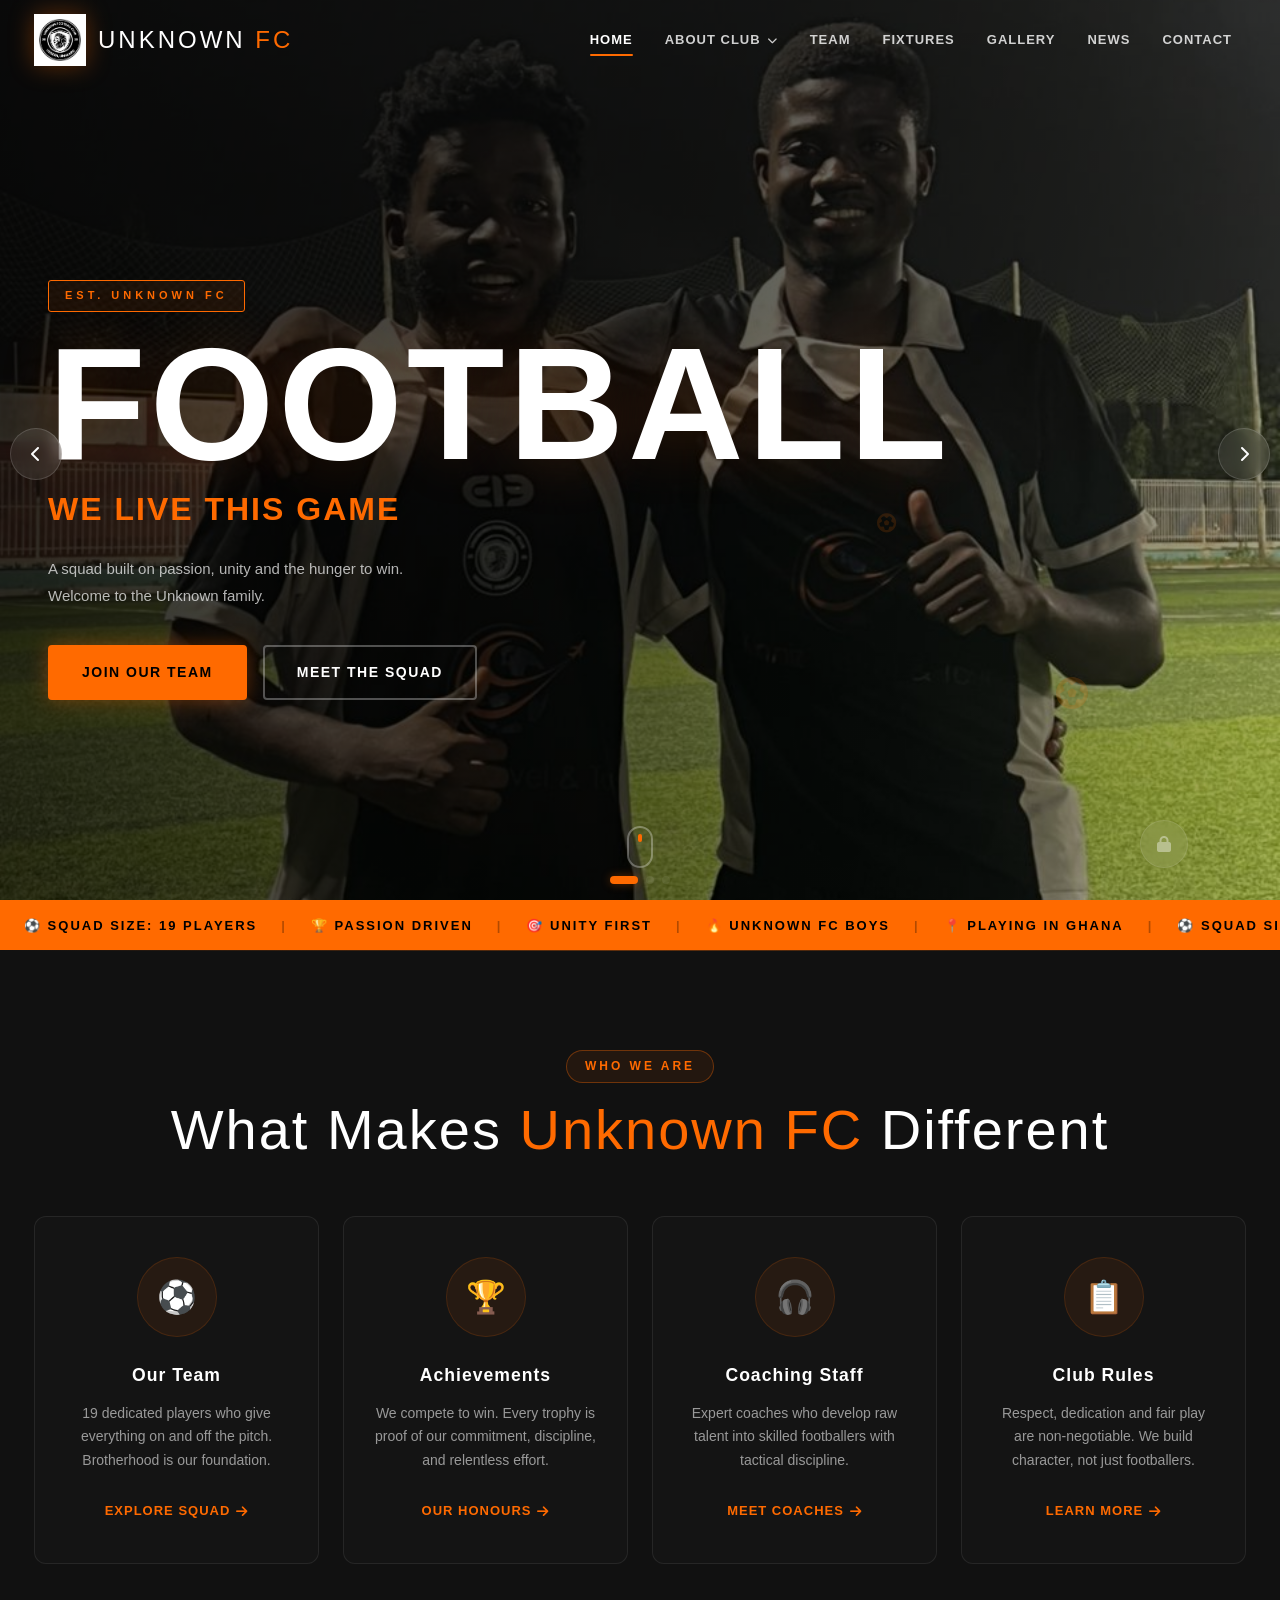
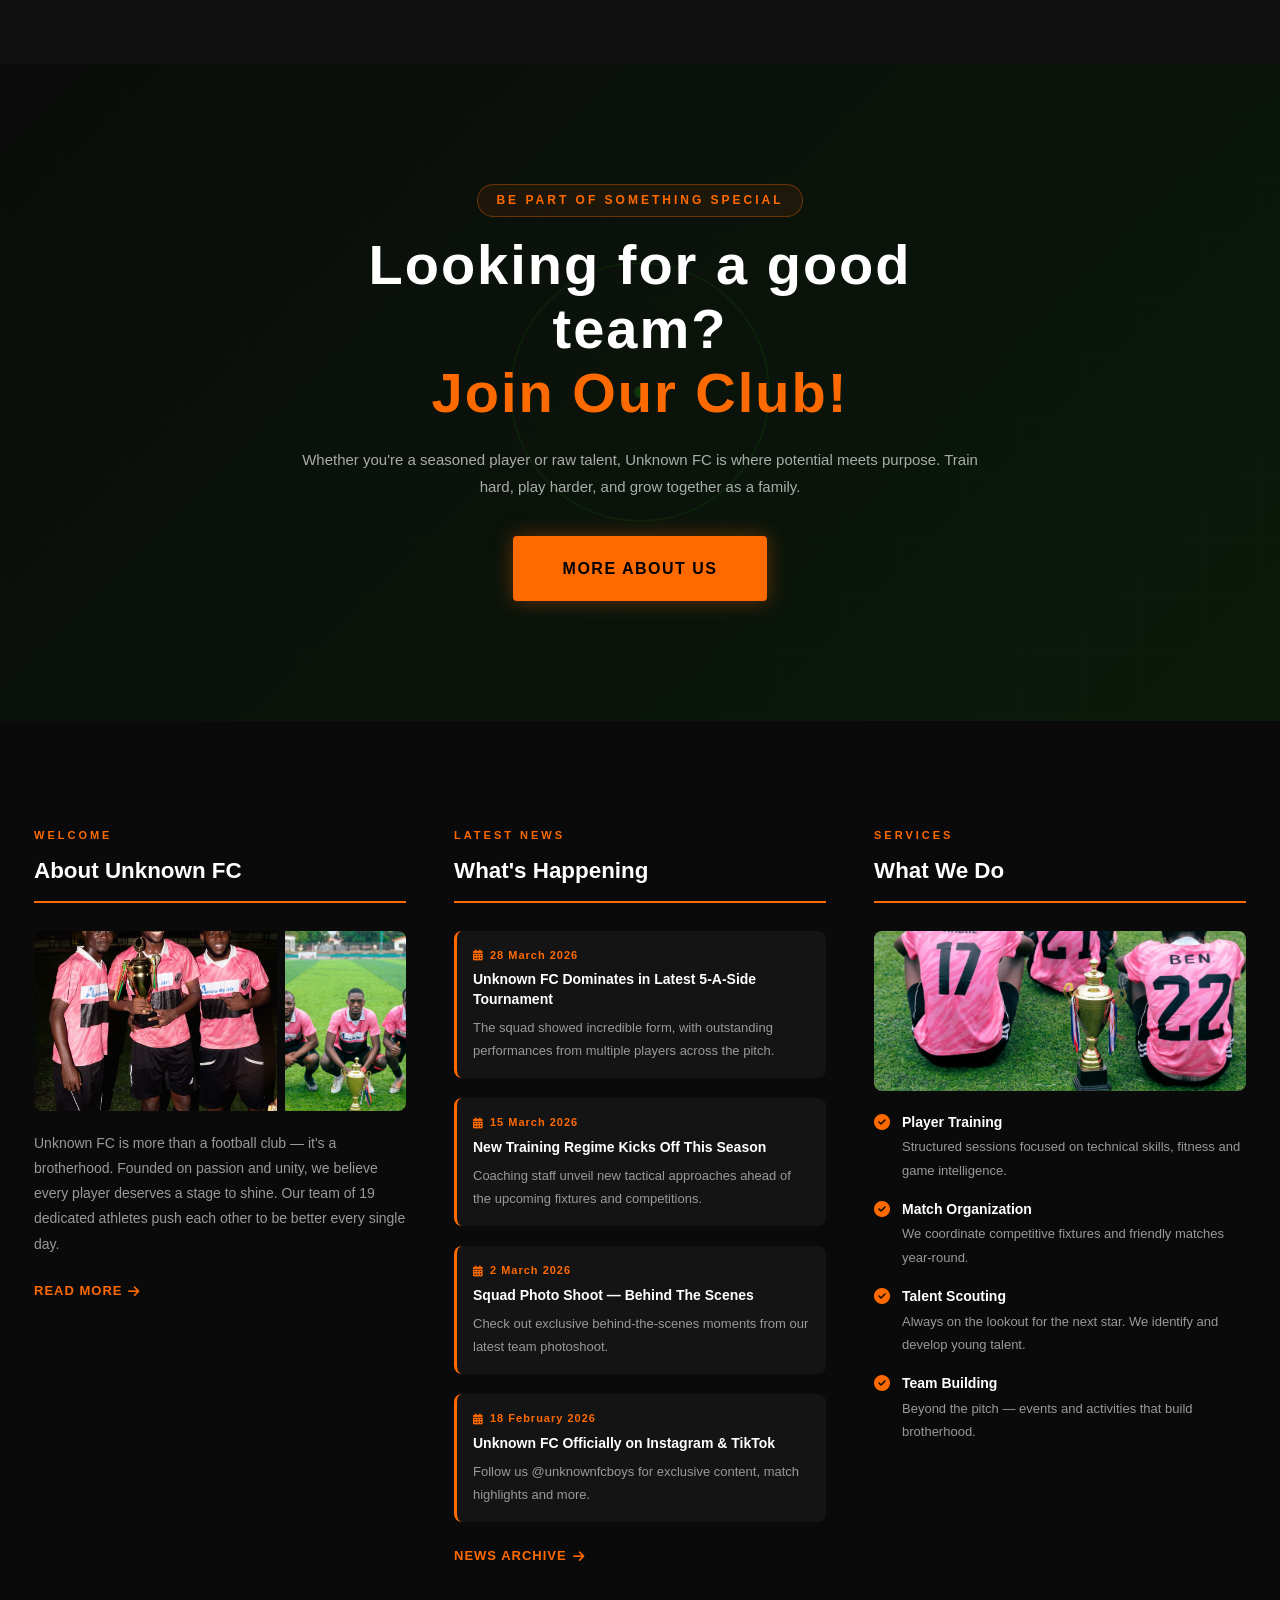
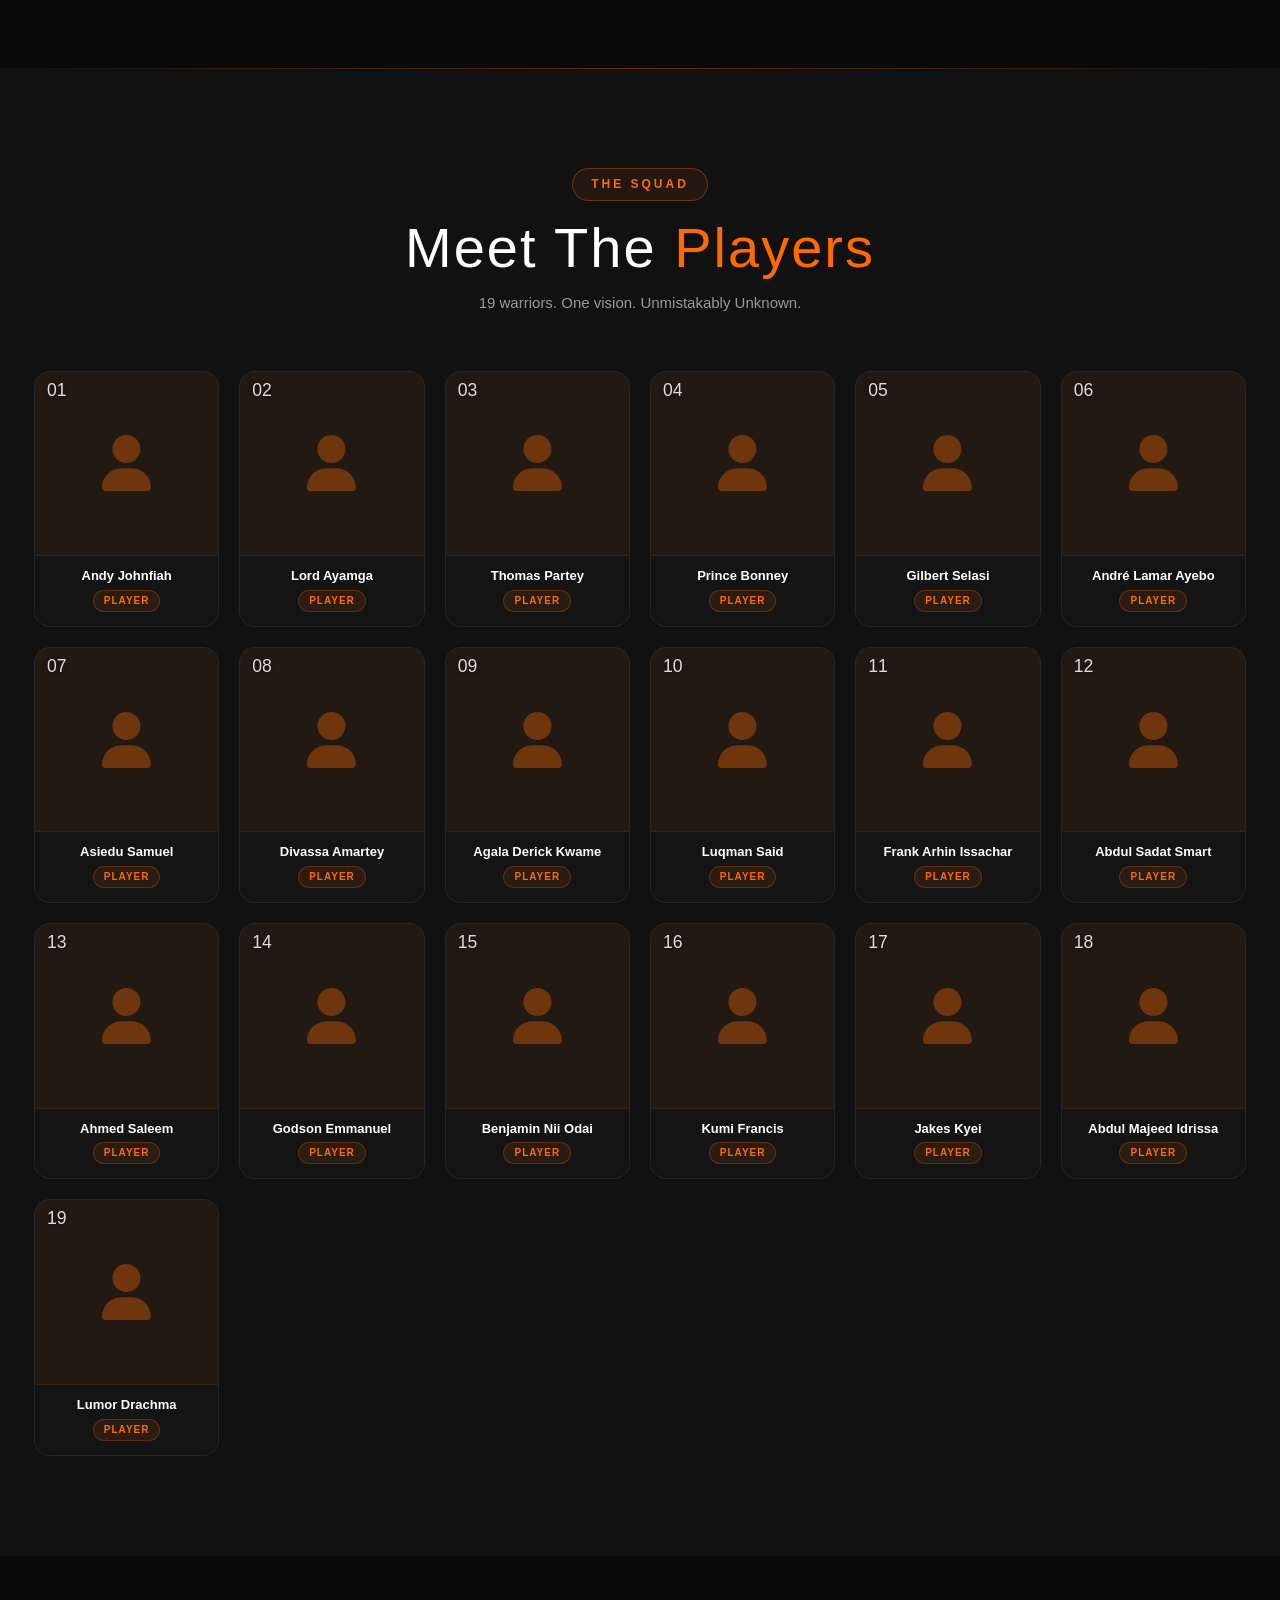
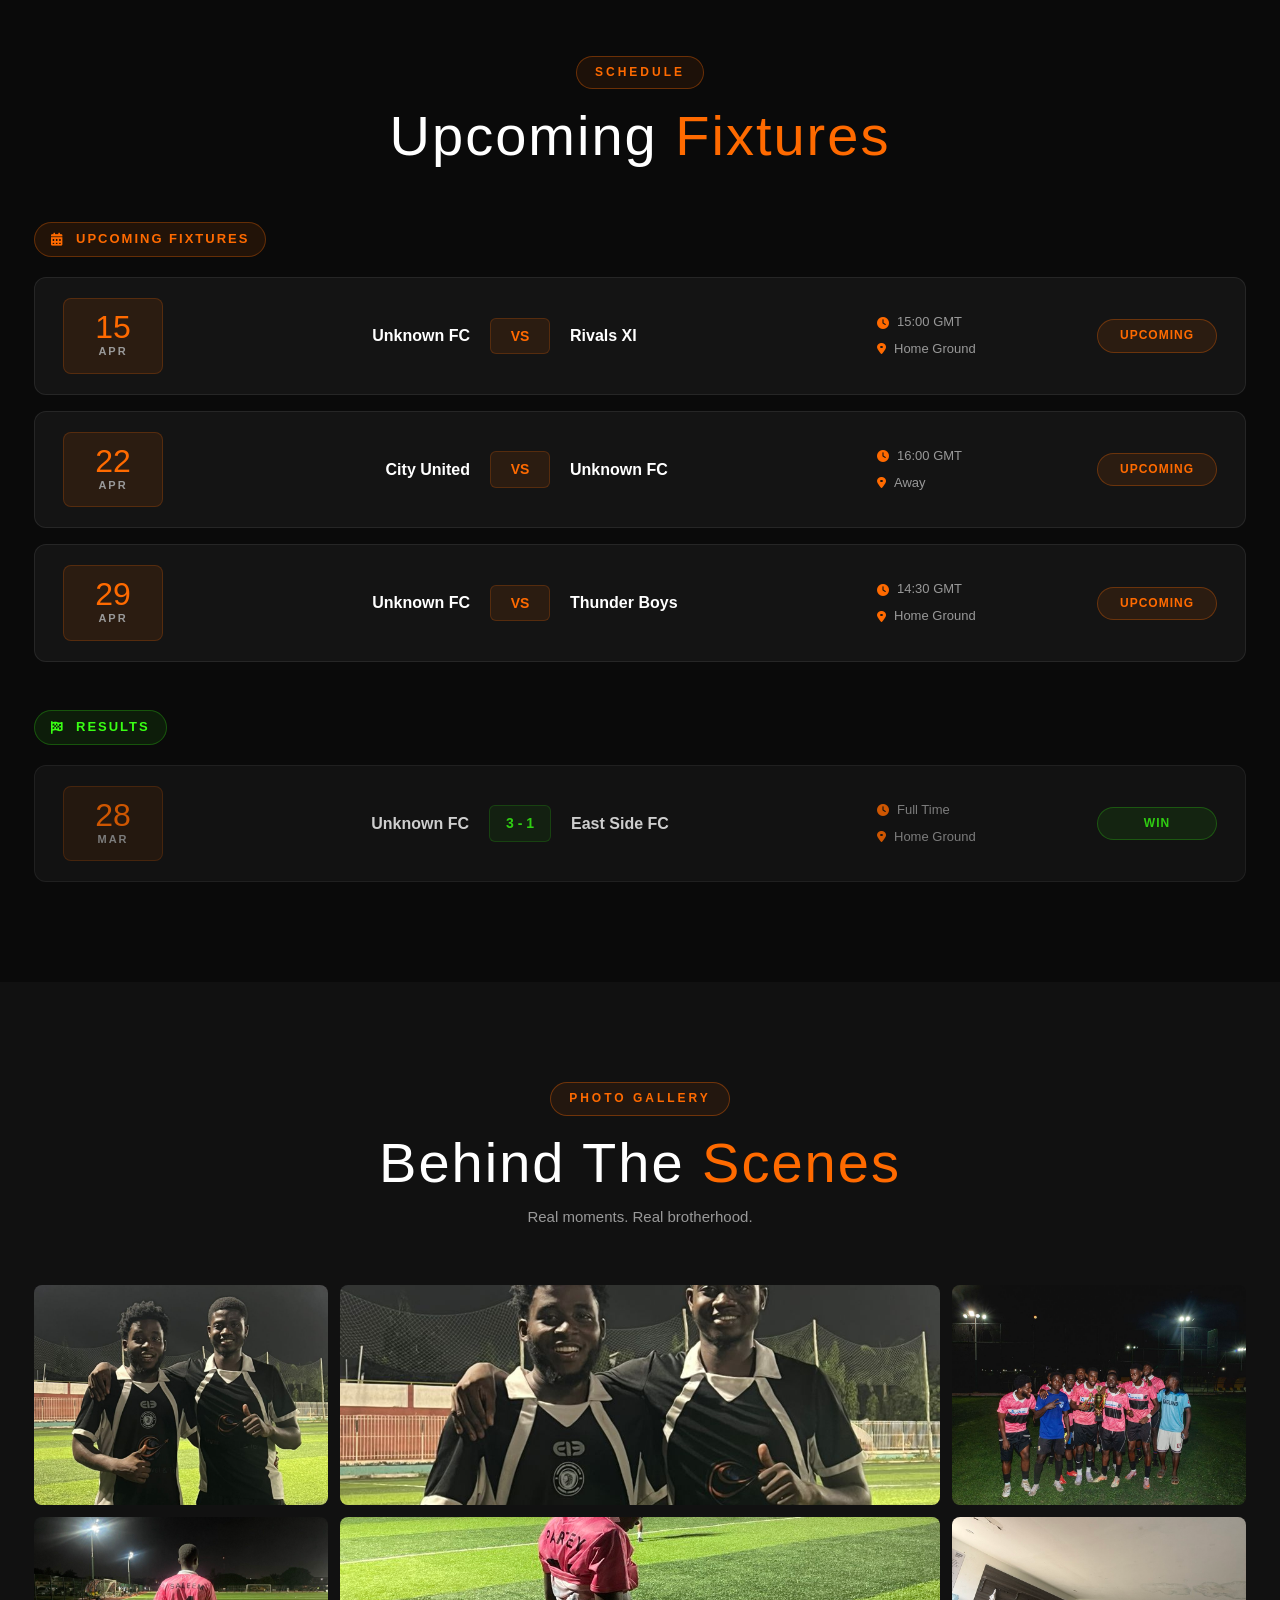
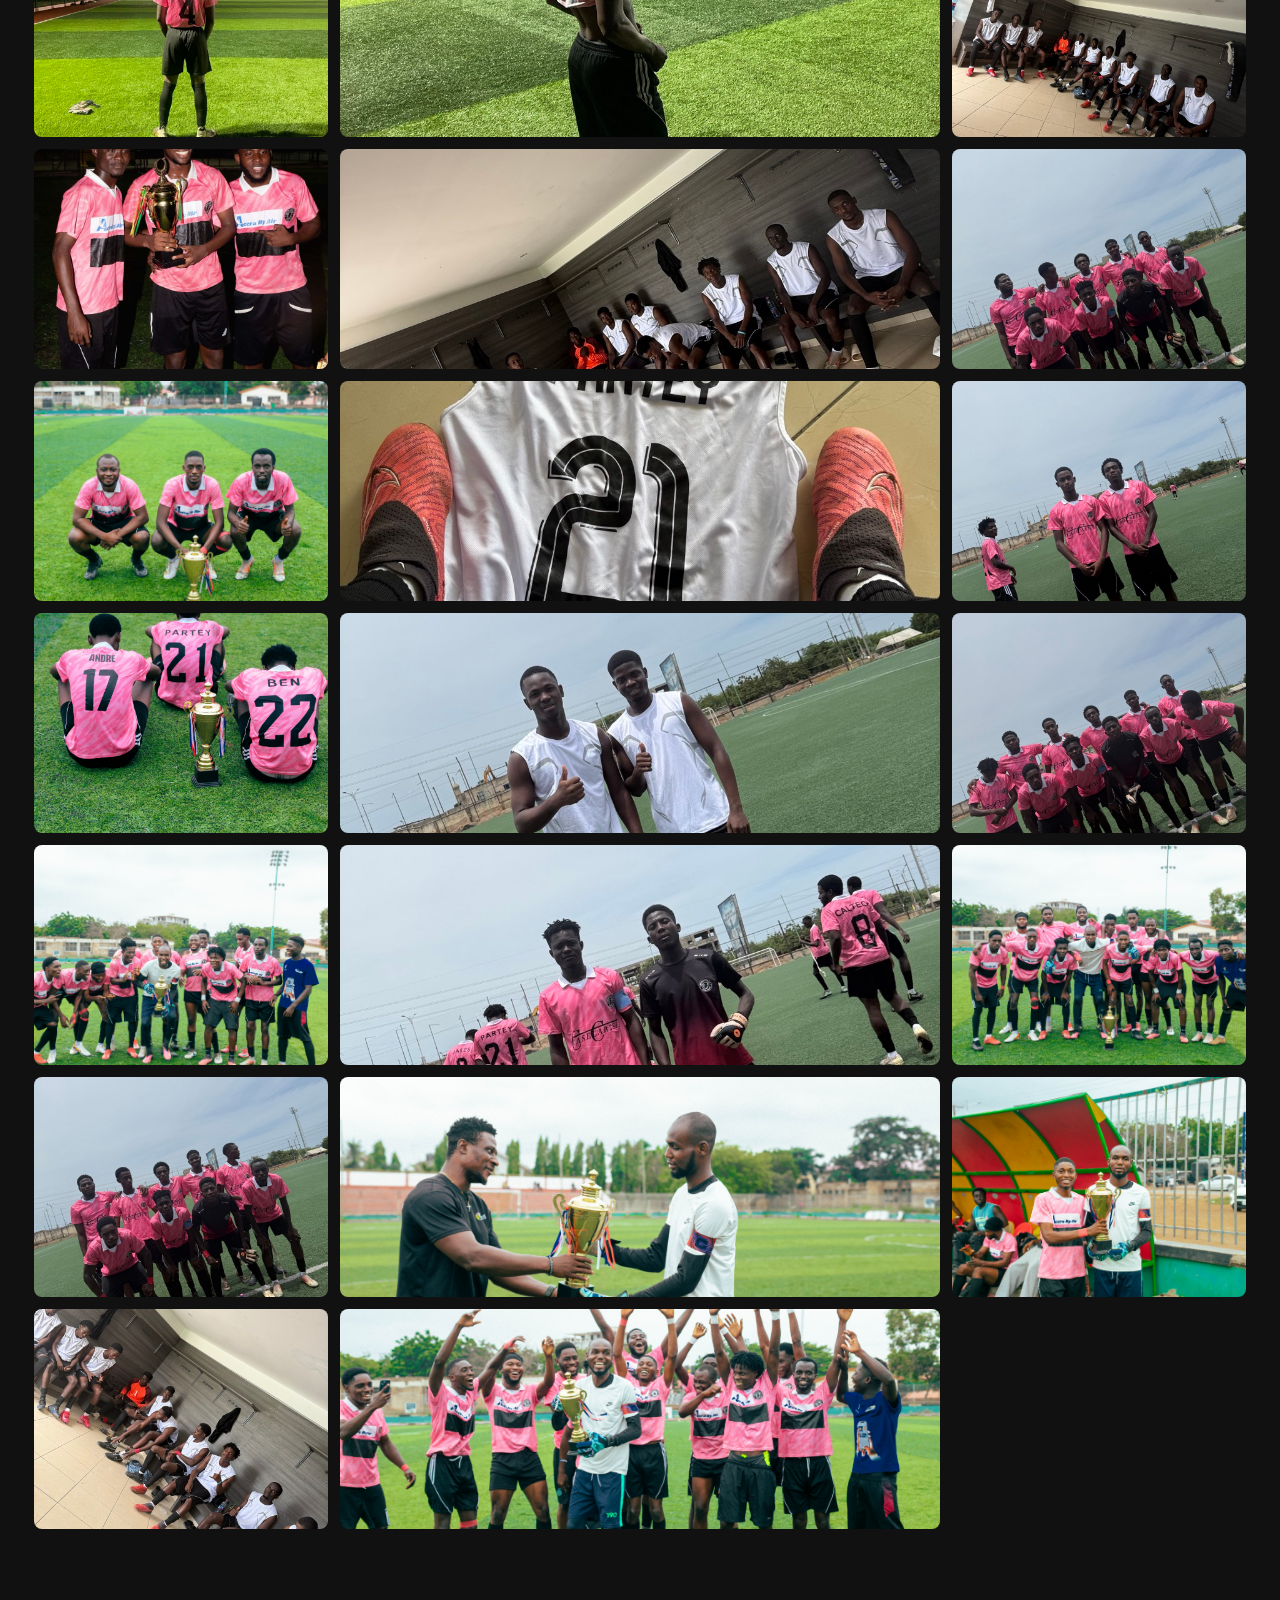
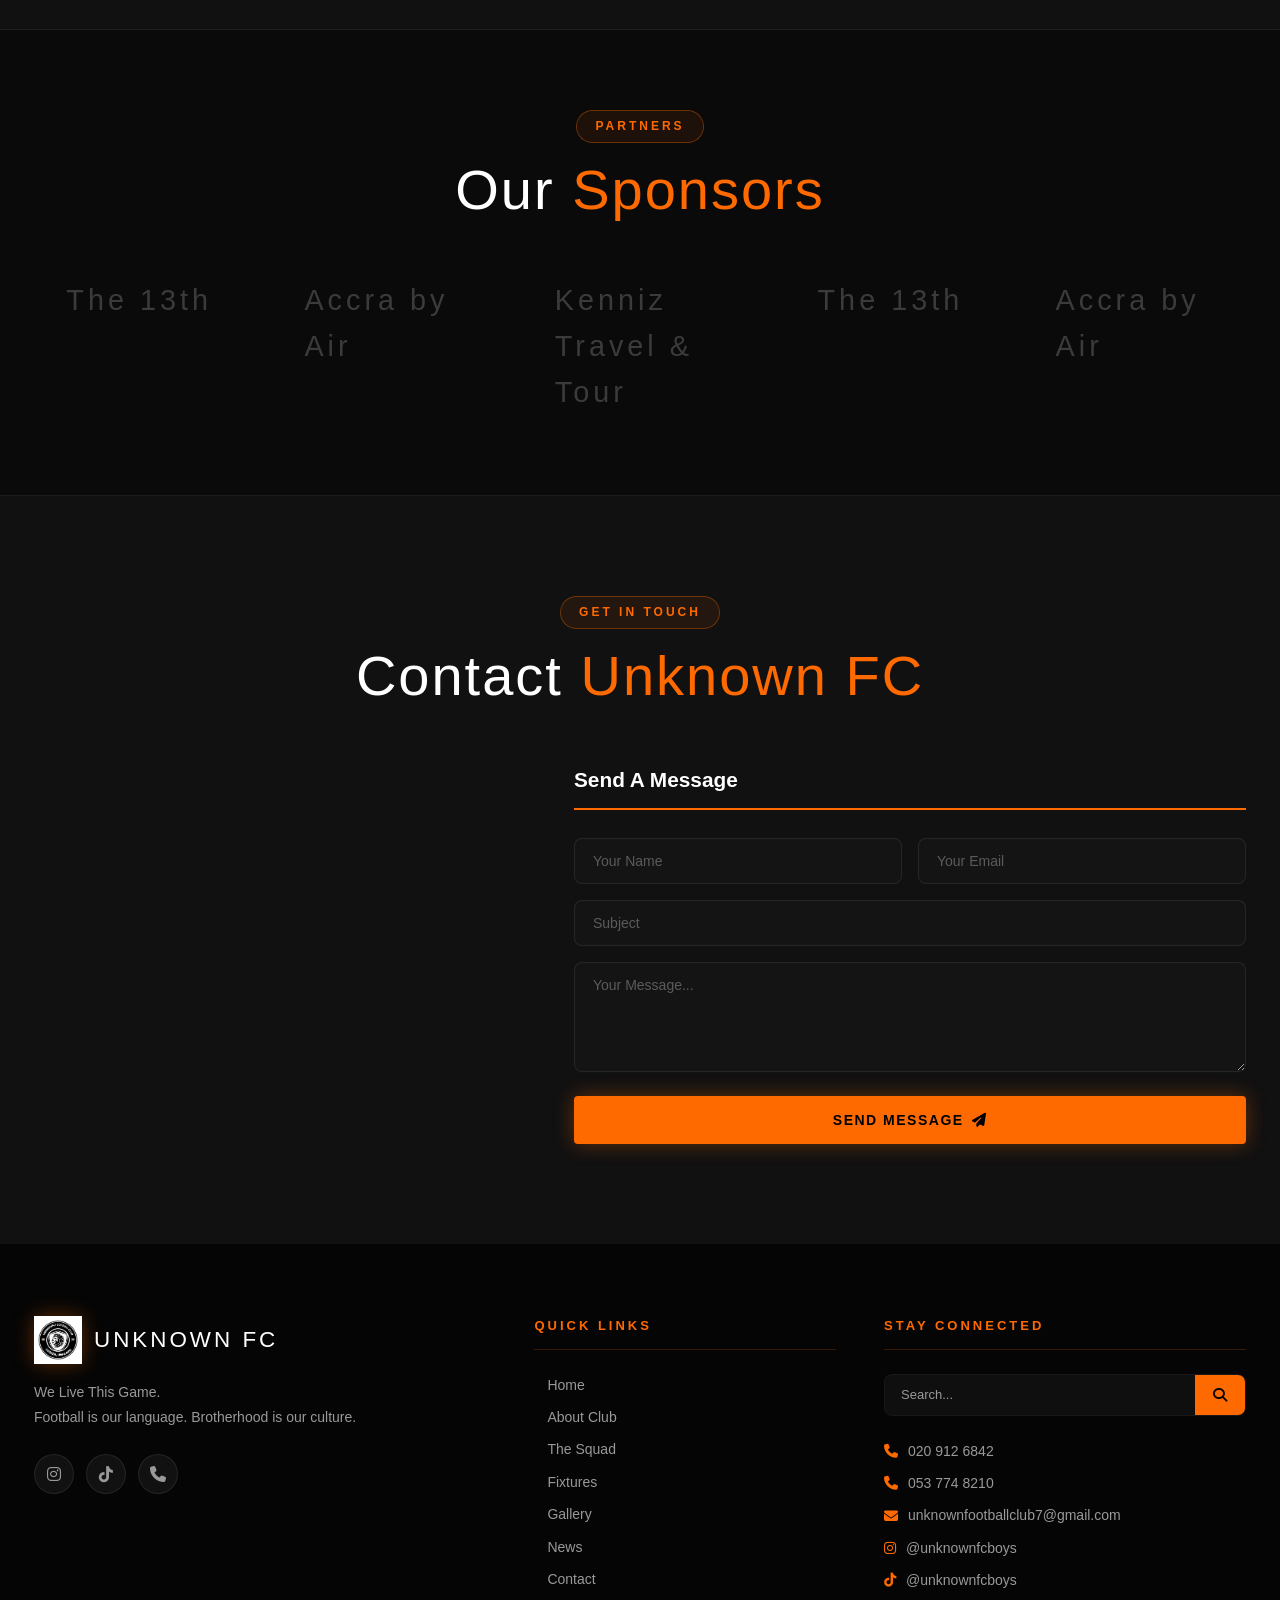
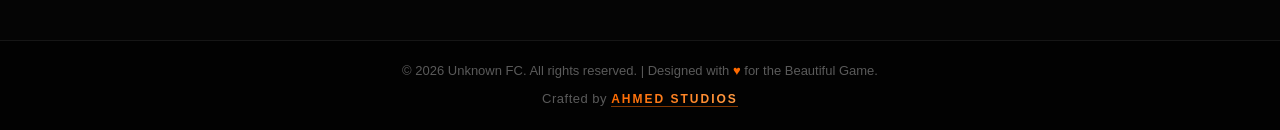
==== commit 862f3b46: "Fix: force fresh script load + retry JSONBin fetch on failure - Cache bust script.js with ?v=2 so br" ====
--- a/index.html
+++ b/index.html
@@ -410,6 +410,6 @@
   <a href="admin.html" class="admin-fab" title="Admin Portal"><i class="fas fa-lock"></i></a>
 
   <script src="https://cdn.jsdelivr.net/npm/swiper@11/swiper-bundle.min.js"></script>
-  <script src="script.js"></script>
+  <script src="script.js?v=2"></script>
 </body>
 </html>
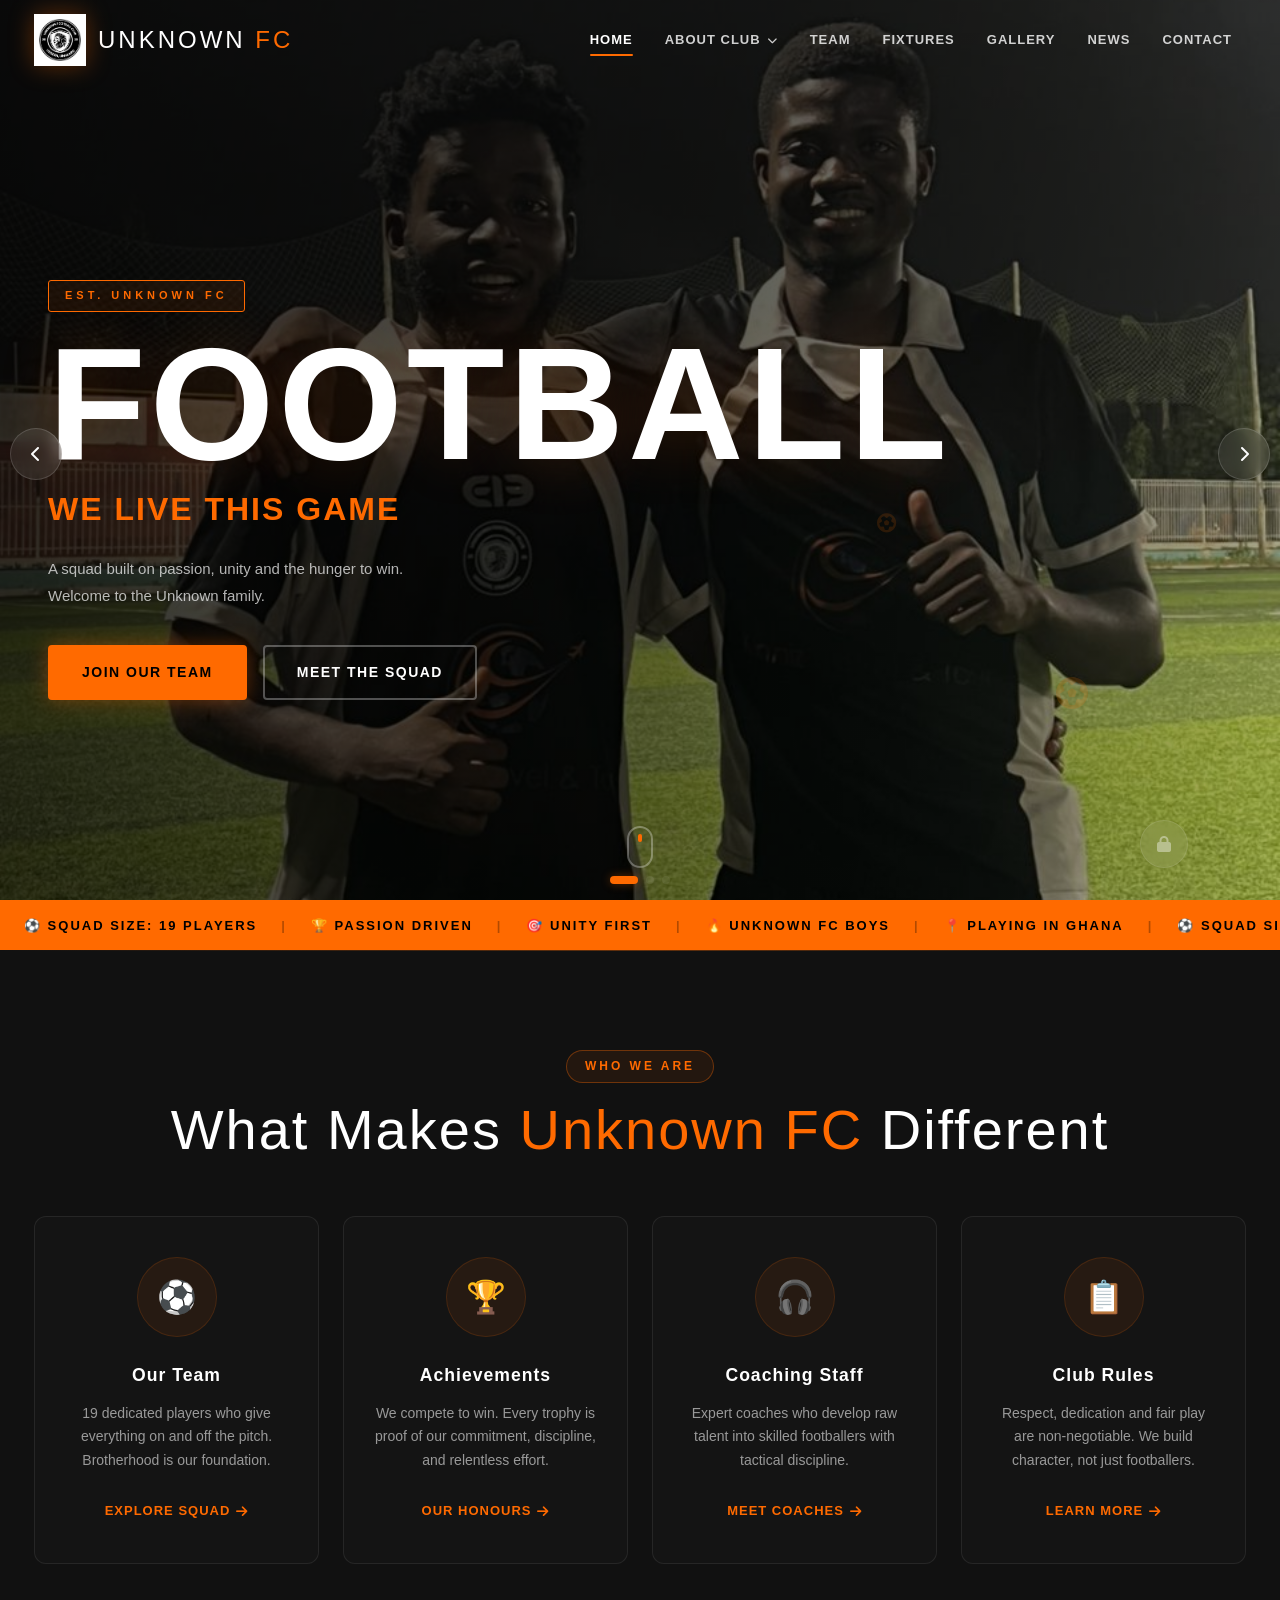
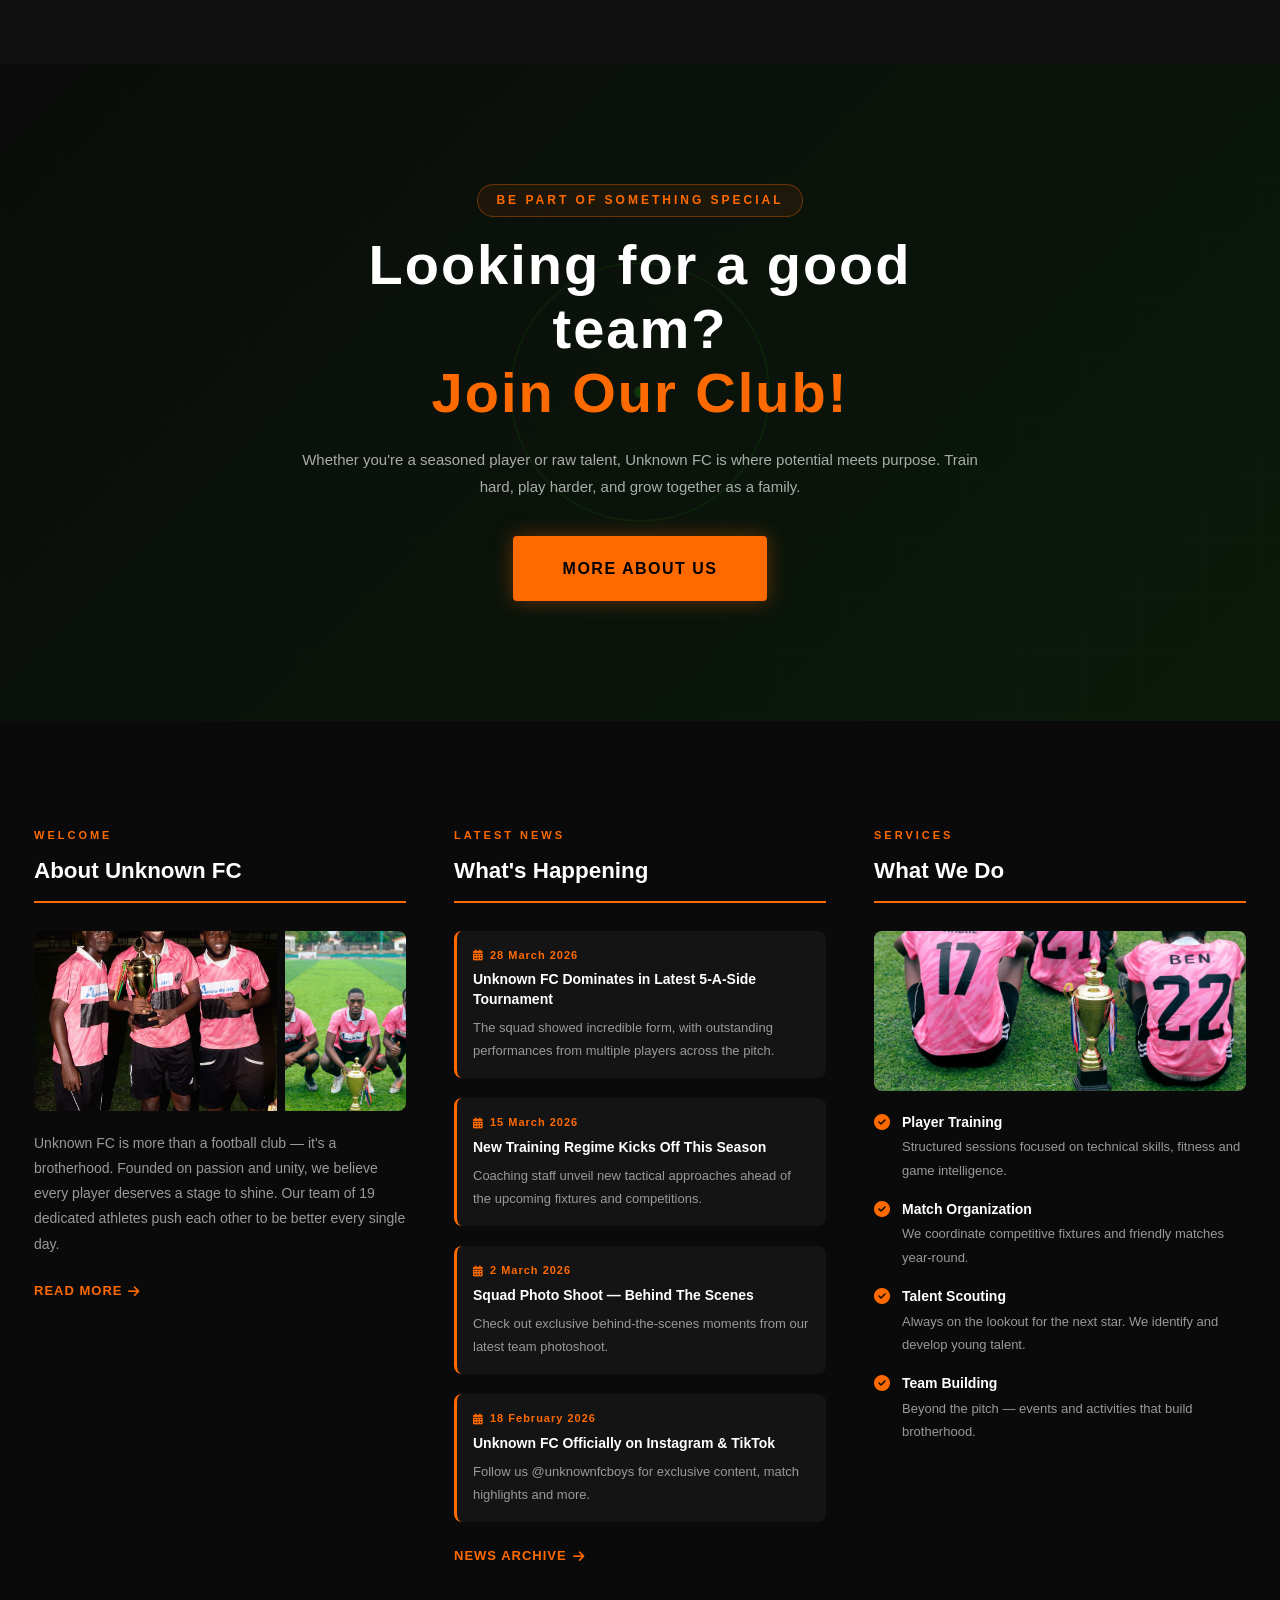
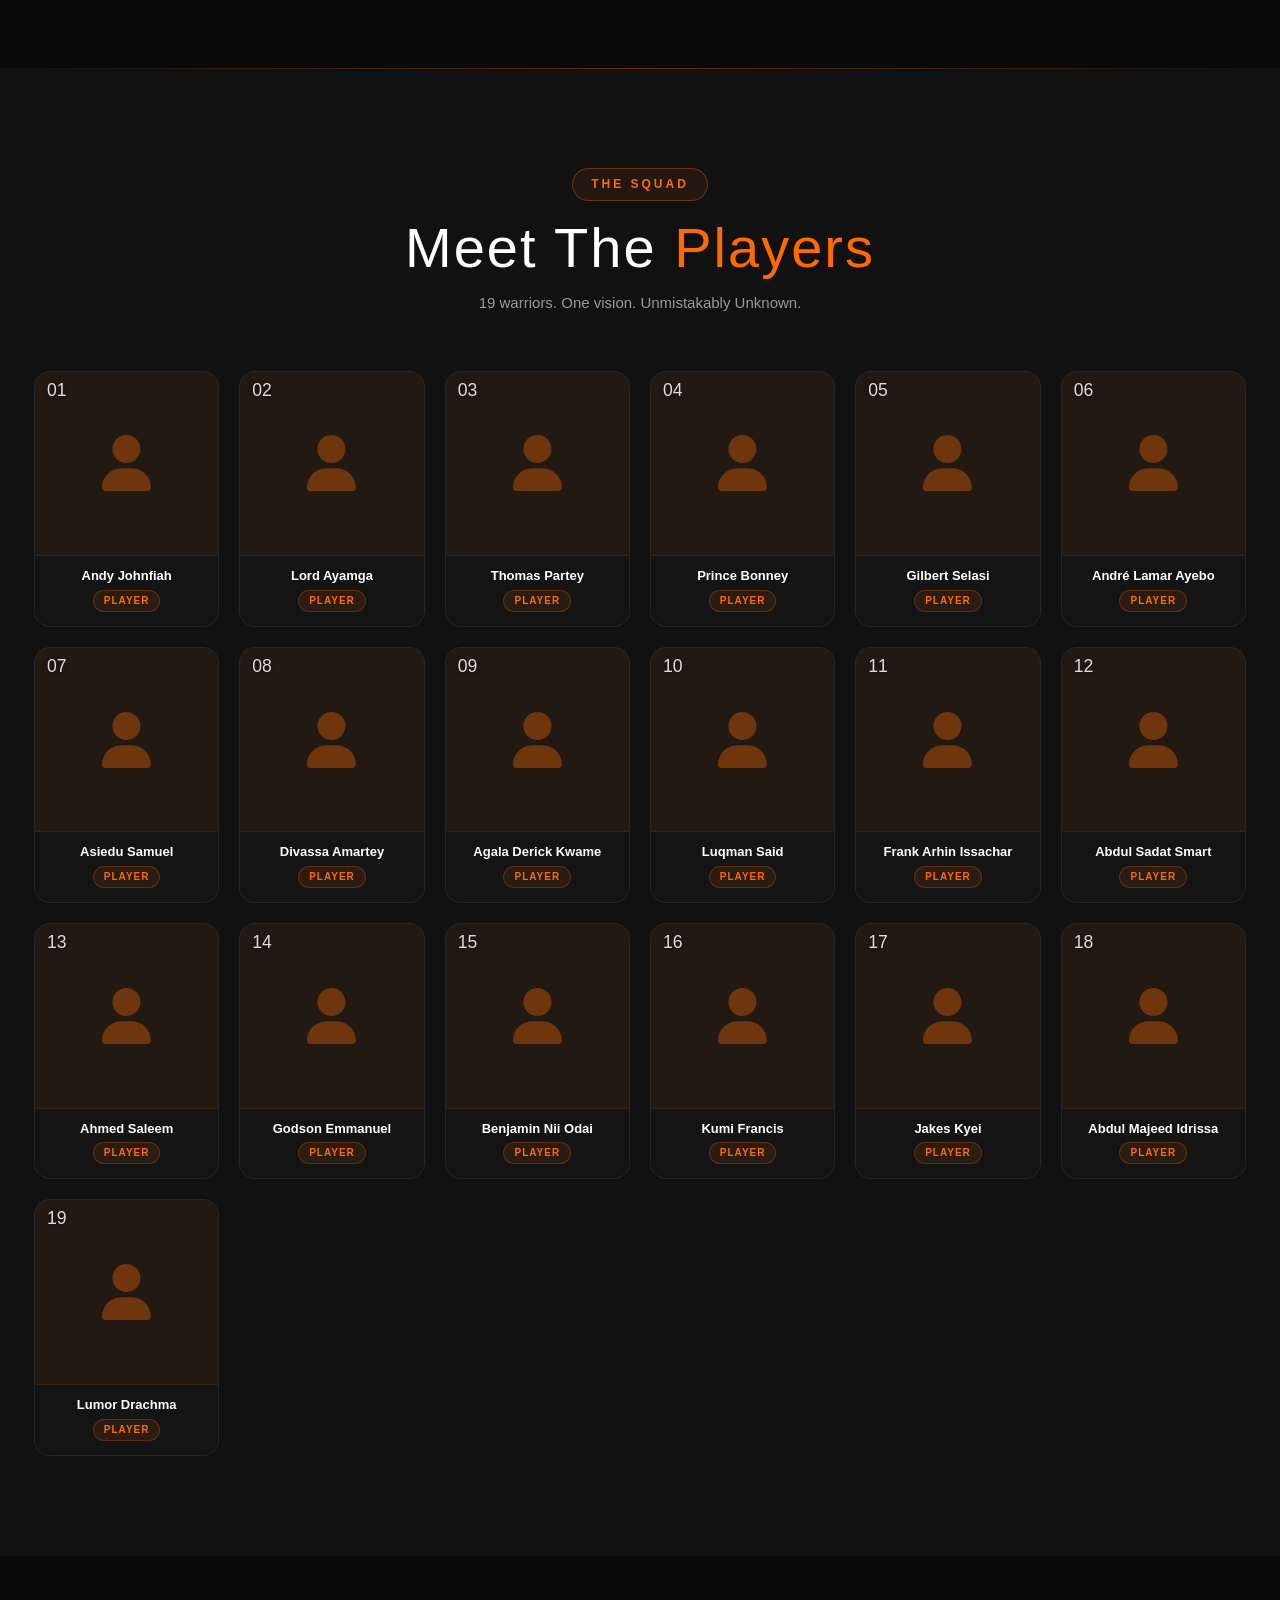
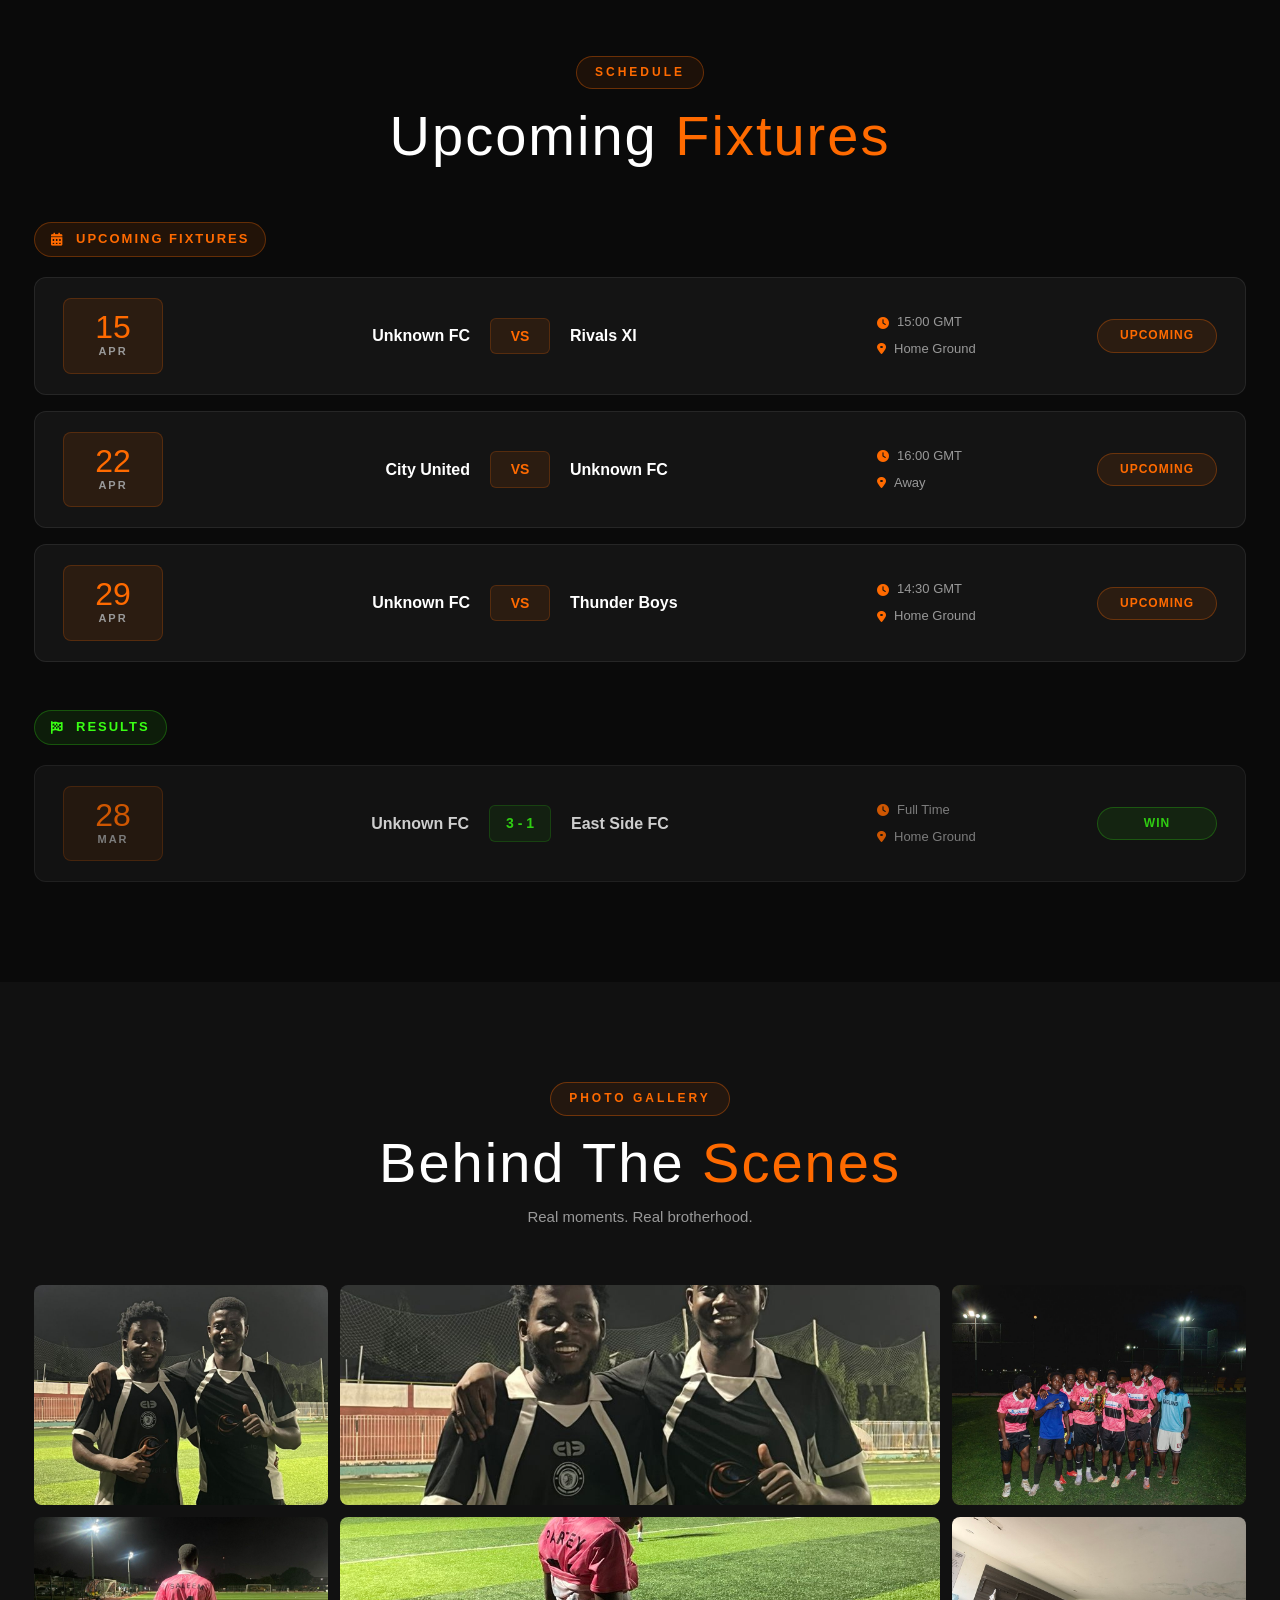
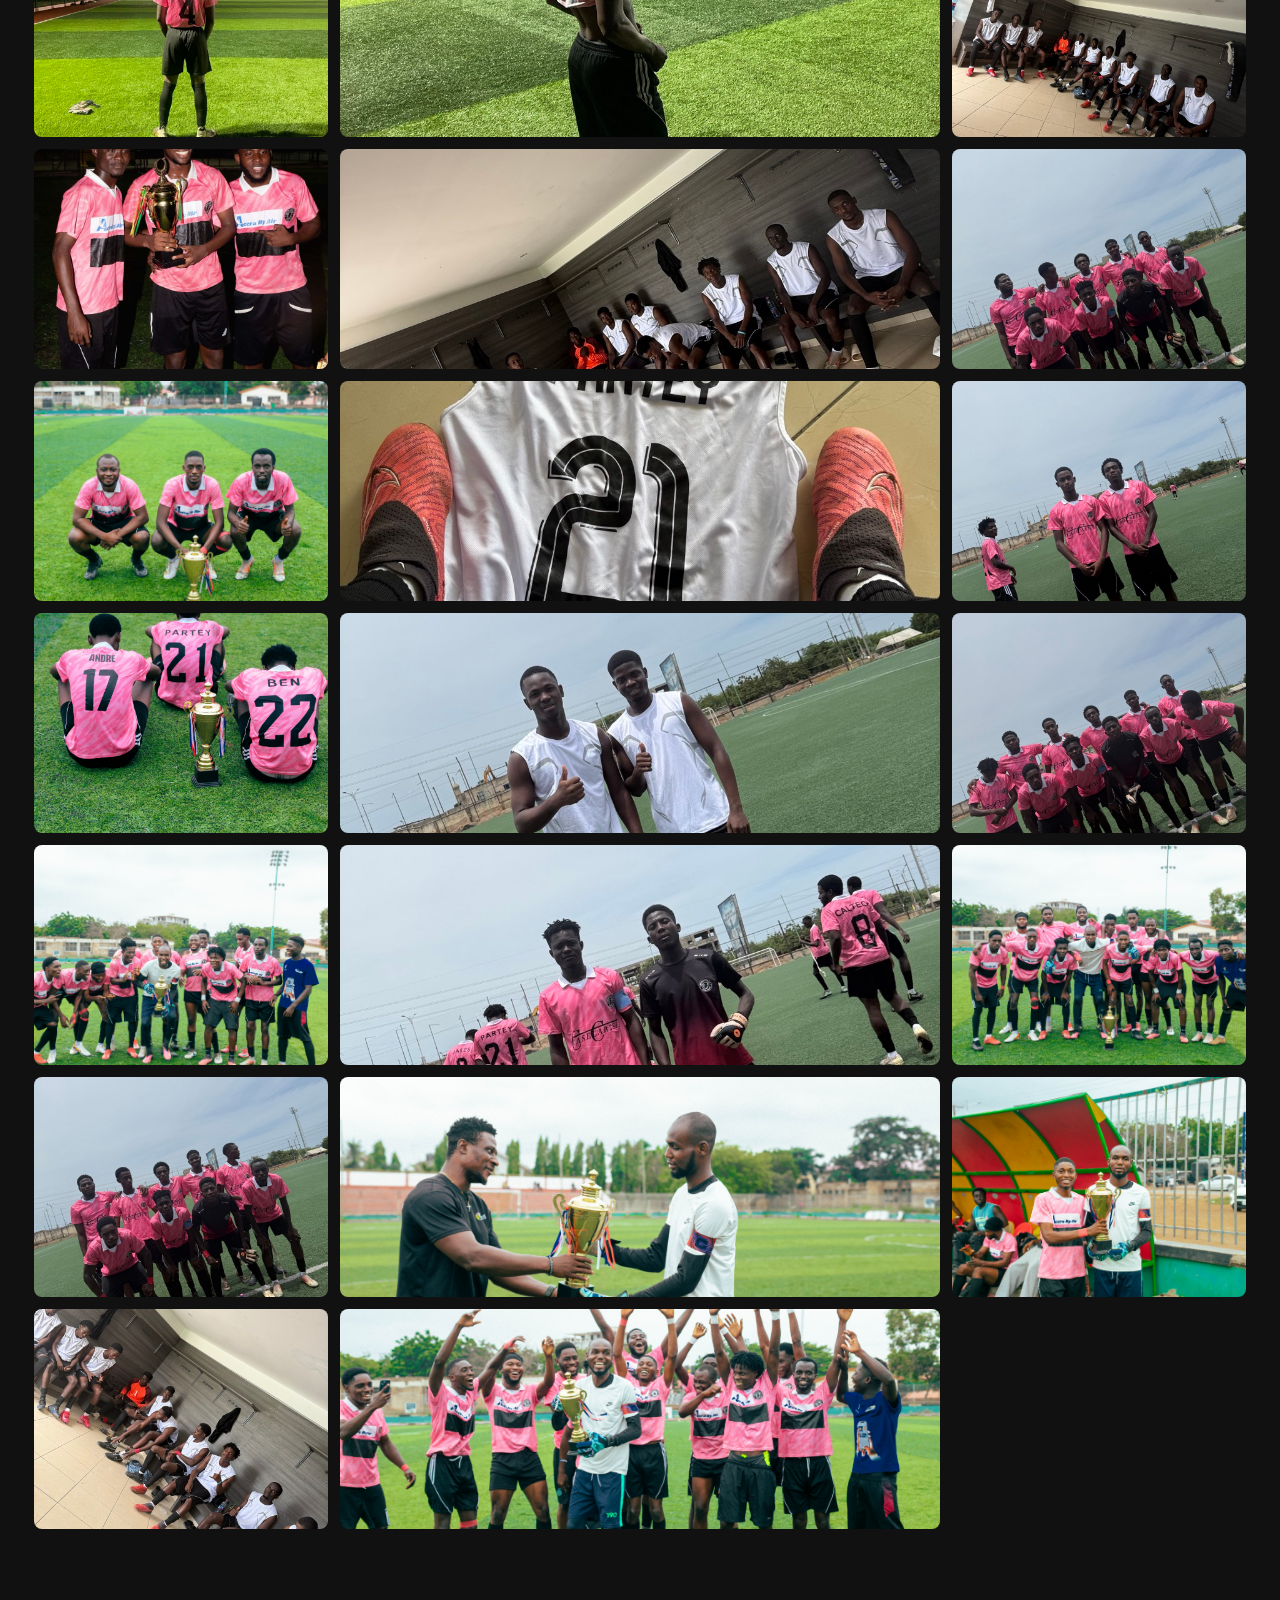
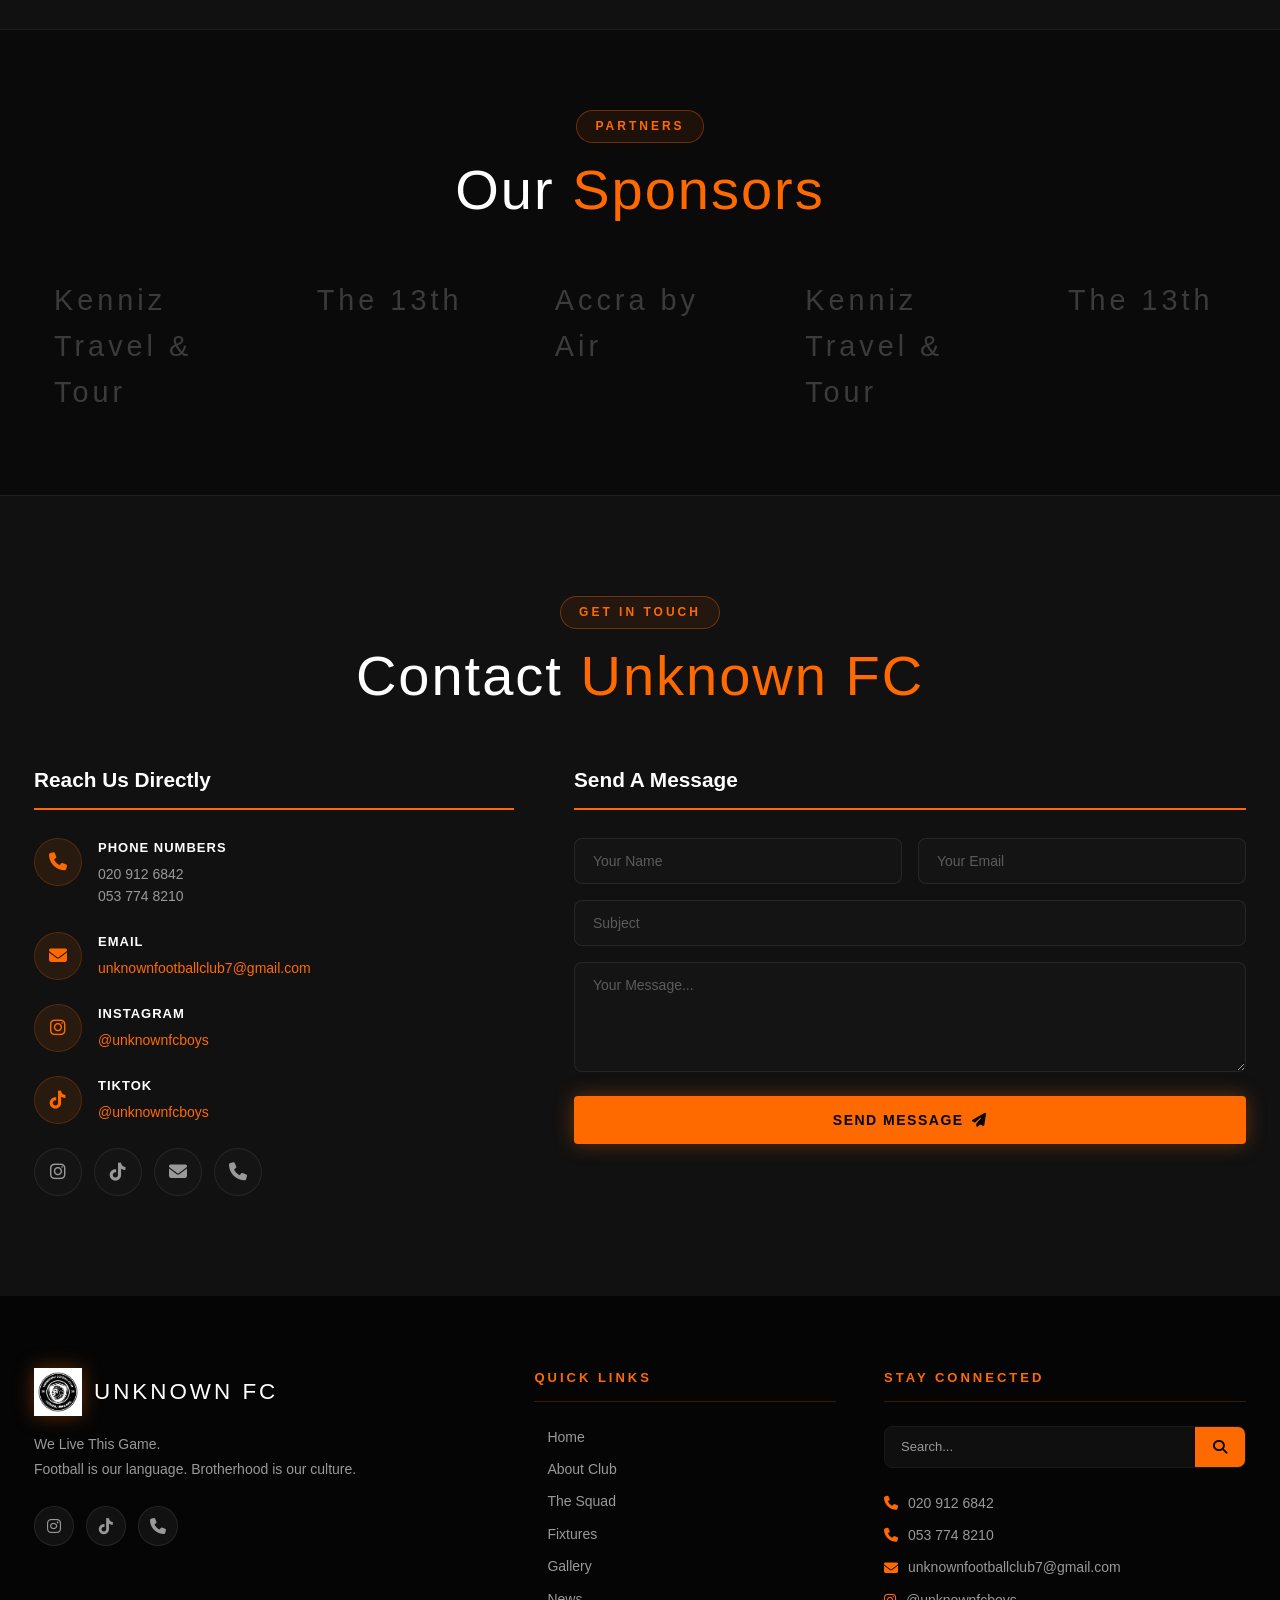
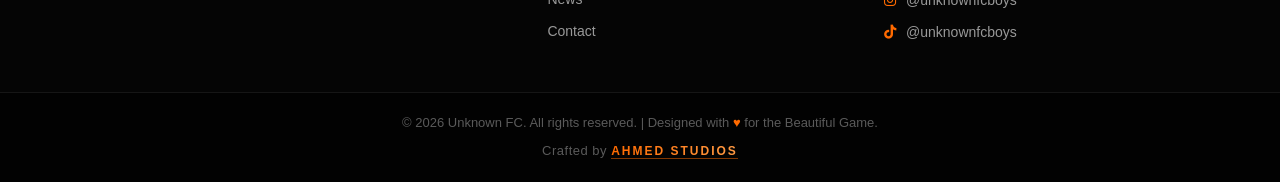
==== commit 051017b2: "Fix ReferenceError: move loadDynamicContent() after all declarations galleryImages (let) was in temp" ====
--- a/index.html
+++ b/index.html
@@ -410,6 +410,6 @@
   <a href="admin.html" class="admin-fab" title="Admin Portal"><i class="fas fa-lock"></i></a>
 
   <script src="https://cdn.jsdelivr.net/npm/swiper@11/swiper-bundle.min.js"></script>
-  <script src="script.js?v=2"></script>
+  <script src="script.js?v=3"></script>
 </body>
 </html>
